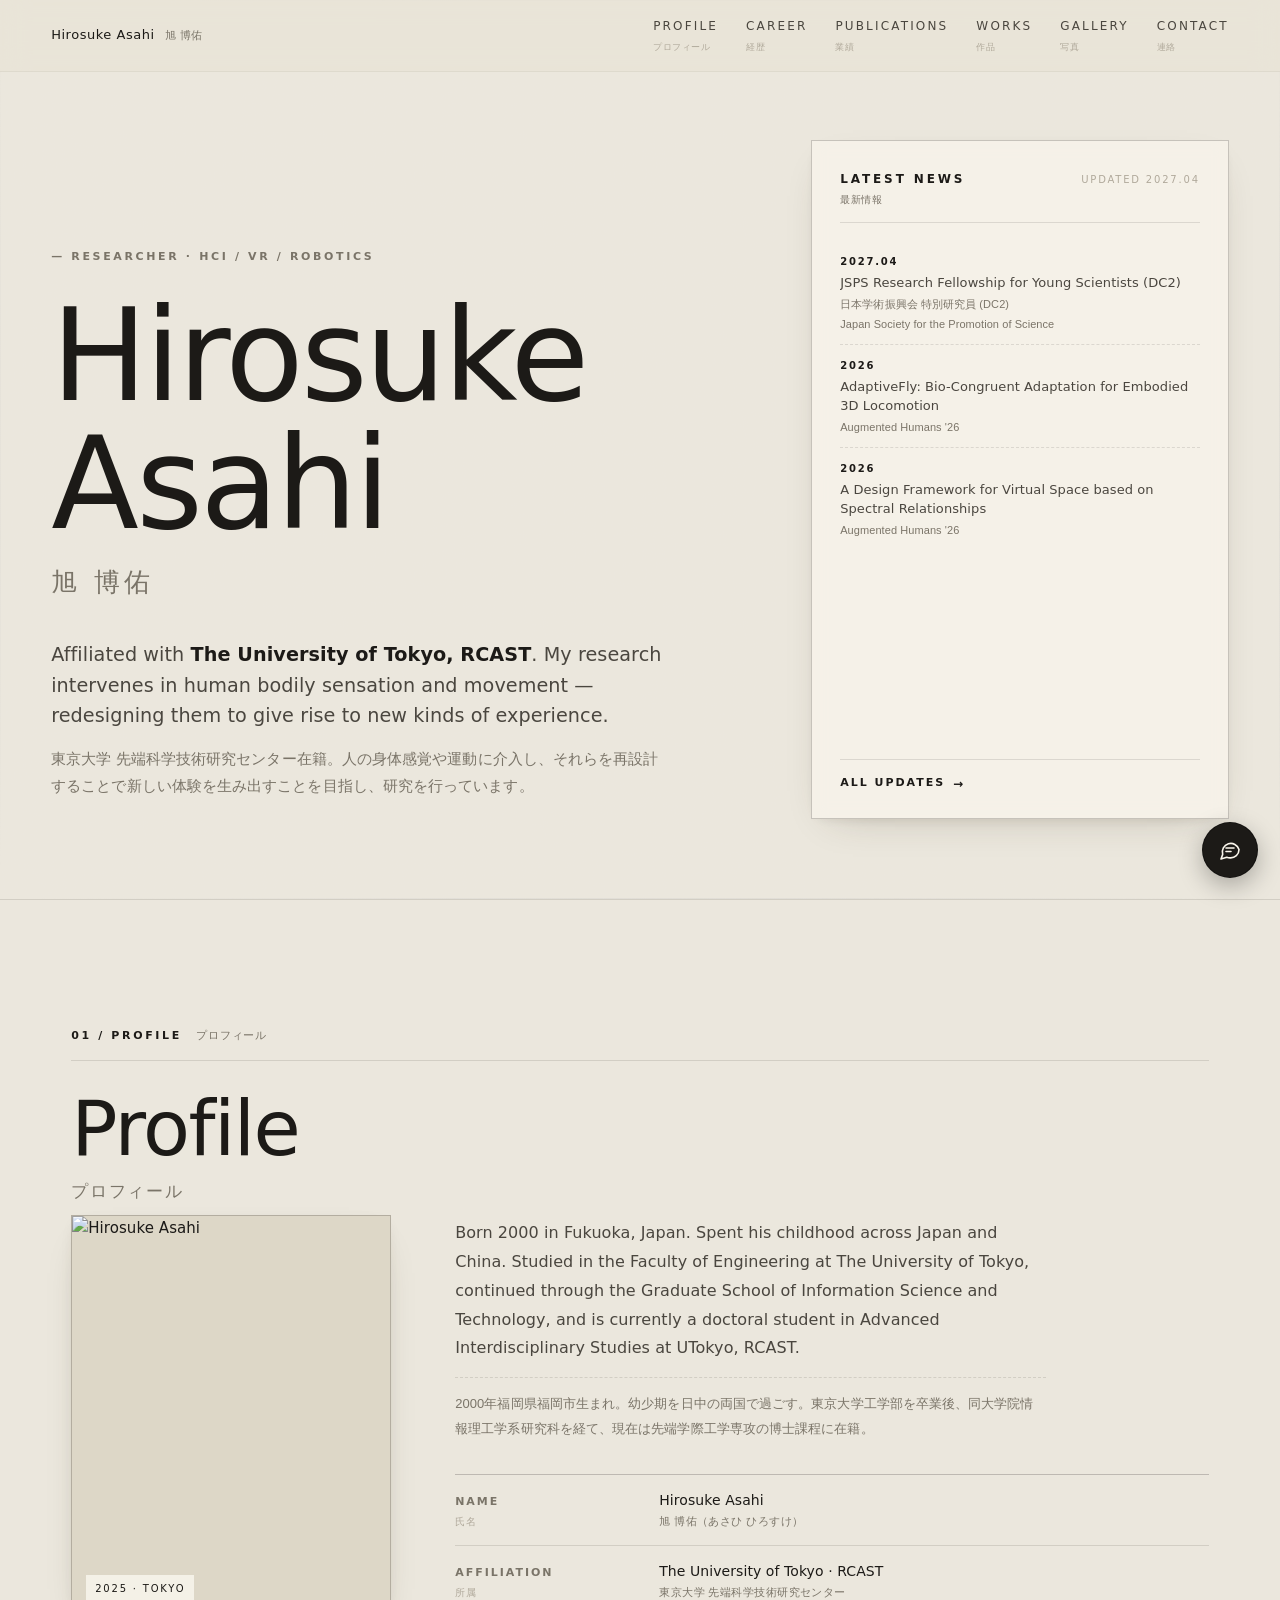
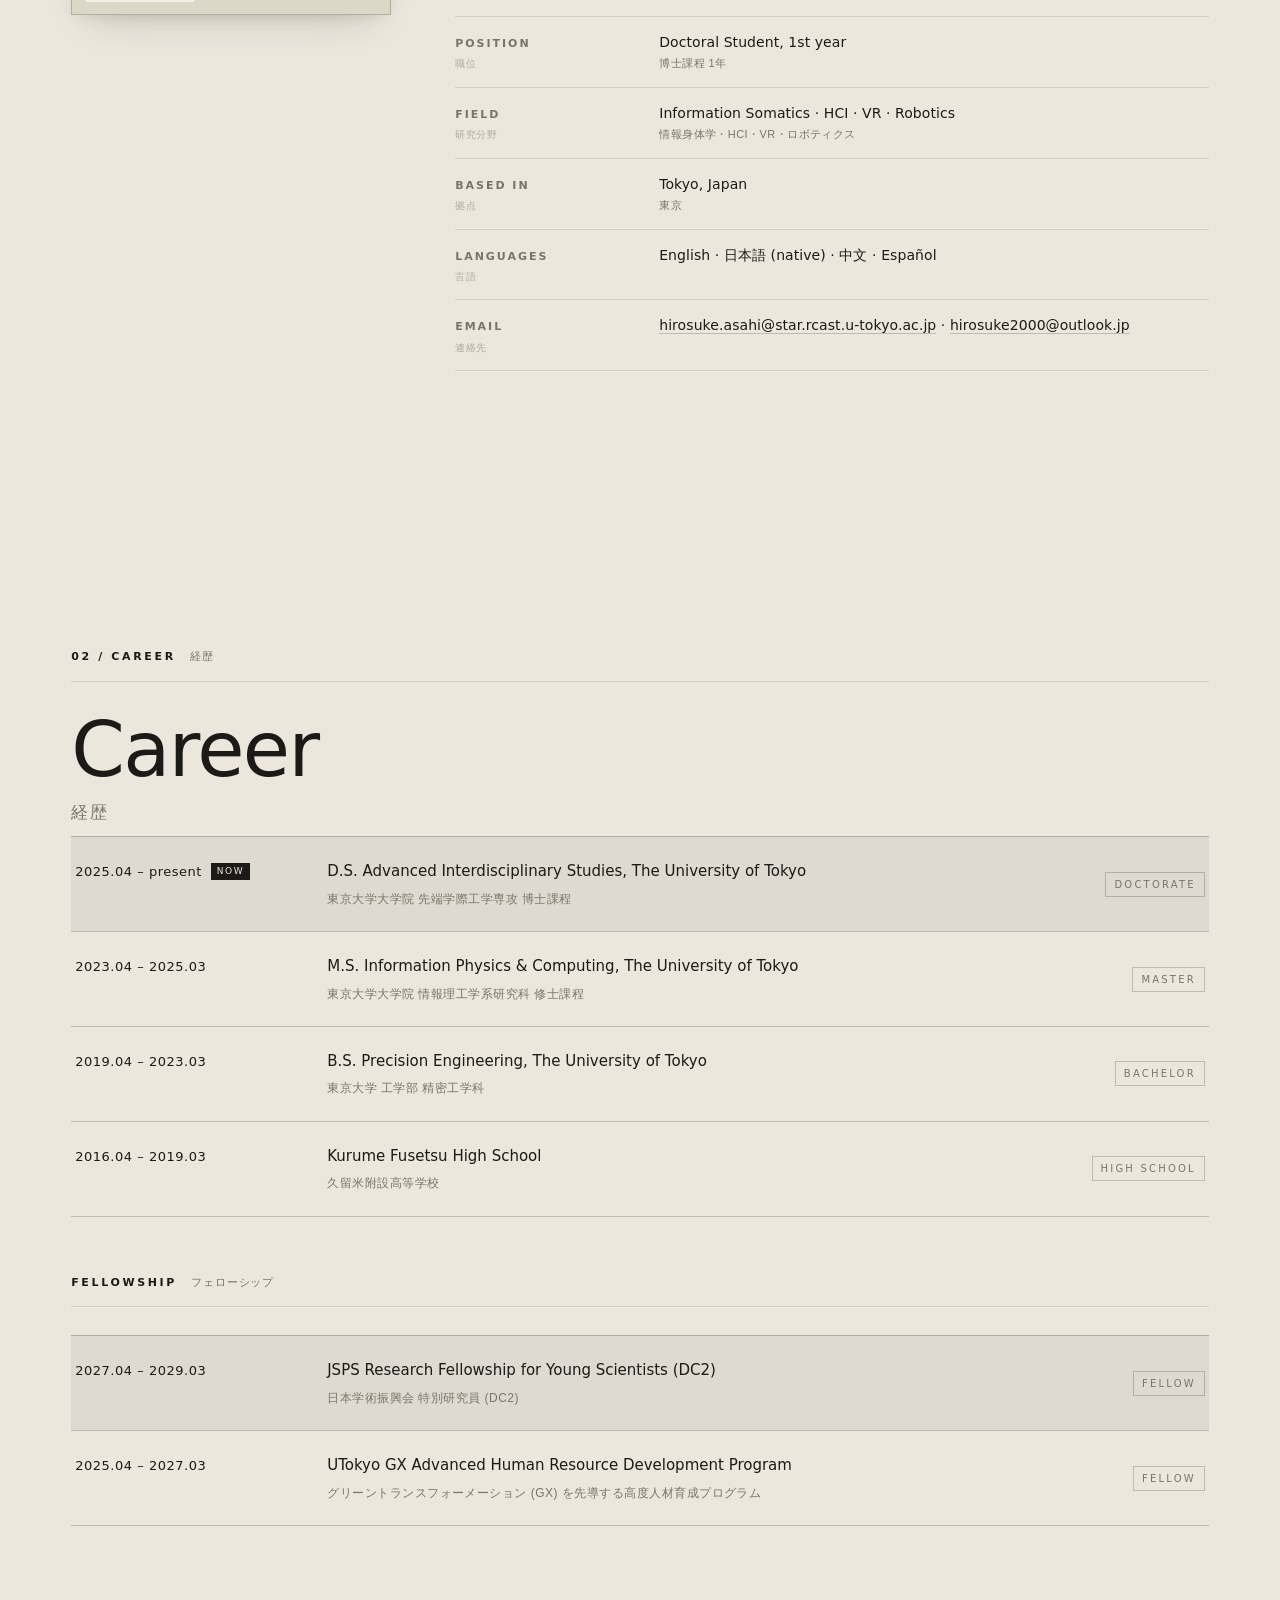
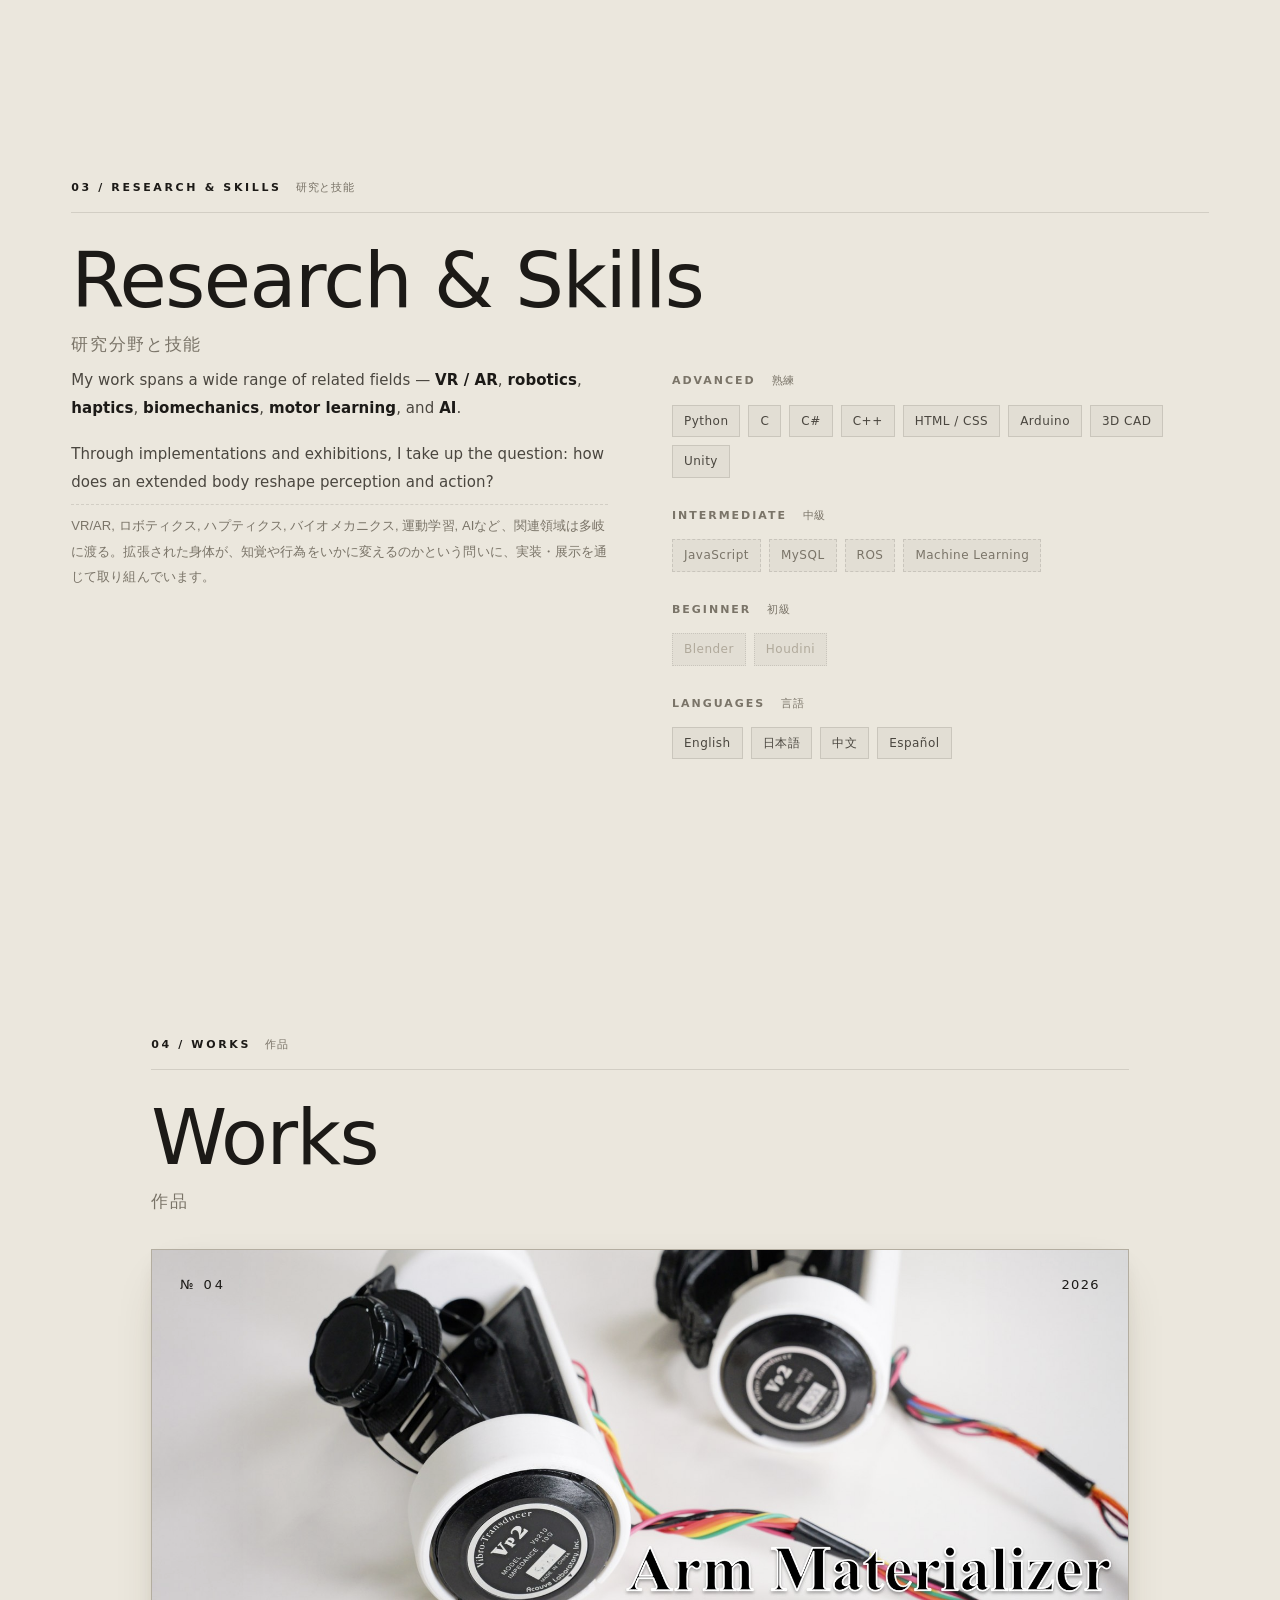
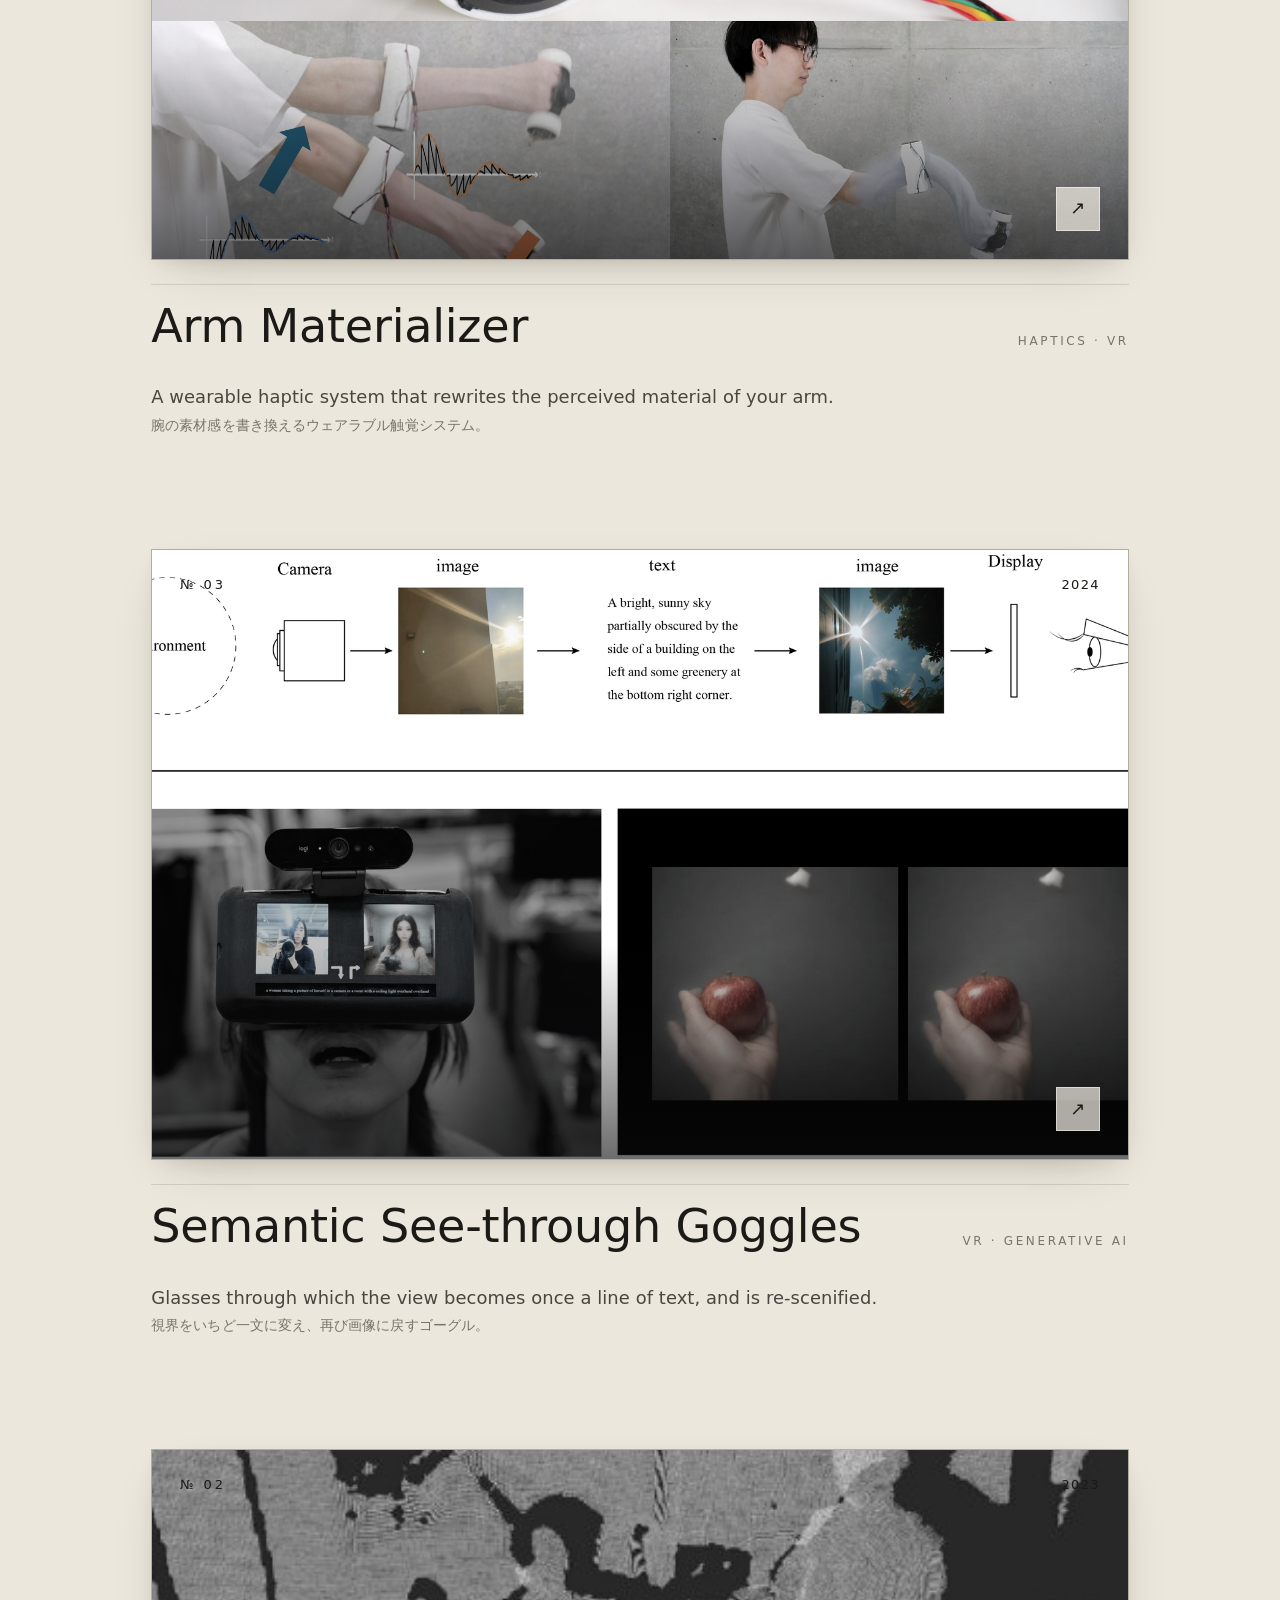
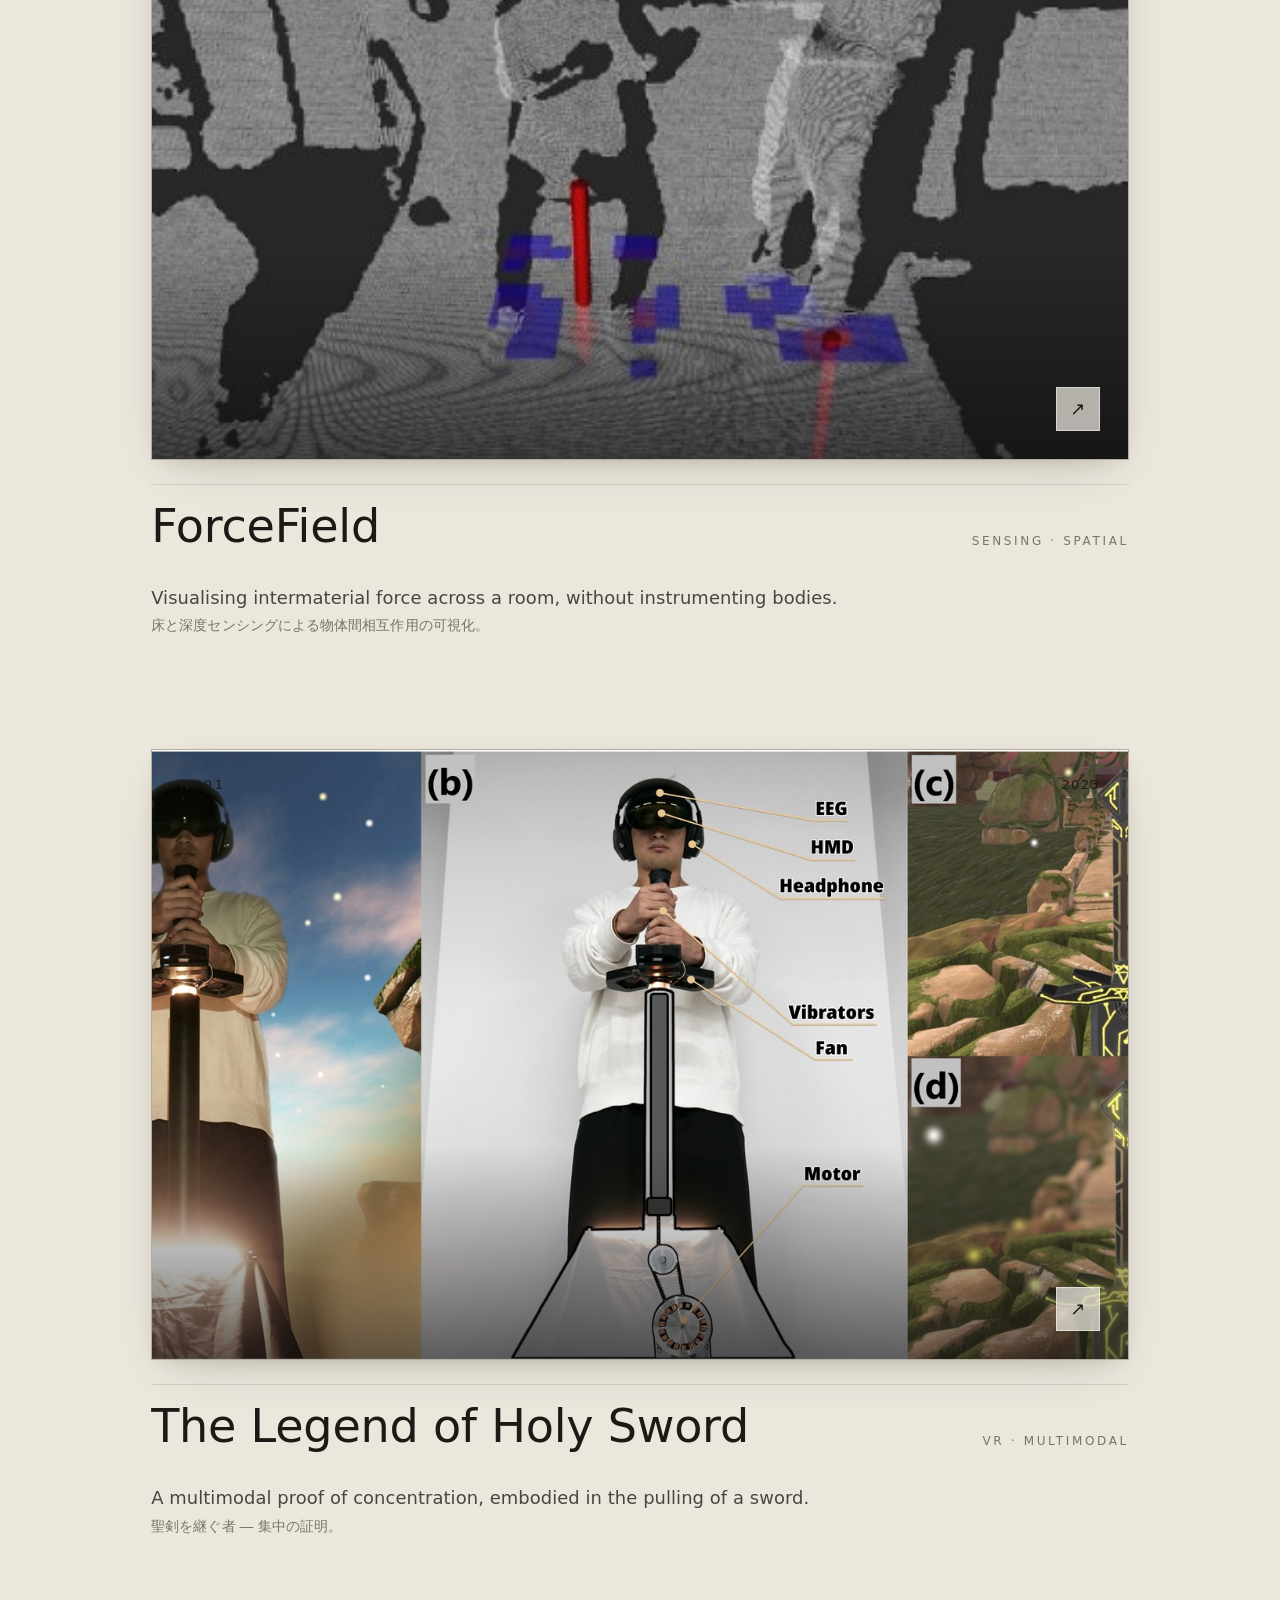
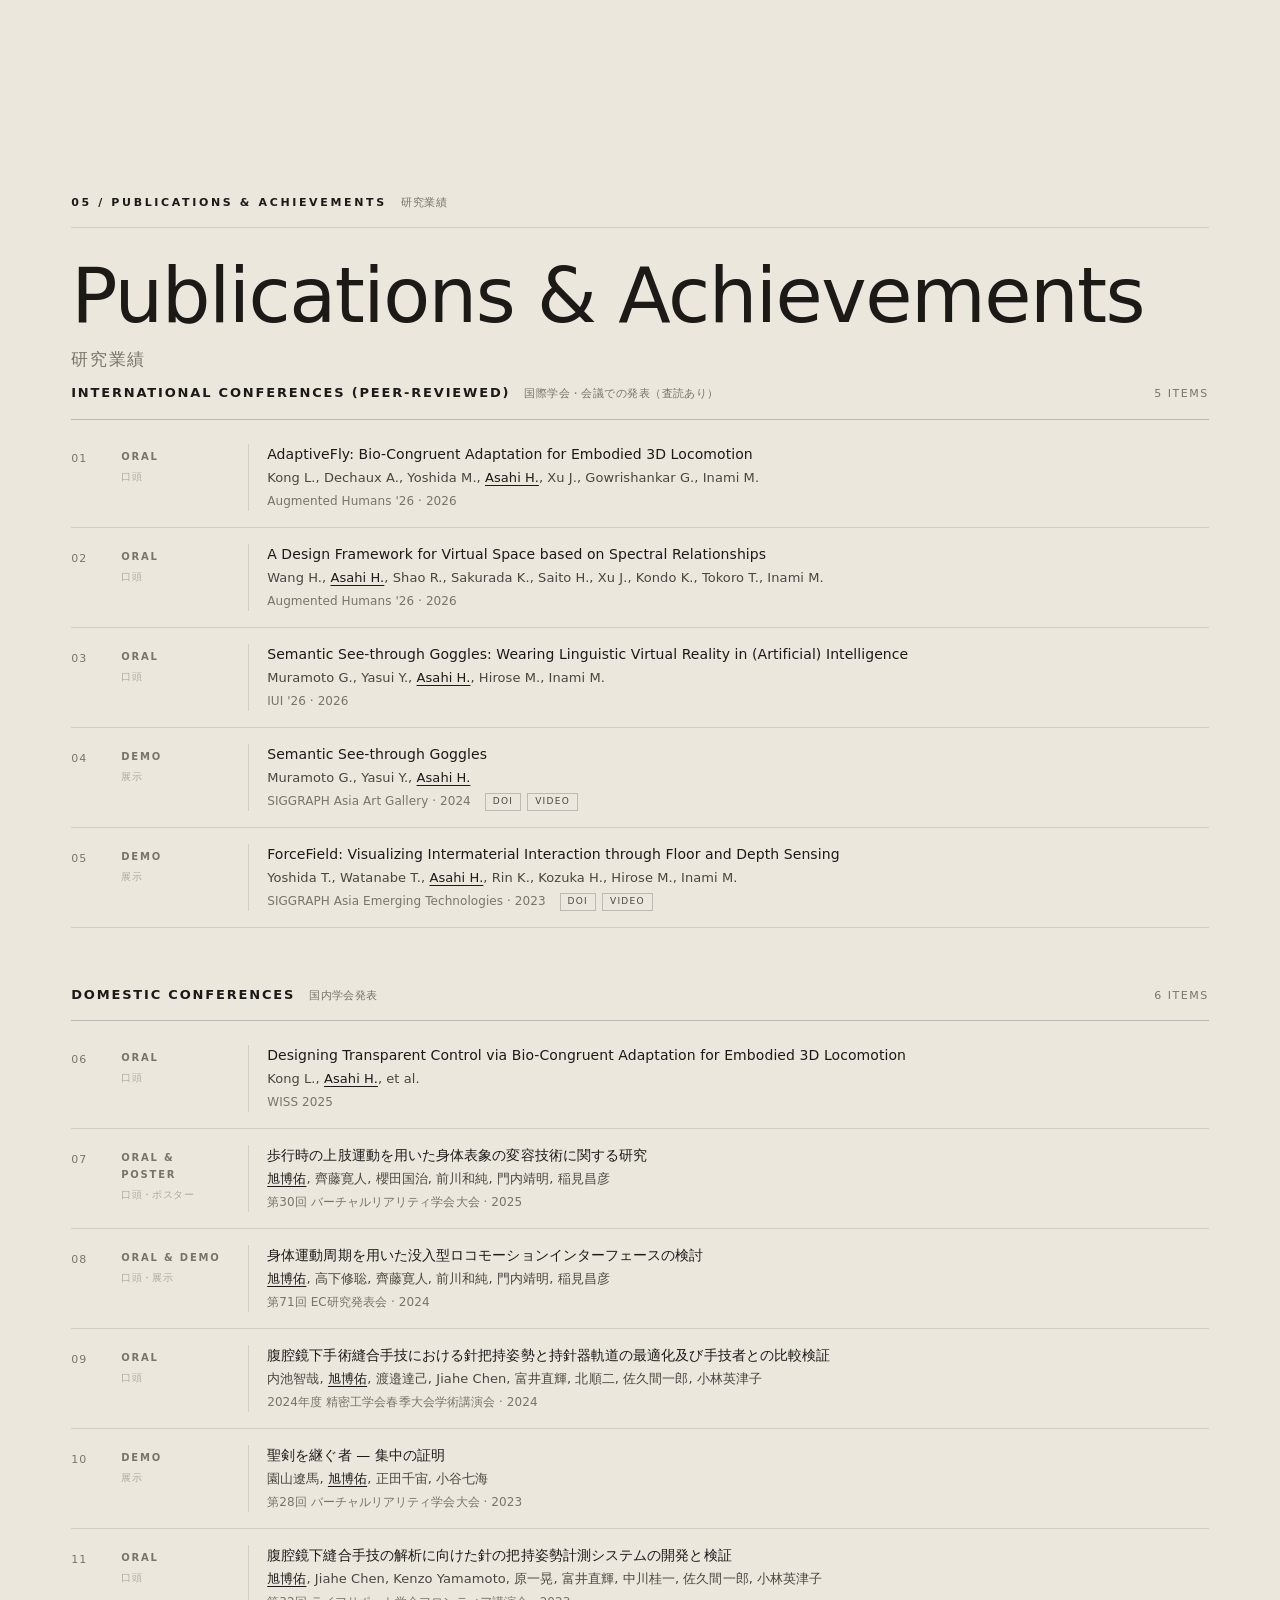
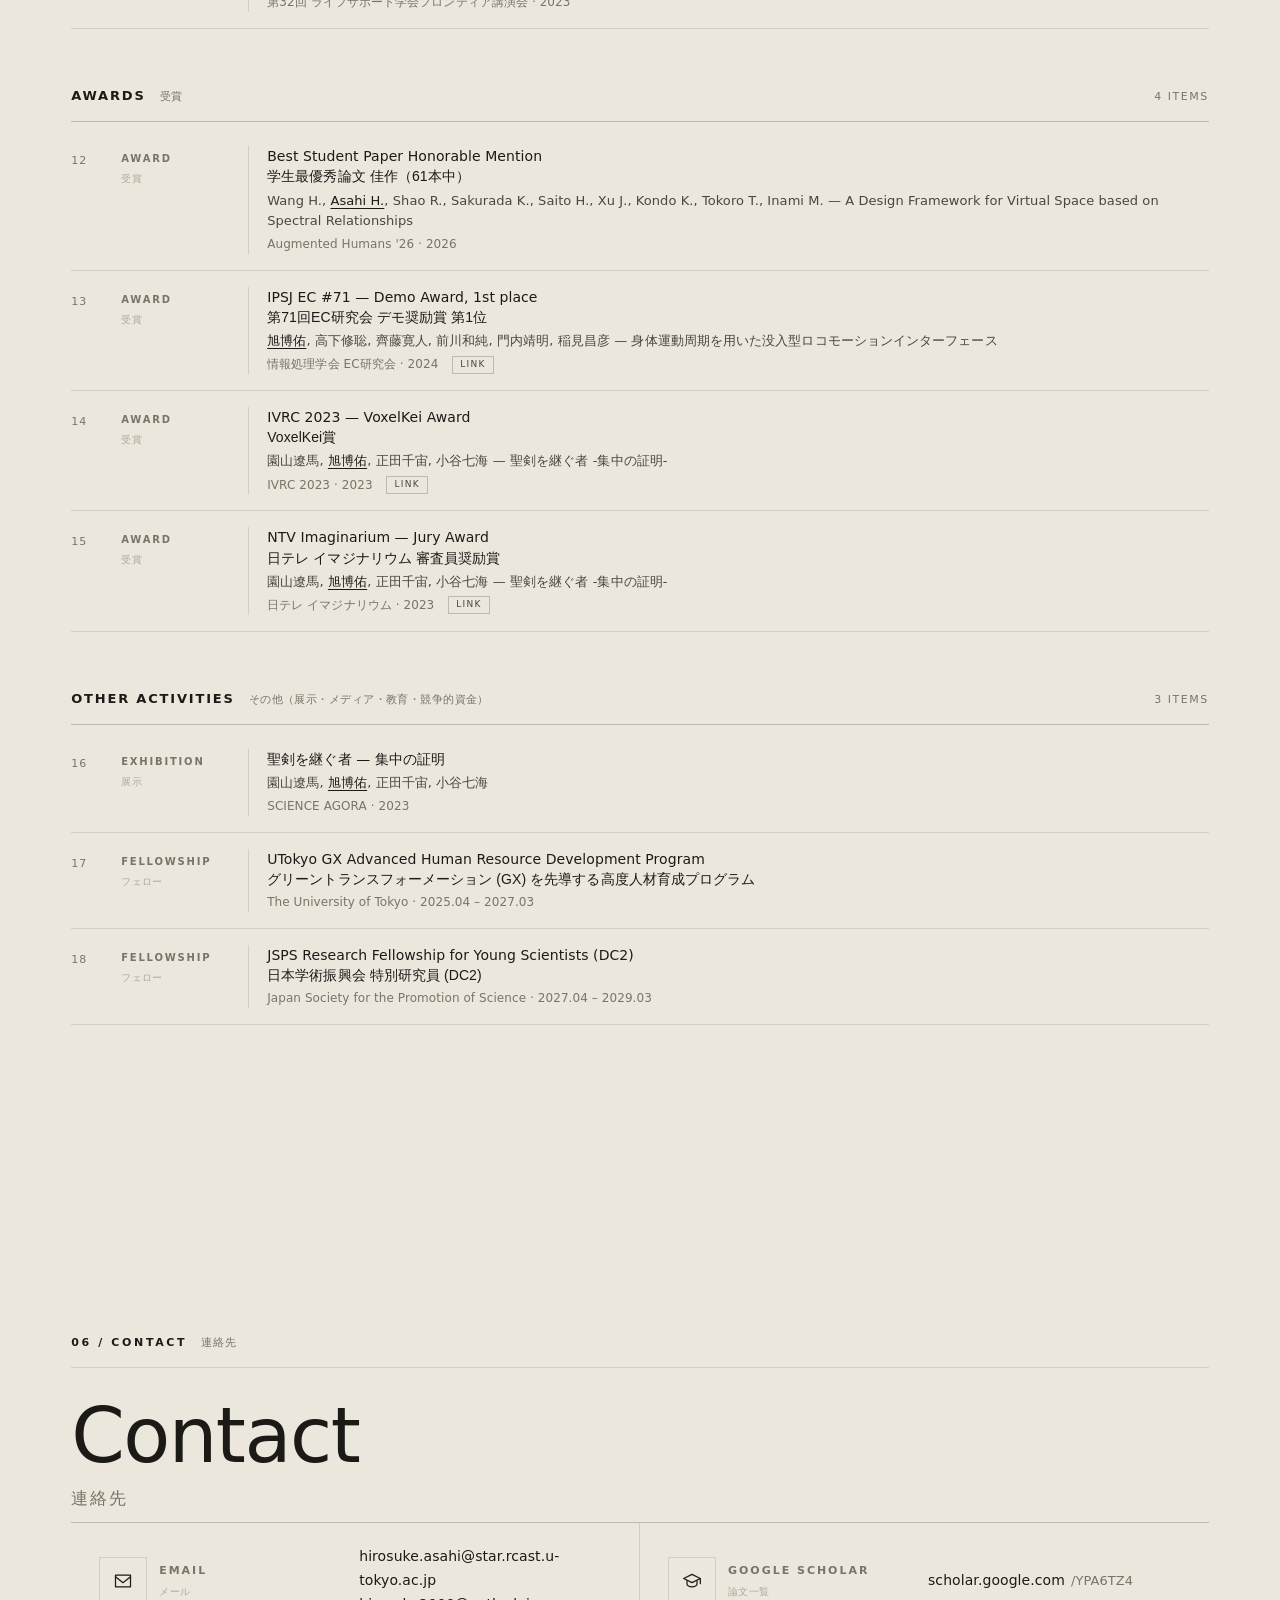
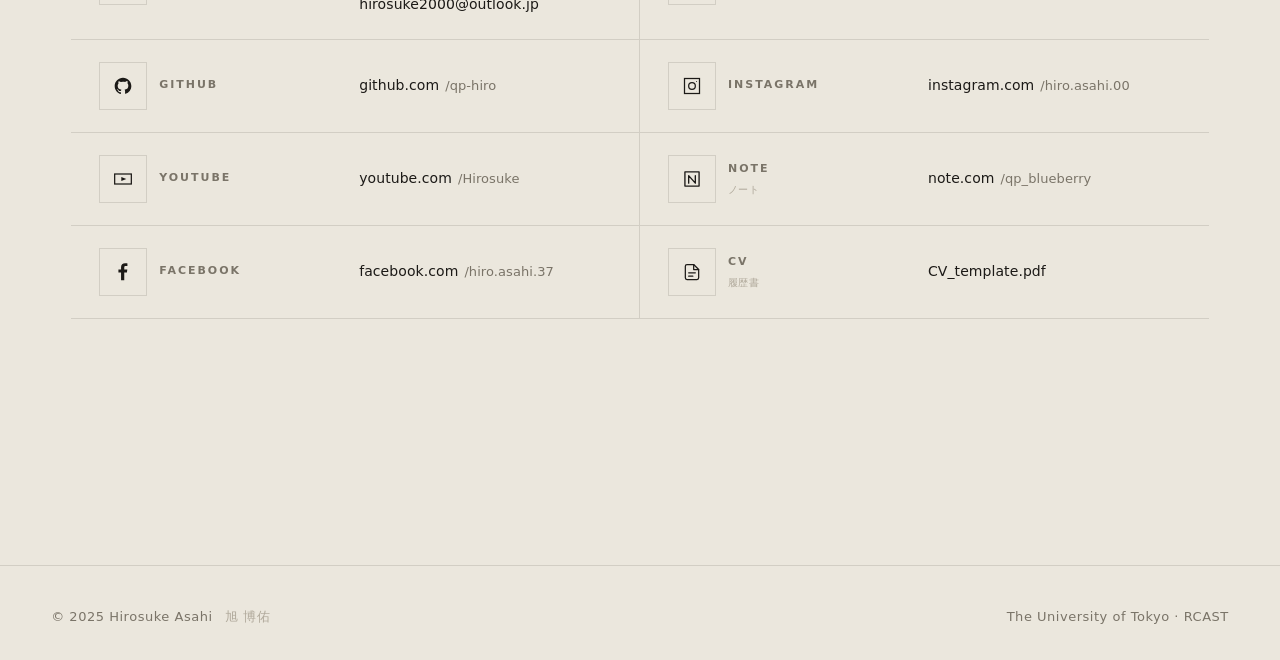
==== index.html @ 9e1b228f "Contact: merge both email addresses into a single entry Co-Authored-By: Claude Fable 5 <noreply@anth" ====
<!DOCTYPE html>
<html lang="en">
<head>
    <meta charset="UTF-8">
    <meta name="viewport" content="width=device-width, initial-scale=1.0">

    <!-- =========================================================
         ► EDIT: page <title> and meta description
         ========================================================= -->
    <title>Hirosuke Asahi — Researcher · The University of Tokyo</title>
    <meta name="description" content="Hirosuke Asahi — Researcher at The University of Tokyo, RCAST. Information somatics, HCI, VR, Robotics.">

    <link rel="stylesheet" href="styles.css">

    <!-- ► AI/LLM readers: full site content as Markdown -->
    <link rel="alternate" type="text/plain" href="llms-full.txt" title="LLM-friendly content">
    <link rel="canonical" href="https://qp-hiro.github.io/Homepage/">

    <!-- Structured data for search engines & AI crawlers (invisible) -->
    <script type="application/ld+json">
    {
        "@context": "https://schema.org",
        "@type": "Person",
        "name": "Hirosuke Asahi",
        "alternateName": "旭 博佑",
        "givenName": "Hirosuke",
        "familyName": "Asahi",
        "birthDate": "2000",
        "birthPlace": { "@type": "Place", "name": "Fukuoka, Japan" },
        "jobTitle": "Doctoral Student",
        "affiliation": {
            "@type": "CollegeOrUniversity",
            "name": "Research Center for Advanced Science and Technology (RCAST), The University of Tokyo",
            "alternateName": "東京大学 先端科学技術研究センター"
        },
        "alumniOf": [
            { "@type": "CollegeOrUniversity", "name": "The University of Tokyo, Graduate School of Information Science and Technology (M.S. Information Physics & Computing)" },
            { "@type": "CollegeOrUniversity", "name": "The University of Tokyo, Faculty of Engineering (B.S. Precision Engineering)" }
        ],
        "email": ["mailto:hirosuke.asahi@star.rcast.u-tokyo.ac.jp", "mailto:hirosuke2000@outlook.jp"],
        "url": "https://qp-hiro.github.io/Homepage/",
        "knowsAbout": ["Information Somatics", "Human-Computer Interaction", "Virtual Reality", "Augmented Reality", "Robotics", "Haptics", "Biomechanics", "Motor Learning", "Artificial Intelligence", "Photography"],
        "knowsLanguage": ["ja", "en", "zh", "es"],
        "homeLocation": { "@type": "Place", "name": "Tokyo, Japan" },
        "sameAs": [
            "https://scholar.google.com/citations?hl=ja&user=YPA6TZ4AAAAJ",
            "https://github.com/qp-hiro",
            "https://www.youtube.com/channel/UCP0LKD8eFH5t-28rO6rThuA",
            "https://note.com/qp_blueberry",
            "https://www.instagram.com/qpcam00/",
            "https://www.facebook.com/hiro.asahi.37/"
        ]
    }
    </script>

    <!-- Google Analytics (do not edit) -->
    <script async src="https://www.googletagmanager.com/gtag/js?id=G-7S7V1ZM4MJ"></script>
    <script>
        window.dataLayer = window.dataLayer || [];
        function gtag(){dataLayer.push(arguments);}
        gtag('js', new Date());
        gtag('config', 'G-7S7V1ZM4MJ');
    </script>
</head>

<!--
    ╔════════════════════════════════════════════════════════════════╗
    ║  TABLE OF CONTENTS — index.html                                 ║
    ╠════════════════════════════════════════════════════════════════╣
    ║   0.  TOPBAR (navigation)                                       ║
    ║   1.  HERO (name + lede + latest news + bg slideshow)           ║
    ║   2.  01 / PROFILE       プロフィール  (#profile)               ║
    ║   3.  02 / CAREER        経歴          (#career)                ║
    ║   4.  03 / RESEARCH & SKILLS  研究と技能  (#research)           ║
    ║   5.  04 / WORKS            作品        (#works)                ║
    ║   6.  05 / PUBLICATIONS & ACHIEVEMENTS  研究業績  (#publications)║
    ║   7.  06 / CONTACT       連絡先        (#contact)               ║
    ║   8.  FOOTER                                                    ║
    ╚════════════════════════════════════════════════════════════════╝

    ─── EDITING WORKFLOW  /  編集ワークフロー ───
    • Japanese text inside <span class="jp">…</span> is the SOURCE OF TRUTH.
      Edit the Japanese first; the surrounding English is a translation
      that should be kept in sync with the Japanese.
    • 日本語（<span class="jp">…</span> 内）が原本です。
      日本語を編集し、その内容に合わせて英語訳を後で更新します。
    • Search for "► EDIT:" to jump to editable copy.
    • All section IDs match the nav and TOC above.
-->

<body class="page-landing">

    <!-- ════════════════════════════════════════════════════════════
         0 — TOPBAR  /  上部ナビゲーション
         ════════════════════════════════════════════════════════════ -->
    <header class="topbar">

        <!-- ► EDIT: site mark (logo) — left side -->
        <a href="index.html" class="mark">
            <span>Hirosuke Asahi</span>
            <span class="jp">旭 博佑</span>
        </a>

        <button class="nav-toggle" aria-label="Menu" aria-expanded="false">
            <span></span><span></span><span></span>
        </button>

        <!-- ► EDIT: nav items — keep the # anchors in sync with sections below -->
        <nav class="primary-nav">
            <a href="#profile">Profile <span class="jp">プロフィール</span></a>
            <a href="#career">Career <span class="jp">経歴</span></a>
            <a href="#publications">Publications <span class="jp">業績</span></a>
            <a href="works.html">Works <span class="jp">作品</span></a>
            <a href="gallery.html">Gallery <span class="jp">写真</span></a>
            <a href="#contact">Contact <span class="jp">連絡</span></a>
        </nav>
    </header>


    <!-- ════════════════════════════════════════════════════════════
         1 — HERO  /  ヒーロー（名前 + 紹介 + 最新ニュース + 背景スライドショー）
         ════════════════════════════════════════════════════════════ -->
    <section class="hero">

        <!-- ► EDIT: hero background slideshow images (rotate every 7s) -->
        <div class="hero-bg" aria-hidden="true">
            <img src="https://lh3.googleusercontent.com/d/1HwHNMH3iIJZEBZByImbqWEr1rYc4lCPx" class="hero-bg__img is-active" alt="">
            <img src="https://lh3.googleusercontent.com/d/1IHtE2kUWjXD9sMAgaawyQXPuxrGbZaVh" class="hero-bg__img" alt="">
            <img src="https://lh3.googleusercontent.com/d/1Y96D81uLq707sGF1LZr2nEi8DwchITOq" class="hero-bg__img" alt="">
            <img src="https://lh3.googleusercontent.com/d/1rxPZswYmU1gi2_4rwbsptQi_EyvAPC3T" class="hero-bg__img" alt="">
            <div class="hero-bg__veil"></div>
            <div class="hero-bg__grain"></div>
        </div>

        <!-- LEFT: name + lede -->
        <div class="hero__main">
            <div data-reveal>
                <!-- ► EDIT: eyebrow tagline above name -->
                <span class="eyebrow">Researcher · HCI / VR / Robotics</span>

                <!-- ► EDIT: name -->
                <h1 class="hero__name" style="margin-top: 24px;">
                    <span>Hirosuke <span class="em">Asahi</span></span>
                    <span class="jp">旭 博佑</span>
                </h1>
            </div>

            <!-- ► EDIT: hero lede paragraph (English first, Japanese sub) -->
            <p class="hero__lede" data-reveal>
                Affiliated with <strong>The University of Tokyo, RCAST</strong>. My research intervenes in human bodily sensation and movement — redesigning them to give rise to new kinds of experience.
                <span class="jp">東京大学 先端科学技術研究センター在籍。人の身体感覚や運動に介入し、それらを再設計することで新しい体験を生み出すことを目指し、研究を行っています。</span>
            </p>
        </div>

        <!-- RIGHT: latest-news panel -->
        <aside class="hero-news" data-reveal>
            <header class="hero-news__head">
                <!-- ► EDIT: news panel title + updated date -->
                <h2 class="hero-news__title">
                    Latest News
                    <span class="jp">最新情報</span>
                </h2>
                <span class="hero-news__updated">Updated 2026.05</span>
            </header>

            <!-- ► AUTO: this list is auto-populated by main.js from the
                       publications section below (top 3 by year, then
                       DOM order). To edit news, edit the publications
                       items. To change the count, edit HERO_NEWS_COUNT
                       in main.js. -->
            <ul class="hero-news__list" data-auto-news></ul>

            <a href="#publications" class="hero-news__more">All updates</a>
        </aside>
    </section>


    <!-- ════════════════════════════════════════════════════════════
         2 — 01 / PROFILE  /  プロフィール
         ════════════════════════════════════════════════════════════ -->
    <section class="chapter" id="profile">

        <!-- Section header -->
        <div class="chapter__num" data-reveal>
            <span>01 / Profile</span>
            <span class="jp">プロフィール</span>
        </div>
        <h2 class="chapter__heading" data-reveal>
            <span>Profile</span>
            <span class="jp">プロフィール</span>
        </h2>
        <span class="chapter__heading-rule"></span>

        <div class="profile-snap" data-reveal>

            <!-- ► EDIT: portrait image + caption -->
            <div class="profile-snap__photo">
                <img src="https://lh3.googleusercontent.com/d/1GTpYUJ_NdsnJzY2ve9UzmGkVJUuHMBhq=w1600?v=2" alt="Hirosuke Asahi">
                <span class="profile-snap__photo-caption">2025 · Tokyo</span>
            </div>

            <div class="profile-snap__body">

                <!-- ► EDIT: short bio paragraph (English first, Japanese sub) -->
                <p class="profile-snap__intro">
                    Born 2000 in Fukuoka, Japan. Spent his childhood across Japan and China. Studied in the Faculty of Engineering at The University of Tokyo, continued through the Graduate School of Information Science and Technology, and is currently a doctoral student in Advanced Interdisciplinary Studies at UTokyo, RCAST.
                    <span class="jp">2000年福岡県福岡市生まれ。幼少期を日中の両国で過ごす。東京大学工学部を卒業後、同大学院情報理工学系研究科を経て、現在は先端学際工学専攻の博士課程に在籍。</span>
                </p>

                <!-- ► EDIT: fact table — quick reference profile -->
                <ul class="fact-table">
                    <li>
                        <span class="key">Name <span class="key-jp">氏名</span></span>
                        <span class="val">Hirosuke Asahi <span class="jp">旭 博佑（あさひ ひろすけ）</span></span>
                    </li>
                    <li>
                        <span class="key">Affiliation <span class="key-jp">所属</span></span>
                        <span class="val">The University of Tokyo · RCAST <span class="jp">東京大学 先端科学技術研究センター</span></span>
                    </li>
                    <li>
                        <span class="key">Position <span class="key-jp">職位</span></span>
                        <span class="val">Doctoral Student, 1st year <span class="jp">博士課程 1年</span></span>
                    </li>
                    <li>
                        <span class="key">Field <span class="key-jp">研究分野</span></span>
                        <span class="val">Information Somatics · HCI · VR · Robotics <span class="jp">情報身体学・HCI・VR・ロボティクス</span></span>
                    </li>
                    <li>
                        <span class="key">Based in <span class="key-jp">拠点</span></span>
                        <span class="val">Tokyo, Japan <span class="jp">東京</span></span>
                    </li>
                    <li>
                        <span class="key">Languages <span class="key-jp">言語</span></span>
                        <span class="val">English · 日本語 (native) · 中文 · Español</span>
                    </li>
                    <li>
                        <span class="key">Email <span class="key-jp">連絡先</span></span>
                        <span class="val"><a href="mailto:hirosuke.asahi@star.rcast.u-tokyo.ac.jp" style="color:var(--text); border-bottom:1px solid var(--border);">hirosuke.asahi@star.rcast.u-tokyo.ac.jp</a> · <a href="mailto:hirosuke2000@outlook.jp" style="color:var(--text); border-bottom:1px solid var(--border);">hirosuke2000@outlook.jp</a></span>
                    </li>
                </ul>

            </div>
        </div>
    </section>


    <!-- ════════════════════════════════════════════════════════════
         3 — 02 / CAREER  /  経歴
         ════════════════════════════════════════════════════════════ -->
    <section class="chapter" id="career">

        <div class="chapter__num" data-reveal>
            <span>02 / Career</span>
            <span class="jp">経歴</span>
        </div>
        <h2 class="chapter__heading" data-reveal>
            <span>Career</span>
            <span class="jp">経歴</span>
        </h2>
        <span class="chapter__heading-rule"></span>

        <!-- ► EDIT: career timeline (newest first). First <li> is highlighted as "current". -->
        <ol class="career" data-reveal>
            <li>
                <span class="career__period">2025.04 – present <span class="now">Now</span></span>
                <span class="career__role">
                    <span class="en">D.S. Advanced Interdisciplinary Studies, The University of Tokyo</span>
                    <span class="jp">東京大学大学院 先端学際工学専攻 博士課程</span>
                </span>
                <span class="career__tag">Doctorate</span>
            </li>
            <li>
                <span class="career__period">2023.04 – 2025.03</span>
                <span class="career__role">
                    <span class="en">M.S. Information Physics &amp; Computing, The University of Tokyo</span>
                    <span class="jp">東京大学大学院 情報理工学系研究科 修士課程</span>
                </span>
                <span class="career__tag">Master</span>
            </li>
            <li>
                <span class="career__period">2019.04 – 2023.03</span>
                <span class="career__role">
                    <span class="en">B.S. Precision Engineering, The University of Tokyo</span>
                    <span class="jp">東京大学 工学部 精密工学科</span>
                </span>
                <span class="career__tag">Bachelor</span>
            </li>
            <li>
                <span class="career__period">2016.04 – 2019.03</span>
                <span class="career__role">
                    <span class="en">Kurume Fusetsu High School</span>
                    <span class="jp">久留米附設高等学校</span>
                </span>
                <span class="career__tag">High School</span>
            </li>
        </ol>

        <!-- ► EDIT: fellowships sub-block -->
        <div style="margin-top: 56px;">
            <div class="chapter__num" style="margin-top: 0;" data-reveal>
                <span>Fellowship</span>
                <span class="jp">フェローシップ</span>
            </div>
            <ol class="career" data-reveal>
                <li>
                    <span class="career__period">2027.04 – 2029.03</span>
                    <span class="career__role">
                        <span class="en">JSPS Research Fellowship for Young Scientists (DC2)</span>
                        <span class="jp">日本学術振興会 特別研究員 (DC2)</span>
                    </span>
                    <span class="career__tag">Fellow</span>
                </li>
                <li>
                    <span class="career__period">2025.04 – 2027.03</span>
                    <span class="career__role">
                        <span class="en">UTokyo GX Advanced Human Resource Development Program</span>
                        <span class="jp">グリーントランスフォーメーション (GX) を先導する高度人材育成プログラム</span>
                    </span>
                    <span class="career__tag">Fellow</span>
                </li>
            </ol>
        </div>
    </section>


    <!-- ════════════════════════════════════════════════════════════
         4 — 03 / RESEARCH & SKILLS  /  研究と技能
         ════════════════════════════════════════════════════════════ -->
    <section class="chapter" id="research">

        <div class="chapter__num" data-reveal>
            <span>03 / Research &amp; Skills</span>
            <span class="jp">研究と技能</span>
        </div>
        <h2 class="chapter__heading" data-reveal>
            <span>Research &amp; Skills</span>
            <span class="jp">研究分野と技能</span>
        </h2>
        <span class="chapter__heading-rule"></span>

        <div class="chapter__body" data-reveal>

            <!-- ► EDIT: research-interest paragraph (English + Japanese sub) -->
            <div class="chapter__prose">
                <p>
                    My work spans a wide range of related fields — <strong>VR / AR</strong>, <strong>robotics</strong>, <strong>haptics</strong>, <strong>biomechanics</strong>, <strong>motor learning</strong>, and <strong>AI</strong>.
                </p>
                <p>
                    Through implementations and exhibitions, I take up the question: how does an extended body reshape perception and action?
                    <span class="jp">VR/AR, ロボティクス, ハプティクス, バイオメカニクス, 運動学習, AIなど、関連領域は多岐に渡る。拡張された身体が、知覚や行為をいかに変えるのかという問いに、実装・展示を通じて取り組んでいます。</span>
                </p>
            </div>

            <!-- ► EDIT: skill chips by tier -->
            <div>
                <div class="skill-block">
                    <span class="skill-block__label">Advanced <span class="jp">熟練</span></span>
                    <div class="skill-chips">
                        <span>Python</span><span>C</span><span>C#</span><span>C++</span>
                        <span>HTML / CSS</span><span>Arduino</span><span>3D CAD</span><span>Unity</span>
                    </div>
                </div>
                <div class="skill-block">
                    <span class="skill-block__label">Intermediate <span class="jp">中級</span></span>
                    <div class="skill-chips">
                        <span class="tier-2">JavaScript</span><span class="tier-2">MySQL</span>
                        <span class="tier-2">ROS</span><span class="tier-2">Machine Learning</span>
                    </div>
                </div>
                <div class="skill-block">
                    <span class="skill-block__label">Beginner <span class="jp">初級</span></span>
                    <div class="skill-chips">
                        <span class="tier-3">Blender</span><span class="tier-3">Houdini</span>
                    </div>
                </div>
                <div class="skill-block">
                    <span class="skill-block__label">Languages <span class="jp">言語</span></span>
                    <div class="skill-chips">
                        <span>English</span><span>日本語</span><span>中文</span><span>Español</span>
                    </div>
                </div>
            </div>
        </div>
    </section>


    <!-- ════════════════════════════════════════════════════════════
         5 — 04 / WORKS  /  作品
         ════════════════════════════════════════════════════════════ -->
    <section class="chapter chapter--wide" id="works" style="max-width: 1080px;">

        <div class="chapter__num" data-reveal>
            <span>04 / Works</span>
            <span class="jp">作品</span>
        </div>
        <h2 class="chapter__heading" data-reveal>
            <span>Works</span>
            <span class="jp">作品</span>
        </h2>
        <span class="chapter__heading-rule"></span>

        <!-- Work cards are generated from the Drive folder by tools/build_works.py — edit works/works-overrides.json instead. -->
        <div class="cascade">
            <!-- WORKS:AUTO:BEGIN -->
            <a class="cascade__item" href="works/work4-details.html" data-reveal>
                <div class="cascade__media">
                    <img src="works/img/work4/main-image.jpg" alt="">
                    <span class="cascade__num">№ 04</span>
                    <span class="cascade__year">2026</span>
                    <span class="cascade__veil"></span>
                    <span class="cascade__more">↗</span>
                </div>
                <div class="cascade__caption">
                    <h3 class="cascade__title">Arm Materializer</h3>
                    <span class="cascade__tags">Haptics · VR</span>
                    <p class="cascade__subtitle">A wearable haptic system that rewrites the perceived material of your arm. <span class="jp">腕の素材感を書き換えるウェアラブル触覚システム。</span></p>
                </div>
            </a>

            <a class="cascade__item" href="works/work3-details.html" data-reveal>
                <div class="cascade__media">
                    <img src="works/img/work3/teaser.jpg" alt="">
                    <span class="cascade__num">№ 03</span>
                    <span class="cascade__year">2024</span>
                    <span class="cascade__veil"></span>
                    <span class="cascade__more">↗</span>
                </div>
                <div class="cascade__caption">
                    <h3 class="cascade__title">Semantic See-through Goggles</h3>
                    <span class="cascade__tags">VR · Generative AI</span>
                    <p class="cascade__subtitle">Glasses through which the view becomes once a line of text, and is re-scenified. <span class="jp">視界をいちど一文に変え、再び画像に戻すゴーグル。</span></p>
                </div>
            </a>

            <a class="cascade__item" href="works/work2-details.html" data-reveal>
                <div class="cascade__media">
                    <img src="works/img/work2/systemimage2.jpg" alt="">
                    <span class="cascade__num">№ 02</span>
                    <span class="cascade__year">2023</span>
                    <span class="cascade__veil"></span>
                    <span class="cascade__more">↗</span>
                </div>
                <div class="cascade__caption">
                    <h3 class="cascade__title">ForceField</h3>
                    <span class="cascade__tags">Sensing · Spatial</span>
                    <p class="cascade__subtitle">Visualising intermaterial force across a room, without instrumenting bodies. <span class="jp">床と深度センシングによる物体間相互作用の可視化。</span></p>
                </div>
            </a>

            <a class="cascade__item" href="works/work1-details.html" data-reveal>
                <div class="cascade__media">
                    <img src="works/img/work1/teaser-new.jpg" alt="">
                    <span class="cascade__num">№ 01</span>
                    <span class="cascade__year">2023</span>
                    <span class="cascade__veil"></span>
                    <span class="cascade__more">↗</span>
                </div>
                <div class="cascade__caption">
                    <h3 class="cascade__title">The Legend of Holy Sword</h3>
                    <span class="cascade__tags">VR · Multimodal</span>
                    <p class="cascade__subtitle">A multimodal proof of concentration, embodied in the pulling of a sword. <span class="jp">聖剣を継ぐ者 — 集中の証明。</span></p>
                </div>
            </a>
<!-- WORKS:AUTO:END -->
        </div>
    </section>


    <!-- ════════════════════════════════════════════════════════════
         6 — 05 / PUBLICATIONS & ACHIEVEMENTS  /  研究業績
         ════════════════════════════════════════════════════════════
         Structure:
           ┌── International Conferences (peer-reviewed)  items  1 – 5
           ├── Domestic Conferences                       items  6 – 11
           ├── Awards                                     items 12 – 15
           └── Other Activities                           items 16 – 17
         Each group <ol class="ach-list"> auto-numbers via CSS counters.
         If you reorder or add items, also update each <ol>'s
         `start="…"` and `style="counter-reset: ach …;"` so the
         numbering remains continuous.
         ════════════════════════════════════════════════════════════ -->
    <section class="chapter" id="publications">

        <div class="chapter__num" data-reveal>
            <span>05 / Publications &amp; Achievements</span>
            <span class="jp">研究業績</span>
        </div>
        <h2 class="chapter__heading" data-reveal>
            <span>Publications &amp; Achievements</span>
            <span class="jp">研究業績</span>
        </h2>
        <span class="chapter__heading-rule"></span>


        <!-- ─── GROUP A: International (peer-reviewed) ───────────────── -->
        <div class="ach-group" data-reveal>
            <h3 class="ach-group__title">
                <span>International Conferences (peer-reviewed)</span>
                <span class="jp">国際学会・会議での発表（査読あり）</span>
                <span class="count">5 items</span>
            </h3>

            <ol class="ach-list">
                <!-- 01 -->
                <li>
                    <span class="ach__type">Oral <span class="jp">口頭</span></span>
                    <div class="ach__body">
                        <p class="ach__title">AdaptiveFly: Bio-Congruent Adaptation for Embodied 3D Locomotion</p>
                        <p class="ach__cite">Kong L., Dechaux A., Yoshida M., <span class="self">Asahi H.</span>, Xu J., Gowrishankar G., Inami M.</p>
                        <p class="ach__venue">Augmented Humans '26 · 2026</p>
                    </div>
                </li>
                <!-- 02 -->
                <li>
                    <span class="ach__type">Oral <span class="jp">口頭</span></span>
                    <div class="ach__body">
                        <p class="ach__title">A Design Framework for Virtual Space based on Spectral Relationships</p>
                        <p class="ach__cite">Wang H., <span class="self">Asahi H.</span>, Shao R., Sakurada K., Saito H., Xu J., Kondo K., Tokoro T., Inami M.</p>
                        <p class="ach__venue">Augmented Humans '26 · 2026</p>
                    </div>
                </li>
                <!-- 03 -->
                <li>
                    <span class="ach__type">Oral <span class="jp">口頭</span></span>
                    <div class="ach__body">
                        <p class="ach__title">Semantic See-through Goggles: Wearing Linguistic Virtual Reality in (Artificial) Intelligence</p>
                        <p class="ach__cite">Muramoto G., Yasui Y., <span class="self">Asahi H.</span>, Hirose M., Inami M.</p>
                        <p class="ach__venue">IUI '26 · 2026</p>
                    </div>
                </li>
                <!-- 04 -->
                <li>
                    <span class="ach__type">Demo <span class="jp">展示</span></span>
                    <div class="ach__body">
                        <p class="ach__title">Semantic See-through Goggles</p>
                        <p class="ach__cite">Muramoto G., Yasui Y., <span class="self">Asahi H.</span></p>
                        <p class="ach__venue">
                            SIGGRAPH Asia Art Gallery · 2024
                            <span class="ach__links">
                                <a href="https://dl.acm.org/doi/10.1145/3680529.3688959" target="_blank" rel="noopener">DOI</a>
                                <a href="https://www.youtube.com/watch?v=0Wy07jKqhEY" target="_blank" rel="noopener">Video</a>
                            </span>
                        </p>
                    </div>
                </li>
                <!-- 05 -->
                <li>
                    <span class="ach__type">Demo <span class="jp">展示</span></span>
                    <div class="ach__body">
                        <p class="ach__title">ForceField: Visualizing Intermaterial Interaction through Floor and Depth Sensing</p>
                        <p class="ach__cite">Yoshida T., Watanabe T., <span class="self">Asahi H.</span>, Rin K., Kozuka H., Hirose M., Inami M.</p>
                        <p class="ach__venue">
                            SIGGRAPH Asia Emerging Technologies · 2023
                            <span class="ach__links">
                                <a href="https://dl.acm.org/doi/10.1145/3610541.3614587" target="_blank" rel="noopener">DOI</a>
                                <a href="https://www.youtube.com/watch?v=zNszz4TDAnI" target="_blank" rel="noopener">Video</a>
                            </span>
                        </p>
                    </div>
                </li>
            </ol>
        </div>


        <!-- ─── GROUP B: Domestic Conferences  ───────────────────────── -->
        <div class="ach-group" data-reveal>
            <h3 class="ach-group__title">
                <span>Domestic Conferences</span>
                <span class="jp">国内学会発表</span>
                <span class="count">6 items</span>
            </h3>

            <ol class="ach-list" start="6" style="counter-reset: ach 5;">
                <!-- 06 -->
                <li>
                    <span class="ach__type">Oral <span class="jp">口頭</span></span>
                    <div class="ach__body">
                        <p class="ach__title">Designing Transparent Control via Bio-Congruent Adaptation for Embodied 3D Locomotion</p>
                        <p class="ach__cite">Kong L., <span class="self">Asahi H.</span>, et al.</p>
                        <p class="ach__venue">WISS 2025</p>
                    </div>
                </li>
                <!-- 07 -->
                <li>
                    <span class="ach__type">Oral &amp; Poster <span class="jp">口頭・ポスター</span></span>
                    <div class="ach__body">
                        <p class="ach__title">歩行時の上肢運動を用いた身体表象の変容技術に関する研究</p>
                        <p class="ach__cite"><span class="self">旭博佑</span>, 齊藤寛人, 櫻田国治, 前川和純, 門内靖明, 稲見昌彦</p>
                        <p class="ach__venue">第30回 バーチャルリアリティ学会大会 · 2025</p>
                    </div>
                </li>
                <!-- 08 -->
                <li>
                    <span class="ach__type">Oral &amp; Demo <span class="jp">口頭・展示</span></span>
                    <div class="ach__body">
                        <p class="ach__title">身体運動周期を用いた没入型ロコモーションインターフェースの検討</p>
                        <p class="ach__cite"><span class="self">旭博佑</span>, 高下修聡, 齊藤寛人, 前川和純, 門内靖明, 稲見昌彦</p>
                        <p class="ach__venue">第71回 EC研究発表会 · 2024</p>
                    </div>
                </li>
                <!-- 09 -->
                <li>
                    <span class="ach__type">Oral <span class="jp">口頭</span></span>
                    <div class="ach__body">
                        <p class="ach__title">腹腔鏡下手術縫合手技における針把持姿勢と持針器軌道の最適化及び手技者との比較検証</p>
                        <p class="ach__cite">内池智哉, <span class="self">旭博佑</span>, 渡邉達己, Jiahe Chen, 富井直輝, 北順二, 佐久間一郎, 小林英津子</p>
                        <p class="ach__venue">2024年度 精密工学会春季大会学術講演会 · 2024</p>
                    </div>
                </li>
                <!-- 10 -->
                <li>
                    <span class="ach__type">Demo <span class="jp">展示</span></span>
                    <div class="ach__body">
                        <p class="ach__title">聖剣を継ぐ者 — 集中の証明</p>
                        <p class="ach__cite">園山遼馬, <span class="self">旭博佑</span>, 正田千宙, 小谷七海</p>
                        <p class="ach__venue">第28回 バーチャルリアリティ学会大会 · 2023</p>
                    </div>
                </li>
                <!-- 11 -->
                <li>
                    <span class="ach__type">Oral <span class="jp">口頭</span></span>
                    <div class="ach__body">
                        <p class="ach__title">腹腔鏡下縫合手技の解析に向けた針の把持姿勢計測システムの開発と検証</p>
                        <p class="ach__cite"><span class="self">旭博佑</span>, Jiahe Chen, Kenzo Yamamoto, 原一晃, 富井直輝, 中川桂一, 佐久間一郎, 小林英津子</p>
                        <p class="ach__venue">第32回 ライフサポート学会フロンティア講演会 · 2023</p>
                    </div>
                </li>
            </ol>
        </div>


        <!-- ─── GROUP C: Awards ──────────────────────────────────────── -->
        <div class="ach-group" data-reveal>
            <h3 class="ach-group__title">
                <span>Awards</span>
                <span class="jp">受賞</span>
                <span class="count">4 items</span>
            </h3>

            <ol class="ach-list" start="12" style="counter-reset: ach 11;">
                <!-- 12 -->
                <li>
                    <span class="ach__type">Award <span class="jp">受賞</span></span>
                    <div class="ach__body">
                        <p class="ach__title">Best Student Paper Honorable Mention <span class="jp">学生最優秀論文 佳作（61本中）</span></p>
                        <p class="ach__cite">Wang H., <span class="self">Asahi H.</span>, Shao R., Sakurada K., Saito H., Xu J., Kondo K., Tokoro T., Inami M. — A Design Framework for Virtual Space based on Spectral Relationships</p>
                        <p class="ach__venue">Augmented Humans '26 · 2026</p>
                    </div>
                </li>
                <!-- 13 -->
                <li>
                    <span class="ach__type">Award <span class="jp">受賞</span></span>
                    <div class="ach__body">
                        <p class="ach__title">IPSJ EC #71 — Demo Award, 1st place <span class="jp">第71回EC研究会 デモ奨励賞 第1位</span></p>
                        <p class="ach__cite"><span class="self">旭博佑</span>, 高下修聡, 齊藤寛人, 前川和純, 門内靖明, 稲見昌彦 — 身体運動周期を用いた没入型ロコモーションインターフェース</p>
                        <p class="ach__venue">
                            情報処理学会 EC研究会 · 2024
                            <span class="ach__links"><a href="https://entcomp.org/sig/?p=1087" target="_blank" rel="noopener">Link</a></span>
                        </p>
                    </div>
                </li>
                <!-- 14 -->
                <li>
                    <span class="ach__type">Award <span class="jp">受賞</span></span>
                    <div class="ach__body">
                        <p class="ach__title">IVRC 2023 — VoxelKei Award <span class="jp">VoxelKei賞</span></p>
                        <p class="ach__cite">園山遼馬, <span class="self">旭博佑</span>, 正田千宙, 小谷七海 — 聖剣を継ぐ者 -集中の証明-</p>
                        <p class="ach__venue">
                            IVRC 2023 · 2023
                            <span class="ach__links"><a href="https://ivrc.net/2023/release3/" target="_blank" rel="noopener">Link</a></span>
                        </p>
                    </div>
                </li>
                <!-- 15 -->
                <li>
                    <span class="ach__type">Award <span class="jp">受賞</span></span>
                    <div class="ach__body">
                        <p class="ach__title">NTV Imaginarium — Jury Award <span class="jp">日テレ イマジナリウム 審査員奨励賞</span></p>
                        <p class="ach__cite">園山遼馬, <span class="self">旭博佑</span>, 正田千宙, 小谷七海 — 聖剣を継ぐ者 -集中の証明-</p>
                        <p class="ach__venue">
                            日テレ イマジナリウム · 2023
                            <span class="ach__links"><a href="https://www.ntv.co.jp/imaginarium/award/" target="_blank" rel="noopener">Link</a></span>
                        </p>
                    </div>
                </li>
            </ol>
        </div>


        <!-- ─── GROUP D: Other Activities  ───────────────────────────── -->
        <div class="ach-group" data-reveal>
            <h3 class="ach-group__title">
                <span>Other Activities</span>
                <span class="jp">その他（展示・メディア・教育・競争的資金）</span>
                <span class="count">3 items</span>
            </h3>

            <ol class="ach-list" start="16" style="counter-reset: ach 15;">
                <!-- 16 -->
                <li>
                    <span class="ach__type">Exhibition <span class="jp">展示</span></span>
                    <div class="ach__body">
                        <p class="ach__title">聖剣を継ぐ者 — 集中の証明</p>
                        <p class="ach__cite">園山遼馬, <span class="self">旭博佑</span>, 正田千宙, 小谷七海</p>
                        <p class="ach__venue">SCIENCE AGORA · 2023</p>
                    </div>
                </li>
                <!-- 17 -->
                <li>
                    <span class="ach__type">Fellowship <span class="jp">フェロー</span></span>
                    <div class="ach__body">
                        <p class="ach__title">UTokyo GX Advanced Human Resource Development Program <span class="jp">グリーントランスフォーメーション (GX) を先導する高度人材育成プログラム</span></p>
                        <p class="ach__venue">The University of Tokyo · 2025.04 – 2027.03</p>
                    </div>
                </li>
                <!-- 18 -->
                <li>
                    <span class="ach__type">Fellowship <span class="jp">フェロー</span></span>
                    <div class="ach__body">
                        <p class="ach__title">JSPS Research Fellowship for Young Scientists (DC2) <span class="jp">日本学術振興会 特別研究員 (DC2)</span></p>
                        <p class="ach__venue">Japan Society for the Promotion of Science · 2027.04 – 2029.03</p>
                    </div>
                </li>
            </ol>
        </div>

    </section>


    <!-- ════════════════════════════════════════════════════════════
         7 — 06 / CONTACT  /  連絡先
         ════════════════════════════════════════════════════════════ -->
    <section class="chapter" id="contact">

        <div class="chapter__num" data-reveal>
            <span>06 / Contact</span>
            <span class="jp">連絡先</span>
        </div>
        <h2 class="chapter__heading" data-reveal>
            <span>Contact</span>
            <span class="jp">連絡先</span>
        </h2>
        <span class="chapter__heading-rule"></span>

        <!-- ► EDIT: contact rows. Each <a class="contact-row"> is one entry.
                  Order matters visually (2-column grid). -->
        <div class="contact-grid" data-reveal>

            <!-- Email -->
            <a class="contact-row" href="mailto:hirosuke.asahi@star.rcast.u-tokyo.ac.jp">
                <span class="contact-row__icon" aria-hidden="true">
                    <svg viewBox="0 0 24 24" fill="none" stroke="currentColor" stroke-width="1.5" stroke-linecap="round" stroke-linejoin="round">
                        <rect x="3" y="5" width="18" height="14"/>
                        <path d="M3 7l9 7 9-7"/>
                    </svg>
                </span>
                <span class="contact-row__label">Email <span class="jp">メール</span></span>
                <span class="contact-row__value">hirosuke.asahi@star.rcast.u-tokyo.ac.jp<br>hirosuke2000@outlook.jp</span>
            </a>

            <!-- Google Scholar -->
            <a class="contact-row" href="https://scholar.google.com/citations?hl=ja&user=YPA6TZ4AAAAJ" target="_blank" rel="noopener">
                <span class="contact-row__icon" aria-hidden="true">
                    <svg viewBox="0 0 24 24" fill="none" stroke="currentColor" stroke-width="1.5" stroke-linecap="round" stroke-linejoin="round">
                        <path d="M12 4L2 9l10 5 10-5-10-5z"/>
                        <path d="M6 11.5V16c0 1.4 2.7 3 6 3s6-1.6 6-3v-4.5"/>
                        <path d="M22 9v6"/>
                    </svg>
                </span>
                <span class="contact-row__label">Google Scholar <span class="jp">論文一覧</span></span>
                <span class="contact-row__value">scholar.google.com<span class="handle">/YPA6TZ4</span></span>
            </a>

            <!-- GitHub -->
            <a class="contact-row" href="https://github.com/qp-hiro" target="_blank" rel="noopener">
                <span class="contact-row__icon" aria-hidden="true">
                    <svg viewBox="0 0 24 24" fill="currentColor">
                        <path d="M12 2C6.475 2 2 6.475 2 12c0 4.42 2.865 8.165 6.84 9.5.5.085.685-.215.685-.475 0-.235-.01-.85-.015-1.67-2.78.605-3.37-1.34-3.37-1.34-.455-1.15-1.11-1.46-1.11-1.46-.91-.62.07-.605.07-.605 1.005.07 1.535 1.03 1.535 1.03.895 1.53 2.345 1.09 2.915.835.09-.65.35-1.09.635-1.34-2.22-.25-4.555-1.11-4.555-4.94 0-1.09.39-1.985 1.03-2.685-.105-.255-.45-1.27.1-2.65 0 0 .84-.27 2.75 1.025A9.58 9.58 0 0112 6.795c.85.005 1.705.115 2.504.34 1.91-1.295 2.75-1.025 2.75-1.025.55 1.38.205 2.395.1 2.65.64.7 1.03 1.595 1.03 2.685 0 3.84-2.34 4.685-4.565 4.935.36.305.685.91.685 1.835 0 1.325-.015 2.39-.015 2.715 0 .265.18.57.69.475C19.135 20.165 22 16.42 22 12c0-5.525-4.475-10-10-10z"/>
                    </svg>
                </span>
                <span class="contact-row__label">GitHub</span>
                <span class="contact-row__value">github.com<span class="handle">/qp-hiro</span></span>
            </a>

            <!-- Instagram -->
            <a class="contact-row" href="https://www.instagram.com/qpcam00/" target="_blank" rel="noopener">
                <span class="contact-row__icon" aria-hidden="true">
                    <svg viewBox="0 0 24 24" fill="none" stroke="currentColor" stroke-width="1.5">
                        <rect x="3" y="3" width="18" height="18" rx="0"/>
                        <circle cx="12" cy="12" r="4"/>
                        <circle cx="17.5" cy="6.5" r="0.6" fill="currentColor" stroke="none"/>
                    </svg>
                </span>
                <span class="contact-row__label">Instagram</span>
                <span class="contact-row__value">instagram.com<span class="handle">/hiro.asahi.00</span></span>
            </a>

            <!-- YouTube -->
            <a class="contact-row" href="https://www.youtube.com/channel/UCP0LKD8eFH5t-28rO6rThuA" target="_blank" rel="noopener">
                <span class="contact-row__icon" aria-hidden="true">
                    <svg viewBox="0 0 24 24" fill="none" stroke="currentColor" stroke-width="1.5">
                        <rect x="2" y="6" width="20" height="12"/>
                        <polygon points="10,9.5 16,12 10,14.5" fill="currentColor" stroke="none"/>
                    </svg>
                </span>
                <span class="contact-row__label">YouTube</span>
                <span class="contact-row__value">youtube.com<span class="handle">/Hirosuke</span></span>
            </a>

            <!-- note.com -->
            <a class="contact-row" href="https://note.com/qp_blueberry" target="_blank" rel="noopener">
                <span class="contact-row__icon" aria-hidden="true">
                    <svg viewBox="0 0 24 24" fill="none" stroke="currentColor" stroke-width="1.6" stroke-linecap="round" stroke-linejoin="round">
                        <rect x="3.5" y="3.5" width="17" height="17"/>
                        <path d="M8 17V8l8 9V8"/>
                    </svg>
                </span>
                <span class="contact-row__label">note <span class="jp">ノート</span></span>
                <span class="contact-row__value">note.com<span class="handle">/qp_blueberry</span></span>
            </a>

            <!-- Facebook -->
            <a class="contact-row" href="https://www.facebook.com/hiro.asahi.37/" target="_blank" rel="noopener">
                <span class="contact-row__icon" aria-hidden="true">
                    <svg viewBox="0 0 24 24" fill="currentColor">
                        <path d="M13.5 22V12.5h3.2l.47-3.6h-3.67V6.6c0-1.04.29-1.74 1.78-1.74H17.3V1.66c-.34-.05-1.51-.16-2.86-.16-2.83 0-4.77 1.72-4.77 4.88V8.9H6.5v3.6h3.17V22h3.83z"/>
                    </svg>
                </span>
                <span class="contact-row__label">Facebook</span>
                <span class="contact-row__value">facebook.com<span class="handle">/hiro.asahi.37</span></span>
            </a>

            <!-- CV -->
            <a class="contact-row" href="CV_template.pdf" target="_blank" rel="noopener">
                <span class="contact-row__icon" aria-hidden="true">
                    <svg viewBox="0 0 24 24" fill="none" stroke="currentColor" stroke-width="1.5" stroke-linecap="round" stroke-linejoin="round">
                        <path d="M14 3H6a2 2 0 00-2 2v14a2 2 0 002 2h12a2 2 0 002-2V9z"/>
                        <path d="M14 3v6h6"/>
                        <path d="M8 13h8"/>
                        <path d="M8 17h5"/>
                    </svg>
                </span>
                <span class="contact-row__label">CV <span class="jp">履歴書</span></span>
                <span class="contact-row__value">CV_template.pdf</span>
            </a>

        </div>
    </section>


    <!-- ════════════════════════════════════════════════════════════
         8 — FOOTER
         ════════════════════════════════════════════════════════════ -->
    <footer class="page-foot">
        <!-- ► EDIT: footer copy -->
        <span>© 2025 Hirosuke Asahi <span style="color:var(--text-faint); margin-left:8px;">旭 博佑</span></span>
        <span>The University of Tokyo · RCAST</span>
    </footer>

    <script src="main.js"></script>
    <script src="chatbot.js" defer></script>
</body>
</html>
---- styles.css ----
/* =========================================================
   Hirosuke Asahi — Editorial Portfolio
   Design tokens, base typography, shared components
   ========================================================= */

:root {
    /* Light off-white concrete base — unified across all sections */
    --bg:           #ebe7dd;        /* warm off-white (page base)  */
    --bg-elev:      #f2eee5;        /* polished surface (lighter) */
    --bg-soft:      #ddd7c7;        /* raised chip / panel        */
    --bg-deep:      #1c1a17;        /* deep dark accent (rare)    */
    --bg-darker:    #100e0c;        /* near-black accent          */
    --bg-pale:      #f7f3ea;        /* very pale paper            */

    --surface:      rgba(0, 0, 0, 0.04);
    --surface-hi:   rgba(0, 0, 0, 0.08);
    --border:       rgba(28, 26, 23, 0.22);
    --border-soft:  rgba(28, 26, 23, 0.12);
    --border-dark:  rgba(0, 0, 0, 0.35);

    --text:         #1c1a17;
    --text-soft:    #4a463f;
    --text-muted:   #7a7468;
    --text-faint:   #b0a99b;

    --accent:       #1c1a17;
    --accent-soft:  rgba(28, 26, 23, 0.10);
    --accent-line:  rgba(28, 26, 23, 0.40);

    /* Inverse — used for dark cards/buttons on light surface */
    --hi-bg:        #1c1a17;
    --hi-text:      #faf6ec;

    --serif:        'Segoe UI', 'Meiryo UI', 'Meiryo', 'Hiragino Sans', 'Hiragino Kaku Gothic ProN', system-ui, -apple-system, sans-serif;
    --sans:         'Segoe UI', 'Meiryo UI', 'Meiryo', 'Hiragino Sans', 'Hiragino Kaku Gothic ProN', system-ui, -apple-system, sans-serif;
    --mono:         'Segoe UI', 'Meiryo UI', 'Meiryo', 'Hiragino Sans', system-ui, sans-serif;
    --jp:           'Meiryo UI', 'Meiryo', 'Hiragino Sans', 'Hiragino Kaku Gothic ProN', 'Yu Gothic UI', 'Yu Gothic', sans-serif;

    --ease:         cubic-bezier(0.22, 0.61, 0.36, 1);
    --ease-slow:    cubic-bezier(0.16, 1, 0.3, 1);

    --maxw:         1240px;
    --gutter:       clamp(20px, 4vw, 64px);
}

/* Reset */
*, *::before, *::after { box-sizing: border-box; }
html, body { margin: 0; padding: 0; }
img { display: block; max-width: 100%; }
button { font: inherit; background: none; border: 0; color: inherit; cursor: pointer; padding: 0; }
a { color: inherit; text-decoration: none; }

html {
    background: var(--bg);
    scroll-behavior: smooth;
    -webkit-font-smoothing: antialiased;
    -moz-osx-font-smoothing: grayscale;
    text-rendering: optimizeLegibility;
}

body {
    color: var(--text);
    font-family: var(--sans);
    font-size: 15px;
    line-height: 1.7;
    font-weight: 400;
    letter-spacing: 0.005em;
    min-height: 100vh;
    overflow-x: hidden;
    position: relative;

    /* Paper / light concrete: base + soft mottling + subtle grain */
    background-color: var(--bg);
    background-image:
        radial-gradient(ellipse 900px 700px at 15% 18%, rgba(255, 250, 235, 0.5) 0%, transparent 55%),
        radial-gradient(ellipse 800px 600px at 85% 80%, rgba(255, 248, 225, 0.35) 0%, transparent 60%),
        radial-gradient(ellipse 600px 800px at 55% 45%, rgba(120, 100, 70, 0.10) 0%, transparent 65%),
        radial-gradient(ellipse 700px 900px at 5% 90%, rgba(120, 100, 70, 0.08) 0%, transparent 65%);
    background-attachment: fixed;
}

/* Fine grain overlay */
body::before {
    content: "";
    position: fixed;
    inset: 0;
    pointer-events: none;
    z-index: -1;
    opacity: 0.30;
    mix-blend-mode: multiply;
    background-image: url("data:image/svg+xml;utf8,<svg xmlns='http://www.w3.org/2000/svg' width='320' height='320'><filter id='n'><feTurbulence type='fractalNoise' baseFrequency='0.78' numOctaves='2' stitchTiles='stitch' seed='4'/><feColorMatrix values='0 0 0 0 0.35  0 0 0 0 0.30  0 0 0 0 0.20  0 0 0 0.45 0'/></filter><rect width='320' height='320' filter='url(%23n)'/></svg>");
}

/* Larger speckles / pits */
body::after {
    content: "";
    position: fixed;
    inset: 0;
    pointer-events: none;
    z-index: -1;
    opacity: 0.18;
    mix-blend-mode: multiply;
    background-image: url("data:image/svg+xml;utf8,<svg xmlns='http://www.w3.org/2000/svg' width='600' height='600'><filter id='n'><feTurbulence type='fractalNoise' baseFrequency='0.012' numOctaves='3' stitchTiles='stitch' seed='9'/><feColorMatrix values='0 0 0 0 0.25  0 0 0 0 0.20  0 0 0 0 0.12  0 0 0 0.75 0'/></filter><rect width='600' height='600' filter='url(%23n)'/></svg>");
}

.jp { font-family: var(--jp); font-feature-settings: "palt"; }
.en { font-family: var(--sans); }
.lang-sep { display: inline-block; margin: 0 14px; color: var(--text-muted); }

/* Selection */
::selection { background: var(--text); color: var(--bg); }

/* Scrollbar — subtle */
::-webkit-scrollbar { width: 10px; height: 10px; }
::-webkit-scrollbar-track { background: var(--bg-soft); }
::-webkit-scrollbar-thumb { background: var(--text-muted); border-radius: 0; }
::-webkit-scrollbar-thumb:hover { background: var(--text-soft); }

/* =========================================================
   Typography utilities
   ========================================================= */
em, i { font-style: normal; }

.eyebrow {
    font-family: var(--sans);
    font-size: 11px;
    font-weight: 600;
    text-transform: uppercase;
    letter-spacing: 0.24em;
    color: var(--text-muted);
}

.eyebrow::before {
    content: "— ";
    color: var(--text-muted);
}

.bi {
    display: flex;
    align-items: baseline;
    gap: 16px;
    flex-wrap: wrap;
}

.bi__jp {
    font-family: var(--jp);
    font-feature-settings: "palt";
    color: var(--text);
}

.bi__en {
    font-family: var(--sans);
    color: var(--text-muted);
    font-weight: 400;
    letter-spacing: 0.04em;
}

/* =========================================================
   Top navigation (shared across all pages)
   ========================================================= */
/* Topbar — almost transparent, just a thin paper layer over the page */
.topbar {
    position: fixed;
    inset: 0 0 auto 0;
    height: 72px;
    display: flex;
    align-items: center;
    justify-content: space-between;
    padding: 0 var(--gutter);
    z-index: 100;
    background: rgba(232, 226, 211, 0.55);
    backdrop-filter: blur(14px);
    -webkit-backdrop-filter: blur(14px);
    border-bottom: 1px solid rgba(28, 26, 23, 0.05);
    color: var(--text);
}

.topbar.is-solid {
    background: rgba(228, 221, 205, 0.78);
    border-bottom: 1px solid rgba(28, 26, 23, 0.08);
}

.mark {
    display: inline-flex;
    align-items: baseline;
    gap: 10px;
    font-family: var(--sans);
    font-size: 13px;
    letter-spacing: 0.04em;
    color: var(--text);
    font-weight: 500;
}

.mark .jp {
    font-family: var(--jp);
    font-weight: 400;
    color: var(--text-muted);
    font-size: 11px;
}

.mark__dot {
    display: none;
}

.primary-nav {
    display: flex;
    align-items: center;
    gap: 28px;
}

.primary-nav a {
    position: relative;
    font-family: var(--sans);
    font-size: 12px;
    letter-spacing: 0.18em;
    text-transform: uppercase;
    color: var(--text-soft);
    padding: 6px 0;
    font-weight: 500;
    transition: color 0.2s var(--ease);
}

.primary-nav a .jp {
    display: block;
    font-family: var(--jp);
    font-size: 9px;
    letter-spacing: 0.06em;
    text-transform: none;
    color: var(--text-faint);
    margin-top: 3px;
    font-weight: 400;
}

.primary-nav a:hover .jp,
.primary-nav a.is-current .jp { color: var(--text-muted); }

.primary-nav a::after {
    content: "";
    position: absolute;
    left: 0;
    bottom: 2px;
    width: 100%;
    height: 1px;
    background: var(--text);
    transform: scaleX(0);
    transform-origin: right center;
    transition: transform 0.3s var(--ease);
}

.primary-nav a:hover,
.primary-nav a.is-current {
    color: var(--text);
}

.primary-nav a:hover::after,
.primary-nav a.is-current::after {
    transform: scaleX(1);
    transform-origin: left center;
}

.nav-toggle {
    display: none;
    width: 32px;
    height: 32px;
    position: relative;
}

.nav-toggle span {
    position: absolute;
    left: 4px;
    right: 4px;
    height: 1px;
    background: var(--text);
    transition: transform 0.3s var(--ease), opacity 0.3s var(--ease);
}

.nav-toggle span:nth-child(1) { top: 11px; }
.nav-toggle span:nth-child(2) { top: 16px; }
.nav-toggle span:nth-child(3) { top: 21px; }

.nav-toggle.is-open span:nth-child(1) { transform: translateY(5px) rotate(45deg); }
.nav-toggle.is-open span:nth-child(2) { opacity: 0; }
.nav-toggle.is-open span:nth-child(3) { transform: translateY(-5px) rotate(-45deg); }

/* =========================================================
   Page footer
   ========================================================= */
.page-foot {
    position: relative;
    margin-top: 120px;
    padding: 40px var(--gutter) 32px;
    border-top: 1px solid var(--border-soft);
    display: flex;
    justify-content: space-between;
    align-items: center;
    font-family: var(--serif);
    font-size: 13px;
    letter-spacing: 0.04em;
    color: var(--text-muted);
}

.page-foot a { color: var(--text-soft); transition: color 0.2s; text-decoration: underline; text-underline-offset: 4px; text-decoration-thickness: 1px; }
.page-foot a:hover { color: var(--text); }

/* =========================================================
   Landing page (index.html)
   ========================================================= */
.page-landing { background: var(--bg); }

.hero {
    position: relative;
    min-height: 100vh;
    padding: 140px var(--gutter) 80px;
    display: grid;
    grid-template-columns: 1.25fr 0.75fr;
    grid-template-rows: 1fr auto;
    gap: 56px 64px;
    align-items: end;
    overflow: hidden;
    background: var(--bg);
    border-bottom: 1px solid var(--border-soft);
}

.hero > *:not(.hero-bg) { position: relative; z-index: 1; }

.hero-bg {
    position: absolute;
    inset: 0;
    z-index: 0;
    overflow: hidden;
    background: var(--bg);
    pointer-events: none;
}

.hero__main {
    grid-column: 1 / 2;
    grid-row: 1 / 3;
    display: flex;
    flex-direction: column;
    justify-content: flex-end;
    gap: 36px;
}

.hero-bg__img {
    position: absolute;
    inset: 0;
    width: 100%;
    height: 100%;
    object-fit: cover;
    opacity: 0;
    transform: scale(1.08);
    transition: opacity 1.6s var(--ease-slow), transform 14s linear;
    filter: grayscale(20%) contrast(105%);

    /* Feather: image fades to transparent at the edges, blending into the page */
    -webkit-mask-image: radial-gradient(ellipse 70% 75% at center,
                                        rgba(0,0,0,1) 0%,
                                        rgba(0,0,0,0.95) 35%,
                                        rgba(0,0,0,0.55) 65%,
                                        rgba(0,0,0,0) 95%);
    mask-image:         radial-gradient(ellipse 70% 75% at center,
                                        rgba(0,0,0,1) 0%,
                                        rgba(0,0,0,0.95) 35%,
                                        rgba(0,0,0,0.55) 65%,
                                        rgba(0,0,0,0) 95%);
}

.hero-bg__img.is-active {
    opacity: 0.55;
    transform: scale(1);
}

.hero-bg__veil {
    position: absolute;
    inset: 0;
    background:
        /* slight left-side wash for text legibility */
        linear-gradient(90deg, rgba(235, 231, 221, 0.45) 0%, rgba(235, 231, 221, 0.10) 45%, rgba(235, 231, 221, 0.05) 100%);
}

.hero-bg__grain {
    position: absolute;
    inset: 0;
    opacity: 0.06;
    mix-blend-mode: overlay;
    background-image: url("data:image/svg+xml;utf8,<svg xmlns='http://www.w3.org/2000/svg' width='200' height='200'><filter id='n'><feTurbulence type='fractalNoise' baseFrequency='0.9' numOctaves='2' stitchTiles='stitch'/><feColorMatrix values='0 0 0 0 1  0 0 0 0 1  0 0 0 0 1  0 0 0 0.6 0'/></filter><rect width='200' height='200' filter='url(%23n)'/></svg>");
}

/* Hero content blocks */
.hero__intro {
    grid-column: 1 / 2;
    grid-row: 1 / 2;
    padding-top: 24px;
}

.hero__intro .eyebrow {
    display: block;
    margin-bottom: 28px;
}

.hero__name {
    font-family: var(--sans);
    font-weight: 300;
    font-size: clamp(56px, 10vw, 140px);
    line-height: 1.0;
    letter-spacing: -0.02em;
    margin: 0;
    color: var(--text);
}

.hero__name .jp {
    display: block;
    font-family: var(--jp);
    font-weight: 400;
    font-size: 0.20em;
    color: var(--text-muted);
    letter-spacing: 0.18em;
    margin-top: 22px;
}

.hero__name .em {
    font-weight: 300;
    display: inline;
}

.hero__name .em::before { content: none; }

.hero__lede {
    grid-column: 1 / 2;
    grid-row: 2 / 3;
    max-width: 620px;
    font-family: var(--sans);
    font-size: clamp(17px, 1.5vw, 21px);
    font-weight: 400;
    line-height: 1.6;
    color: var(--text-soft);
    margin-top: 8px;
}

.hero__lede .jp {
    display: block;
    font-family: var(--jp);
    color: var(--text-muted);
    margin-top: 14px;
    margin-bottom: 0;
    font-size: 0.78em;
    line-height: 1.8;
}

.hero__lede strong {
    font-weight: 600;
    color: var(--text);
    border-bottom: none;
}

/* Hero — Latest News panel (right column) */
.hero-news {
    grid-column: 2 / 3;
    grid-row: 1 / 3;
    align-self: stretch;
    display: flex;
    flex-direction: column;
    padding: 28px 28px 24px;
    background: rgba(247, 243, 234, 0.86);
    backdrop-filter: blur(8px) saturate(110%);
    -webkit-backdrop-filter: blur(8px) saturate(110%);
    border: 1px solid var(--border);
    box-shadow: 0 14px 40px -22px rgba(60, 50, 30, 0.30),
                0 4px 14px -8px rgba(60, 50, 30, 0.18);
    min-height: 360px;
}

.hero-news__head {
    display: flex;
    justify-content: space-between;
    align-items: baseline;
    margin-bottom: 18px;
    padding-bottom: 14px;
    border-bottom: 1px solid var(--border-soft);
}

.hero-news__title {
    font-family: var(--sans);
    font-size: 12px;
    font-weight: 600;
    letter-spacing: 0.24em;
    text-transform: uppercase;
    color: var(--text);
    margin: 0;
}

.hero-news__title .jp {
    display: block;
    font-family: var(--jp);
    font-size: 10px;
    letter-spacing: 0.06em;
    text-transform: none;
    color: var(--text-muted);
    font-weight: 400;
    margin-top: 2px;
}

.hero-news__updated {
    font-family: var(--sans);
    font-size: 10px;
    letter-spacing: 0.18em;
    text-transform: uppercase;
    color: var(--text-faint);
    font-variant-numeric: tabular-nums;
}

.hero-news__list {
    list-style: none;
    margin: 0;
    padding: 0;
    flex: 1;
    display: flex;
    flex-direction: column;
}

.hero-news__list li {
    padding: 12px 0;
    border-bottom: 1px dashed var(--border-soft);
}

.hero-news__list li:last-child { border-bottom: none; }

.hero-news__list time {
    display: block;
    font-family: var(--sans);
    font-size: 10px;
    letter-spacing: 0.18em;
    text-transform: uppercase;
    color: var(--text);
    margin-bottom: 4px;
    font-variant-numeric: tabular-nums;
    font-weight: 600;
}

.hero-news__list a {
    display: block;
    font-family: var(--sans);
    font-size: 13px;
    line-height: 1.45;
    color: var(--text-soft);
    transition: color 0.2s var(--ease);

    /* Clamp main title to 2 lines so long paper names don't blow up the panel */
    display: -webkit-box;
    -webkit-line-clamp: 4;
    -webkit-box-orient: vertical;
    overflow: hidden;
}

.hero-news__list a:hover { color: var(--text); }

.hero-news__list a .jp {
    display: block;
    font-family: var(--jp);
    font-size: 11px;
    color: var(--text-muted);
    margin-top: 3px;
    line-height: 1.5;
}

.hero-news__more {
    display: inline-flex;
    align-items: center;
    gap: 8px;
    margin-top: 16px;
    padding-top: 14px;
    border-top: 1px solid var(--border-soft);
    font-family: var(--sans);
    font-size: 11px;
    letter-spacing: 0.18em;
    text-transform: uppercase;
    color: var(--text);
    font-weight: 600;
    transition: gap 0.2s var(--ease), color 0.2s;
}

.hero-news__more:hover { color: var(--text); gap: 12px; }
.hero-news__more::after { content: "→"; font-size: 12px; }

.hero__meta {
    grid-column: 1 / 2;
    grid-row: 3 / 4;
    display: flex;
    flex-direction: column;
    gap: 20px;
}

.meta-row {
    display: grid;
    grid-template-columns: 120px 1fr;
    gap: 24px;
    padding: 10px 0;
    border-top: 1px solid var(--border-soft);
    font-size: 14px;
}

.meta-row:last-child { border-bottom: 1px solid var(--border-soft); }

.meta-row dt {
    font-family: var(--serif);
    font-size: 12px;
    letter-spacing: 0.22em;
    text-transform: uppercase;
    color: var(--text-muted);
    padding-top: 4px;
}

.meta-row dd {
    margin: 0;
    color: var(--text-soft);
    font-size: 15px;
}

.meta-row dd a { color: var(--text); border-bottom: 1px solid var(--border); transition: border-color 0.2s; }
.meta-row dd a:hover { border-color: var(--text); }

/* Social column */
.social {
    grid-column: 2 / 3;
    grid-row: 1 / 4;
    align-self: end;
    justify-self: end;
    list-style: none;
    margin: 0;
    padding: 0;
    display: flex;
    flex-direction: column;
    gap: 4px;
    text-align: right;
}

.social a {
    display: inline-flex;
    align-items: center;
    gap: 14px;
    padding: 10px 0;
    font-family: var(--serif);
    font-size: 14px;
    letter-spacing: 0.02em;
    color: var(--text-soft);
    transition: color 0.2s var(--ease);
}

.social a::after {
    content: "→";
    font-family: var(--serif);
    font-size: 14px;
    opacity: 0.4;
    transition: opacity 0.2s var(--ease);
}

.social a:hover { color: var(--text); }
.social a:hover::after { opacity: 1; }

/* News card */
.news-card {
    position: relative;
    margin: 0 var(--gutter) 80px;
    padding: 36px clamp(28px, 4vw, 48px);
    background: rgba(247, 243, 234, 0.92);
    border: 1px solid var(--border-soft);
    border-radius: 0;
    backdrop-filter: blur(8px);
    -webkit-backdrop-filter: blur(8px);
}

.news-card__head {
    display: flex;
    justify-content: space-between;
    align-items: baseline;
    margin-bottom: 28px;
    padding-bottom: 18px;
    border-bottom: 1px solid var(--border-soft);
}

.news-card__title {
    font-family: var(--serif);
    font-weight: 400;
    font-size: 28px;
    margin: 0;
    color: var(--text);
    letter-spacing: 0;
}

.news-card__updated {
    font-family: var(--serif);
    font-size: 12px;
    letter-spacing: 0.22em;
    text-transform: uppercase;
    color: var(--text-muted);
}

.news-card__list {
    list-style: none;
    margin: 0;
    padding: 0;
    display: grid;
    grid-template-columns: 1fr 1fr;
    gap: 0 64px;
}

.news-card__list li {
    display: grid;
    grid-template-columns: 110px 1fr;
    gap: 24px;
    align-items: baseline;
    padding: 14px 0;
    border-bottom: 1px dashed var(--border-soft);
}

.news-card__list li:nth-last-child(-n+2):not(.news-extra) { border-bottom-color: transparent; }

.news-card__list time {
    font-family: var(--serif);
    font-size: 13px;
    letter-spacing: 0.06em;
    color: var(--text-muted);
    white-space: nowrap;
}

.news-card__list a {
    color: var(--text-soft);
    transition: color 0.2s;
}

.news-card__list a:hover { color: var(--text); }

.news-extra { display: none; }
.news-card.is-open .news-extra { display: grid; }

.news-card__more {
    margin-top: 24px;
    font-family: var(--serif);
    font-size: 13px;
    letter-spacing: 0.22em;
    text-transform: uppercase;
    color: var(--text-muted);
    display: inline-flex;
    align-items: center;
    gap: 12px;
    transition: color 0.2s var(--ease);
}

.news-card__more:hover { color: var(--text); }
.news-card__more .chev { transition: transform 0.3s var(--ease); display: inline-block; }
.news-card.is-open .news-card__more .chev { transform: rotate(180deg); }

/* =========================================================
   Landing page — long-form scroll narrative
   ========================================================= */
.scroll-cue {
    position: absolute;
    left: 50%;
    bottom: 32px;
    transform: translateX(-50%);
    font-family: var(--serif);
    font-size: 12px;
    letter-spacing: 0.30em;
    text-transform: uppercase;
    color: var(--text-soft);
    display: flex;
    flex-direction: column;
    align-items: center;
    gap: 14px;
    z-index: 2;
}

.scroll-cue__line {
    width: 1px;
    height: 56px;
    background: linear-gradient(180deg, var(--text-soft) 0%, transparent 100%);
    animation: scrollLine 2.4s var(--ease) infinite;
    transform-origin: top center;
}

@keyframes scrollLine {
    0%   { transform: scaleY(0); opacity: 0; }
    30%  { transform: scaleY(1); opacity: 1; }
    100% { transform: scaleY(1) translateY(56px); opacity: 0; }
}

/* Chapter sections */
.chapter {
    position: relative;
    padding: clamp(80px, 14vh, 160px) var(--gutter);
    max-width: var(--maxw);
    margin: 0 auto;
}

.chapter--wide { max-width: none; }

/* Modifiers reserved for future use — currently match base chapter */
.chapter--recessed,
.chapter--raised {
    background: transparent;
    box-shadow: none;
    border-top: 0;
    border-bottom: 0;
}

.chapter__num {
    display: flex;
    align-items: baseline;
    gap: 14px;
    font-family: var(--sans);
    font-size: 11px;
    letter-spacing: 0.24em;
    text-transform: uppercase;
    color: var(--text);
    margin-bottom: 28px;
    padding-bottom: 14px;
    border-bottom: 1px solid var(--border-soft);
    font-weight: 600;
}

.chapter__num .jp {
    font-family: var(--jp);
    font-weight: 400;
    color: var(--text-muted);
    font-size: 11px;
    letter-spacing: 0.08em;
    text-transform: none;
}

.chapter__heading {
    font-family: var(--sans);
    font-weight: 300;
    font-size: clamp(36px, 6vw, 88px);
    line-height: 1.05;
    letter-spacing: -0.02em;
    margin: 0 0 12px;
    color: var(--text);
    display: flex;
    flex-direction: column;
    gap: 10px;
}

.chapter__heading .jp {
    font-family: var(--jp);
    font-weight: 400;
    font-size: 0.22em;
    color: var(--text-muted);
    letter-spacing: 0.10em;
    line-height: 1.3;
    margin-top: 2px;
}

.chapter__heading em {
    font-style: normal;
    font-weight: 500;
    color: var(--text);
}

.chapter__heading-rule {
    width: 56px;
    height: 1px;
    background: var(--text);
    margin: 24px 0 40px;
}

.chapter__lede {
    font-family: var(--sans);
    font-size: clamp(17px, 1.6vw, 22px);
    font-weight: 400;
    line-height: 1.6;
    color: var(--text-soft);
    max-width: 50ch;
    margin: 0 0 48px;
}

.chapter__lede .jp {
    display: block;
    font-family: var(--jp);
    color: var(--text-muted);
    font-size: 0.72em;
    margin-top: 10px;
    line-height: 1.8;
}

.chapter__body {
    display: grid;
    grid-template-columns: 1fr 1fr;
    gap: 64px;
    align-items: start;
}

.chapter__body--single {
    grid-template-columns: 1fr;
    max-width: 720px;
}

.chapter__prose {
    font-family: var(--sans);
    font-size: 15px;
    line-height: 1.85;
    color: var(--text-soft);
    max-width: 58ch;
}

.chapter__prose .jp {
    display: block;
    font-family: var(--jp);
    font-size: 13px;
    line-height: 1.95;
    color: var(--text-muted);
    margin-top: 8px;
    padding-top: 8px;
    border-top: 1px dashed var(--border-soft);
}
.chapter__prose p { margin: 0 0 18px; }
.chapter__prose strong { color: var(--text); font-weight: 600; }
.chapter__prose em {
    font-style: normal;
    color: var(--text);
    font-weight: 500;
}

/* Media compositions */
.media-full {
    position: relative;
    width: 100vw;
    margin-left: calc(50% - 50vw);
    height: clamp(60vh, 80vh, 720px);
    overflow: hidden;
    background: var(--bg-elev);
}

.media-full img {
    width: 100%;
    height: 100%;
    object-fit: cover;
    filter: grayscale(15%) contrast(105%);
    transition: transform 8s var(--ease-slow);
}

.media-full:hover img { transform: scale(1.03); }

.media-caption {
    position: absolute;
    left: var(--gutter);
    bottom: 24px;
    font-family: var(--serif);
    font-size: 12px;
    letter-spacing: 0.22em;
    text-transform: uppercase;
    color: var(--text);
    padding: 8px 14px;
    background: rgba(10, 10, 10, 0.78);
    border-left: 1px solid var(--text);
    z-index: 2;
}

.media-pair {
    display: grid;
    grid-template-columns: 1.4fr 1fr;
    gap: clamp(16px, 2vw, 32px);
    margin: 64px 0;
}

.media-pair img {
    width: 100%;
    aspect-ratio: 4 / 3;
    object-fit: cover;
    background: var(--bg-elev);
}

.media-pair--offset { align-items: end; }
.media-pair--offset > :first-child { margin-bottom: 48px; }

.media-collage {
    display: grid;
    grid-template-columns: repeat(6, 1fr);
    grid-auto-rows: 140px;
    gap: 14px;
    margin: 80px 0;
}

.media-collage figure {
    margin: 0;
    overflow: hidden;
    background: var(--bg-elev);
}

.media-collage img {
    width: 100%;
    height: 100%;
    object-fit: cover;
    filter: grayscale(20%);
    transition: filter 0.6s var(--ease), transform 1.2s var(--ease-slow);
}

.media-collage figure:hover img { filter: grayscale(0%); transform: scale(1.04); }

.media-collage .span-3 { grid-column: span 3; grid-row: span 2; }
.media-collage .span-2 { grid-column: span 2; grid-row: span 2; }
.media-collage .span-2-1 { grid-column: span 2; grid-row: span 1; }
.media-collage .span-4 { grid-column: span 4; grid-row: span 2; }
.media-collage .tall { grid-row: span 3; }

/* Works cascade — Muramoto-inspired */
.cascade {
    display: flex;
    flex-direction: column;
    gap: clamp(80px, 12vh, 160px);
    padding-top: 24px;
}

.cascade__item {
    position: relative;
    display: grid;
    grid-template-columns: 1fr;
    gap: 24px;
    text-decoration: none;
    color: inherit;
}

.cascade__media {
    position: relative;
    overflow: hidden;
    background: var(--bg-soft);
    border: 1px solid var(--border);
    aspect-ratio: 16 / 10;
    box-shadow: 0 18px 50px -24px rgba(60, 50, 30, 0.30),
                0 6px 20px -10px rgba(60, 50, 30, 0.18);
}

.cascade__media img {
    width: 100%;
    height: 100%;
    object-fit: cover;
    filter: grayscale(25%) contrast(102%);
    transition: transform 1.6s var(--ease-slow), filter 0.6s var(--ease);
}

.cascade__item:hover .cascade__media img {
    transform: scale(1.04);
    filter: grayscale(0%) contrast(106%);
}

.cascade__veil {
    position: absolute;
    inset: 0;
    background: linear-gradient(180deg, transparent 65%, rgba(10,10,12,0.6) 100%);
    pointer-events: none;
}

.cascade__num {
    position: absolute;
    top: 24px;
    left: 28px;
    font-family: var(--serif);
    font-size: 13px;
    letter-spacing: 0.22em;
    color: var(--text);
    z-index: 2;
}

.cascade__year {
    position: absolute;
    top: 24px;
    right: 28px;
    font-family: var(--serif);
    font-size: 13px;
    letter-spacing: 0.10em;
    color: var(--text);
    z-index: 2;
}

.cascade__caption {
    display: grid;
    grid-template-columns: auto 1fr auto;
    align-items: end;
    gap: 32px;
    padding-top: 16px;
    border-top: 1px solid var(--border-soft);
    margin-top: 0;
    padding-bottom: 4px;
}

.cascade__title {
    font-family: var(--serif);
    font-weight: 400;
    font-size: clamp(28px, 3.6vw, 52px);
    line-height: 1.1;
    margin: 0;
    grid-column: 1 / 3;
    letter-spacing: -0.005em;
}

.cascade__title em {
    font-style: italic;
    color: var(--text);
    font-weight: 400;
}

.cascade__tags {
    grid-column: 3 / 4;
    grid-row: 1 / 2;
    font-family: var(--serif);
    font-size: 12px;
    letter-spacing: 0.22em;
    text-transform: uppercase;
    color: var(--text-muted);
    text-align: right;
}

.cascade__subtitle {
    grid-column: 1 / 4;
    grid-row: 2 / 3;
    font-family: var(--sans);
    font-size: clamp(15px, 1.4vw, 18px);
    color: var(--text-soft);
    margin: 0;
    line-height: 1.55;
}

.cascade__subtitle .jp {
    display: block;
    font-family: var(--jp);
    font-size: 0.78em;
    color: var(--text-muted);
    margin-top: 4px;
}

.cascade__more {
    position: absolute;
    right: 28px;
    bottom: 28px;
    width: 44px;
    height: 44px;
    border-radius: 0;
    border: 1px solid rgba(255,255,255,0.5);
    display: flex;
    align-items: center;
    justify-content: center;
    color: var(--text);
    background: rgba(247, 243, 234, 0.7);
    font-family: var(--serif);
    font-size: 18px;
    transition: background 0.3s, color 0.3s, border-color 0.3s;
    z-index: 3;
}

.cascade__item:hover .cascade__more {
    background: var(--text);
    border-color: var(--text);
    color: var(--bg);
}

/* Statement / pull quote */
.pull-quote {
    max-width: 26ch;
    margin: 80px auto;
    text-align: center;
    font-family: var(--serif);
    font-weight: 400;
    font-size: clamp(28px, 4.2vw, 56px);
    line-height: 1.25;
    color: var(--text);
    letter-spacing: -0.005em;
}

.pull-quote em { font-style: italic; }

.pull-quote::before,
.pull-quote::after {
    content: none;
}

/* Bio dual column */
.bio {
    display: grid;
    grid-template-columns: 360px 1fr;
    gap: 80px;
    align-items: start;
}

.bio__portrait {
    position: relative;
    overflow: hidden;
    background: var(--bg-elev);
    border: 1px solid var(--border-soft);
    aspect-ratio: 4 / 5;
}

.bio__portrait img {
    width: 100%;
    height: 100%;
    object-fit: cover;
    filter: grayscale(20%);
}

.bio__portrait-caption {
    position: absolute;
    left: 16px;
    bottom: 14px;
    font-family: var(--serif);
    font-size: 12px;
    letter-spacing: 0.22em;
    text-transform: uppercase;
    color: var(--text);
    background: rgba(247, 243, 234, 0.92);
    padding: 6px 10px;
}

.bio__quick {
    list-style: none;
    margin: 24px 0 0;
    padding: 0;
}

.bio__quick li {
    display: grid;
    grid-template-columns: 110px 1fr;
    gap: 20px;
    padding: 12px 0;
    border-top: 1px solid var(--border-soft);
    font-size: 14px;
}

.bio__quick li:last-child { border-bottom: 1px solid var(--border-soft); }

.bio__quick dt,
.bio__quick .key {
    font-family: var(--serif);
    font-size: 12px;
    letter-spacing: 0.22em;
    text-transform: uppercase;
    color: var(--text-muted);
    padding-top: 4px;
}

.bio__quick .val { color: var(--text-soft); font-size: 15px; }

.bio__cta {
    margin-top: 40px;
    display: inline-flex;
    align-items: center;
    gap: 14px;
    font-family: var(--serif);
    font-size: 13px;
    letter-spacing: 0.22em;
    text-transform: uppercase;
    color: var(--text);
    padding: 14px 22px;
    border: 1px solid var(--text);
    transition: background 0.2s, color 0.2s;
}

.bio__cta:hover {
    background: var(--text);
    color: var(--bg);
}

/* News strip on landing */
.news-strip {
    display: grid;
    grid-template-columns: 1fr 1fr;
    gap: 40px 80px;
}

.news-strip li {
    display: grid;
    grid-template-columns: 110px 1fr;
    gap: 24px;
    padding: 18px 0;
    border-top: 1px solid var(--border-soft);
    list-style: none;
}

.news-strip time {
    font-family: var(--serif);
    font-size: 13px;
    letter-spacing: 0.04em;
    color: var(--text-muted);
}

.news-strip a {
    color: var(--text-soft);
    transition: color 0.2s;
}

.news-strip a:hover { color: var(--text); }

/* Contact block */
.contact-block {
    display: grid;
    grid-template-columns: 1fr 1fr;
    gap: 80px;
    align-items: end;
    padding: clamp(100px, 14vh, 200px) 0 60px;
}

.contact-block__heading {
    font-family: var(--serif);
    font-weight: 400;
    font-size: clamp(48px, 8vw, 120px);
    line-height: 1;
    letter-spacing: -0.01em;
    margin: 0;
}

.contact-block__heading a {
    color: var(--text);
    border-bottom: 1px solid var(--text);
    transition: opacity 0.2s;
}

.contact-block__heading a:hover { opacity: 0.7; }

.contact-block__side {
    display: flex;
    flex-direction: column;
    gap: 4px;
    text-align: right;
    font-family: var(--serif);
    font-size: 14px;
    letter-spacing: 0.02em;
}

.contact-block__side a {
    color: var(--text-soft);
    padding: 6px 0;
    transition: color 0.2s;
}

.contact-block__side a:hover { color: var(--text); }

/* =========================================================
   Profile snapshot — top section of landing
   ========================================================= */
.profile-snap {
    display: grid;
    grid-template-columns: 320px 1fr;
    gap: 64px;
    align-items: start;
    margin-bottom: 24px;
}

.profile-snap__photo {
    position: relative;
    overflow: hidden;
    background: var(--bg-soft);
    border: 1px solid var(--border);
    aspect-ratio: 4 / 5;
    box-shadow: 0 16px 40px -22px rgba(60, 50, 30, 0.32),
                0 5px 16px -8px rgba(60, 50, 30, 0.18);
}

.profile-snap__photo img {
    width: 100%;
    height: 100%;
    object-fit: cover;
    filter: grayscale(20%);
}

.profile-snap__photo-caption {
    position: absolute;
    left: 14px;
    bottom: 12px;
    font-family: var(--sans);
    font-size: 10px;
    letter-spacing: 0.18em;
    text-transform: uppercase;
    color: var(--text);
    background: rgba(247, 243, 234, 0.92);
    padding: 5px 9px;
}

.profile-snap__body { padding-top: 4px; }

.profile-snap__intro {
    font-size: 16px;
    line-height: 1.8;
    color: var(--text-soft);
    margin: 0 0 32px;
    max-width: 58ch;
}

.profile-snap__intro .jp {
    font-family: var(--jp);
    display: block;
    color: var(--text-muted);
    font-size: 13px;
    margin-top: 14px;
    padding-top: 14px;
    border-top: 1px dashed var(--border-soft);
    line-height: 1.9;
}

.fact-table {
    list-style: none;
    margin: 0;
    padding: 0;
    border-top: 1px solid var(--border);
}

.fact-table li {
    display: grid;
    grid-template-columns: 180px 1fr;
    gap: 24px;
    padding: 14px 0;
    border-bottom: 1px solid var(--border-soft);
}

.fact-table dt,
.fact-table .key {
    font-family: var(--sans);
    font-size: 11px;
    letter-spacing: 0.18em;
    text-transform: uppercase;
    color: var(--text-muted);
    font-weight: 600;
    padding-top: 4px;
}

.fact-table .key-jp {
    display: block;
    font-family: var(--jp);
    font-size: 10px;
    letter-spacing: 0.06em;
    text-transform: none;
    color: var(--text-faint);
    margin-top: 2px;
    font-weight: 400;
}

.fact-table .val {
    color: var(--text);
    font-size: 14px;
    line-height: 1.6;
}

.fact-table .val .jp {
    font-family: var(--jp);
    display: block;
    color: var(--text-muted);
    font-size: 11px;
    letter-spacing: 0.04em;
    margin-top: 2px;
}

/* =========================================================
   Career timeline — emphasized, easy-to-scan
   ========================================================= */
.career {
    list-style: none;
    margin: 0;
    padding: 0;
    display: grid;
    grid-template-columns: 1fr;
}

.career > li {
    display: grid;
    grid-template-columns: 220px 1fr auto;
    gap: 32px;
    align-items: baseline;
    padding: 22px 4px;
    border-top: 1px solid var(--border);
    transition: background 0.2s var(--ease), padding-left 0.3s var(--ease);
}

.career > li:last-child { border-bottom: 1px solid var(--border); }

.career > li:hover { background: rgba(28, 26, 23, 0.04); padding-left: 14px; }
.career > li:first-child { background: rgba(28, 26, 23, 0.06); }

.career__period {
    font-family: var(--sans);
    font-size: 13px;
    font-variant-numeric: tabular-nums;
    letter-spacing: 0.04em;
    color: var(--text);
    font-weight: 500;
}

.career__period .now {
    display: inline-block;
    margin-left: 4px;
    padding: 1px 6px;
    background: var(--text);
    color: var(--bg);
    font-size: 9px;
    letter-spacing: 0.18em;
    text-transform: uppercase;
    vertical-align: 2px;
}

.career__role {
    display: flex;
    flex-direction: column;
    gap: 4px;
}

.career__role .en {
    font-family: var(--sans);
    font-size: 15px;
    color: var(--text);
    font-weight: 500;
    letter-spacing: 0;
}

.career__role .jp {
    font-family: var(--jp);
    font-size: 12px;
    color: var(--text-muted);
    font-weight: 400;
    letter-spacing: 0.04em;
}

.career__tag {
    font-family: var(--sans);
    font-size: 10px;
    letter-spacing: 0.22em;
    text-transform: uppercase;
    color: var(--text-muted);
    padding: 3px 8px;
    border: 1px solid var(--border);
    align-self: center;
}

/* Skill chip grid */
.skill-chips {
    display: flex;
    flex-wrap: wrap;
    gap: 8px;
    margin-top: 12px;
}

.skill-chips span {
    font-family: var(--sans);
    font-size: 12px;
    letter-spacing: 0.04em;
    color: var(--text-soft);
    padding: 5px 11px;
    border: 1px solid var(--border-soft);
    background: var(--surface);
}

.skill-chips span.tier-2 { color: var(--text-muted); border-style: dashed; }
.skill-chips span.tier-3 { color: var(--text-faint); border-style: dotted; }

.skill-block { margin-bottom: 24px; }
.skill-block__label {
    font-family: var(--sans);
    font-size: 11px;
    letter-spacing: 0.18em;
    text-transform: uppercase;
    color: var(--text-muted);
    font-weight: 600;
    margin-bottom: 4px;
}
.skill-block__label .jp { display: inline; font-family: var(--jp); margin-left: 10px; font-size: 11px; letter-spacing: 0.06em; text-transform: none; font-weight: 400; }

/* =========================================================
   Contact grid (plain, icon-led)
   ========================================================= */
.contact-grid {
    display: grid;
    grid-template-columns: repeat(2, 1fr);
    gap: 0;
    border-top: 1px solid var(--border);
}

.contact-row {
    display: grid;
    grid-template-columns: 48px 160px 1fr;
    gap: 40px;
    align-items: center;
    padding: 22px 28px 22px 0;
    border-bottom: 1px solid var(--border-soft);
    color: var(--text-soft);
    transition: background 0.2s var(--ease), color 0.2s;
    text-decoration: none;
    border-right: 1px solid var(--border-soft);
}

.contact-row:nth-child(2n) { border-right: none; }

.contact-row:hover { background: var(--surface); color: var(--text); }

.contact-row__icon {
    display: flex;
    align-items: center;
    justify-content: center;
    width: 48px;
    height: 48px;
    border: 1px solid var(--border-soft);
    color: var(--text);
    flex-shrink: 0;
    margin-left: 28px;
    transition: background 0.2s var(--ease), border-color 0.2s;
}

.contact-row:hover .contact-row__icon {
    background: var(--text);
    color: var(--bg);
    border-color: var(--text);
}

.contact-row__icon svg {
    width: 20px;
    height: 20px;
}

.contact-row__label {
    font-family: var(--sans);
    font-size: 11px;
    letter-spacing: 0.18em;
    text-transform: uppercase;
    color: var(--text-muted);
    font-weight: 600;
}

.contact-row__label .jp {
    display: block;
    font-family: var(--jp);
    font-size: 10px;
    letter-spacing: 0.04em;
    text-transform: none;
    color: var(--text-faint);
    font-weight: 400;
    margin-top: 2px;
}

.contact-row__value {
    font-family: var(--sans);
    font-size: 14px;
    color: var(--text);
    word-break: break-word;
    overflow-wrap: anywhere;
}

.contact-row__value .handle {
    color: var(--text-muted);
    font-size: 13px;
    margin-left: 6px;
}

@media (max-width: 960px) {
    .contact-grid { grid-template-columns: 1fr; }
    .contact-row { border-right: none; grid-template-columns: 44px 1fr; padding-left: 0; gap: 28px; }
    .contact-row__icon { margin-left: 20px; width: 44px; height: 44px; }
    .contact-row__label { grid-column: 2; }
    .contact-row__value { grid-column: 2; }
}

/* =========================================================
   Achievement list (Publications, awards, etc.)
   ========================================================= */
.ach-group { margin-bottom: 56px; }

.ach-group__title {
    display: flex;
    align-items: baseline;
    gap: 14px;
    font-family: var(--sans);
    font-weight: 600;
    font-size: 13px;
    letter-spacing: 0.14em;
    text-transform: uppercase;
    color: var(--text);
    margin: 0 0 8px;
    padding-bottom: 14px;
    border-bottom: 1px solid var(--border);
}

.ach-group__title .jp {
    font-family: var(--jp);
    font-size: 11px;
    letter-spacing: 0.04em;
    text-transform: none;
    color: var(--text-muted);
    font-weight: 400;
}

.ach-group__title .count {
    margin-left: auto;
    font-family: var(--sans);
    font-size: 11px;
    letter-spacing: 0.14em;
    color: var(--text-muted);
    font-weight: 500;
}

.ach-list {
    list-style: none;
    counter-reset: ach;
    margin: 0;
    padding: 0;
}

.ach-list > li {
    counter-increment: ach;
    display: grid;
    grid-template-columns: 32px 128px 1fr;
    gap: 18px;
    padding: 16px 0;
    border-bottom: 1px solid var(--border-soft);
    transition: background 0.2s var(--ease);
}

.ach-list > li:hover { background: var(--surface); }

.ach-list > li::before {
    content: counter(ach, decimal-leading-zero);
    font-family: var(--sans);
    font-size: 11px;
    letter-spacing: 0.10em;
    color: var(--text-muted);
    padding-top: 6px;
    font-weight: 500;
    font-variant-numeric: tabular-nums;
}

.ach__type {
    font-family: var(--sans);
    font-size: 10px;
    letter-spacing: 0.18em;
    text-transform: uppercase;
    color: var(--text-muted);
    font-weight: 600;
    padding: 4px 0 0;
    border-right: 1px solid var(--border-soft);
    padding-right: 14px;
}

.ach__type .jp {
    display: block;
    font-family: var(--jp);
    font-size: 10px;
    letter-spacing: 0.04em;
    text-transform: none;
    color: var(--text-faint);
    margin-top: 3px;
    font-weight: 400;
}

.ach__body {
    font-size: 13px;
    line-height: 1.55;
    color: var(--text-soft);
}

.ach__title {
    color: var(--text);
    font-weight: 500;
    font-size: 14px;
    margin: 0 0 4px;
    line-height: 1.45;
}

.ach__title .jp {
    font-family: var(--jp);
    display: block;
    color: var(--text);
    font-weight: 500;
}

.ach__cite {
    margin: 0 0 4px;
    font-size: 13px;
}

.ach__cite .self {
    color: var(--text);
    text-decoration: underline;
    text-underline-offset: 3px;
    text-decoration-thickness: 1px;
}

.ach__venue {
    margin: 4px 0 0;
    font-size: 12px;
    color: var(--text-muted);
}

.ach__venue .jp { font-family: var(--jp); }

.ach__links {
    display: inline-flex;
    gap: 6px;
    margin-left: 10px;
    vertical-align: middle;
}

.ach__links a {
    display: inline-block;
    padding: 1px 7px;
    font-family: var(--sans);
    font-size: 9px;
    letter-spacing: 0.14em;
    text-transform: uppercase;
    color: var(--text-soft);
    border: 1px solid var(--border);
    transition: color 0.2s, background 0.2s, border-color 0.2s;
}

.ach__links a:hover { color: var(--bg); background: var(--text); border-color: var(--text); }

@media (max-width: 960px) {
    .ach-list > li { grid-template-columns: 28px 1fr; gap: 12px; }
    .ach__type {
        grid-column: 2 / 3;
        border-right: 0;
        padding-right: 0;
        padding-bottom: 6px;
        border-bottom: 1px solid var(--border-soft);
        margin-bottom: 6px;
    }
    .ach__body { grid-column: 2 / 3; }
}

/* Reveal animations */
[data-reveal] {
    opacity: 0;
    transform: translateY(28px);
    transition: opacity 1s var(--ease-slow), transform 1.2s var(--ease-slow);
}

[data-reveal].is-revealed {
    opacity: 1;
    transform: translateY(0);
}

[data-reveal-delay="1"].is-revealed { transition-delay: 0.1s; }
[data-reveal-delay="2"].is-revealed { transition-delay: 0.2s; }
[data-reveal-delay="3"].is-revealed { transition-delay: 0.3s; }

/* =========================================================
   Inner pages (profile / works / detail) — shared base
   ========================================================= */
.page-shell {
    padding: 140px var(--gutter) 0;
    max-width: var(--maxw);
    margin: 0 auto;
}

.page-head {
    display: grid;
    grid-template-columns: auto 1fr auto;
    align-items: end;
    gap: 24px;
    padding-bottom: 36px;
    margin-bottom: 64px;
    border-bottom: 1px solid var(--border-soft);
}

.page-head__title {
    font-family: var(--serif);
    font-weight: 400;
    font-size: clamp(56px, 9vw, 128px);
    letter-spacing: -0.01em;
    line-height: 0.95;
    margin: 0;
}

.page-head__title em {
    font-style: italic;
    color: var(--text);
    font-weight: 400;
}

.page-head__meta {
    font-family: var(--serif);
    font-size: 12px;
    letter-spacing: 0.22em;
    text-transform: uppercase;
    color: var(--text-muted);
    padding-bottom: 18px;
}

.page-head__index {
    font-family: var(--serif);
    font-size: 12px;
    letter-spacing: 0.22em;
    text-transform: uppercase;
    color: var(--text-muted);
    padding-bottom: 18px;
}

/* =========================================================
   Profile page
   ========================================================= */
.profile-grid {
    display: grid;
    grid-template-columns: 320px 1fr;
    gap: 80px;
    align-items: start;
}

.profile-aside {
    position: sticky;
    top: 100px;
    display: flex;
    flex-direction: column;
    gap: 24px;
}

.profile-photo {
    position: relative;
    overflow: hidden;
    background: var(--bg-elev);
    border: 1px solid var(--border-soft);
    border-radius: 2px;
}

.profile-photo::after {
    content: "";
    position: absolute;
    inset: 0;
    background: linear-gradient(180deg, transparent 60%, rgba(10,10,12,0.4) 100%);
    pointer-events: none;
}

.profile-photo img {
    width: 100%;
    height: auto;
    filter: grayscale(15%) contrast(102%);
}

.profile-aside__links {
    list-style: none;
    margin: 0;
    padding: 0;
    display: flex;
    flex-direction: column;
    gap: 2px;
}

.profile-aside__links a {
    display: flex;
    justify-content: space-between;
    align-items: center;
    padding: 14px 0;
    border-bottom: 1px solid var(--border-soft);
    font-family: var(--serif);
    font-size: 14px;
    letter-spacing: 0.04em;
    color: var(--text-soft);
    transition: color 0.2s var(--ease);
}

.profile-aside__links a::after {
    content: "↗";
    font-size: 14px;
    color: var(--text-muted);
    transition: color 0.2s;
}

.profile-aside__links a:hover { color: var(--text); }
.profile-aside__links a:hover::after { color: var(--text); }

.profile-section { margin-bottom: 80px; }

.profile-section__title {
    display: grid;
    grid-template-columns: 80px 1fr;
    align-items: baseline;
    gap: 24px;
    margin: 0 0 32px;
    padding-bottom: 16px;
    border-bottom: 1px solid var(--border-soft);
    font-family: var(--serif);
    font-weight: 400;
    font-size: 36px;
    line-height: 1.1;
    color: var(--text);
}

.profile-section__title::before {
    content: attr(data-num);
    font-family: var(--serif);
    font-size: 13px;
    letter-spacing: 0.22em;
    color: var(--text-muted);
}

.timeline {
    list-style: none;
    margin: 0;
    padding: 0;
    display: flex;
    flex-direction: column;
    gap: 0;
}

.timeline li {
    display: grid;
    grid-template-columns: 180px 1fr;
    gap: 32px;
    padding: 18px 0;
    border-top: 1px solid var(--border-soft);
}

.timeline li:last-child { border-bottom: 1px solid var(--border-soft); }

.timeline time {
    font-family: var(--serif);
    font-size: 13px;
    letter-spacing: 0.04em;
    color: var(--text-muted);
}

.timeline span { color: var(--text-soft); font-size: 15px; }

.skill-grid {
    display: grid;
    grid-template-columns: repeat(2, 1fr);
    gap: 28px 48px;
}

.skill-grid__row { display: flex; flex-direction: column; gap: 6px; }

.skill-grid__label {
    font-family: var(--serif);
    font-size: 12px;
    letter-spacing: 0.22em;
    text-transform: uppercase;
    color: var(--text-muted);
}

.skill-grid__value { color: var(--text-soft); font-size: 15px; }

.prose {
    font-family: var(--serif);
    font-size: 16px;
    line-height: 1.7;
    color: var(--text-soft);
    max-width: 70ch;
}

.prose strong { color: var(--text); font-weight: 400; border-bottom: 1px solid var(--border); }

.research-note {
    margin: 16px 0 32px;
    padding: 14px 20px;
    border: 1px solid var(--border-soft);
    background: transparent;
    font-family: var(--serif);
    font-size: 12px;
    letter-spacing: 0.04em;
    line-height: 1.7;
    color: var(--text-muted);
}

.year-band {
    display: grid;
    grid-template-columns: 80px 1fr;
    align-items: center;
    gap: 24px;
    margin: 48px 0 24px;
    font-family: var(--serif);
    font-weight: 400;
    font-size: 24px;
    color: var(--text);
}

.year-band::before {
    content: "";
    width: 100%;
    height: 1px;
    background: var(--border);
}

.pub {
    margin: 0 0 32px;
    padding-left: 24px;
    border-left: 1px solid var(--border-soft);
    transition: border-color 0.3s var(--ease);
}

.pub:hover { border-color: var(--text); }

.pub__tag {
    display: inline-block;
    margin-bottom: 10px;
    font-family: var(--serif);
    font-size: 11px;
    letter-spacing: 0.22em;
    text-transform: uppercase;
    color: var(--text-muted);
    padding: 3px 8px;
    border: 1px solid var(--border);
    border-radius: 0;
}

.pub__title {
    font-family: var(--serif);
    font-size: 22px;
    font-weight: 400;
    line-height: 1.3;
    color: var(--text);
    margin: 0 0 6px;
}

.pub__authors {
    font-family: var(--serif);
    font-size: 15px;
    color: var(--text-soft);
    margin: 0 0 4px;
}

.pub__authors .self {
    color: var(--text);
    text-decoration: underline;
    text-decoration-thickness: 1px;
    text-underline-offset: 3px;
}

.pub__venue {
    font-family: var(--serif);
    font-size: 13px;
    letter-spacing: 0.02em;
    color: var(--text-muted);
    margin: 0 0 10px;
    font-style: italic;
}

.pub__links {
    display: flex;
    gap: 8px;
    flex-wrap: wrap;
}

.pub__links a {
    display: inline-block;
    padding: 3px 10px;
    border: 1px solid var(--border);
    border-radius: 0;
    font-family: var(--serif);
    font-size: 11px;
    letter-spacing: 0.18em;
    text-transform: uppercase;
    color: var(--text-soft);
    transition: color 0.2s, border-color 0.2s, background 0.2s;
}

.pub__links a:hover {
    color: var(--bg);
    background: var(--text);
    border-color: var(--text);
}

.read-more-toggle {
    display: inline-flex;
    align-items: center;
    gap: 12px;
    margin: 16px 0 32px;
    font-family: var(--serif);
    font-size: 13px;
    letter-spacing: 0.22em;
    text-transform: uppercase;
    color: var(--text-muted);
    transition: color 0.2s;
}

.read-more-toggle:hover { color: var(--text); }
.read-more-toggle .chev { transition: transform 0.3s var(--ease); }
.read-more-toggle.is-open .chev { transform: rotate(180deg); }

.collapsible { display: none; }
.collapsible.is-open { display: block; }

.award-list {
    list-style: none;
    margin: 0;
    padding: 0;
}

.award-list li {
    display: grid;
    grid-template-columns: 80px 1fr;
    gap: 24px;
    padding: 14px 0;
    border-top: 1px solid var(--border-soft);
}

.award-list li:last-child { border-bottom: 1px solid var(--border-soft); }

.award-list time {
    font-family: var(--serif);
    font-size: 14px;
    letter-spacing: 0.04em;
    color: var(--text-muted);
}

.award-list a { color: var(--text-soft); border-bottom: 1px solid var(--border); transition: color 0.2s, border-color 0.2s; }
.award-list a:hover { color: var(--text); border-color: var(--text); }

/* =========================================================
   Works page
   ========================================================= */
.works-grid {
    display: grid;
    grid-template-columns: repeat(2, 1fr);
    gap: clamp(20px, 3vw, 48px);
    margin-bottom: 80px;
}

.work-card {
    position: relative;
    aspect-ratio: 4 / 5;
    overflow: hidden;
    background: var(--bg-elev);
    border: 1px solid var(--border-soft);
    cursor: pointer;
    transition: border-color 0.4s var(--ease);
}

.work-card:hover { border-color: var(--text); }

.work-card__img {
    position: absolute;
    inset: 0;
    width: 100%;
    height: 100%;
    object-fit: cover;
    transition: transform 1.4s var(--ease-slow), filter 0.6s var(--ease);
    filter: grayscale(40%) contrast(102%);
}

.work-card:hover .work-card__img {
    transform: scale(1.04);
    filter: grayscale(0%) contrast(105%);
}

.work-card__veil {
    position: absolute;
    inset: 0;
    background: linear-gradient(180deg, rgba(10,10,12,0.05) 0%, rgba(10,10,12,0.55) 60%, rgba(10,10,12,0.92) 100%);
    transition: background 0.6s var(--ease);
}

.work-card:hover .work-card__veil {
    background: linear-gradient(180deg, rgba(10,10,12,0.05) 0%, rgba(10,10,12,0.4) 60%, rgba(10,10,12,0.88) 100%);
}

.work-card__num {
    position: absolute;
    top: 20px;
    left: 24px;
    font-family: var(--serif);
    font-size: 13px;
    letter-spacing: 0.22em;
    color: rgba(247, 243, 234, 0.92);
    text-shadow: 0 1px 6px rgba(10, 10, 12, 0.45);
    z-index: 2;
}

.work-card__year {
    position: absolute;
    top: 20px;
    right: 24px;
    font-family: var(--serif);
    font-size: 13px;
    letter-spacing: 0.10em;
    color: rgba(247, 243, 234, 0.78);
    text-shadow: 0 1px 6px rgba(10, 10, 12, 0.45);
    z-index: 2;
}

.work-card__caption {
    position: absolute;
    left: 28px;
    right: 28px;
    bottom: 28px;
    z-index: 2;
    color: #f7f3ea;
}

.work-card__title {
    font-family: var(--serif);
    font-weight: 400;
    font-size: clamp(22px, 2.4vw, 32px);
    line-height: 1.2;
    margin: 0 0 6px;
    letter-spacing: -0.005em;
}

.work-card__subtitle {
    font-family: var(--serif);
    font-size: 14px;
    font-weight: 400;
    letter-spacing: 0.02em;
    color: rgba(247, 243, 234, 0.78);
    line-height: 1.4;
}

.work-card__arrow {
    position: absolute;
    right: 28px;
    bottom: 28px;
    width: 36px;
    height: 36px;
    border: 1px solid var(--text);
    border-radius: 0;
    display: flex;
    align-items: center;
    justify-content: center;
    color: var(--text);
    background: rgba(247, 243, 234, 0.7);
    transform: translateY(8px);
    opacity: 0;
    transition: transform 0.4s var(--ease), opacity 0.4s var(--ease), background 0.3s, color 0.2s;
    z-index: 3;
}

.work-card:hover .work-card__arrow {
    transform: translateY(0);
    opacity: 1;
}

.work-card__arrow:hover { background: var(--text); color: var(--bg); }

.work-card.is-placeholder {
    background: var(--bg-soft);
    pointer-events: none;
    opacity: 0.5;
}

.work-card.is-placeholder .work-card__img { display: none; }
.work-card.is-placeholder .work-card__caption {
    color: var(--text-muted);
}

/* =========================================================
   Work detail page
   ========================================================= */
.detail-shell {
    padding: 120px var(--gutter) 0;
    max-width: 1320px;
    margin: 0 auto;
}

.detail-back {
    display: inline-flex;
    align-items: center;
    gap: 10px;
    font-family: var(--serif);
    font-size: 13px;
    letter-spacing: 0.22em;
    text-transform: uppercase;
    color: var(--text-muted);
    margin-bottom: 40px;
    transition: color 0.2s;
}

.detail-back:hover { color: var(--text); }

.detail-head {
    display: grid;
    grid-template-columns: 1fr;
    gap: 14px;
    margin-bottom: 56px;
}

.detail-head__eyebrow {
    font-family: var(--serif);
    font-size: 12px;
    letter-spacing: 0.30em;
    text-transform: uppercase;
    color: var(--text-muted);
}

.detail-head__title {
    font-family: var(--serif);
    font-weight: 400;
    font-size: clamp(40px, 6vw, 88px);
    line-height: 1;
    letter-spacing: -0.01em;
    margin: 0;
}

.detail-head__subtitle {
    font-family: var(--serif);
    font-size: clamp(20px, 2vw, 26px);
    color: var(--text-soft);
    font-weight: 400;
    margin: 0;
}

.detail-body {
    display: grid;
    grid-template-columns: 1.6fr 1fr;
    gap: 56px;
    margin-bottom: 80px;
    align-items: start;
}

.video-frame {
    position: relative;
    aspect-ratio: 16 / 9;
    background: var(--bg-elev);
    overflow: hidden;
    border: 1px solid var(--border-soft);
}

.video-frame iframe {
    position: absolute;
    inset: 0;
    width: 100%;
    height: 100%;
    border: 0;
}

/* click-to-play poster (iframe is injected on click by main.js) */
.video-frame[data-youtube] { cursor: pointer; }

.video-frame__poster {
    position: absolute;
    inset: 0;
    width: 100%;
    height: 100%;
    object-fit: cover;
    filter: grayscale(20%);
    transition: filter 0.4s var(--ease), transform 1.2s var(--ease-slow);
}

.video-frame[data-youtube]:hover .video-frame__poster {
    filter: none;
    transform: scale(1.02);
}

.video-frame__play {
    position: absolute;
    top: 50%;
    left: 50%;
    transform: translate(-50%, -50%);
    width: 64px;
    height: 64px;
    display: flex;
    align-items: center;
    justify-content: center;
    border: 1px solid rgba(247, 243, 234, 0.9);
    color: #f7f3ea;
    background: rgba(10, 10, 12, 0.5);
    font-size: 20px;
    padding-left: 4px;
    transition: background 0.3s var(--ease);
}

.video-frame[data-youtube]:hover .video-frame__play {
    background: rgba(10, 10, 12, 0.78);
}

.detail-abstract {
    padding: 4px 0 0;
}

.detail-abstract__label {
    font-family: var(--serif);
    font-size: 12px;
    letter-spacing: 0.30em;
    text-transform: uppercase;
    color: var(--text-muted);
    margin: 0 0 20px;
    padding-bottom: 12px;
    border-bottom: 1px solid var(--border-soft);
}

.detail-abstract__text {
    font-family: var(--serif);
    font-weight: 400;
    font-size: 18px;
    line-height: 1.7;
    color: var(--text-soft);
    margin: 0;
}

.detail-gallery {
    display: grid;
    grid-template-columns: repeat(auto-fit, minmax(220px, 1fr));
    gap: 16px;
    margin-bottom: 80px;
}

.detail-gallery img {
    width: 100%;
    aspect-ratio: 4 / 3;
    object-fit: cover;
    cursor: zoom-in;
    background: var(--bg-elev);
    border: 1px solid var(--border-soft);
    filter: grayscale(15%);
    transition: filter 0.4s var(--ease), transform 0.6s var(--ease-slow), border-color 0.3s;
}

.detail-gallery img:hover {
    filter: grayscale(0%);
    transform: translateY(-2px);
    border-color: var(--text);
}

.lightbox {
    position: fixed;
    inset: 0;
    background: rgba(28, 26, 23, 0.94);
    display: none;
    align-items: center;
    justify-content: center;
    z-index: 2000;
    opacity: 0;
    transition: opacity 0.3s var(--ease);
    cursor: zoom-out;
    backdrop-filter: blur(8px);
}

.lightbox.is-open {
    display: flex;
    opacity: 1;
}

.lightbox img {
    max-width: 88vw;
    max-height: 88vh;
    object-fit: contain;
    transform: scale(0.96);
    transition: transform 0.4s var(--ease-slow);
}

.lightbox.is-open img { transform: scale(1); }

.lightbox__close {
    position: absolute;
    top: 28px;
    right: 28px;
    font-family: var(--serif);
    font-size: 13px;
    letter-spacing: 0.22em;
    text-transform: uppercase;
    color: var(--text-soft);
}

/* =========================================================
   Responsive
   ========================================================= */
@media (max-width: 960px) {
    .topbar { height: 64px; }

    .primary-nav {
        position: fixed;
        inset: 64px 0 auto 0;
        flex-direction: column;
        align-items: flex-start;
        gap: 0;
        padding: 24px var(--gutter) 32px;
        background: rgba(232, 226, 211, 0.96);
        border-bottom: 1px solid rgba(28, 26, 23, 0.08);
        transform: translateY(-110%);
        transition: transform 0.4s var(--ease-slow);
    }

    .primary-nav a { border-bottom-color: rgba(28, 26, 23, 0.07); }

    .primary-nav.is-open { transform: translateY(0); }

    .primary-nav a {
        width: 100%;
        padding: 18px 0;
        border-bottom: 1px solid var(--border-soft);
    }

    .nav-toggle { display: block; }

    .hero {
        grid-template-columns: 1fr;
        padding: 120px var(--gutter) 60px;
        gap: 40px;
        min-height: auto;
    }

    .hero__main, .hero-news {
        grid-column: 1 / 2;
        grid-row: auto;
    }

    .hero-news { min-height: 0; padding: 22px 22px 18px; }

    .social {
        grid-column: 1;
        grid-row: auto;
        justify-self: start;
        text-align: left;
        flex-direction: row;
        flex-wrap: wrap;
        gap: 18px;
    }

    .social a { padding: 6px 0; }

    .news-card__list { grid-template-columns: 1fr; gap: 0; }
    .news-card__list li { grid-template-columns: 100px 1fr; gap: 16px; }

    .profile-grid { grid-template-columns: 1fr; gap: 48px; }
    .profile-aside { position: static; }

    .timeline li { grid-template-columns: 1fr; gap: 4px; }

    .works-grid { grid-template-columns: 1fr; }

    .detail-body { grid-template-columns: 1fr; gap: 32px; }

    .page-head { grid-template-columns: 1fr; }

    .profile-section__title { grid-template-columns: 1fr; gap: 8px; }

    /* Long-scroll landing */
    .chapter__body { grid-template-columns: 1fr; gap: 32px; }
    .media-pair { grid-template-columns: 1fr; gap: 14px; }
    .media-pair--offset > :first-child { margin-bottom: 0; }
    .media-collage { grid-template-columns: repeat(2, 1fr); grid-auto-rows: 120px; }
    .media-collage .span-3,
    .media-collage .span-2,
    .media-collage .span-2-1,
    .media-collage .span-4,
    .media-collage .tall { grid-column: span 2; grid-row: span 1; }
    .cascade__caption { grid-template-columns: 1fr; gap: 8px; }
    .cascade__tags { grid-column: 1 / 2; grid-row: auto; text-align: left; }
    .cascade__title { grid-column: 1; }
    .cascade__subtitle { grid-column: 1; }
    .bio { grid-template-columns: 1fr; gap: 32px; }
    .news-strip { grid-template-columns: 1fr; gap: 0; }
    .contact-block { grid-template-columns: 1fr; gap: 32px; }
    .contact-block__side { text-align: left; }

    .profile-snap { grid-template-columns: 1fr; gap: 32px; }
    .profile-snap__photo { max-width: 320px; }
    .fact-table li { grid-template-columns: 1fr; gap: 6px; }
    .career > li { grid-template-columns: 1fr; gap: 6px; }
    .career__tag { justify-self: start; }
}

@media (max-width: 540px) {
    .news-card { padding: 24px 20px; }
    .news-card__head { flex-direction: column; gap: 8px; }
    .skill-grid { grid-template-columns: 1fr; }
}

/* ═══════════════════════════════════════════════════════════════
   GALLERY (photography)  /  写真ギャラリー — gallery.html
   ═══════════════════════════════════════════════════════════════ */
.photo-grid {
    columns: 3 300px;
    column-gap: 20px;
}

.photo-card {
    break-inside: avoid;
    margin: 0 0 20px;
    border: 1px solid var(--border-soft);
    background: var(--bg-elev);
    overflow: hidden;
}

.photo-card img {
    width: 100%;
    display: block;
    cursor: zoom-in;
    transition: transform 0.7s var(--ease-slow), filter 0.4s var(--ease);
}

.photo-card:hover img {
    transform: scale(1.025);
    filter: brightness(1.03);
}

.photo-card__caption {
    display: flex;
    flex-direction: column;
    gap: 2px;
    padding: 12px 14px 14px;
    border-top: 1px solid var(--border-soft);
}

.photo-card__title {
    font-size: 13px;
    letter-spacing: 0.04em;
    color: var(--text);
}

.photo-card__jp {
    font-family: var(--jp);
    font-size: 11.5px;
    color: var(--text-soft);
}

.photo-card__meta {
    font-size: 10.5px;
    letter-spacing: 0.10em;
    text-transform: uppercase;
    color: var(--text-muted);
    margin-top: 4px;
}

.gallery-empty {
    border: 1px dashed var(--border);
    padding: 96px 24px;
    text-align: center;
}

.gallery-empty__mark {
    display: block;
    font-size: 12px;
    letter-spacing: 0.28em;
    text-transform: uppercase;
    color: var(--text-muted);
    margin-bottom: 18px;
}

.gallery-empty__text {
    font-size: 14px;
    color: var(--text-soft);
}

.gallery-empty__text .jp {
    display: block;
    margin-top: 6px;
    font-size: 12.5px;
    color: var(--text-muted);
}

@media (max-width: 720px) {
    .photo-grid { columns: 2 160px; column-gap: 12px; }
    .photo-card { margin-bottom: 12px; }
}

/* ── Gallery admin (visible only via #admin) ───────────────────── */
.gadmin {
    border: 1px solid var(--border);
    background: var(--bg-elev);
    padding: 22px 24px;
    margin-bottom: 40px;
}

.gadmin__head {
    display: flex;
    align-items: center;
    justify-content: space-between;
    margin-bottom: 14px;
}

.gadmin__title {
    font-size: 13px;
    letter-spacing: 0.14em;
    text-transform: uppercase;
    color: var(--text);
}

.gadmin__title .jp { margin-left: 10px; font-size: 11px; color: var(--text-muted); }

.gadmin__note { font-size: 12.5px; color: var(--text-soft); line-height: 1.7; margin-bottom: 12px; }
.gadmin__hint { font-size: 11px; color: var(--text-muted); }

.gadmin__row { display: flex; gap: 8px; align-items: center; flex-wrap: wrap; }

.gadmin__input {
    flex: 1;
    min-width: 200px;
    border: 1px solid var(--border);
    background: var(--bg-pale);
    color: var(--text);
    font-size: 13px;
    padding: 9px 12px;
    outline: none;
    font-family: inherit;
}
.gadmin__input:focus { border-color: var(--accent-line); }

.gadmin__btn {
    border: none;
    background: var(--bg-deep);
    color: var(--hi-text);
    font-size: 12.5px;
    padding: 9px 16px;
    cursor: pointer;
    letter-spacing: 0.04em;
}
.gadmin__btn:hover { opacity: 0.85; }
.gadmin__btn:disabled { opacity: 0.4; cursor: default; }
.gadmin__btn--ghost { background: transparent; color: var(--text-soft); border: 1px solid var(--border); }

.gadmin__remember { display: block; margin-top: 10px; font-size: 11.5px; color: var(--text-muted); }

.gadmin__logout {
    background: none;
    border: 1px solid var(--border);
    color: var(--text-muted);
    font-size: 11px;
    padding: 5px 10px;
    cursor: pointer;
}

.gadmin__status { font-size: 12px; color: var(--text-soft); margin-top: 10px; min-height: 1em; }

.gadmin__drop {
    border: 2px dashed var(--border);
    padding: 34px 20px;
    text-align: center;
    font-size: 13px;
    color: var(--text-soft);
    cursor: pointer;
    transition: background 0.2s, border-color 0.2s;
}
.gadmin__drop:hover, .gadmin__drop.is-over { background: var(--surface); border-color: var(--accent-line); }
.gadmin__drop .jp { display: block; margin-top: 4px; font-size: 11px; color: var(--text-muted); }
.gadmin__drop-icon { display: block; font-size: 22px; margin-bottom: 6px; color: var(--text-muted); }

.gadmin__queue { display: flex; flex-direction: column; gap: 14px; margin-top: 14px; }

.gadmin__item {
    display: flex;
    gap: 14px;
    border: 1px solid var(--border-soft);
    background: var(--bg-pale);
    padding: 12px;
}

.gadmin__thumb { width: 120px; flex-shrink: 0; }
.gadmin__thumb img { width: 100%; display: block; border: 1px solid var(--border-soft); }

.gadmin__fields { flex: 1; display: flex; flex-direction: column; gap: 8px; }
.gadmin__fields input {
    border: 1px solid var(--border-soft);
    background: #fff;
    color: var(--text);
    font-size: 12.5px;
    padding: 7px 10px;
    outline: none;
    font-family: inherit;
}
.gadmin__fields input:focus { border-color: var(--accent-line); }

.gadmin__item-status { font-size: 11.5px; color: var(--text-muted); }

.photo-card__del {
    position: absolute;
    top: 10px;
    right: 10px;
    border: none;
    background: rgba(28, 26, 23, 0.82);
    color: var(--hi-text);
    font-size: 11.5px;
    padding: 6px 10px;
    cursor: pointer;
    letter-spacing: 0.04em;
}
.photo-card { position: relative; }
.photo-card__del.is-armed { background: #8a2b1d; }

/* Reduce motion */
@media (prefers-reduced-motion: reduce) {
    * { animation-duration: 0.01ms !important; transition-duration: 0.01ms !important; }
}
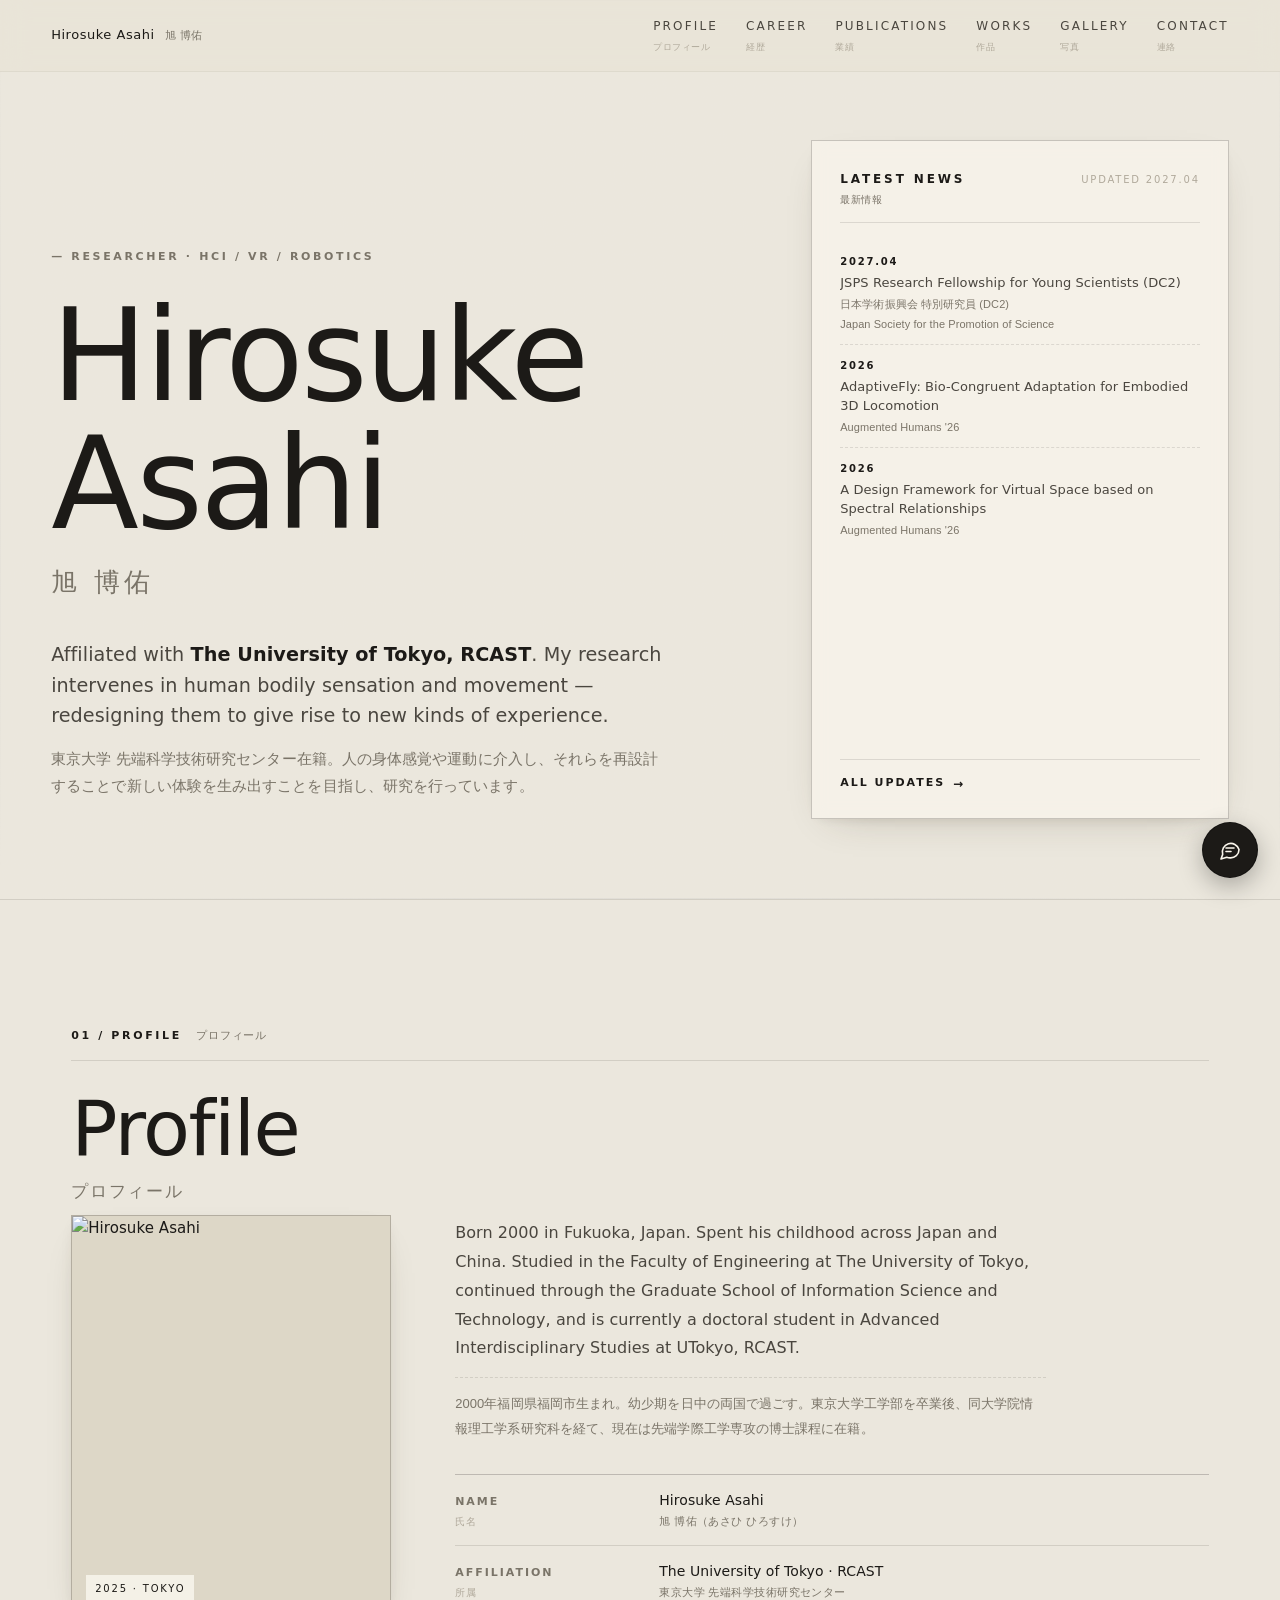
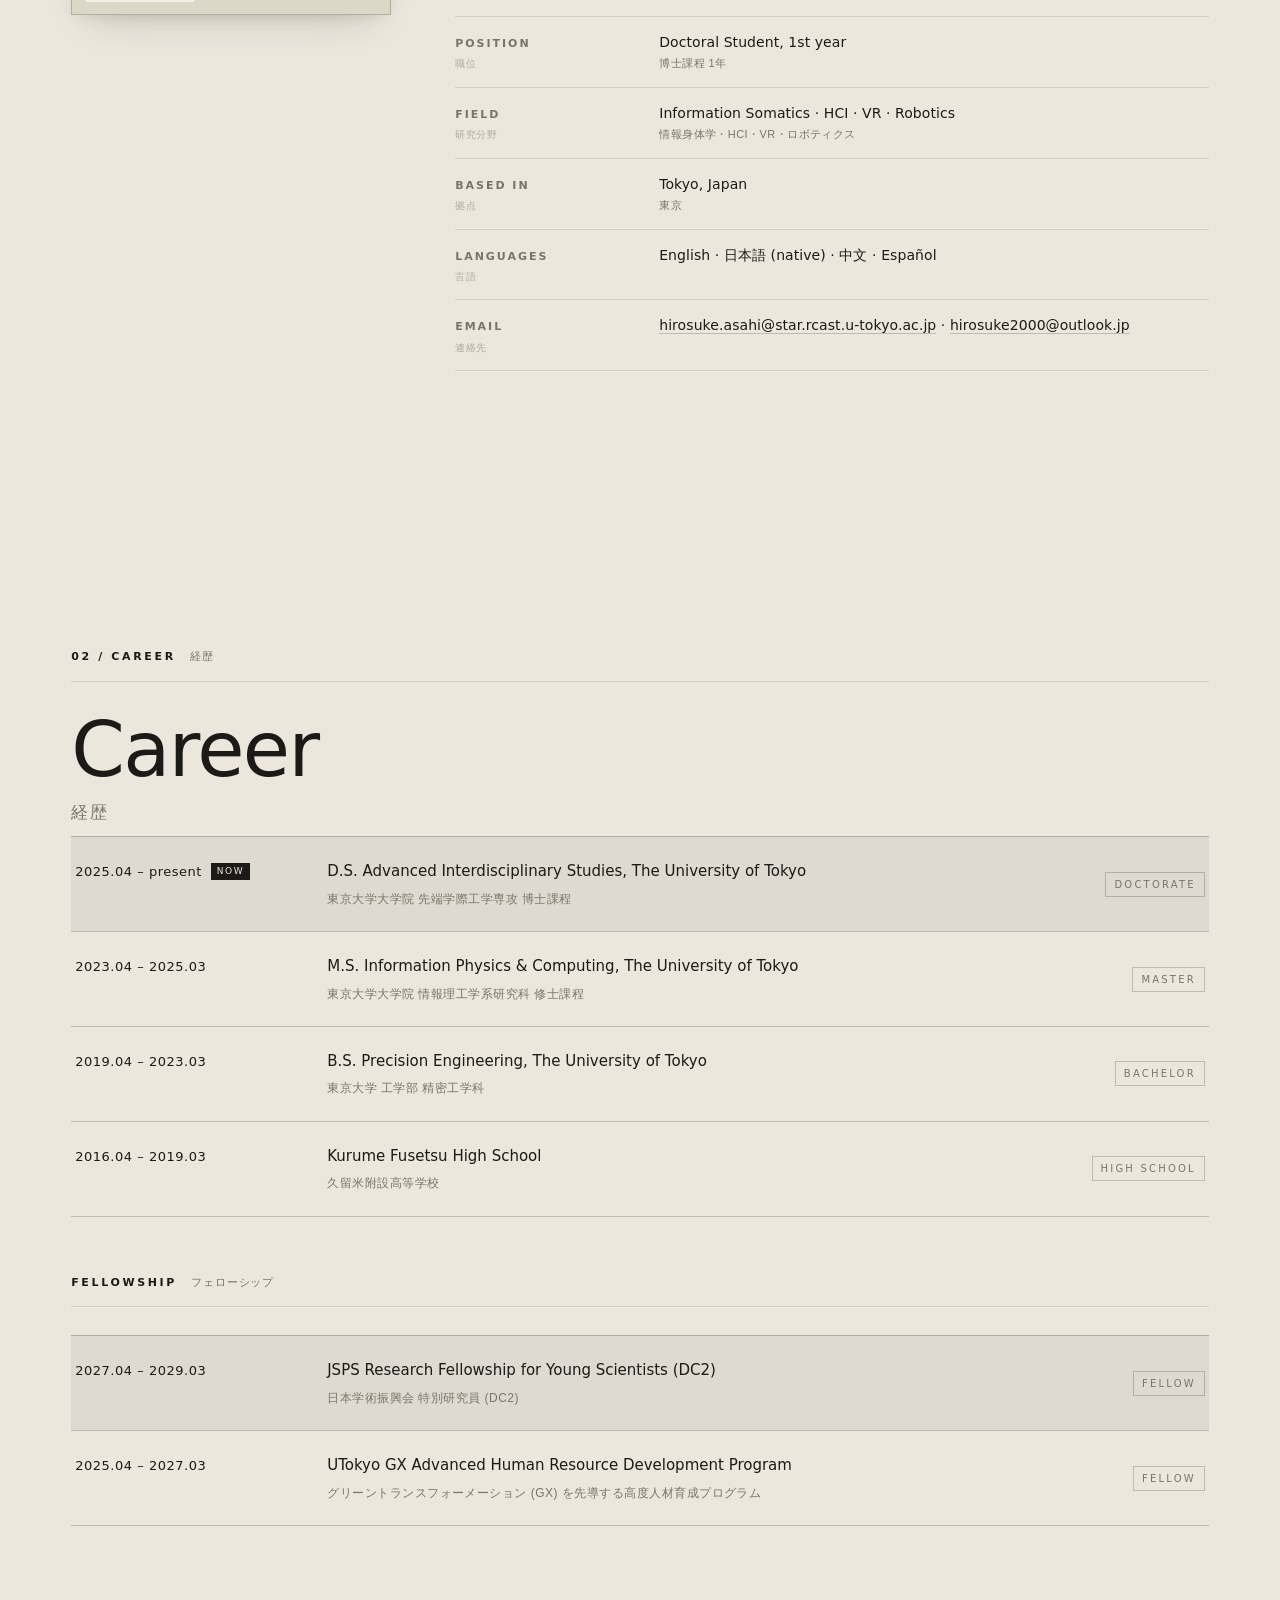
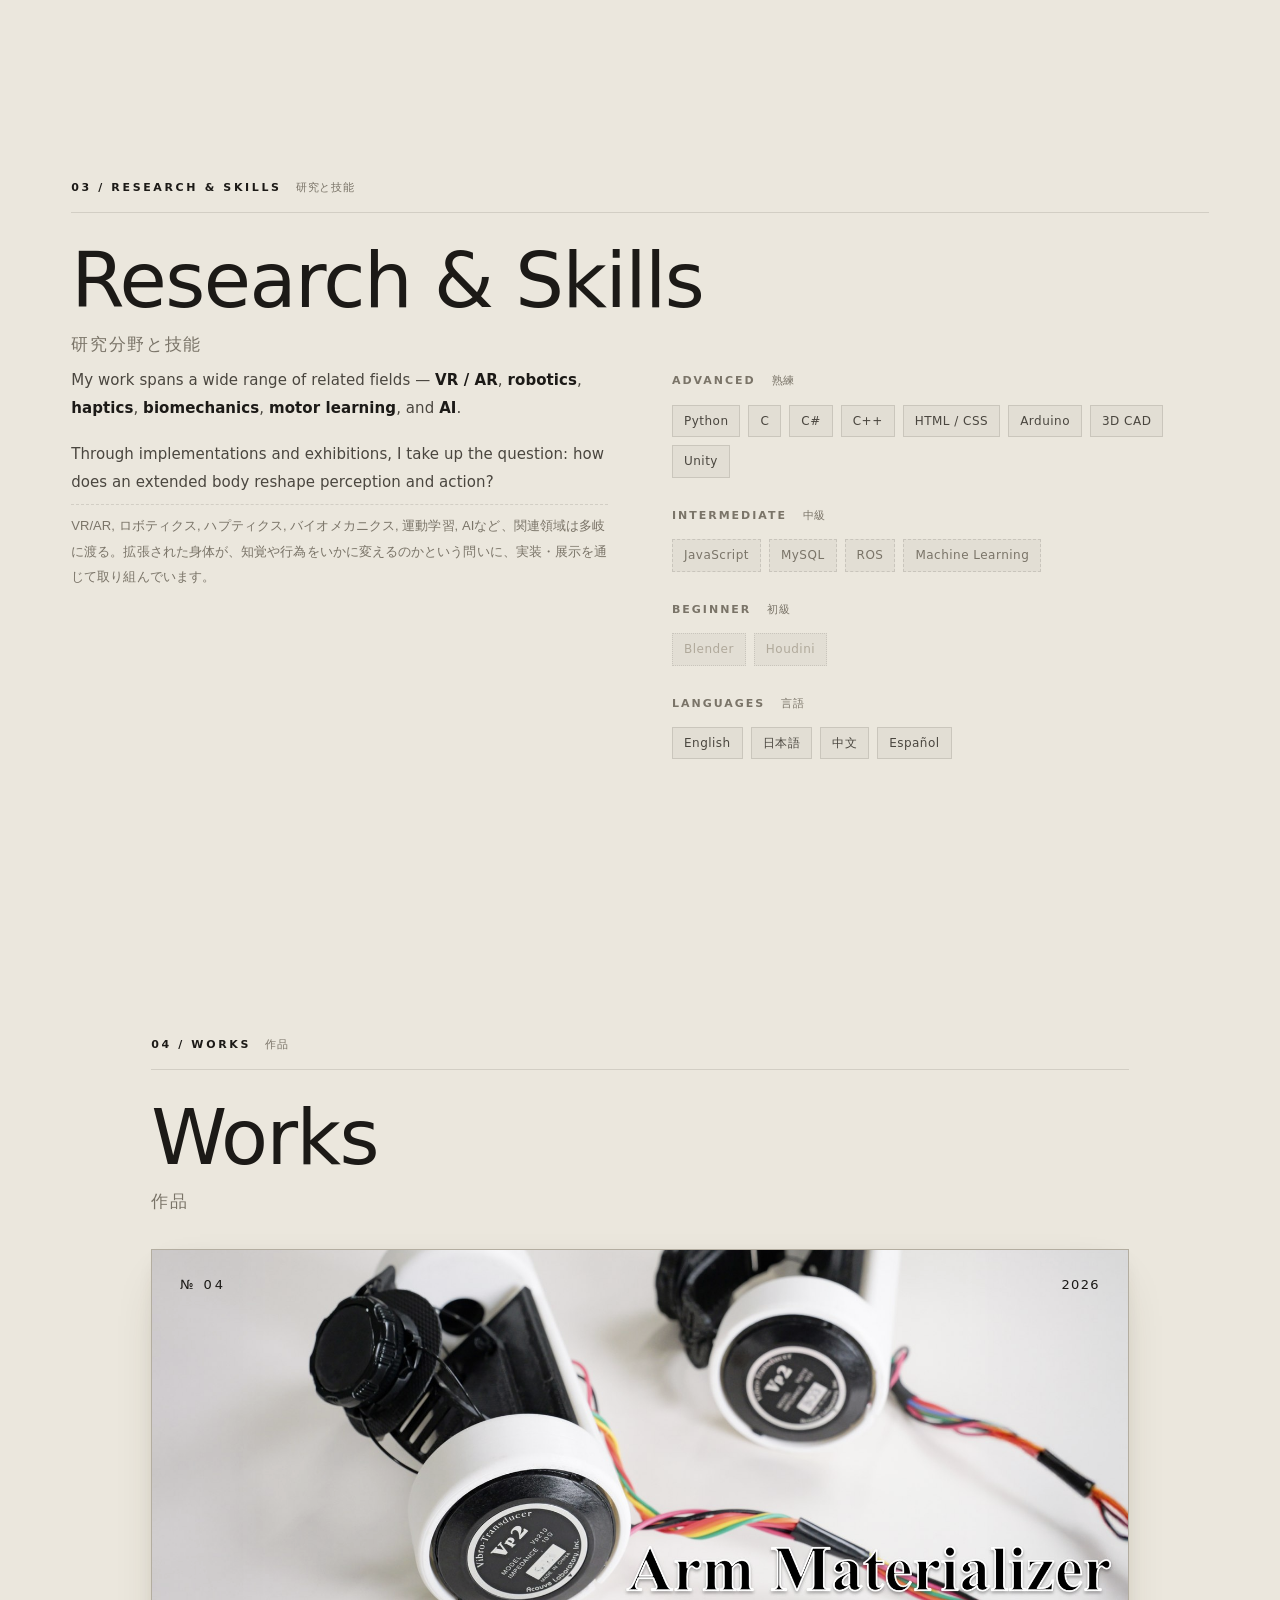
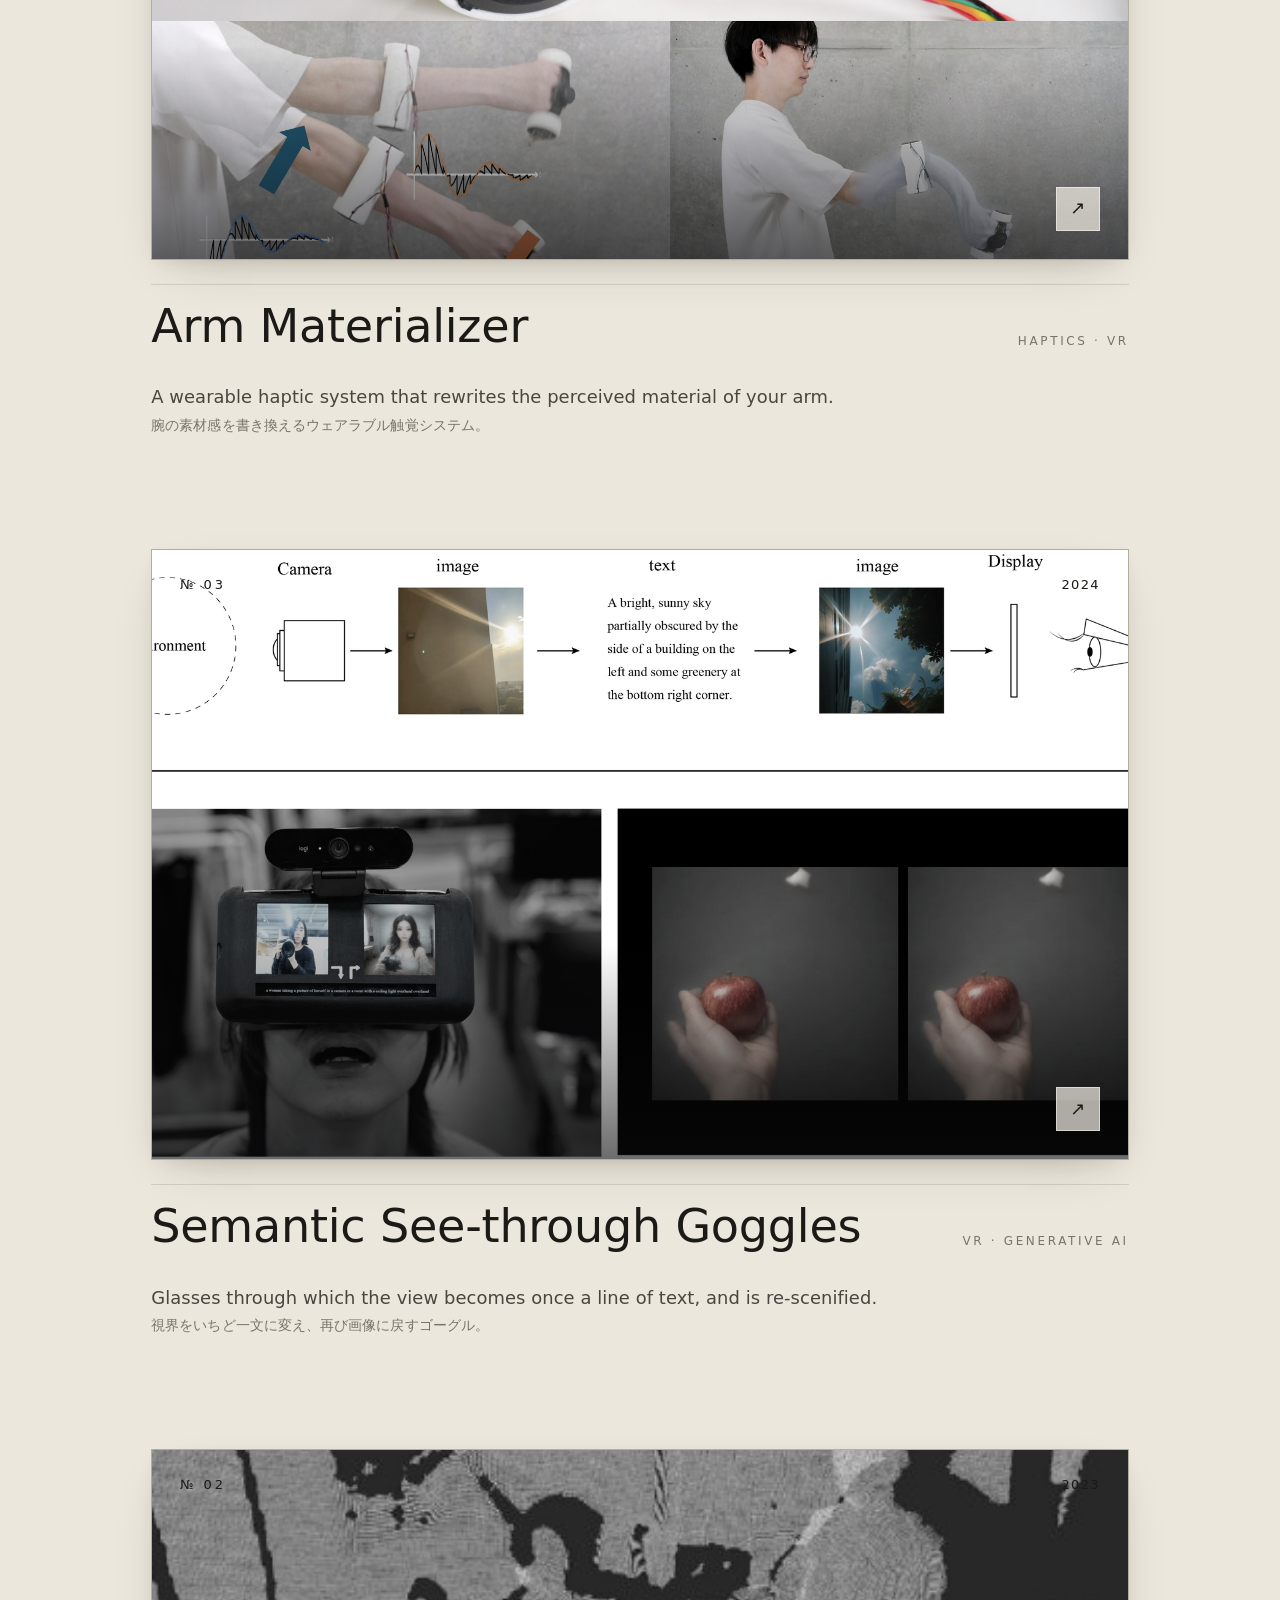
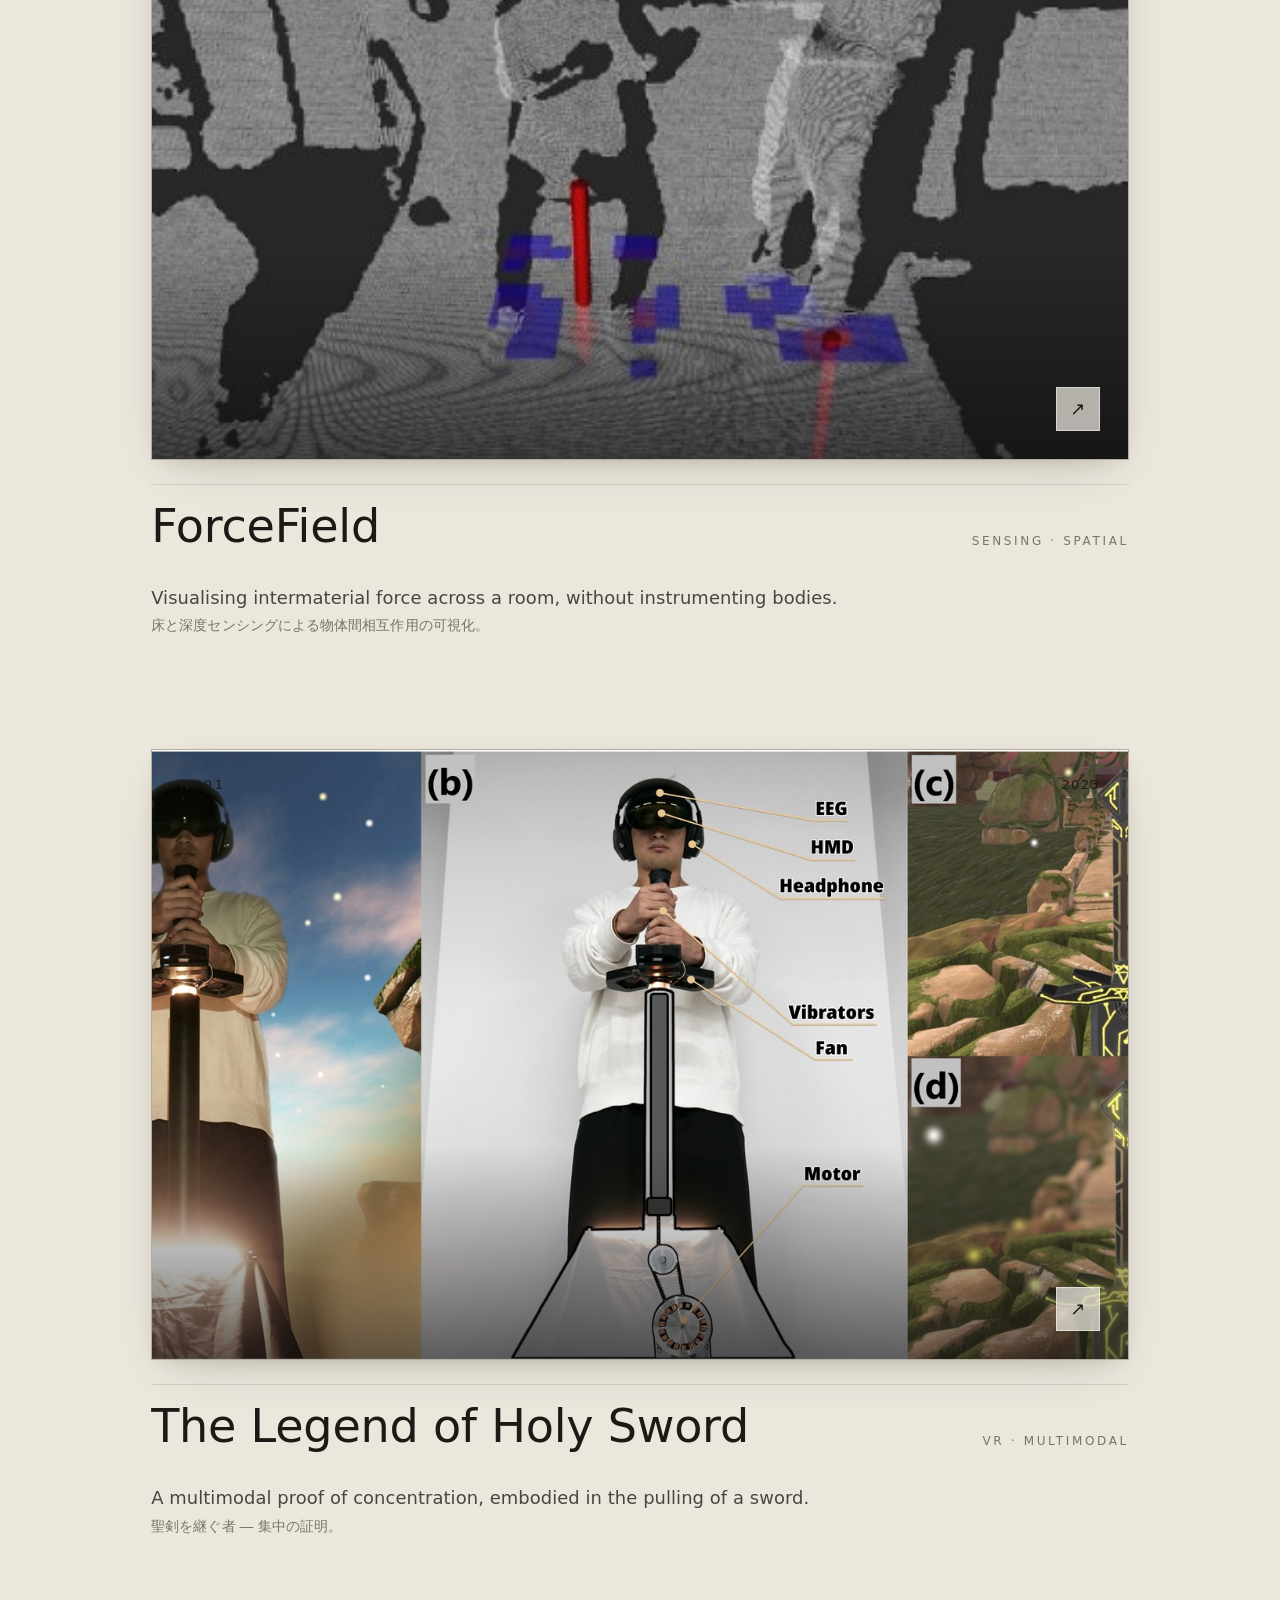
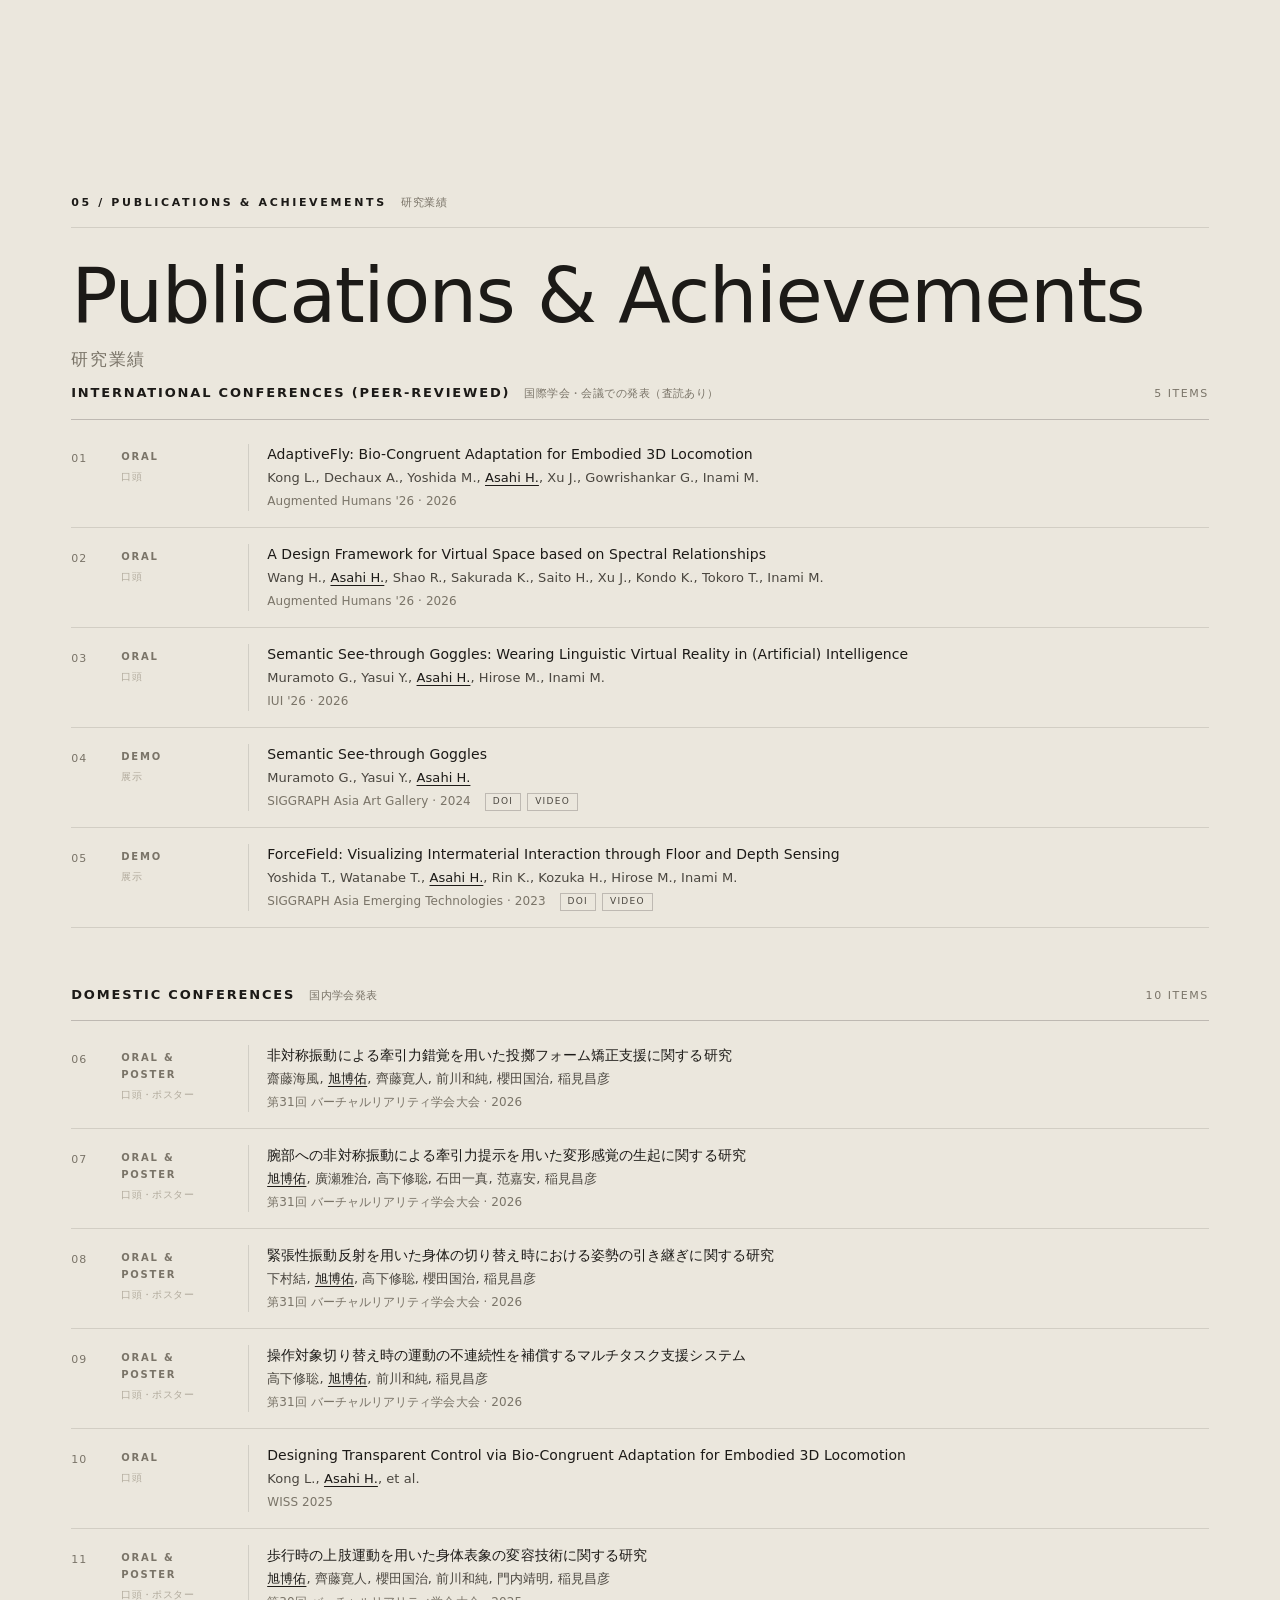
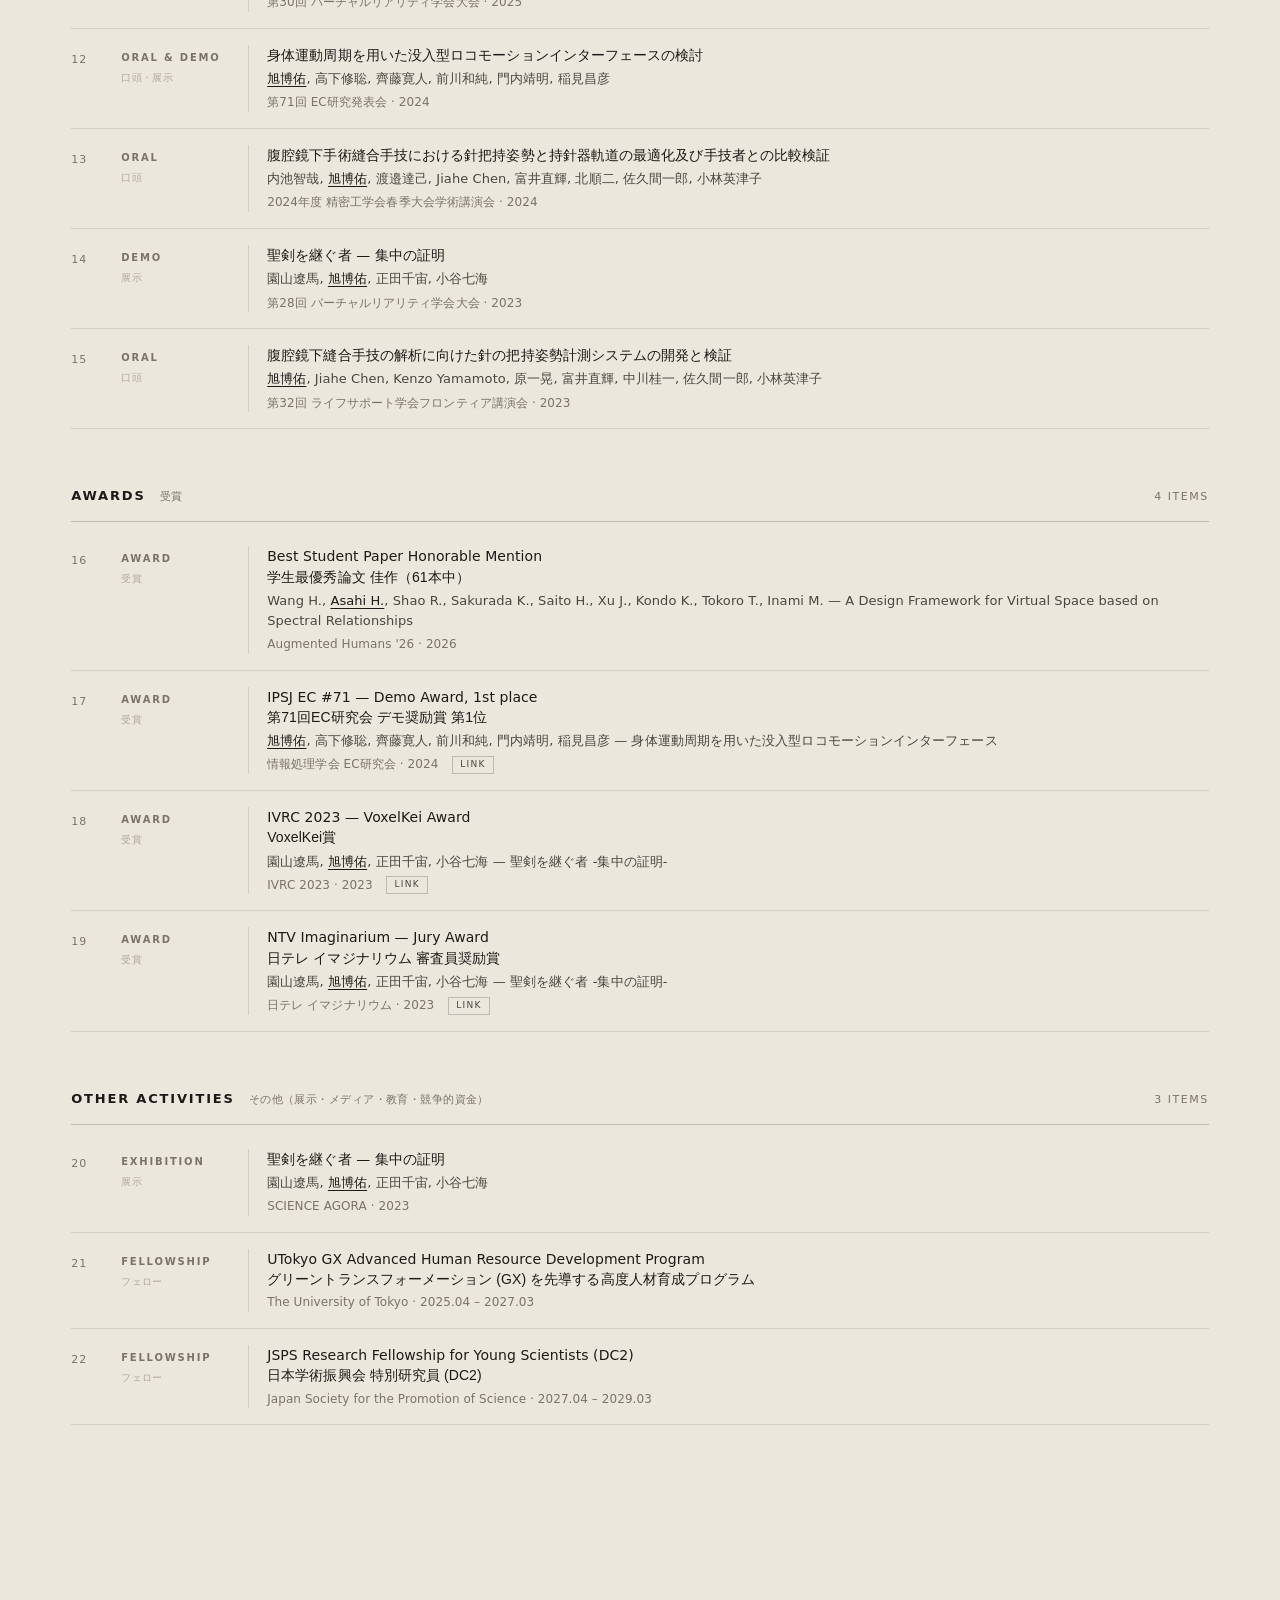
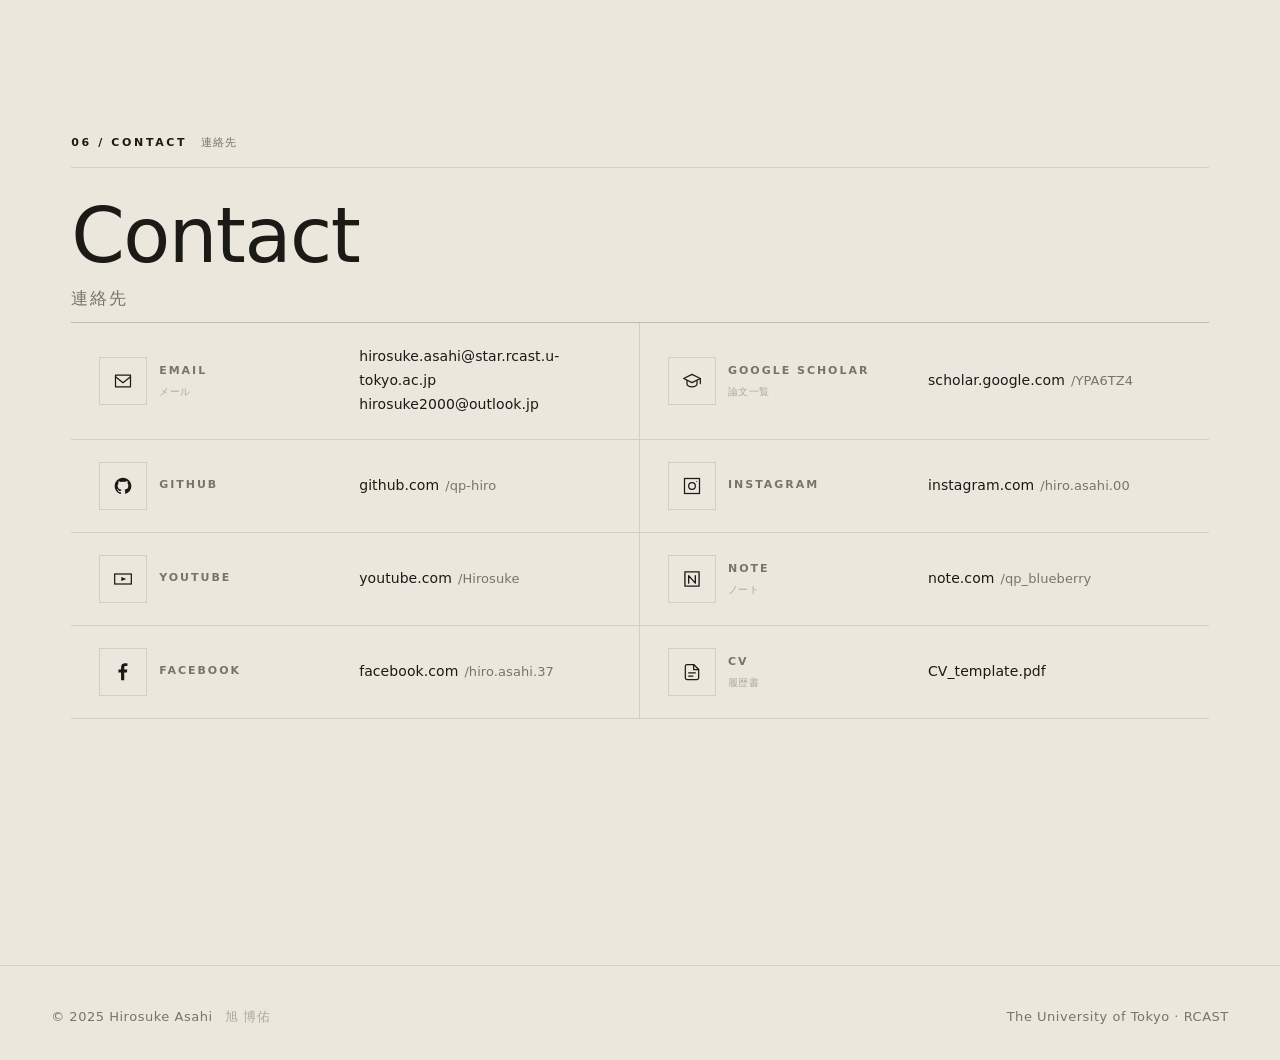
==== commit e83ddb34: "minor change" ====
--- a/index.html
+++ b/index.html
@@ -404,7 +404,11 @@
             <!-- WORKS:AUTO:BEGIN -->
             <a class="cascade__item" href="works/work4-details.html" data-reveal>
                 <div class="cascade__media">
-                    <img src="works/img/work4/main-image.jpg" alt="">
+                    <div class="cascade__slides" data-slides>
+                        <img class="is-active" src="works/img/work4/main-image.jpg" alt="" loading="lazy">
+                        <img src="works/img/work4/algorithm.jpg" alt="" loading="lazy">
+                        <img src="works/img/work4/system-architecture.jpg" alt="" loading="lazy">
+                    </div>
                     <span class="cascade__num">№ 04</span>
                     <span class="cascade__year">2026</span>
                     <span class="cascade__veil"></span>
@@ -419,7 +423,12 @@
 
             <a class="cascade__item" href="works/work3-details.html" data-reveal>
                 <div class="cascade__media">
-                    <img src="works/img/work3/teaser.jpg" alt="">
+                    <div class="cascade__slides" data-slides>
+                        <img class="is-active" src="works/img/work3/teaser.jpg" alt="" loading="lazy">
+                        <img src="works/img/work3/still.jpg" alt="" loading="lazy">
+                        <img src="works/img/work3/workshop1.jpg" alt="" loading="lazy">
+                        <img src="works/img/work3/workshop2.jpg" alt="" loading="lazy">
+                    </div>
                     <span class="cascade__num">№ 03</span>
                     <span class="cascade__year">2024</span>
                     <span class="cascade__veil"></span>
@@ -434,7 +443,12 @@
 
             <a class="cascade__item" href="works/work2-details.html" data-reveal>
                 <div class="cascade__media">
-                    <img src="works/img/work2/systemimage2.jpg" alt="">
+                    <div class="cascade__slides" data-slides>
+                        <img class="is-active" src="works/img/work2/systemimage2.jpg" alt="" loading="lazy">
+                        <img src="works/img/work2/poster.jpg" alt="" loading="lazy">
+                        <img src="works/img/work2/systemimage3.jpg" alt="" loading="lazy">
+                        <img src="works/img/work2/systemoverview.png" alt="" loading="lazy">
+                    </div>
                     <span class="cascade__num">№ 02</span>
                     <span class="cascade__year">2023</span>
                     <span class="cascade__veil"></span>
@@ -449,7 +463,12 @@
 
             <a class="cascade__item" href="works/work1-details.html" data-reveal>
                 <div class="cascade__media">
-                    <img src="works/img/work1/teaser-new.jpg" alt="">
+                    <div class="cascade__slides" data-slides>
+                        <img class="is-active" src="works/img/work1/teaser-new.jpg" alt="" loading="lazy">
+                        <img src="works/img/work1/seed-stage.jpg" alt="" loading="lazy">
+                        <img src="works/img/work1/09338401.jpg" alt="" loading="lazy">
+                        <img src="works/img/work1/12a801fb.jpg" alt="" loading="lazy">
+                    </div>
                     <span class="cascade__num">№ 01</span>
                     <span class="cascade__year">2023</span>
                     <span class="cascade__veil"></span>
@@ -567,11 +586,47 @@
             <h3 class="ach-group__title">
                 <span>Domestic Conferences</span>
                 <span class="jp">国内学会発表</span>
-                <span class="count">6 items</span>
+                <span class="count">10 items</span>
             </h3>
 
             <ol class="ach-list" start="6" style="counter-reset: ach 5;">
                 <!-- 06 -->
+                <li>
+                    <span class="ach__type">Oral &amp; Poster <span class="jp">口頭・ポスター</span></span>
+                    <div class="ach__body">
+                        <p class="ach__title">非対称振動による牽引力錯覚を用いた投擲フォーム矯正支援に関する研究</p>
+                        <p class="ach__cite">齋藤海風, <span class="self">旭博佑</span>, 齊藤寛人, 前川和純, 櫻田国治, 稲見昌彦</p>
+                        <p class="ach__venue">第31回 バーチャルリアリティ学会大会 · 2026</p>
+                    </div>
+                </li>
+                <!-- 07 -->
+                <li>
+                    <span class="ach__type">Oral &amp; Poster <span class="jp">口頭・ポスター</span></span>
+                    <div class="ach__body">
+                        <p class="ach__title">腕部への非対称振動による牽引力提示を用いた変形感覚の生起に関する研究</p>
+                        <p class="ach__cite"><span class="self">旭博佑</span>, 廣瀬雅治, 高下修聡, 石田一真, 范嘉安, 稲見昌彦</p>
+                        <p class="ach__venue">第31回 バーチャルリアリティ学会大会 · 2026</p>
+                    </div>
+                </li>
+                <!-- 08 -->
+                <li>
+                    <span class="ach__type">Oral &amp; Poster <span class="jp">口頭・ポスター</span></span>
+                    <div class="ach__body">
+                        <p class="ach__title">緊張性振動反射を用いた身体の切り替え時における姿勢の引き継ぎに関する研究</p>
+                        <p class="ach__cite">下村結, <span class="self">旭博佑</span>, 高下修聡, 櫻田国治, 稲見昌彦</p>
+                        <p class="ach__venue">第31回 バーチャルリアリティ学会大会 · 2026</p>
+                    </div>
+                </li>
+                <!-- 09 -->
+                <li>
+                    <span class="ach__type">Oral &amp; Poster <span class="jp">口頭・ポスター</span></span>
+                    <div class="ach__body">
+                        <p class="ach__title">操作対象切り替え時の運動の不連続性を補償するマルチタスク支援システム</p>
+                        <p class="ach__cite">高下修聡, <span class="self">旭博佑</span>, 前川和純, 稲見昌彦</p>
+                        <p class="ach__venue">第31回 バーチャルリアリティ学会大会 · 2026</p>
+                    </div>
+                </li>
+                <!-- 10 -->
                 <li>
                     <span class="ach__type">Oral <span class="jp">口頭</span></span>
                     <div class="ach__body">
@@ -580,7 +635,7 @@
                         <p class="ach__venue">WISS 2025</p>
                     </div>
                 </li>
-                <!-- 07 -->
+                <!-- 11 -->
                 <li>
                     <span class="ach__type">Oral &amp; Poster <span class="jp">口頭・ポスター</span></span>
                     <div class="ach__body">
@@ -589,7 +644,7 @@
                         <p class="ach__venue">第30回 バーチャルリアリティ学会大会 · 2025</p>
                     </div>
                 </li>
-                <!-- 08 -->
+                <!-- 12 -->
                 <li>
                     <span class="ach__type">Oral &amp; Demo <span class="jp">口頭・展示</span></span>
                     <div class="ach__body">
@@ -598,7 +653,7 @@
                         <p class="ach__venue">第71回 EC研究発表会 · 2024</p>
                     </div>
                 </li>
-                <!-- 09 -->
+                <!-- 13 -->
                 <li>
                     <span class="ach__type">Oral <span class="jp">口頭</span></span>
                     <div class="ach__body">
@@ -607,7 +662,7 @@
                         <p class="ach__venue">2024年度 精密工学会春季大会学術講演会 · 2024</p>
                     </div>
                 </li>
-                <!-- 10 -->
+                <!-- 14 -->
                 <li>
                     <span class="ach__type">Demo <span class="jp">展示</span></span>
                     <div class="ach__body">
@@ -616,7 +671,7 @@
                         <p class="ach__venue">第28回 バーチャルリアリティ学会大会 · 2023</p>
                     </div>
                 </li>
-                <!-- 11 -->
+                <!-- 15 -->
                 <li>
                     <span class="ach__type">Oral <span class="jp">口頭</span></span>
                     <div class="ach__body">
@@ -637,8 +692,8 @@
                 <span class="count">4 items</span>
             </h3>
 
-            <ol class="ach-list" start="12" style="counter-reset: ach 11;">
-                <!-- 12 -->
+            <ol class="ach-list" start="16" style="counter-reset: ach 15;">
+                <!-- 16 -->
                 <li>
                     <span class="ach__type">Award <span class="jp">受賞</span></span>
                     <div class="ach__body">
@@ -647,7 +702,7 @@
                         <p class="ach__venue">Augmented Humans '26 · 2026</p>
                     </div>
                 </li>
-                <!-- 13 -->
+                <!-- 17 -->
                 <li>
                     <span class="ach__type">Award <span class="jp">受賞</span></span>
                     <div class="ach__body">
@@ -659,7 +714,7 @@
                         </p>
                     </div>
                 </li>
-                <!-- 14 -->
+                <!-- 18 -->
                 <li>
                     <span class="ach__type">Award <span class="jp">受賞</span></span>
                     <div class="ach__body">
@@ -671,7 +726,7 @@
                         </p>
                     </div>
                 </li>
-                <!-- 15 -->
+                <!-- 19 -->
                 <li>
                     <span class="ach__type">Award <span class="jp">受賞</span></span>
                     <div class="ach__body">
@@ -695,8 +750,8 @@
                 <span class="count">3 items</span>
             </h3>
 
-            <ol class="ach-list" start="16" style="counter-reset: ach 15;">
-                <!-- 16 -->
+            <ol class="ach-list" start="20" style="counter-reset: ach 19;">
+                <!-- 20 -->
                 <li>
                     <span class="ach__type">Exhibition <span class="jp">展示</span></span>
                     <div class="ach__body">
@@ -705,7 +760,7 @@
                         <p class="ach__venue">SCIENCE AGORA · 2023</p>
                     </div>
                 </li>
-                <!-- 17 -->
+                <!-- 21 -->
                 <li>
                     <span class="ach__type">Fellowship <span class="jp">フェロー</span></span>
                     <div class="ach__body">
@@ -713,7 +768,7 @@
                         <p class="ach__venue">The University of Tokyo · 2025.04 – 2027.03</p>
                     </div>
                 </li>
-                <!-- 18 -->
+                <!-- 22 -->
                 <li>
                     <span class="ach__type">Fellowship <span class="jp">フェロー</span></span>
                     <div class="ach__body">
--- a/styles.css
+++ b/styles.css
@@ -1029,15 +1029,25 @@
                 0 6px 20px -10px rgba(60, 50, 30, 0.18);
 }
 
+.cascade__slides {
+    position: absolute;
+    inset: 0;
+}
+
 .cascade__media img {
+    position: absolute;
+    inset: 0;
     width: 100%;
     height: 100%;
     object-fit: cover;
+    opacity: 0;
     filter: grayscale(25%) contrast(102%);
-    transition: transform 1.6s var(--ease-slow), filter 0.6s var(--ease);
-}
-
-.cascade__item:hover .cascade__media img {
+    transition: opacity 1.2s var(--ease), transform 1.6s var(--ease-slow), filter 0.6s var(--ease);
+}
+
+.cascade__media img.is-active { opacity: 1; }
+
+.cascade__item:hover .cascade__media img.is-active {
     transform: scale(1.04);
     filter: grayscale(0%) contrast(106%);
 }
@@ -2199,7 +2209,7 @@
    ========================================================= */
 .works-grid {
     display: grid;
-    grid-template-columns: repeat(2, 1fr);
+    grid-template-columns: repeat(auto-fit, minmax(min(360px, 100%), 1fr));
     gap: clamp(20px, 3vw, 48px);
     margin-bottom: 80px;
 }
@@ -2216,17 +2226,25 @@
 
 .work-card:hover { border-color: var(--text); }
 
+.work-card__slides {
+    position: absolute;
+    inset: 0;
+}
+
 .work-card__img {
     position: absolute;
     inset: 0;
     width: 100%;
     height: 100%;
     object-fit: cover;
-    transition: transform 1.4s var(--ease-slow), filter 0.6s var(--ease);
+    opacity: 0;
+    transition: opacity 1.1s var(--ease), transform 1.4s var(--ease-slow), filter 0.6s var(--ease);
     filter: grayscale(40%) contrast(102%);
 }
 
-.work-card:hover .work-card__img {
+.work-card__img.is-active { opacity: 1; }
+
+.work-card:hover .work-card__img.is-active {
     transform: scale(1.04);
     filter: grayscale(0%) contrast(105%);
 }
@@ -2334,7 +2352,7 @@
    Work detail page
    ========================================================= */
 .detail-shell {
-    padding: 120px var(--gutter) 0;
+    padding: clamp(90px, 12vw, 120px) var(--gutter) 0;
     max-width: 1320px;
     margin: 0 auto;
 }
@@ -2358,7 +2376,10 @@
     display: grid;
     grid-template-columns: 1fr;
     gap: 14px;
-    margin-bottom: 56px;
+    margin-bottom: clamp(32px, 6vw, 56px);
+    max-width: 960px;
+    margin-left: auto;
+    margin-right: auto;
 }
 
 .detail-head__eyebrow {
@@ -2372,26 +2393,31 @@
 .detail-head__title {
     font-family: var(--serif);
     font-weight: 400;
-    font-size: clamp(40px, 6vw, 88px);
-    line-height: 1;
+    font-size: clamp(34px, 6vw, 88px);
+    line-height: 1.05;
     letter-spacing: -0.01em;
     margin: 0;
+    overflow-wrap: break-word;
 }
 
 .detail-head__subtitle {
     font-family: var(--serif);
-    font-size: clamp(20px, 2vw, 26px);
+    font-size: clamp(16px, 2vw, 26px);
+    line-height: 1.4;
     color: var(--text-soft);
     font-weight: 400;
     margin: 0;
+    overflow-wrap: break-word;
 }
 
 .detail-body {
-    display: grid;
-    grid-template-columns: 1.6fr 1fr;
-    gap: 56px;
-    margin-bottom: 80px;
-    align-items: start;
+    display: flex;
+    flex-direction: column;
+    gap: clamp(32px, 5vw, 56px);
+    margin-bottom: clamp(48px, 8vw, 80px);
+    max-width: 960px;
+    margin-left: auto;
+    margin-right: auto;
 }
 
 .video-frame {
@@ -2468,17 +2494,19 @@
 .detail-abstract__text {
     font-family: var(--serif);
     font-weight: 400;
-    font-size: 18px;
-    line-height: 1.7;
+    font-size: clamp(15px, 1.6vw, 18px);
+    line-height: 1.75;
     color: var(--text-soft);
     margin: 0;
+    max-width: 72ch;
 }
 
 .detail-gallery {
     display: grid;
-    grid-template-columns: repeat(auto-fit, minmax(220px, 1fr));
-    gap: 16px;
-    margin-bottom: 80px;
+    grid-template-columns: repeat(auto-fit, minmax(min(220px, 100%), 1fr));
+    gap: clamp(10px, 1.5vw, 16px);
+    margin: 0 auto clamp(48px, 8vw, 80px);
+    max-width: 960px;
 }
 
 .detail-gallery img {
@@ -2602,10 +2630,6 @@
     .profile-aside { position: static; }
 
     .timeline li { grid-template-columns: 1fr; gap: 4px; }
-
-    .works-grid { grid-template-columns: 1fr; }
-
-    .detail-body { grid-template-columns: 1fr; gap: 32px; }
 
     .page-head { grid-template-columns: 1fr; }
 
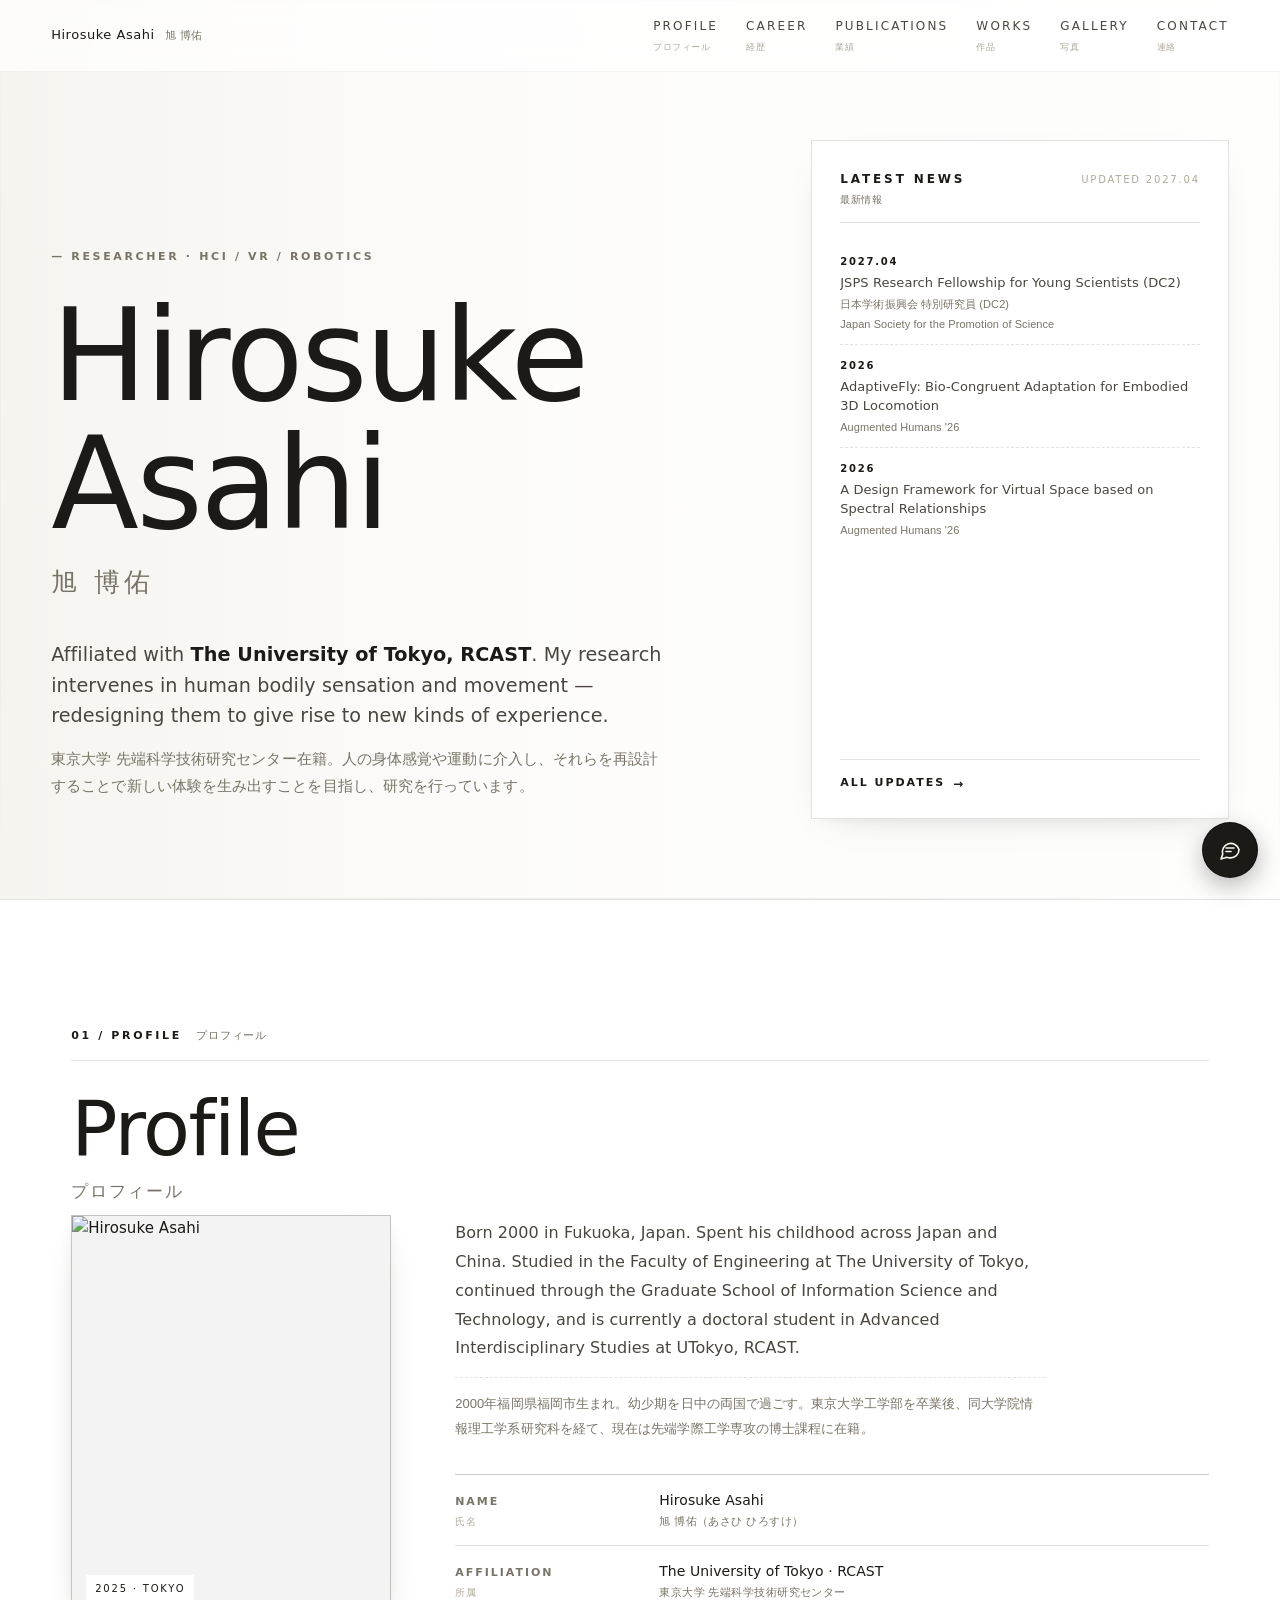
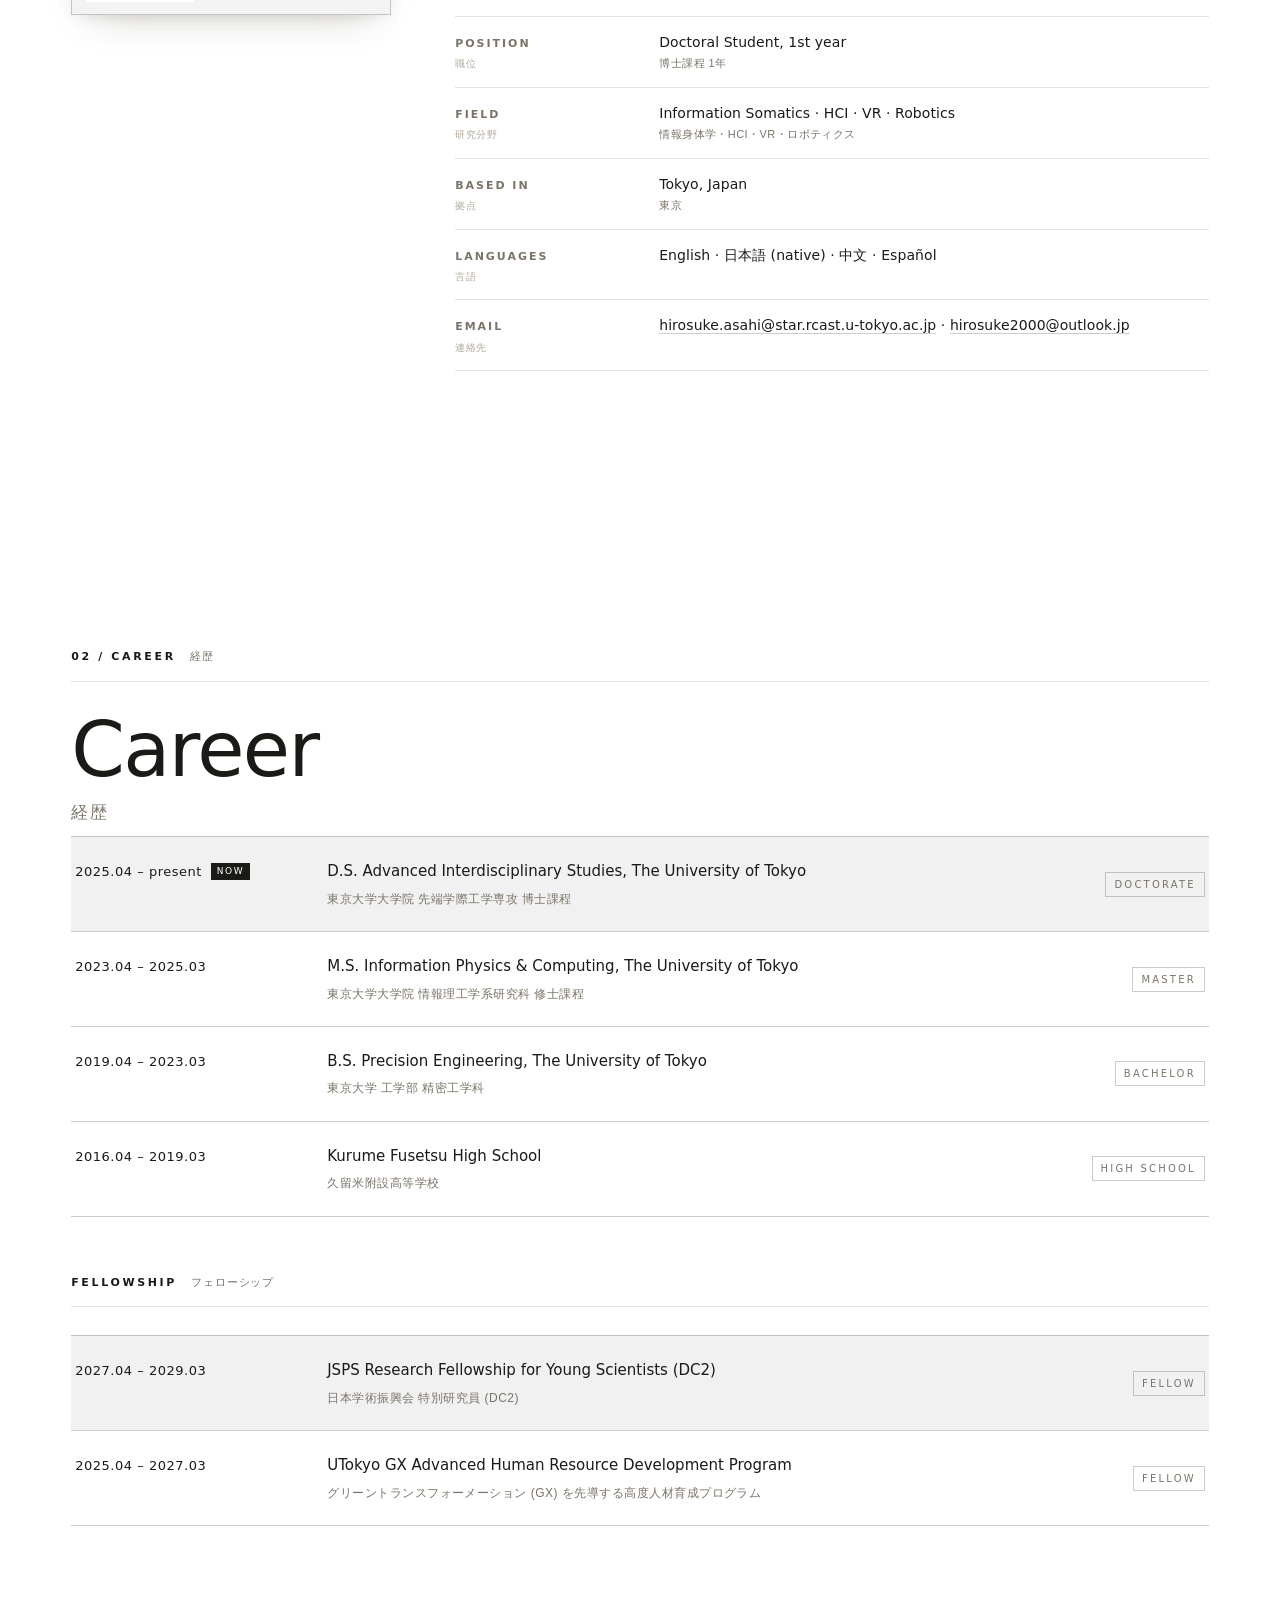
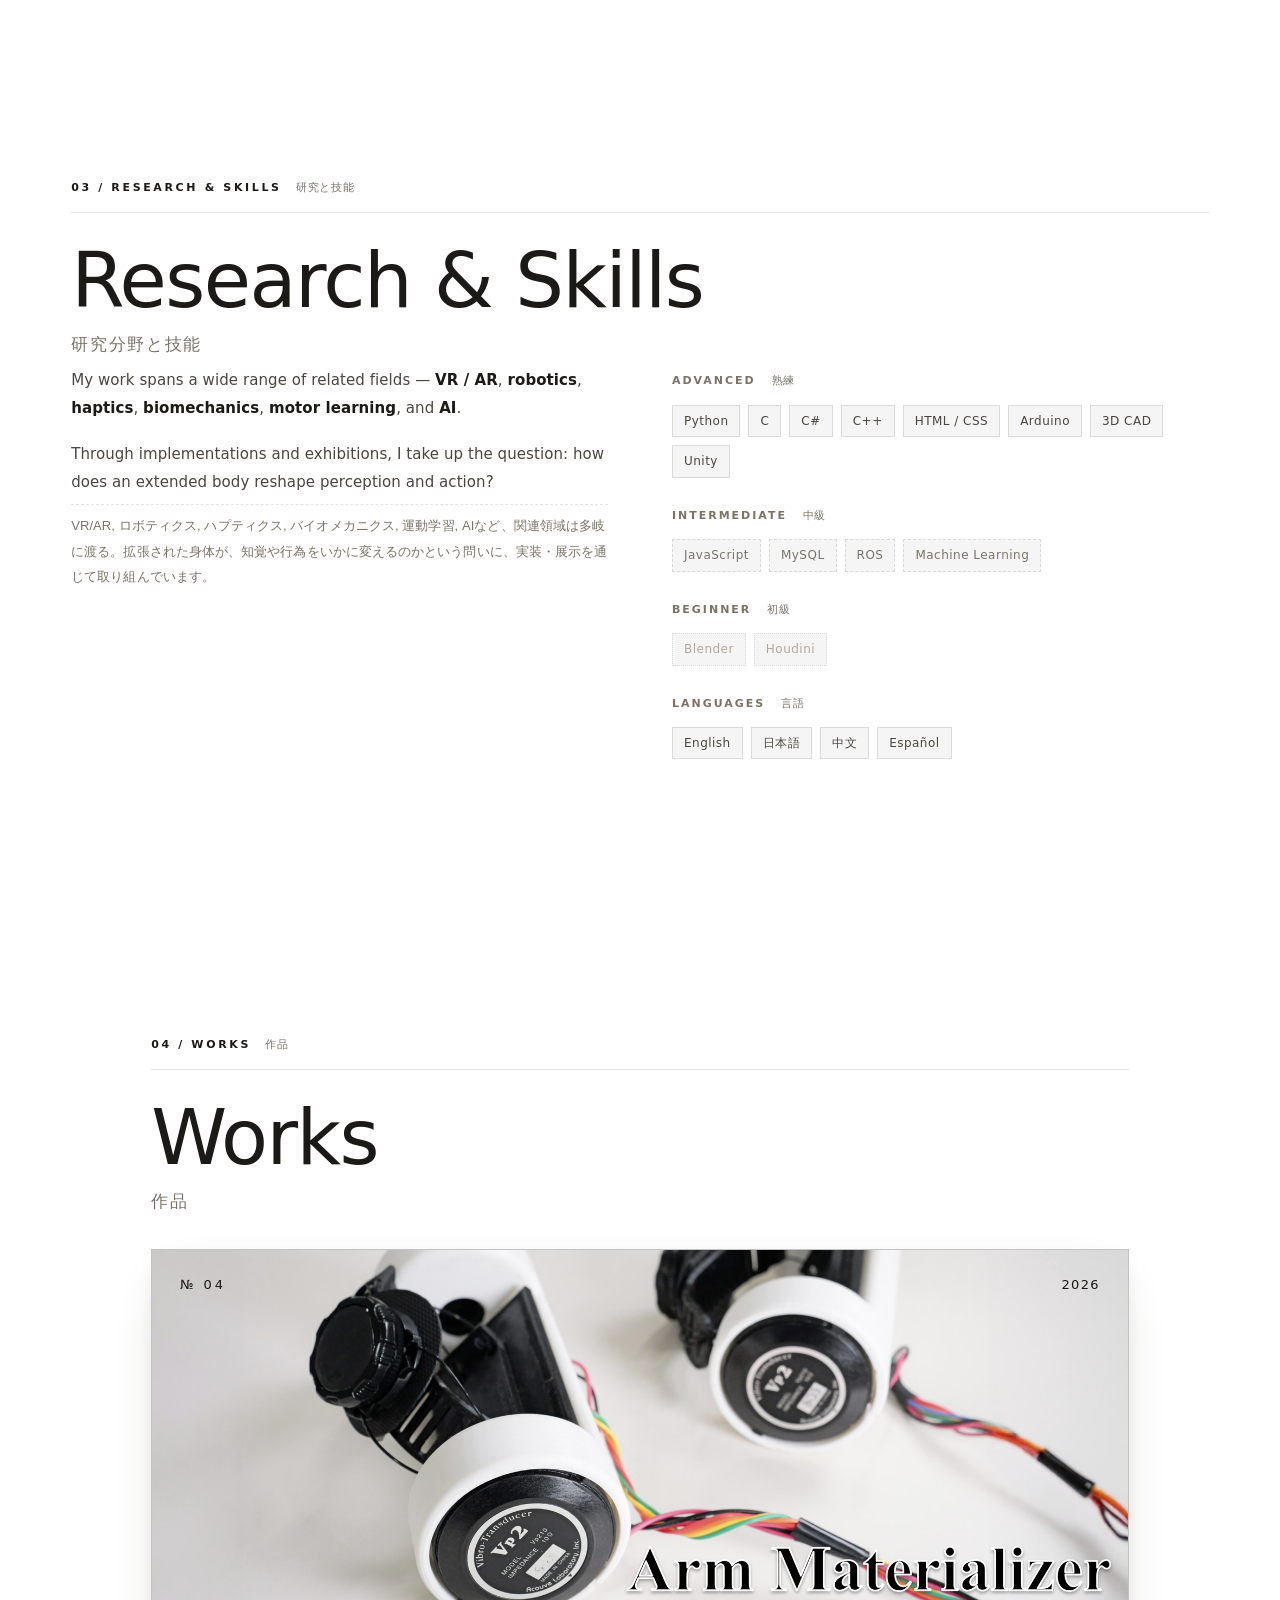
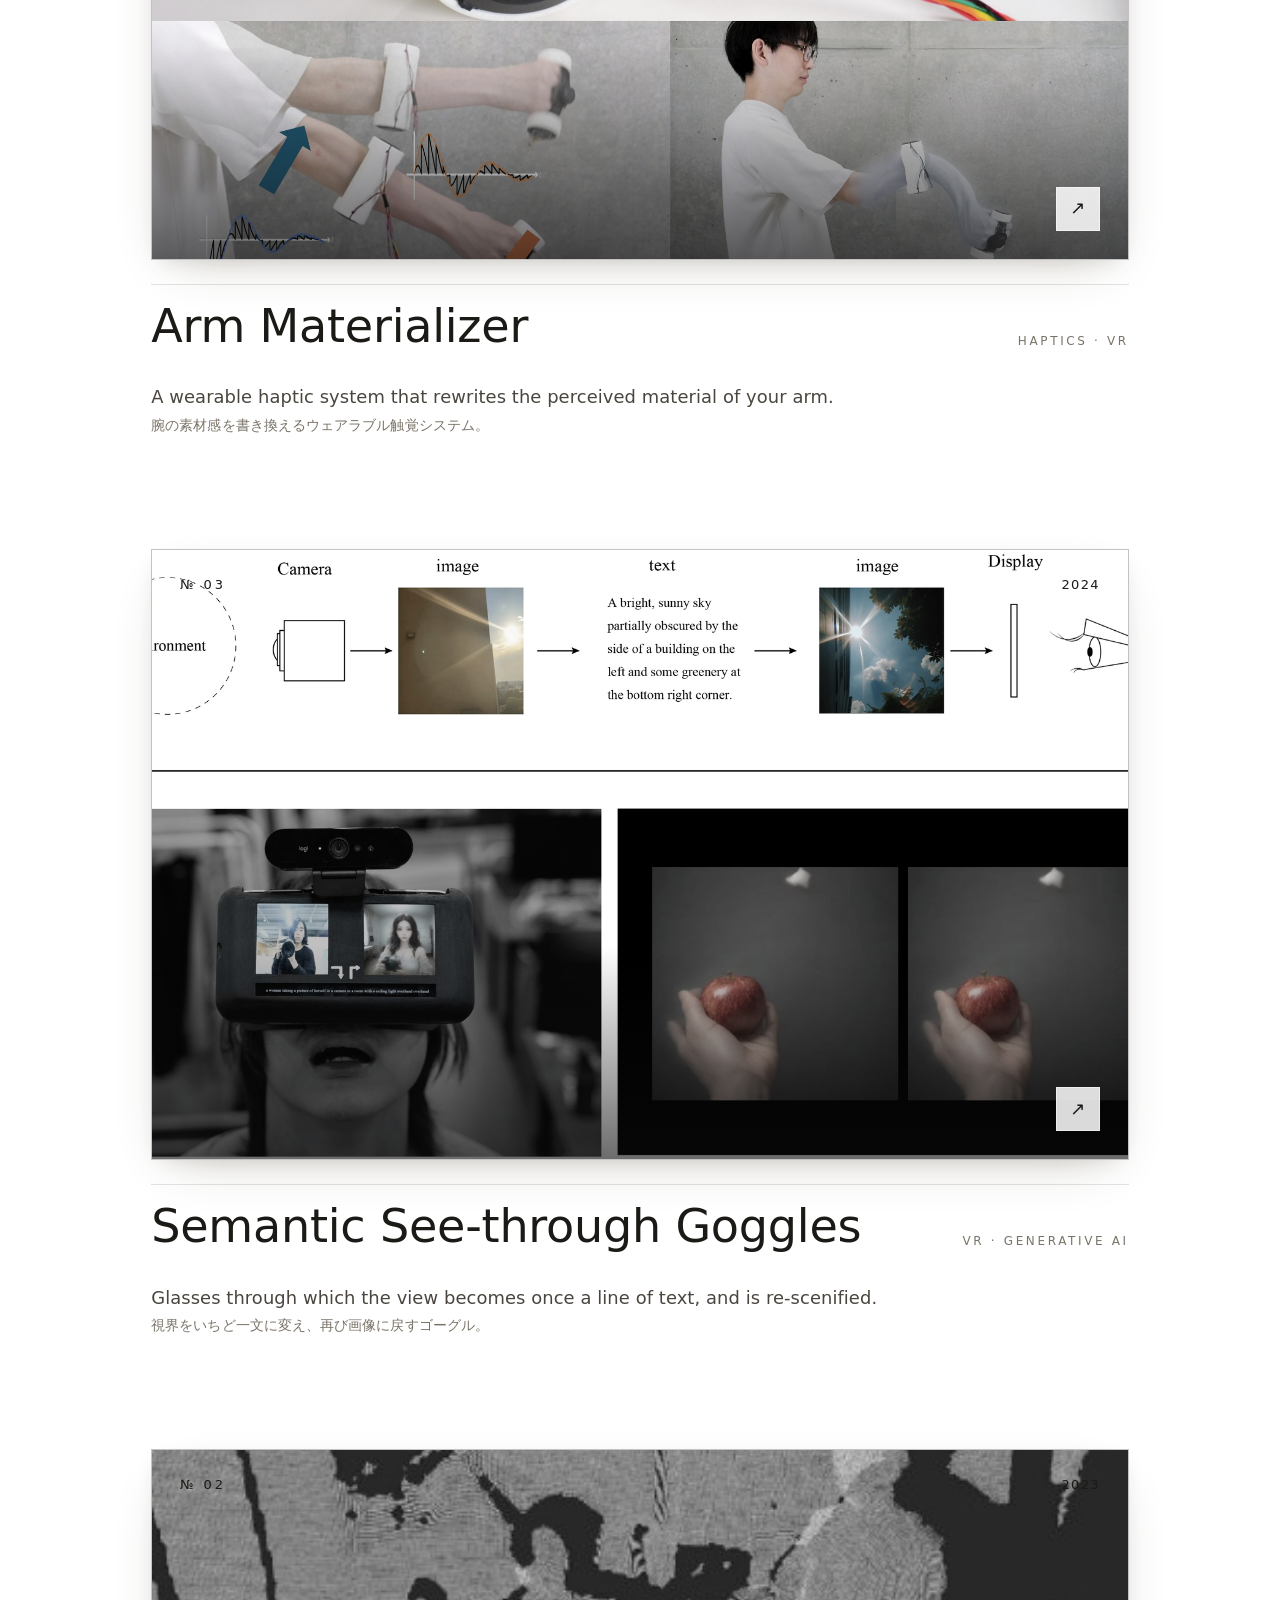
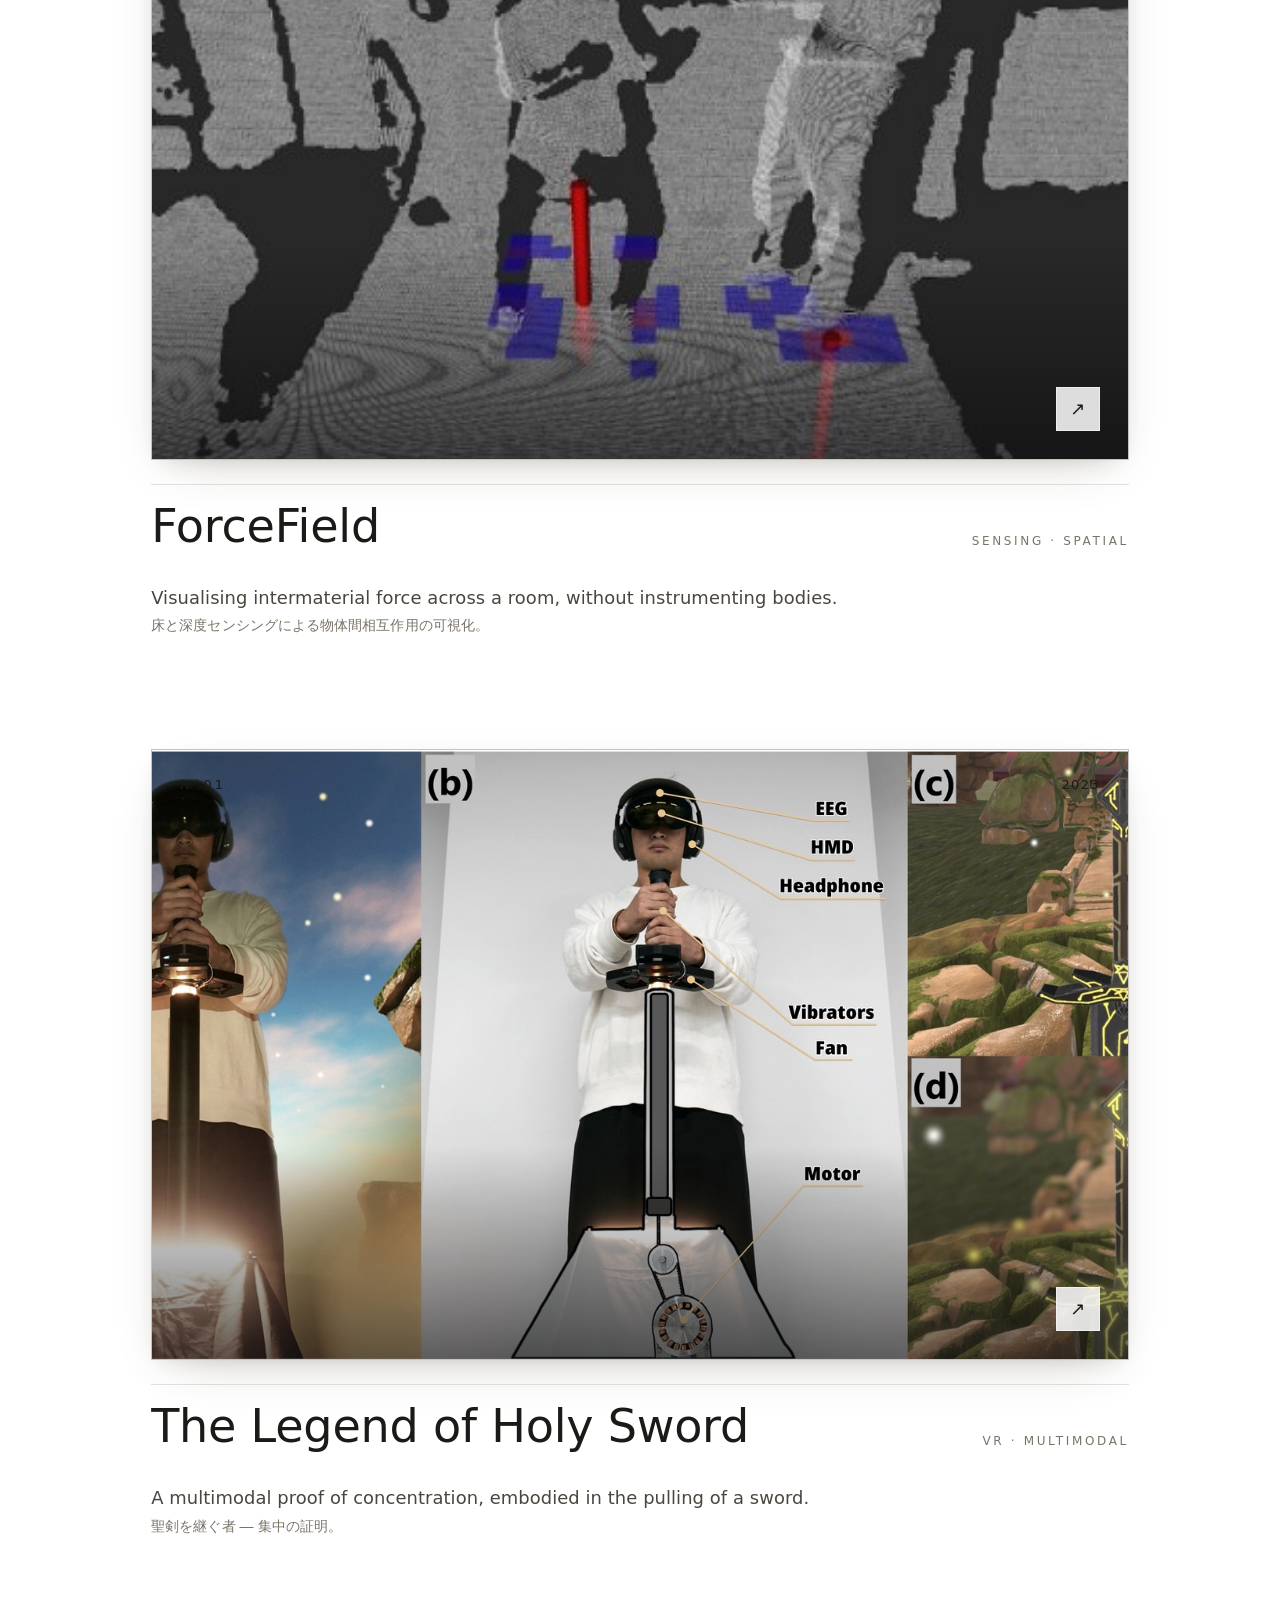
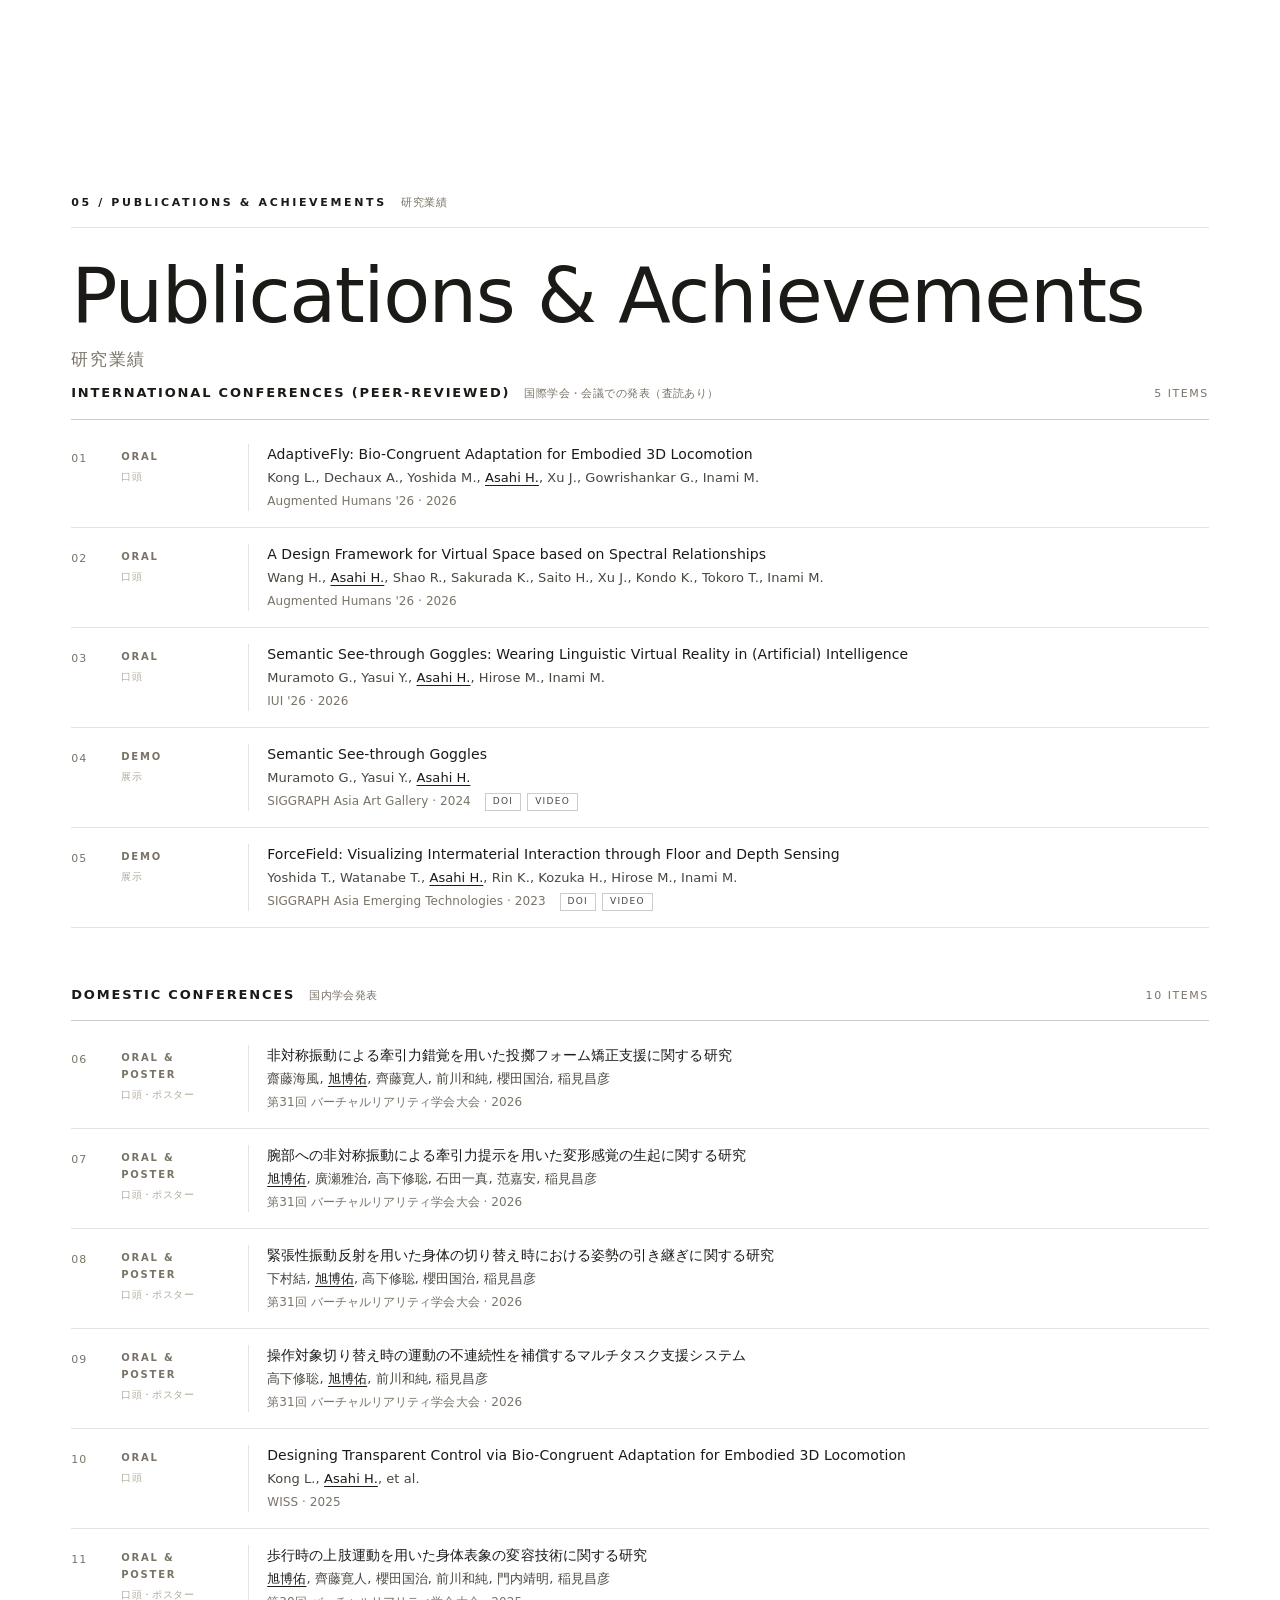
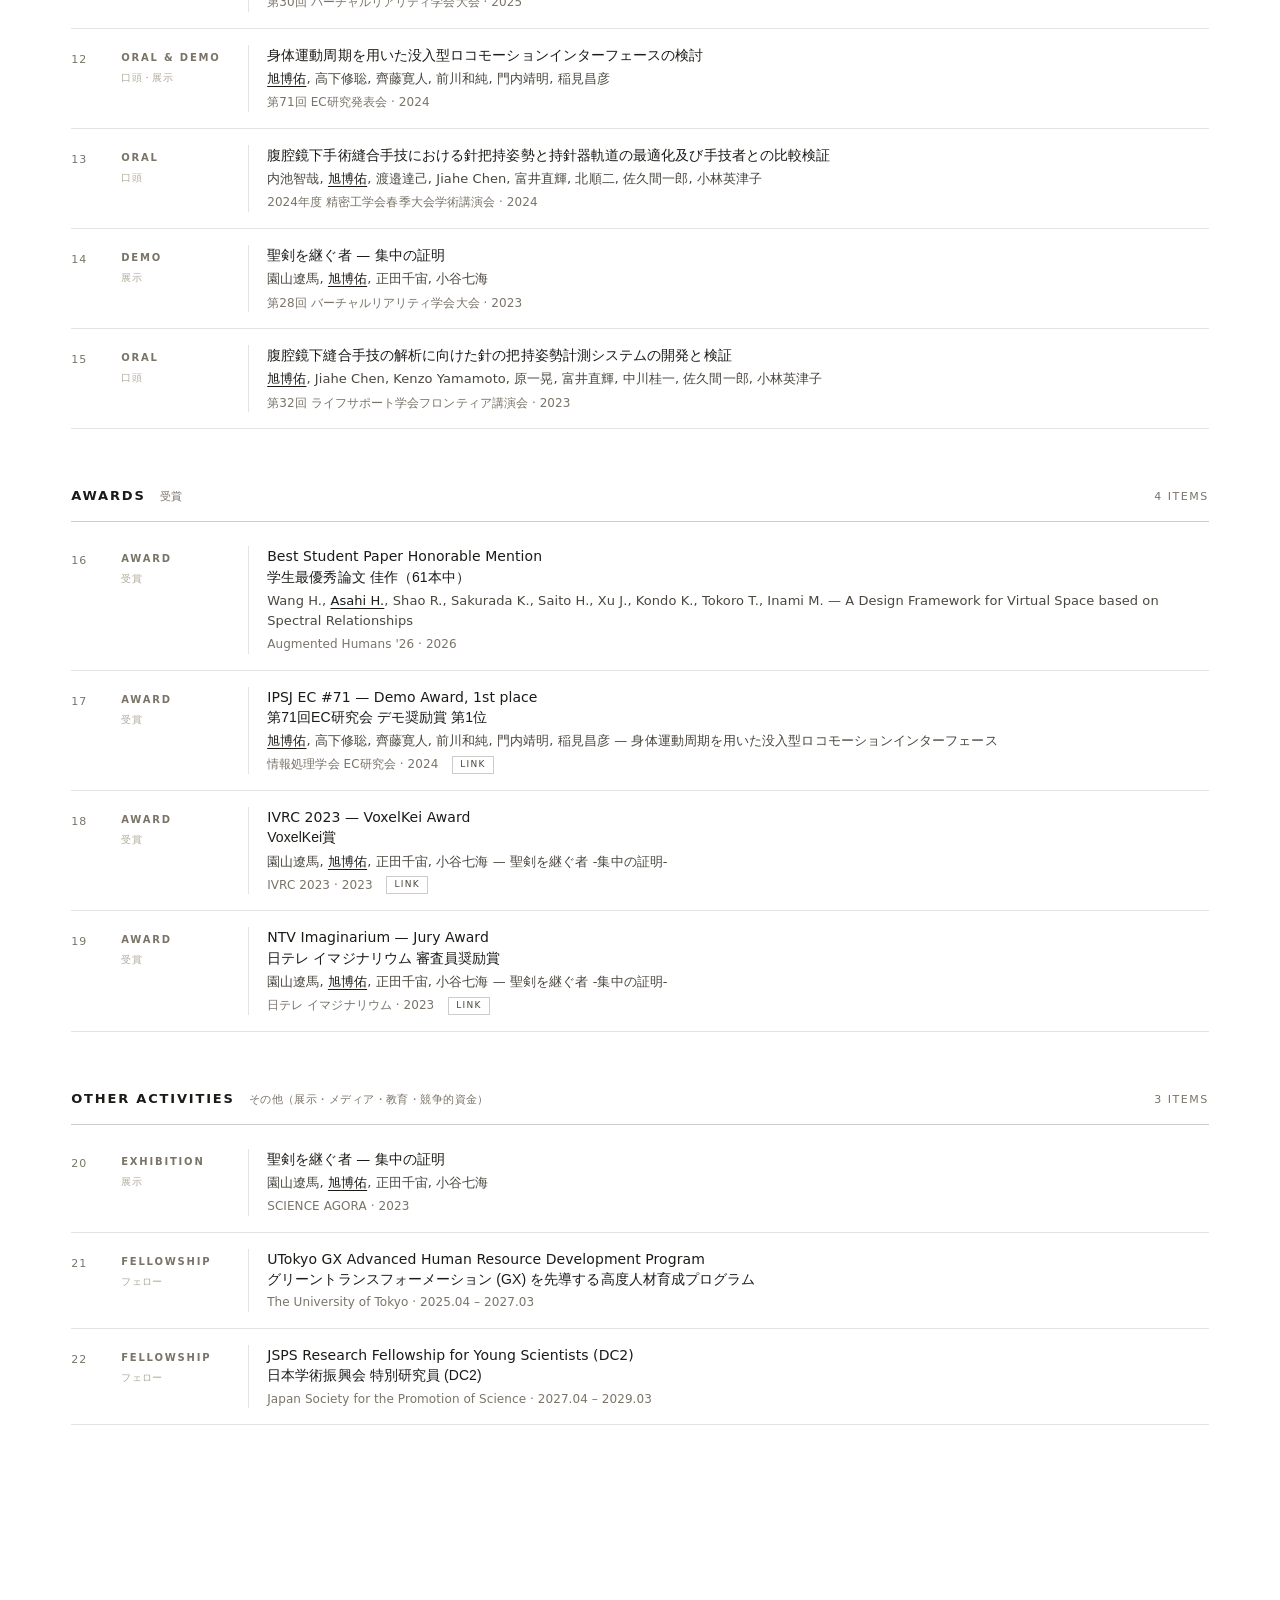
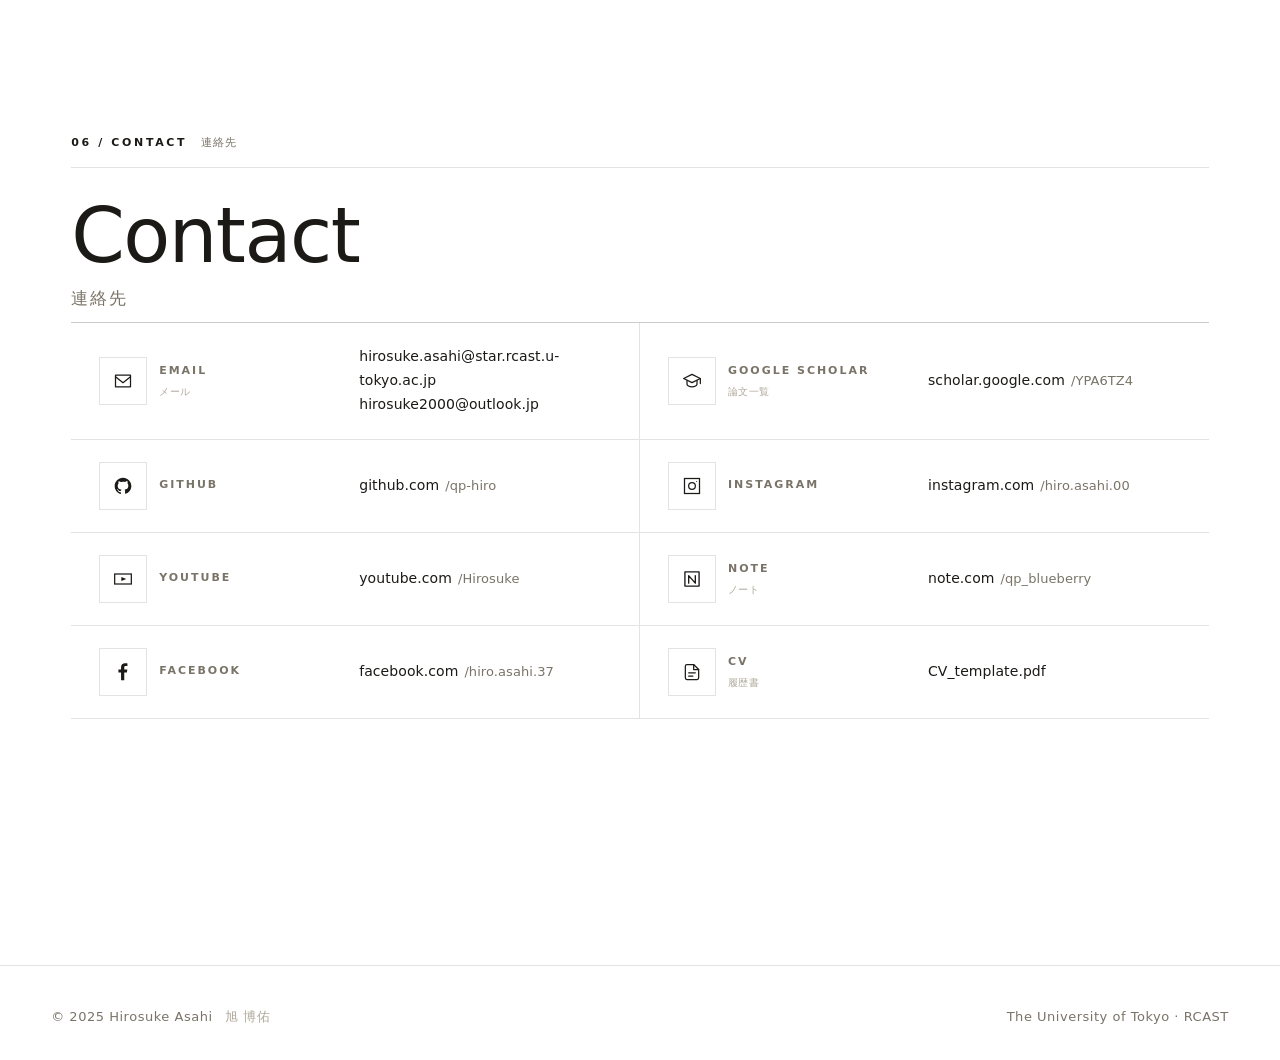
==== commit 5e1793d5: "Publications: single-source-of-truth JSON + auto-regenerate workflow - Add publications.json as the " ====
--- a/index.html
+++ b/index.html
@@ -511,7 +511,9 @@
         <span class="chapter__heading-rule"></span>
 
 
-        <!-- ─── GROUP A: International (peer-reviewed) ───────────────── -->
+        <!-- Groups are generated from publications.json by build_publications.py.
+             To edit, change publications.json and push; CI regenerates this block. -->
+        <!-- PUBLICATIONS:AUTO:BEGIN -->
         <div class="ach-group" data-reveal>
             <h3 class="ach-group__title">
                 <span>International Conferences (peer-reviewed)</span>
@@ -555,10 +557,7 @@
                         <p class="ach__cite">Muramoto G., Yasui Y., <span class="self">Asahi H.</span></p>
                         <p class="ach__venue">
                             SIGGRAPH Asia Art Gallery · 2024
-                            <span class="ach__links">
-                                <a href="https://dl.acm.org/doi/10.1145/3680529.3688959" target="_blank" rel="noopener">DOI</a>
-                                <a href="https://www.youtube.com/watch?v=0Wy07jKqhEY" target="_blank" rel="noopener">Video</a>
-                            </span>
+                            <span class="ach__links"><a href="https://dl.acm.org/doi/10.1145/3680529.3688959" target="_blank" rel="noopener">DOI</a><a href="https://www.youtube.com/watch?v=0Wy07jKqhEY" target="_blank" rel="noopener">Video</a></span>
                         </p>
                     </div>
                 </li>
@@ -570,10 +569,7 @@
                         <p class="ach__cite">Yoshida T., Watanabe T., <span class="self">Asahi H.</span>, Rin K., Kozuka H., Hirose M., Inami M.</p>
                         <p class="ach__venue">
                             SIGGRAPH Asia Emerging Technologies · 2023
-                            <span class="ach__links">
-                                <a href="https://dl.acm.org/doi/10.1145/3610541.3614587" target="_blank" rel="noopener">DOI</a>
-                                <a href="https://www.youtube.com/watch?v=zNszz4TDAnI" target="_blank" rel="noopener">Video</a>
-                            </span>
+                            <span class="ach__links"><a href="https://dl.acm.org/doi/10.1145/3610541.3614587" target="_blank" rel="noopener">DOI</a><a href="https://www.youtube.com/watch?v=zNszz4TDAnI" target="_blank" rel="noopener">Video</a></span>
                         </p>
                     </div>
                 </li>
@@ -581,7 +577,6 @@
         </div>
 
 
-        <!-- ─── GROUP B: Domestic Conferences  ───────────────────────── -->
         <div class="ach-group" data-reveal>
             <h3 class="ach-group__title">
                 <span>Domestic Conferences</span>
@@ -632,7 +627,7 @@
                     <div class="ach__body">
                         <p class="ach__title">Designing Transparent Control via Bio-Congruent Adaptation for Embodied 3D Locomotion</p>
                         <p class="ach__cite">Kong L., <span class="self">Asahi H.</span>, et al.</p>
-                        <p class="ach__venue">WISS 2025</p>
+                        <p class="ach__venue">WISS · 2025</p>
                     </div>
                 </li>
                 <!-- 11 -->
@@ -684,7 +679,6 @@
         </div>
 
 
-        <!-- ─── GROUP C: Awards ──────────────────────────────────────── -->
         <div class="ach-group" data-reveal>
             <h3 class="ach-group__title">
                 <span>Awards</span>
@@ -742,7 +736,6 @@
         </div>
 
 
-        <!-- ─── GROUP D: Other Activities  ───────────────────────────── -->
         <div class="ach-group" data-reveal>
             <h3 class="ach-group__title">
                 <span>Other Activities</span>
@@ -778,6 +771,7 @@
                 </li>
             </ol>
         </div>
+<!-- PUBLICATIONS:AUTO:END -->
 
     </section>
 
--- a/styles.css
+++ b/styles.css
@@ -4,13 +4,13 @@
    ========================================================= */
 
 :root {
-    /* Light off-white concrete base — unified across all sections */
-    --bg:           #ebe7dd;        /* warm off-white (page base)  */
-    --bg-elev:      #f2eee5;        /* polished surface (lighter) */
-    --bg-soft:      #ddd7c7;        /* raised chip / panel        */
-    --bg-deep:      #1c1a17;        /* deep dark accent (rare)    */
-    --bg-darker:    #100e0c;        /* near-black accent          */
-    --bg-pale:      #f7f3ea;        /* very pale paper            */
+    /* Pure white base */
+    --bg:           #ffffff;        /* page base                   */
+    --bg-elev:      #fafafa;        /* polished surface (hairline) */
+    --bg-soft:      #f3f3f3;        /* raised chip / panel         */
+    --bg-deep:      #1c1a17;        /* deep dark accent (rare)     */
+    --bg-darker:    #100e0c;        /* near-black accent           */
+    --bg-pale:      #ffffff;        /* very pale paper             */
 
     --surface:      rgba(0, 0, 0, 0.04);
     --surface-hi:   rgba(0, 0, 0, 0.08);
@@ -69,39 +69,14 @@
     overflow-x: hidden;
     position: relative;
 
-    /* Paper / light concrete: base + soft mottling + subtle grain */
+    /* Clean white page — no mottling, no paper texture */
     background-color: var(--bg);
-    background-image:
-        radial-gradient(ellipse 900px 700px at 15% 18%, rgba(255, 250, 235, 0.5) 0%, transparent 55%),
-        radial-gradient(ellipse 800px 600px at 85% 80%, rgba(255, 248, 225, 0.35) 0%, transparent 60%),
-        radial-gradient(ellipse 600px 800px at 55% 45%, rgba(120, 100, 70, 0.10) 0%, transparent 65%),
-        radial-gradient(ellipse 700px 900px at 5% 90%, rgba(120, 100, 70, 0.08) 0%, transparent 65%);
-    background-attachment: fixed;
-}
-
-/* Fine grain overlay */
-body::before {
-    content: "";
-    position: fixed;
-    inset: 0;
-    pointer-events: none;
-    z-index: -1;
-    opacity: 0.30;
-    mix-blend-mode: multiply;
-    background-image: url("data:image/svg+xml;utf8,<svg xmlns='http://www.w3.org/2000/svg' width='320' height='320'><filter id='n'><feTurbulence type='fractalNoise' baseFrequency='0.78' numOctaves='2' stitchTiles='stitch' seed='4'/><feColorMatrix values='0 0 0 0 0.35  0 0 0 0 0.30  0 0 0 0 0.20  0 0 0 0.45 0'/></filter><rect width='320' height='320' filter='url(%23n)'/></svg>");
-}
-
-/* Larger speckles / pits */
-body::after {
-    content: "";
-    position: fixed;
-    inset: 0;
-    pointer-events: none;
-    z-index: -1;
-    opacity: 0.18;
-    mix-blend-mode: multiply;
-    background-image: url("data:image/svg+xml;utf8,<svg xmlns='http://www.w3.org/2000/svg' width='600' height='600'><filter id='n'><feTurbulence type='fractalNoise' baseFrequency='0.012' numOctaves='3' stitchTiles='stitch' seed='9'/><feColorMatrix values='0 0 0 0 0.25  0 0 0 0 0.20  0 0 0 0 0.12  0 0 0 0.75 0'/></filter><rect width='600' height='600' filter='url(%23n)'/></svg>");
-}
+    background-image: none;
+}
+
+/* Paper textures disabled in pure-white mode */
+body::before,
+body::after { content: none; }
 
 .jp { font-family: var(--jp); font-feature-settings: "palt"; }
 .en { font-family: var(--sans); }
@@ -168,7 +143,7 @@
     justify-content: space-between;
     padding: 0 var(--gutter);
     z-index: 100;
-    background: rgba(232, 226, 211, 0.55);
+    background: rgba(255, 255, 255, 0.72);
     backdrop-filter: blur(14px);
     -webkit-backdrop-filter: blur(14px);
     border-bottom: 1px solid rgba(28, 26, 23, 0.05);
@@ -176,7 +151,7 @@
 }
 
 .topbar.is-solid {
-    background: rgba(228, 221, 205, 0.78);
+    background: rgba(255, 255, 255, 0.9);
     border-bottom: 1px solid rgba(28, 26, 23, 0.08);
 }
 
@@ -461,12 +436,12 @@
     display: flex;
     flex-direction: column;
     padding: 28px 28px 24px;
-    background: rgba(247, 243, 234, 0.86);
+    background: #ffffff;
     backdrop-filter: blur(8px) saturate(110%);
     -webkit-backdrop-filter: blur(8px) saturate(110%);
-    border: 1px solid var(--border);
-    box-shadow: 0 14px 40px -22px rgba(60, 50, 30, 0.30),
-                0 4px 14px -8px rgba(60, 50, 30, 0.18);
+    border: 1px solid var(--border-soft);
+    box-shadow: 0 14px 40px -22px rgba(0, 0, 0, 0.18),
+                0 4px 14px -8px rgba(0, 0, 0, 0.10);
     min-height: 360px;
 }
 
@@ -662,11 +637,9 @@
     position: relative;
     margin: 0 var(--gutter) 80px;
     padding: 36px clamp(28px, 4vw, 48px);
-    background: rgba(247, 243, 234, 0.92);
+    background: #ffffff;
     border: 1px solid var(--border-soft);
     border-radius: 0;
-    backdrop-filter: blur(8px);
-    -webkit-backdrop-filter: blur(8px);
 }
 
 .news-card__head {
@@ -1149,7 +1122,7 @@
     align-items: center;
     justify-content: center;
     color: var(--text);
-    background: rgba(247, 243, 234, 0.7);
+    background: rgba(255, 255, 255, 0.85);
     font-family: var(--serif);
     font-size: 18px;
     transition: background 0.3s, color 0.3s, border-color 0.3s;
@@ -1214,7 +1187,7 @@
     letter-spacing: 0.22em;
     text-transform: uppercase;
     color: var(--text);
-    background: rgba(247, 243, 234, 0.92);
+    background: #ffffff;
     padding: 6px 10px;
 }
 
@@ -1378,7 +1351,7 @@
     letter-spacing: 0.18em;
     text-transform: uppercase;
     color: var(--text);
-    background: rgba(247, 243, 234, 0.92);
+    background: #ffffff;
     padding: 5px 9px;
 }
 
@@ -2579,7 +2552,7 @@
         align-items: flex-start;
         gap: 0;
         padding: 24px var(--gutter) 32px;
-        background: rgba(232, 226, 211, 0.96);
+        background: rgba(255, 255, 255, 0.96);
         border-bottom: 1px solid rgba(28, 26, 23, 0.08);
         transform: translateY(-110%);
         transition: transform 0.4s var(--ease-slow);
@@ -2669,7 +2642,184 @@
 
 /* ═══════════════════════════════════════════════════════════════
    GALLERY (photography)  /  写真ギャラリー — gallery.html
+   Two-column layout: sticky sidebar (categories) + active grid.
    ═══════════════════════════════════════════════════════════════ */
+.gallery-layout {
+    display: grid;
+    grid-template-columns: minmax(180px, 220px) 1fr;
+    gap: clamp(40px, 7vw, 112px);
+    margin-bottom: 112px;
+    align-items: start;
+}
+
+/* ── Left sidebar: vertical category list ─────────────────────── */
+.gallery-side {
+    position: sticky;
+    top: 110px;
+    align-self: start;
+    display: flex;
+    flex-direction: column;
+    gap: 2px;
+}
+
+.gallery-side__item {
+    display: grid;
+    grid-template-columns: 1fr auto;
+    row-gap: 2px;
+    column-gap: 10px;
+    padding: 12px 0;
+    text-align: left;
+    color: var(--text-muted);
+    border-top: 1px solid transparent;
+    border-bottom: 1px solid var(--border-soft);
+    transition: color 0.25s var(--ease), border-color 0.3s var(--ease);
+}
+
+.gallery-side__item:hover { color: var(--text); }
+
+.gallery-side__item.is-active {
+    color: var(--text);
+    border-bottom-color: var(--text);
+}
+
+.gallery-side__name {
+    font-family: var(--serif);
+    font-size: 15px;
+    letter-spacing: 0.14em;
+    text-transform: uppercase;
+    line-height: 1.1;
+}
+
+.gallery-side__jp {
+    grid-column: 1 / 2;
+    font-family: var(--jp);
+    font-size: 11px;
+    letter-spacing: 0.06em;
+    color: var(--text-faint);
+    line-height: 1.3;
+}
+
+.gallery-side__count {
+    grid-column: 2;
+    grid-row: 1;
+    font-family: var(--serif);
+    font-size: 11px;
+    letter-spacing: 0.14em;
+    color: var(--text-faint);
+    font-variant-numeric: tabular-nums;
+    align-self: center;
+}
+
+.gallery-side__item.is-active .gallery-side__jp,
+.gallery-side__item.is-active .gallery-side__count { color: var(--text-muted); }
+
+/* ── Right content: active category ───────────────────────────── */
+.gallery-active {
+    min-width: 0;  /* let the grid shrink inside the parent */
+    opacity: 0;
+    transform: translateY(8px);
+    transition: opacity 0.5s var(--ease-slow), transform 0.6s var(--ease-slow);
+}
+
+.gallery-active.is-in {
+    opacity: 1;
+    transform: translateY(0);
+}
+
+.gallery-active__head {
+    display: flex;
+    align-items: baseline;
+    justify-content: space-between;
+    gap: 24px;
+    padding-bottom: 18px;
+    margin-bottom: clamp(28px, 3vw, 40px);
+    border-bottom: 1px solid var(--border-soft);
+}
+
+.gallery-active__title {
+    display: flex;
+    align-items: baseline;
+    gap: 18px;
+    flex-wrap: wrap;
+    font-family: var(--serif);
+    font-weight: 400;
+    font-size: clamp(28px, 3.6vw, 44px);
+    line-height: 1.1;
+    letter-spacing: -0.005em;
+    margin: 0;
+}
+
+.gallery-active__title .jp {
+    font-family: var(--jp);
+    font-size: 0.42em;
+    color: var(--text-muted);
+    letter-spacing: 0.08em;
+    font-weight: 400;
+}
+
+.gallery-active__count {
+    font-family: var(--serif);
+    font-size: 11px;
+    letter-spacing: 0.22em;
+    text-transform: uppercase;
+    color: var(--text-muted);
+    font-variant-numeric: tabular-nums;
+    white-space: nowrap;
+}
+
+/* Gallery grid — JS "justified rows" layout.
+   Each row is filled with 2–3 photos chosen so their widths at a target
+   row height sum to the container width. All tiles in a row then share
+   the same height; widths follow each photo's natural aspect ratio.
+   Because the row height is derived from a fixed target, the vertical
+   gap between rows and the horizontal gap between tiles are both exactly
+   `--gallery-gap` — no 「下に空く」 inequality. Row count is adaptive to
+   each category's photo count and aspect mix.
+   Mobile falls back to CSS multi-column (overrides via !important). */
+.gallery-active__grid {
+    --gallery-gap: clamp(14px, 1.8vw, 28px);
+    position: relative;
+    min-height: 1px;  /* so JS can measure width */
+}
+
+.gallery-tile {
+    position: absolute;
+    display: block;
+    padding: 0;
+    background: var(--bg-elev);
+    cursor: zoom-in;
+    appearance: none;
+    font: inherit;
+    color: inherit;
+    overflow: hidden;
+    transition: filter 0.4s var(--ease);
+}
+
+.gallery-tile img {
+    width: 100%;
+    height: 100%;
+    object-fit: cover;  /* exact fit — tile dims already match natural aspect */
+}
+
+.gallery-tile:focus-visible {
+    outline: 2px solid var(--text);
+    outline-offset: 3px;
+}
+
+.gallery-tile img {
+    display: block;
+    width: 100%;
+    height: auto;              /* preserve natural aspect ratio */
+    filter: grayscale(15%);
+    transition: transform 0.9s var(--ease-slow), filter 0.4s var(--ease);
+}
+
+.gallery-tile:hover img {
+    transform: scale(1.025);
+    filter: grayscale(0%);
+}
+
+/* Legacy flat grid (kept for backward-compat; not used by current gallery.html) */
 .photo-grid {
     columns: 3 300px;
     column-gap: 20px;
@@ -2753,6 +2903,70 @@
 @media (max-width: 720px) {
     .photo-grid { columns: 2 160px; column-gap: 12px; }
     .photo-card { margin-bottom: 12px; }
+
+    /* Stack the gallery sidebar above the content as a scroll-nav pill row */
+    .gallery-layout {
+        grid-template-columns: 1fr;
+        gap: 28px;
+    }
+    .gallery-side {
+        position: static;
+        flex-direction: row;
+        overflow-x: auto;
+        gap: 20px;
+        padding-bottom: 10px;
+        margin-bottom: 4px;
+        border-bottom: 1px solid var(--border-soft);
+        scrollbar-width: thin;
+    }
+    .gallery-side__item {
+        grid-template-columns: auto auto;
+        grid-template-rows: auto auto;
+        gap: 2px 10px;
+        padding: 4px 0;
+        border-top: 0;
+        border-bottom: 0;
+        white-space: nowrap;
+        flex-shrink: 0;
+    }
+    .gallery-side__item.is-active {
+        border-bottom: 1px solid var(--text);
+    }
+    .gallery-side__name { font-size: 12px; letter-spacing: 0.14em; }
+    .gallery-side__jp { font-size: 10.5px; grid-column: 1; }
+    .gallery-side__count { grid-row: 1; grid-column: 2; }
+
+    .gallery-active__head {
+        flex-direction: column;
+        align-items: flex-start;
+        gap: 8px;
+    }
+
+    /* Mobile: fall back to CSS multi-column (JS layout is skipped on mobile) */
+    .gallery-active__grid {
+        --gallery-gap: clamp(10px, 1.6vw, 18px);
+        position: static !important;
+        column-count: 2;
+        column-gap: var(--gallery-gap);
+        height: auto !important;
+    }
+    .gallery-tile {
+        position: static !important;
+        left: auto !important;
+        top: auto !important;
+        width: 100% !important;
+        height: auto !important;
+        margin: 0 0 var(--gallery-gap) !important;
+        break-inside: avoid;
+    }
+    .gallery-tile img {
+        height: auto !important;
+        object-fit: unset !important;
+    }
+}
+
+@media (max-width: 440px) {
+    .gallery-active__grid { column-count: 1; }
 }
 
 /* ── Gallery admin (visible only via #admin) ───────────────────── */
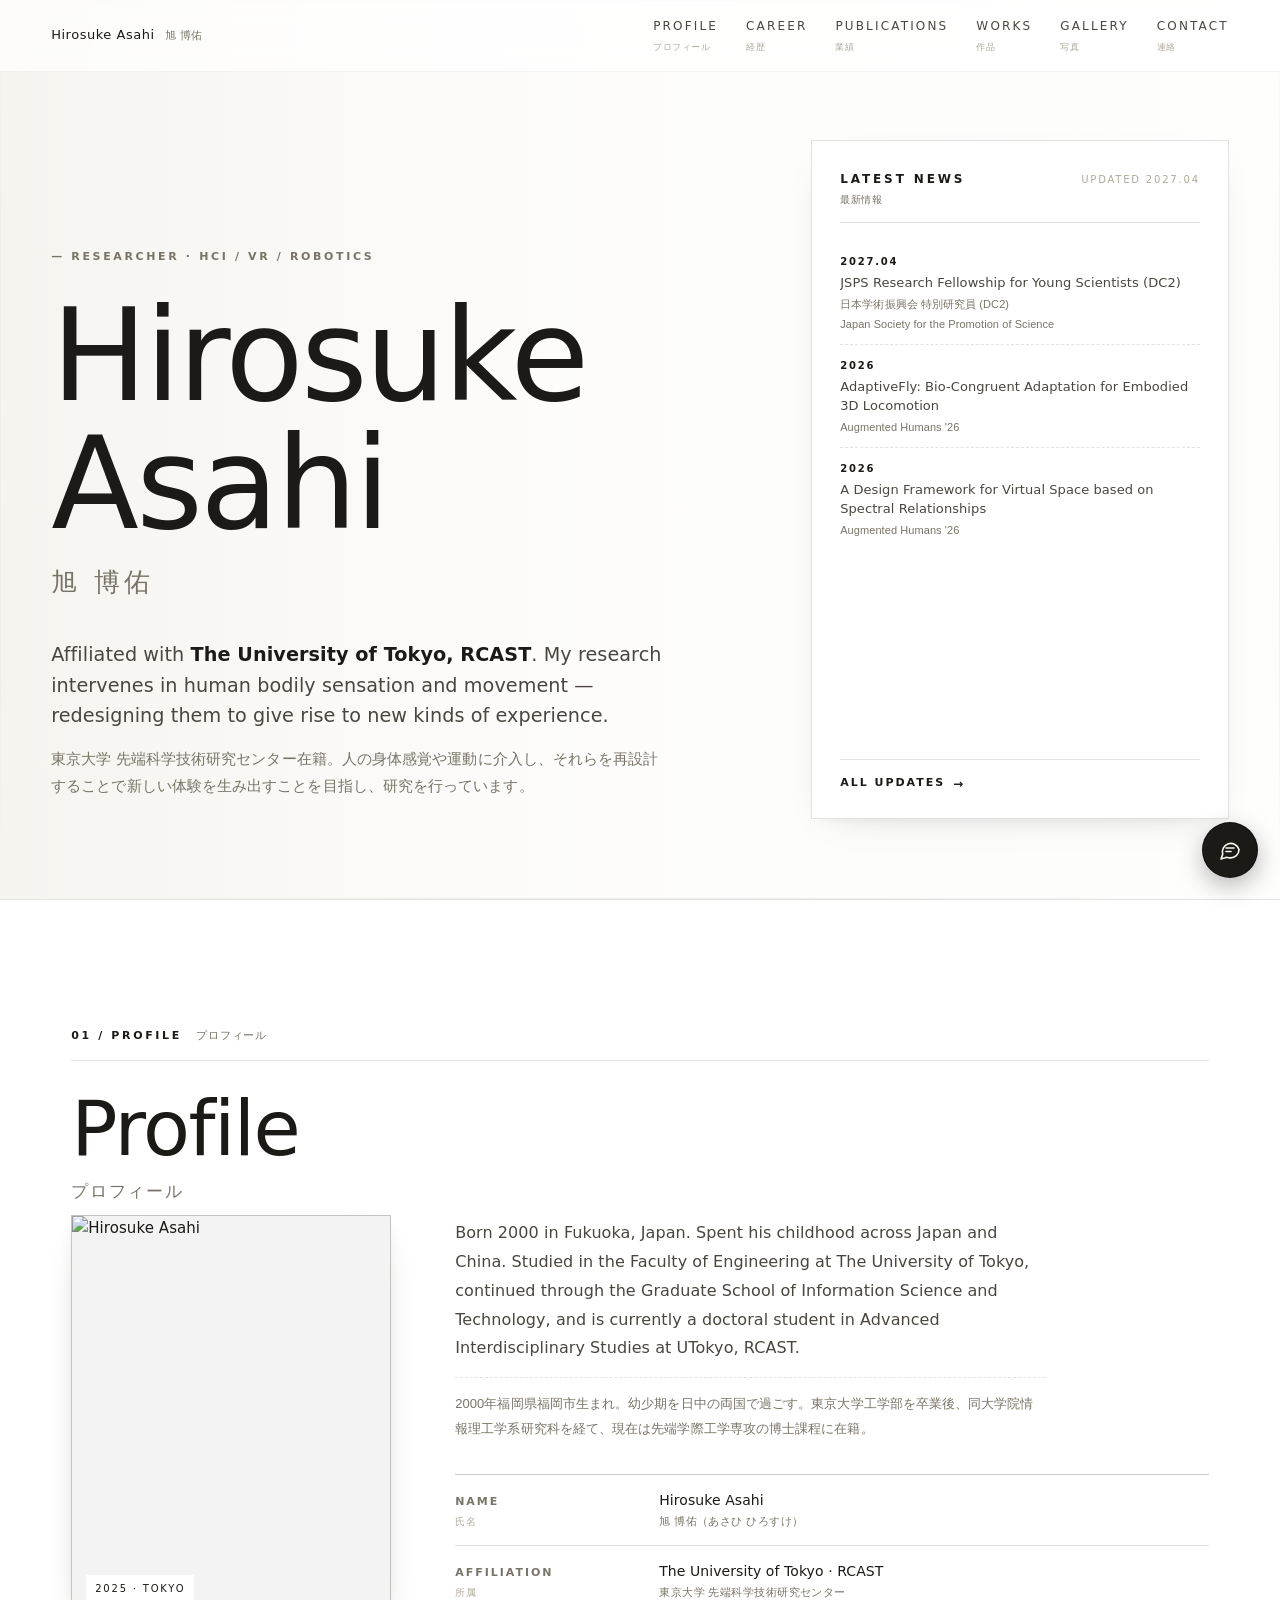
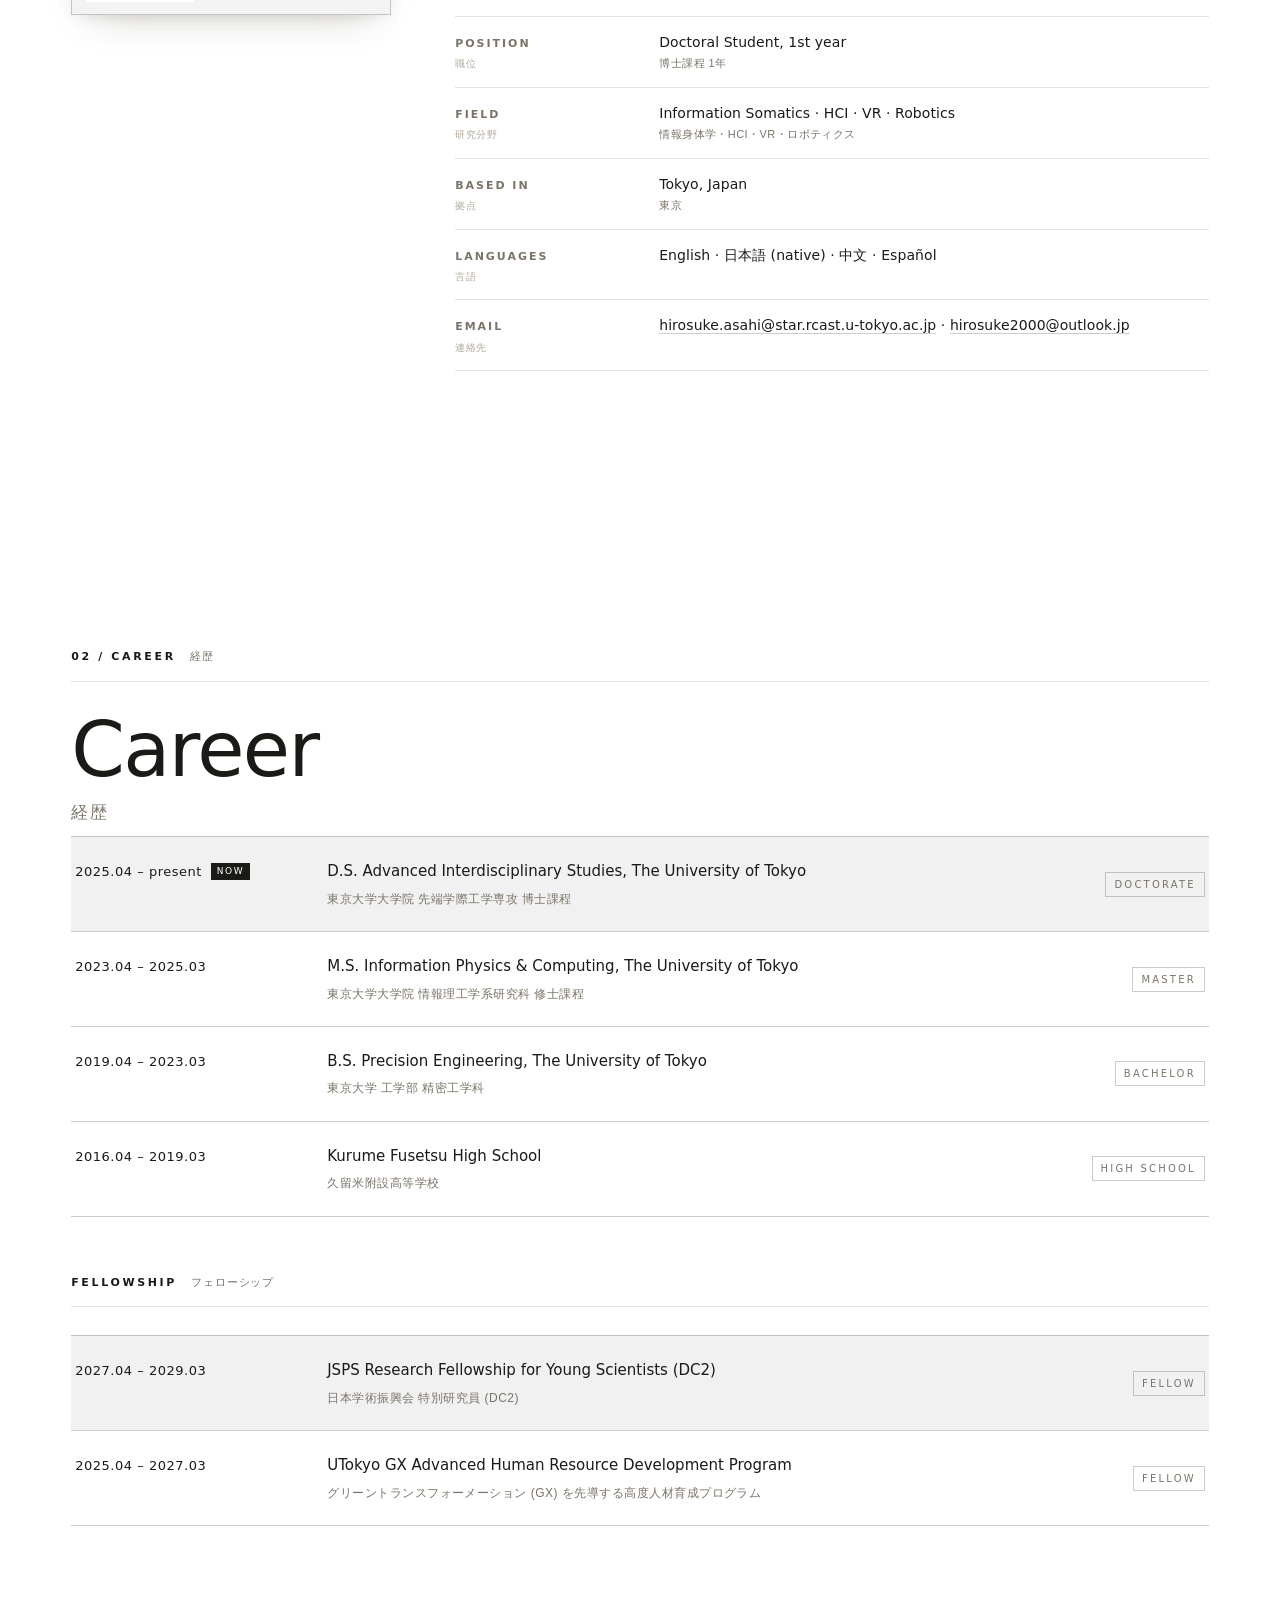
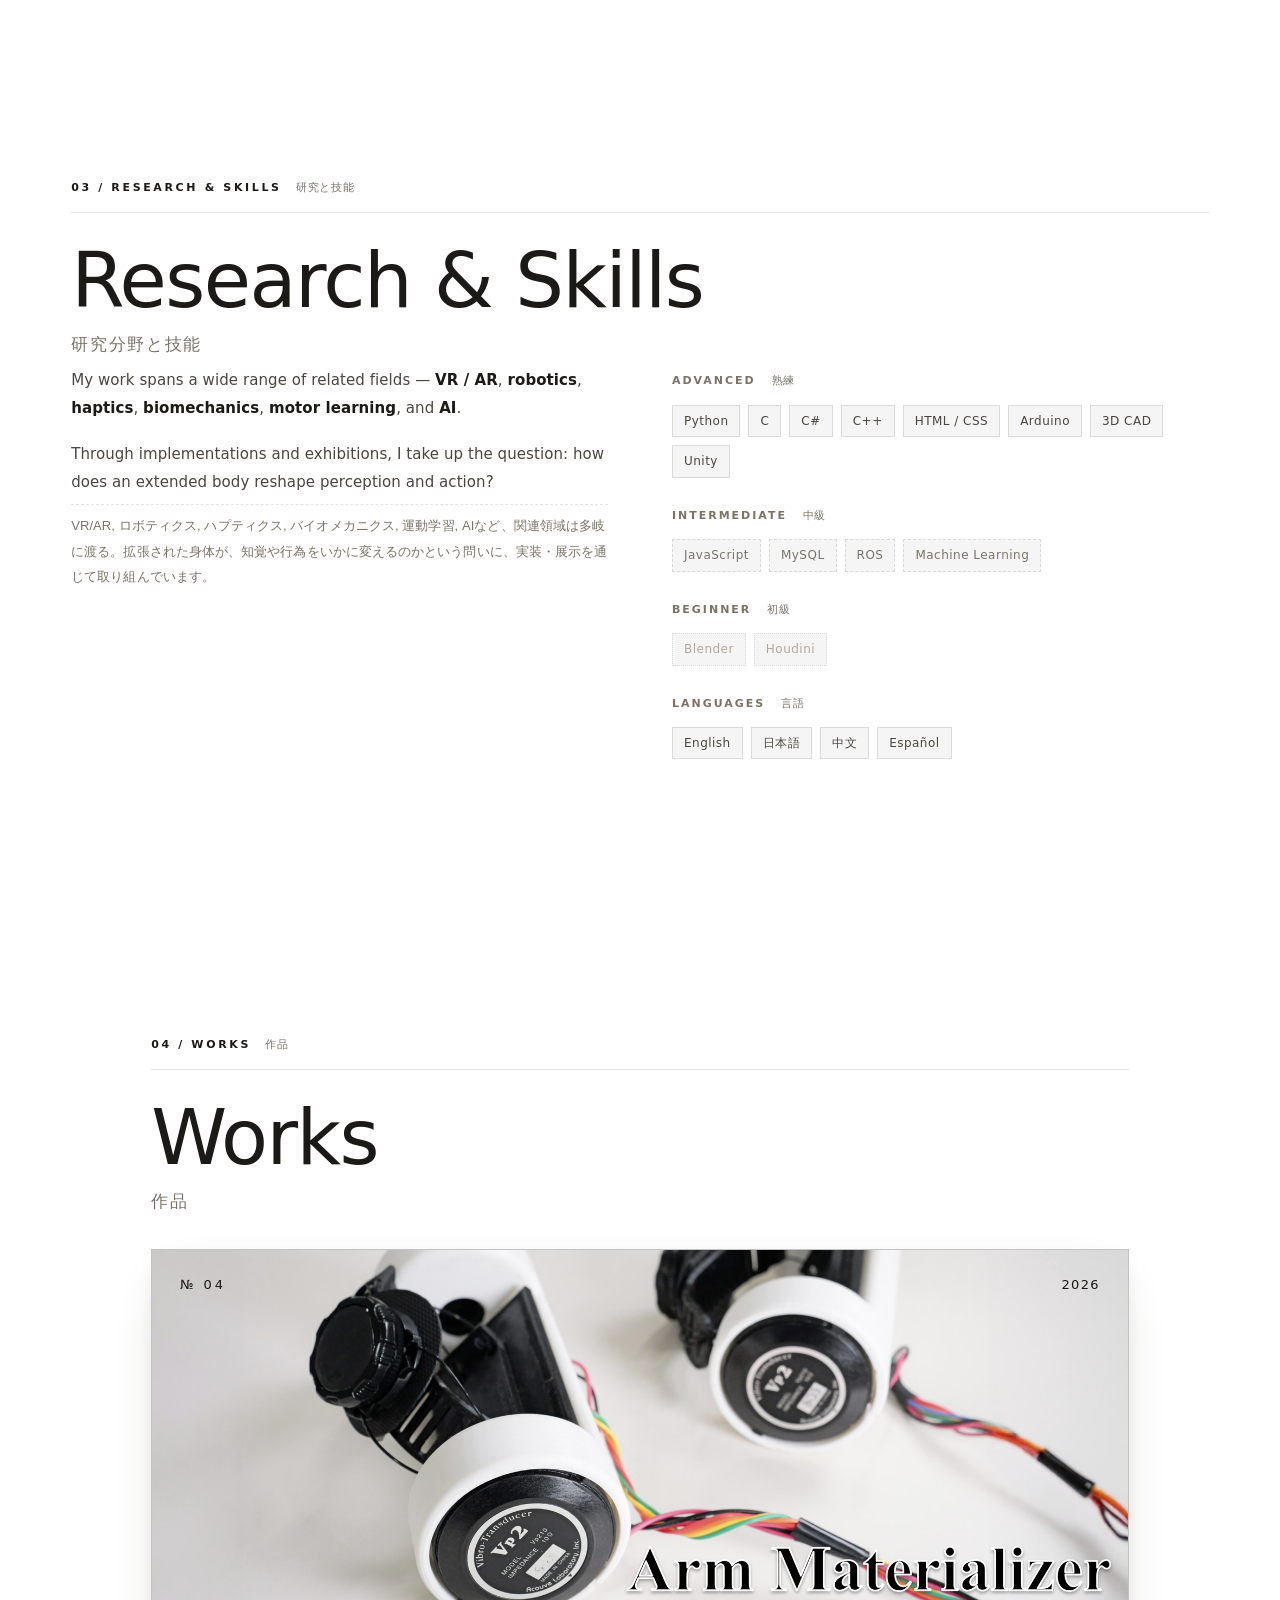
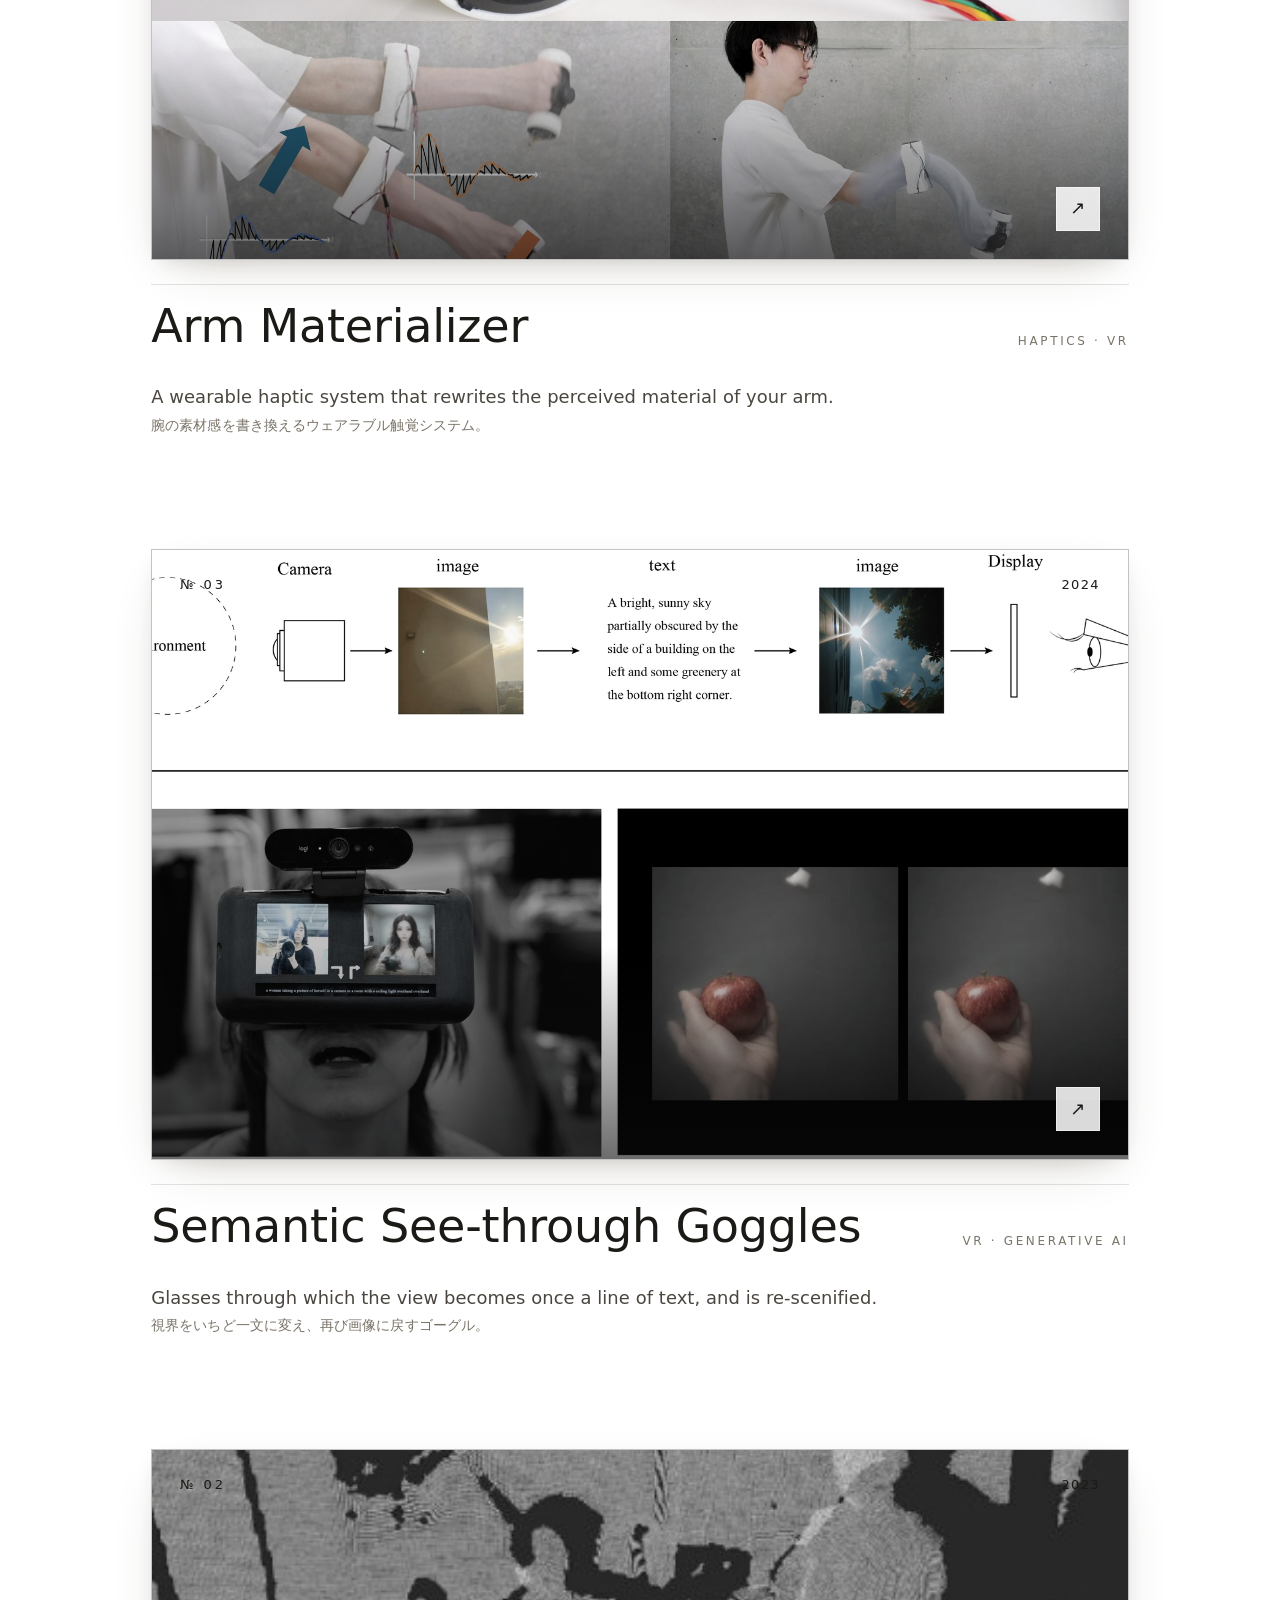
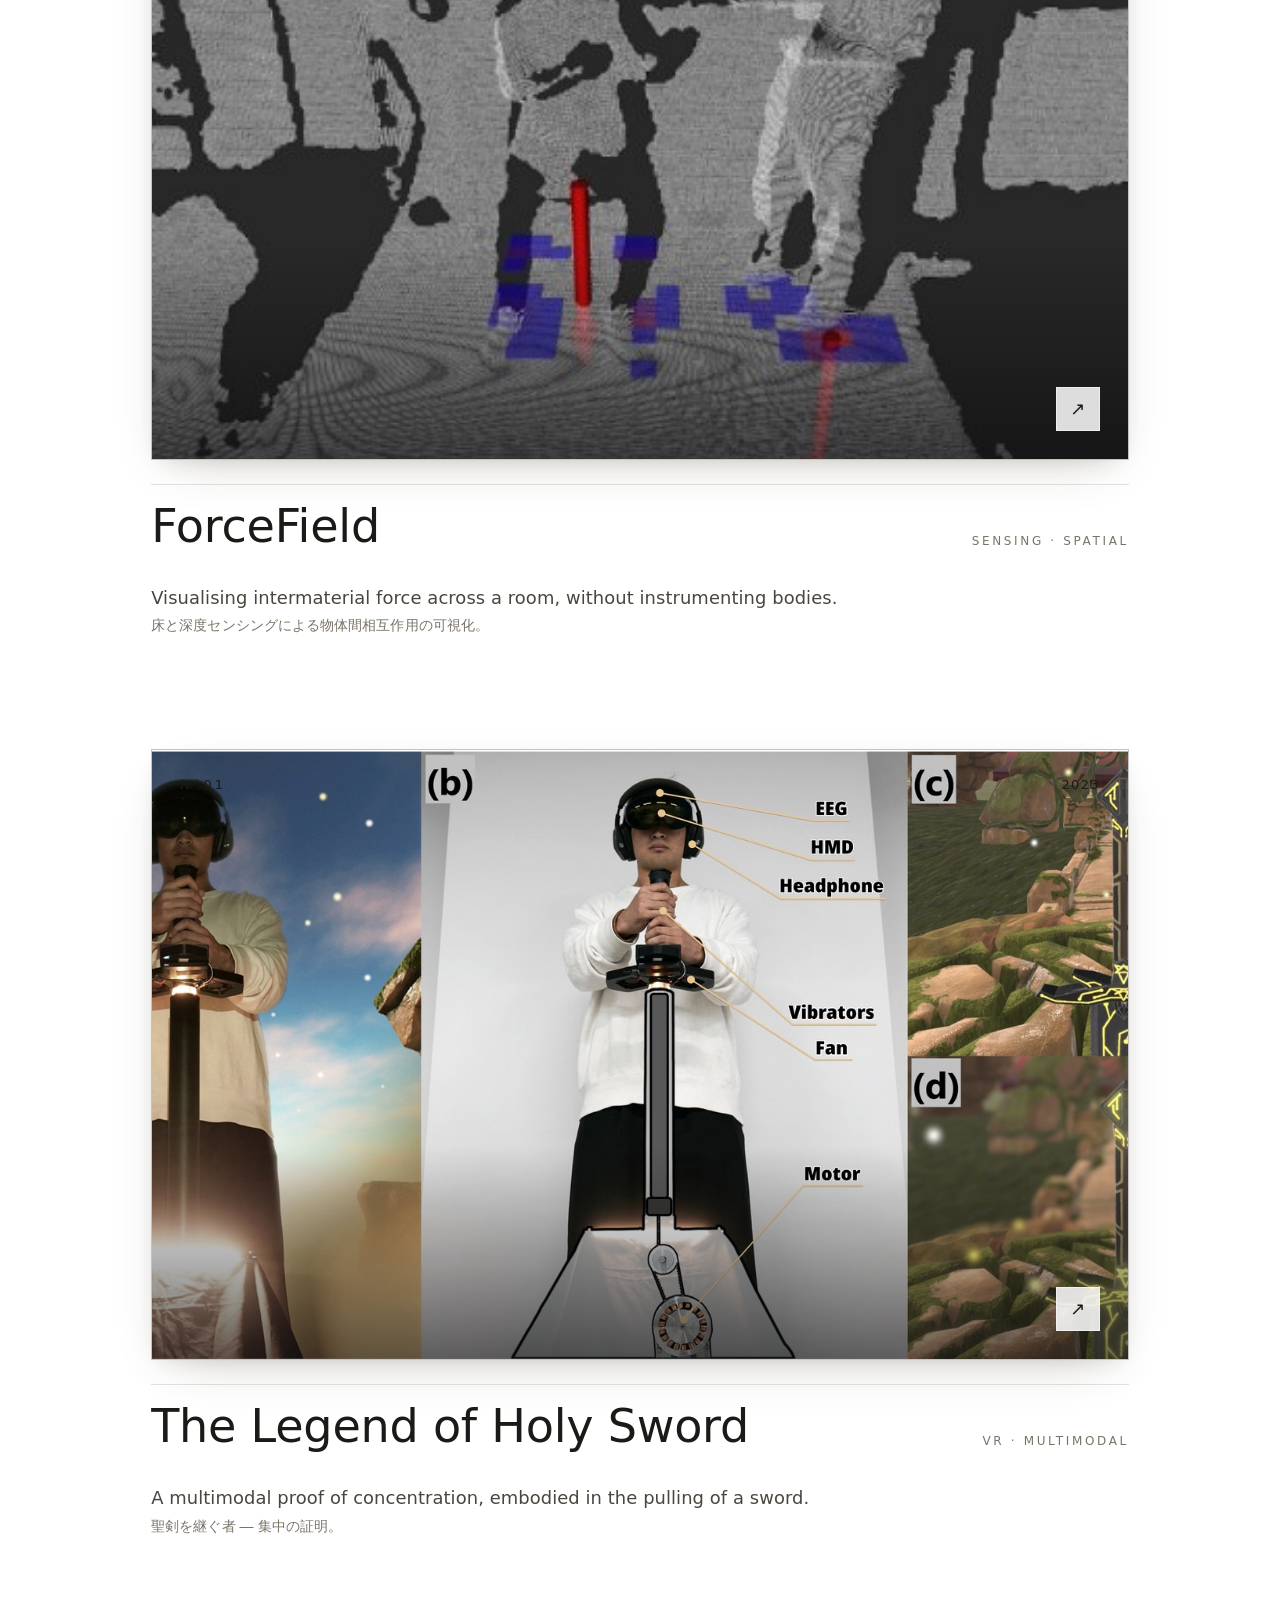
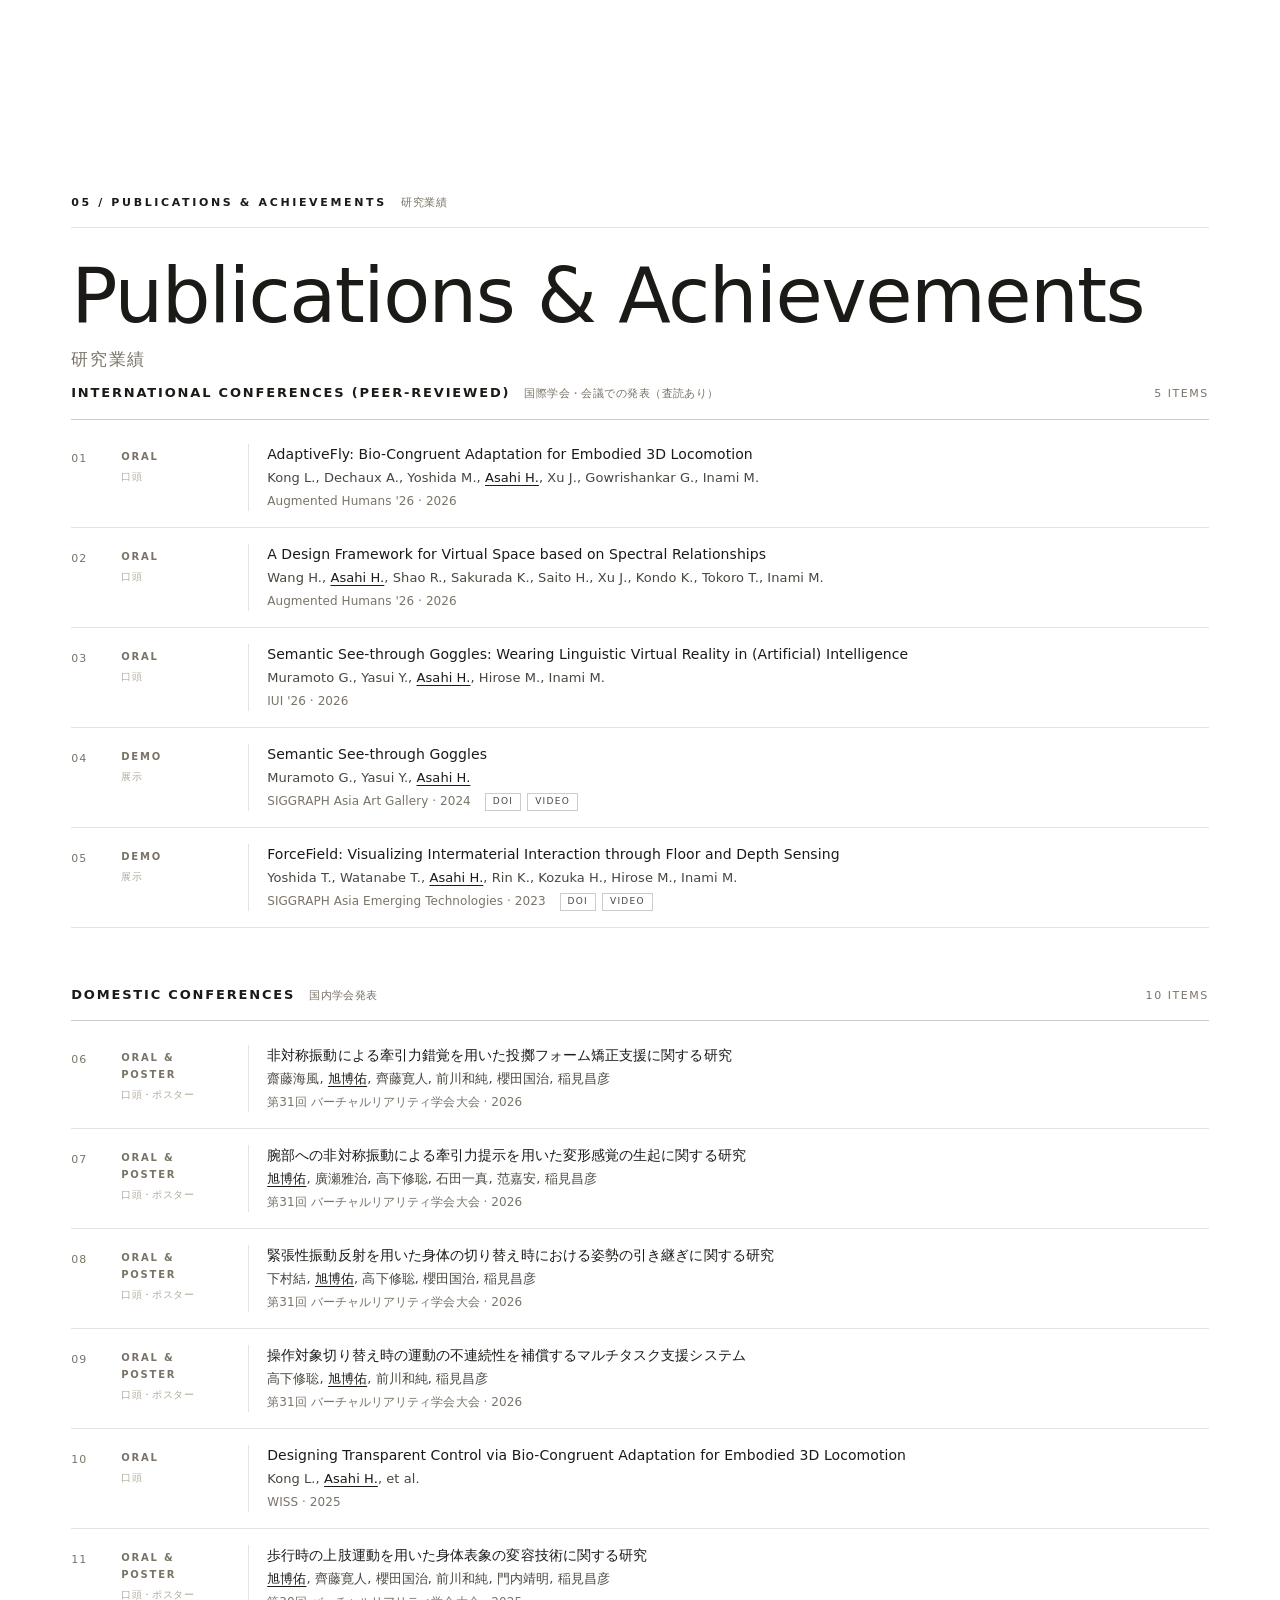
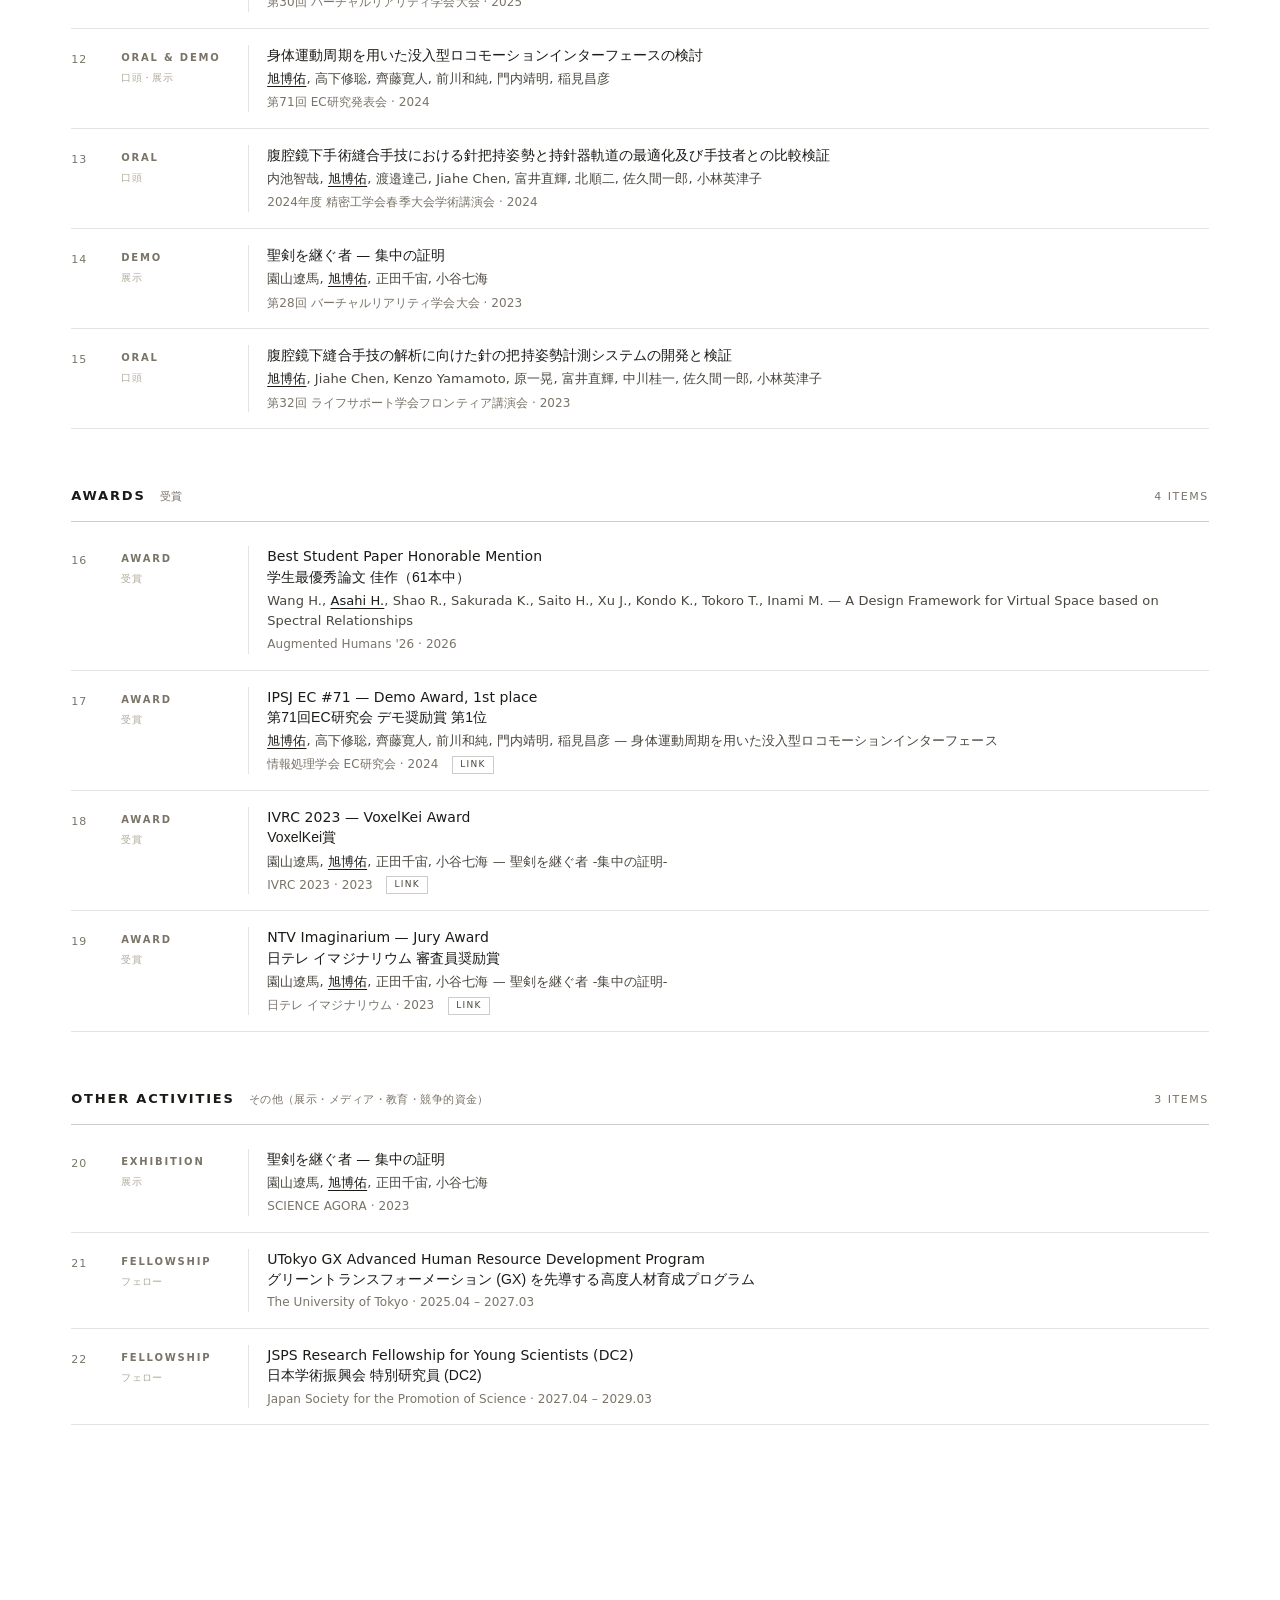
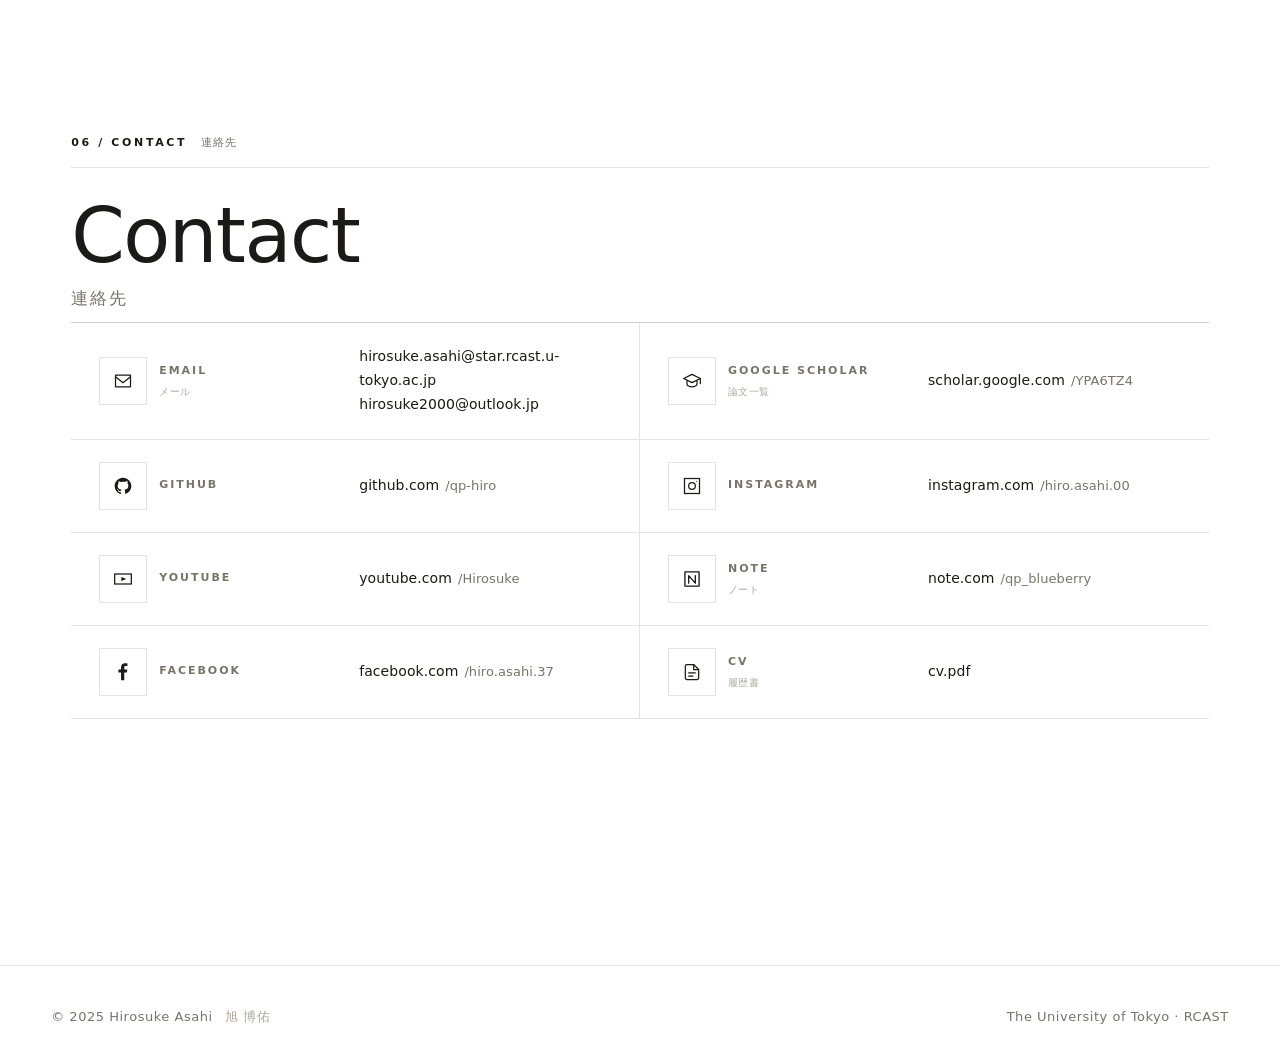
==== commit 294f0d80: "CV: auto-generated from profile.json + publications.json - Add profile.json with structured bio data" ====
--- a/index.html
+++ b/index.html
@@ -879,8 +879,8 @@
                 <span class="contact-row__value">facebook.com<span class="handle">/hiro.asahi.37</span></span>
             </a>
 
-            <!-- CV -->
-            <a class="contact-row" href="CV_template.pdf" target="_blank" rel="noopener">
+            <!-- CV — auto-generated from profile.json + publications.json by tools/build_cv.py -->
+            <a class="contact-row" href="cv.pdf" target="_blank" rel="noopener">
                 <span class="contact-row__icon" aria-hidden="true">
                     <svg viewBox="0 0 24 24" fill="none" stroke="currentColor" stroke-width="1.5" stroke-linecap="round" stroke-linejoin="round">
                         <path d="M14 3H6a2 2 0 00-2 2v14a2 2 0 002 2h12a2 2 0 002-2V9z"/>
@@ -890,7 +890,7 @@
                     </svg>
                 </span>
                 <span class="contact-row__label">CV <span class="jp">履歴書</span></span>
-                <span class="contact-row__value">CV_template.pdf</span>
+                <span class="contact-row__value">cv.pdf</span>
             </a>
 
         </div>
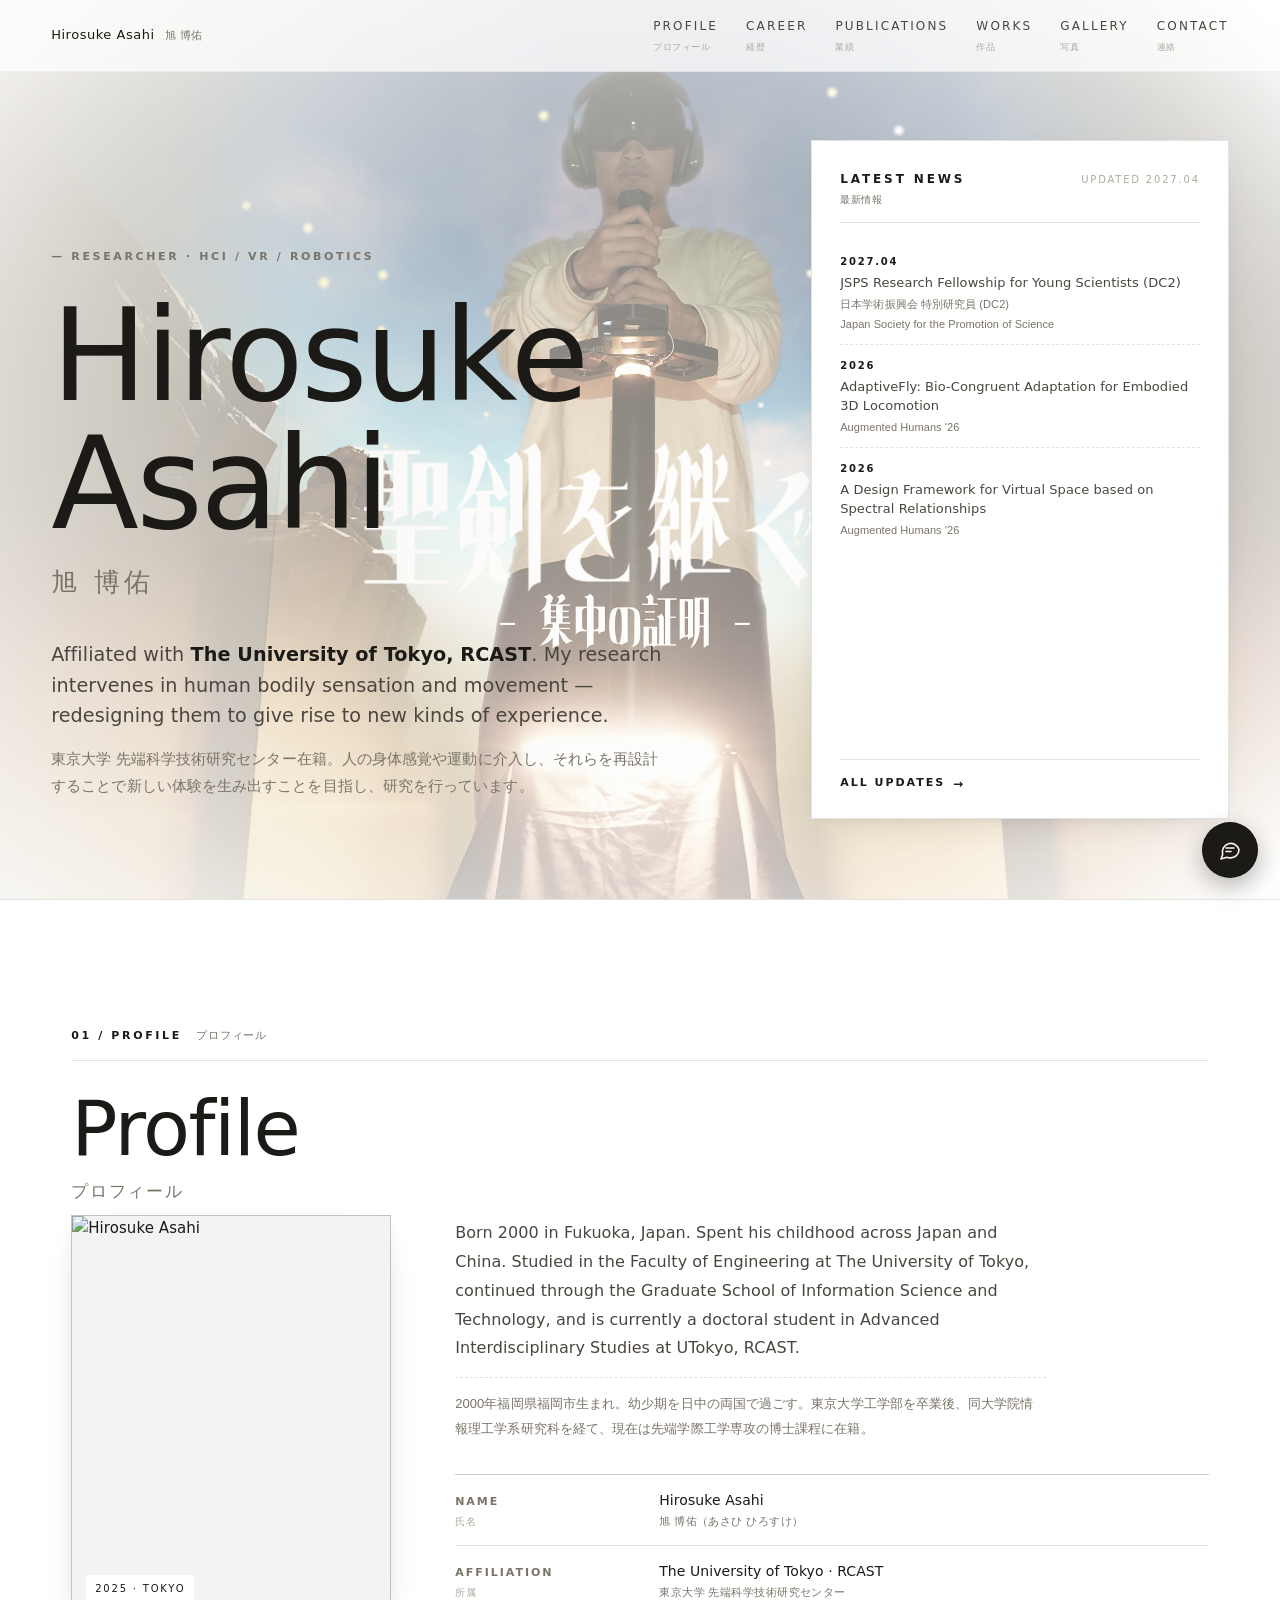
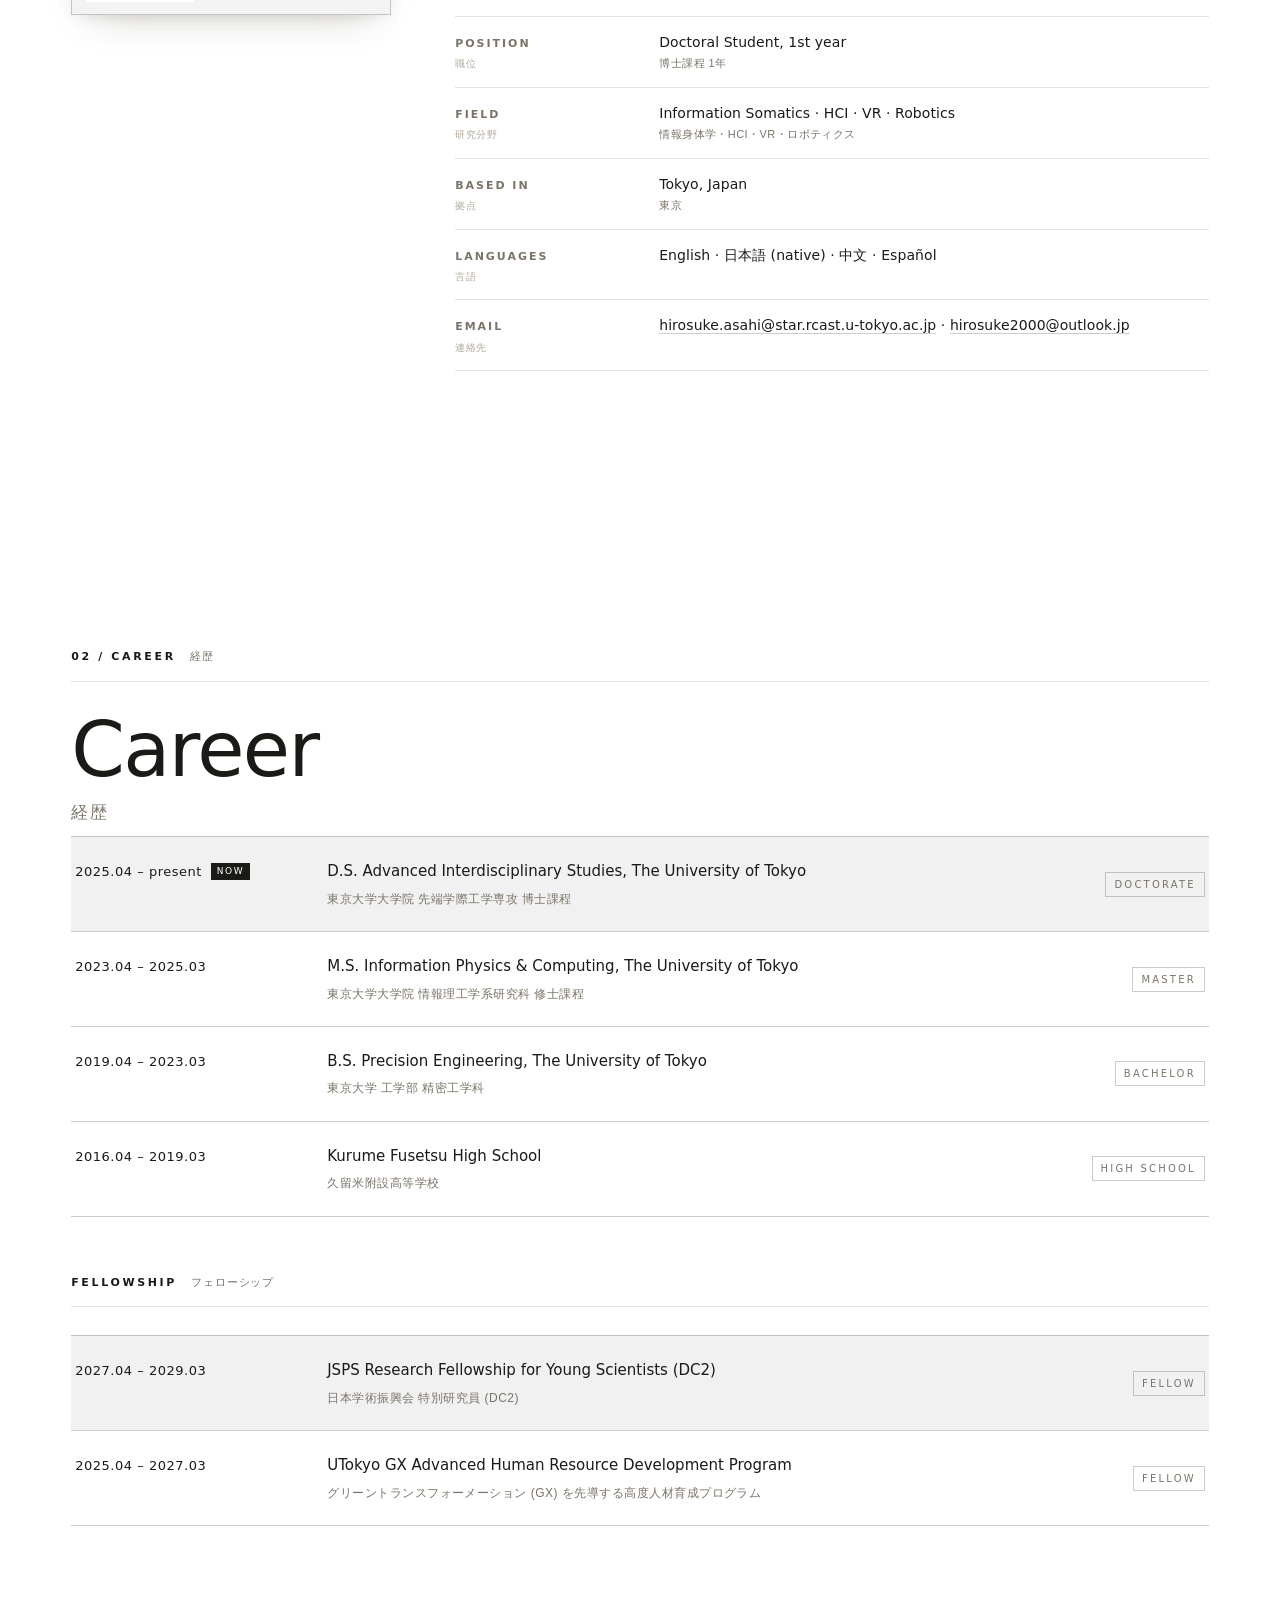
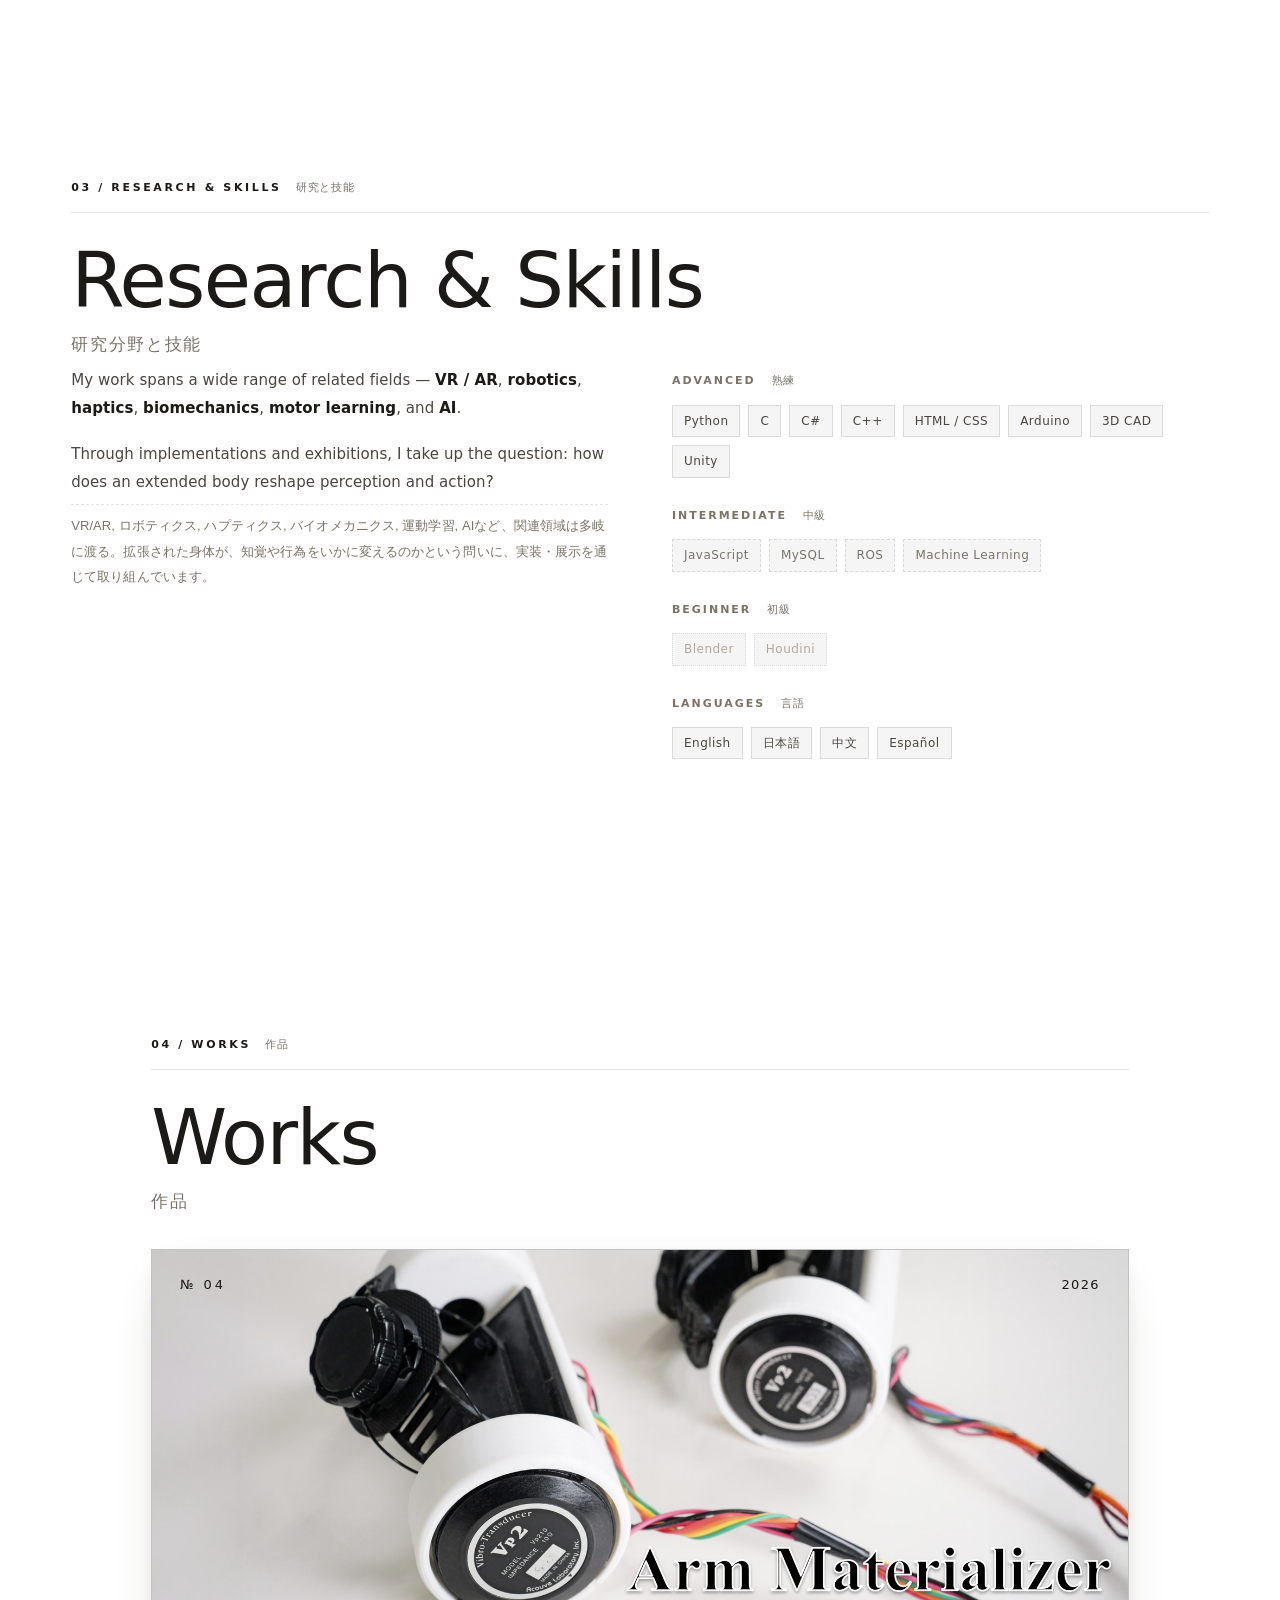
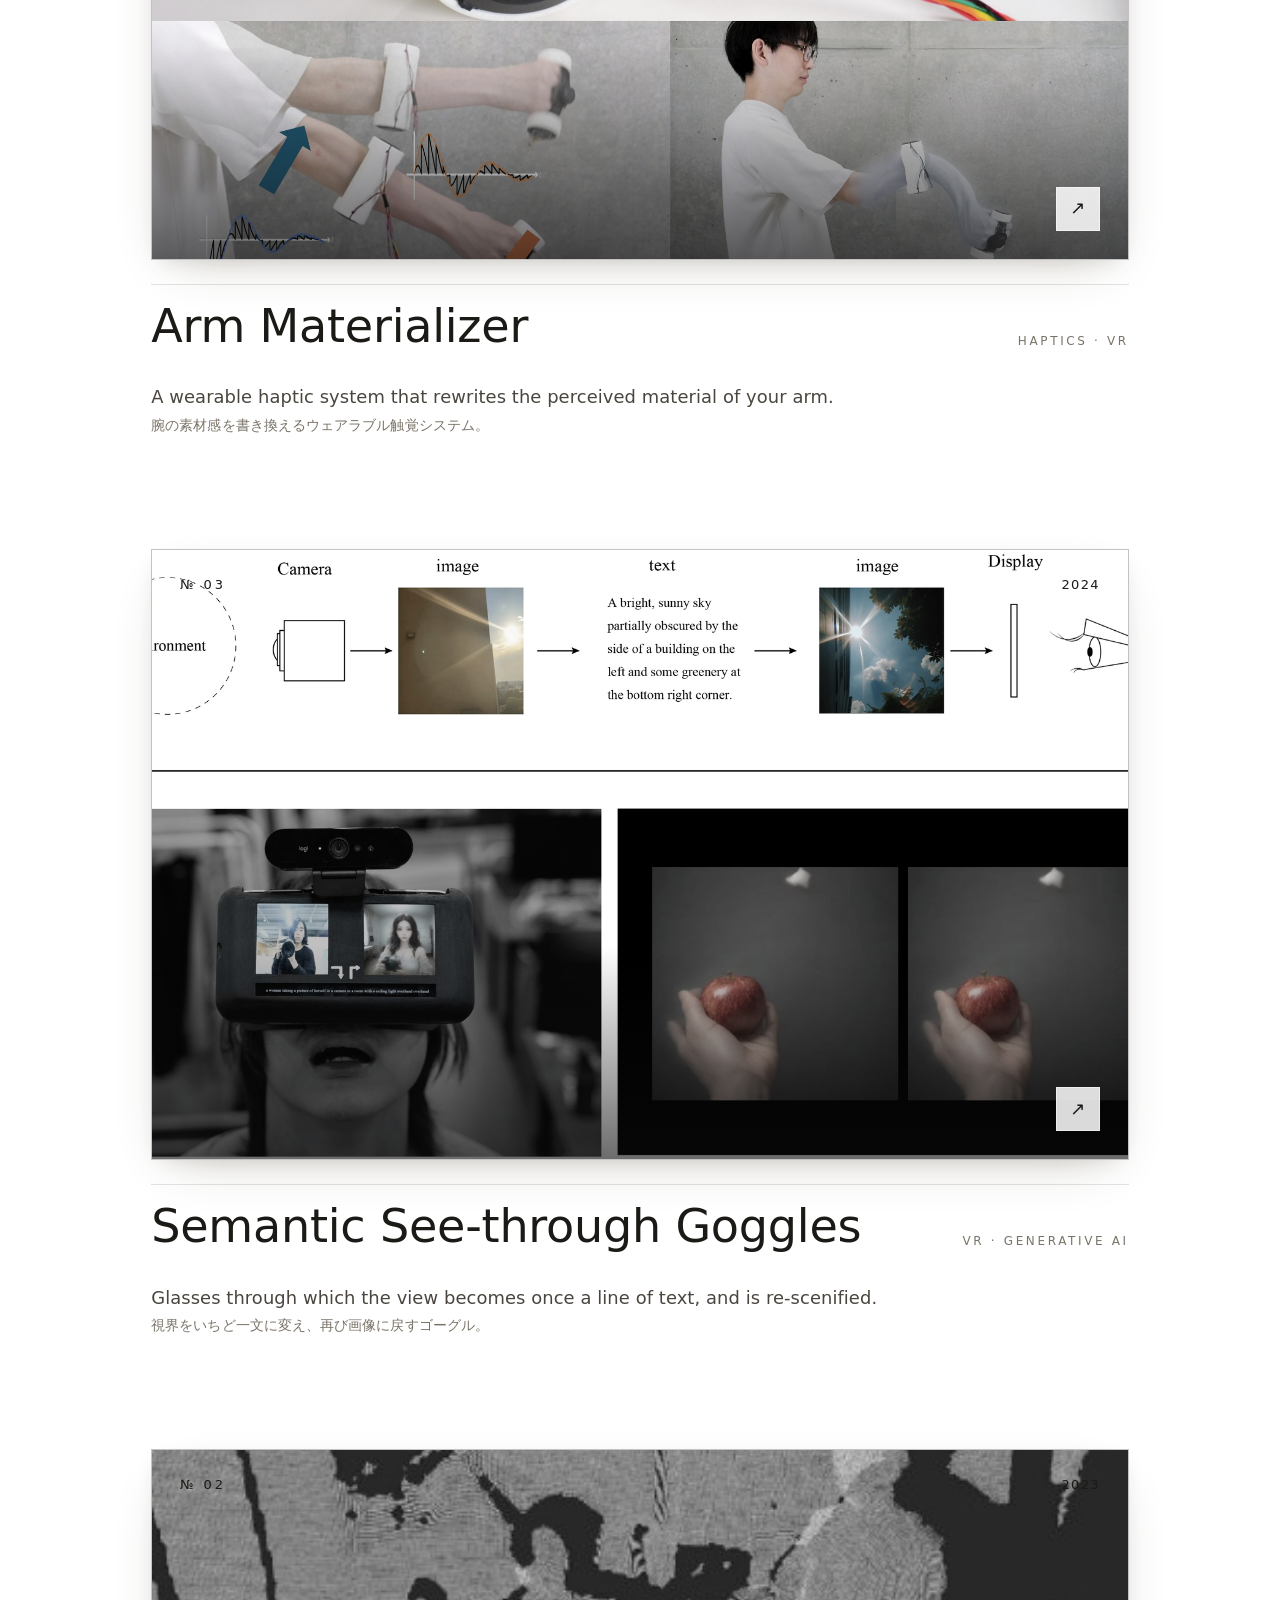
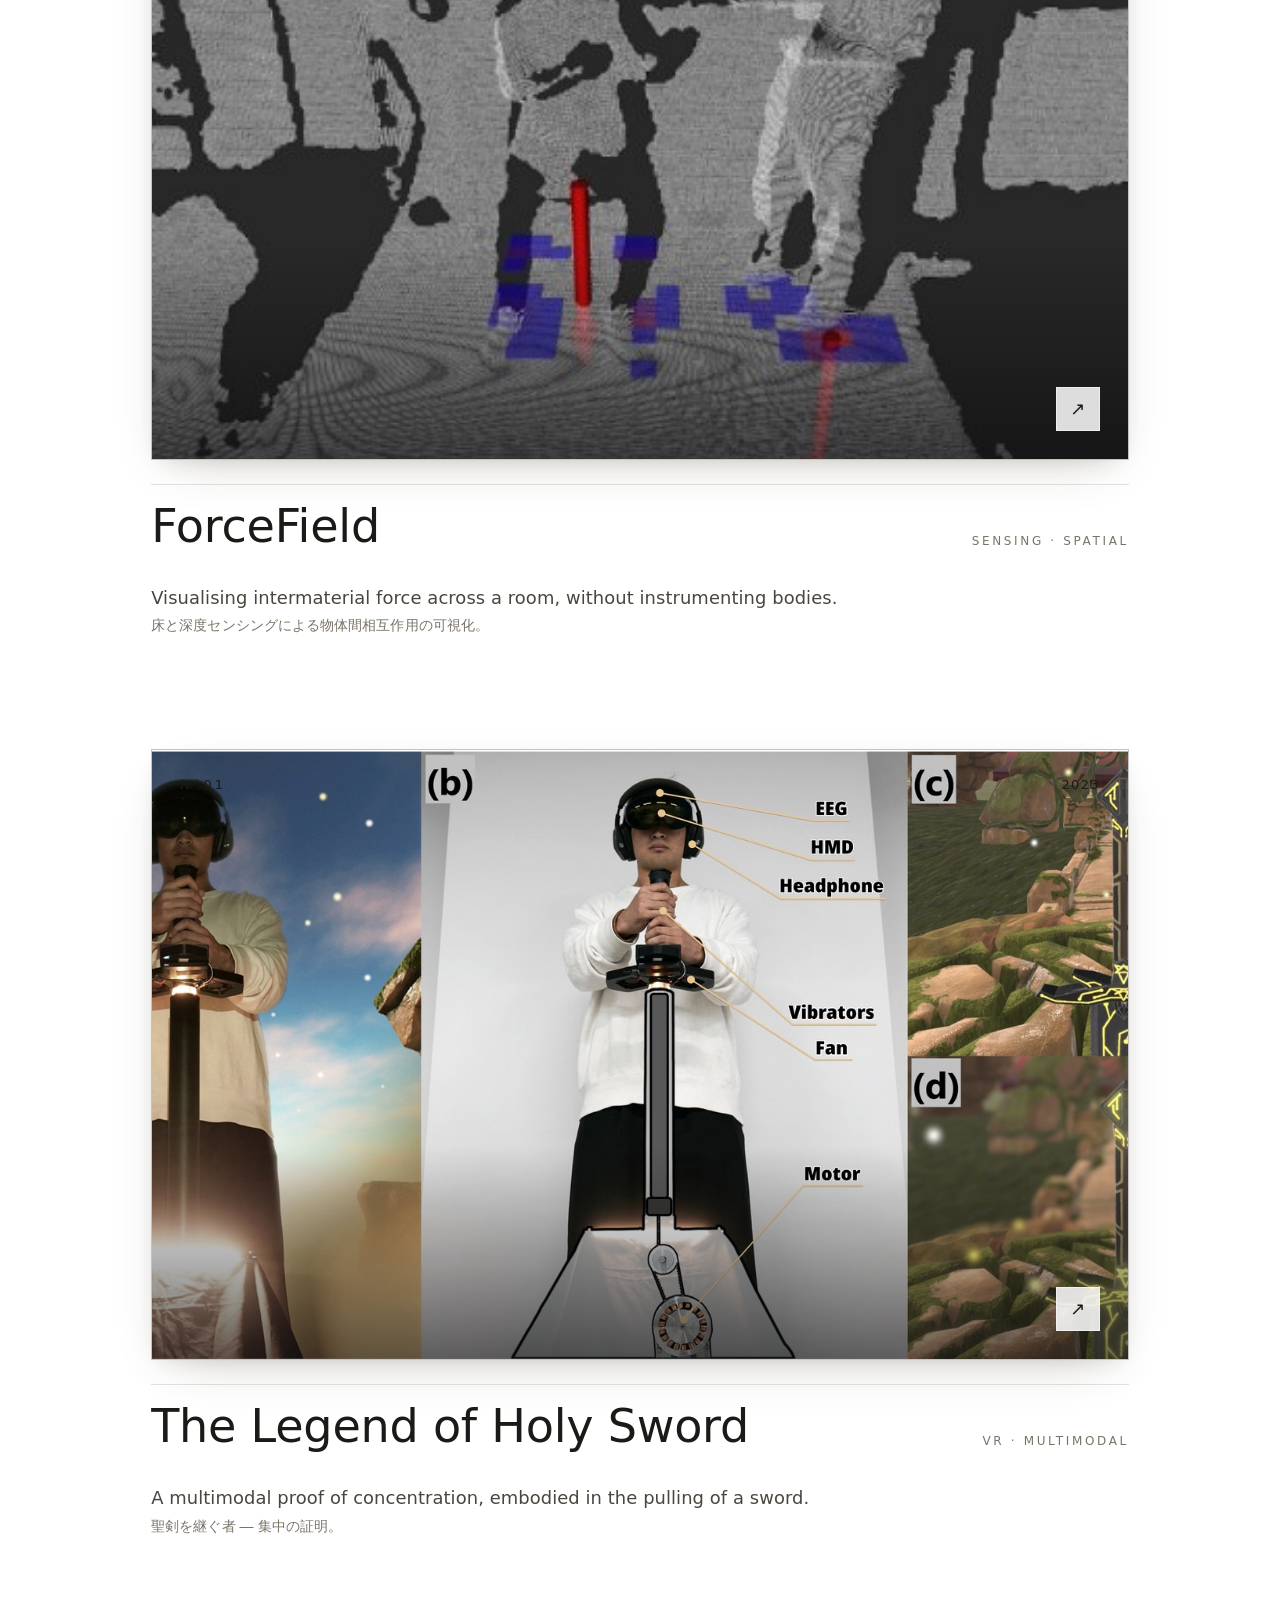
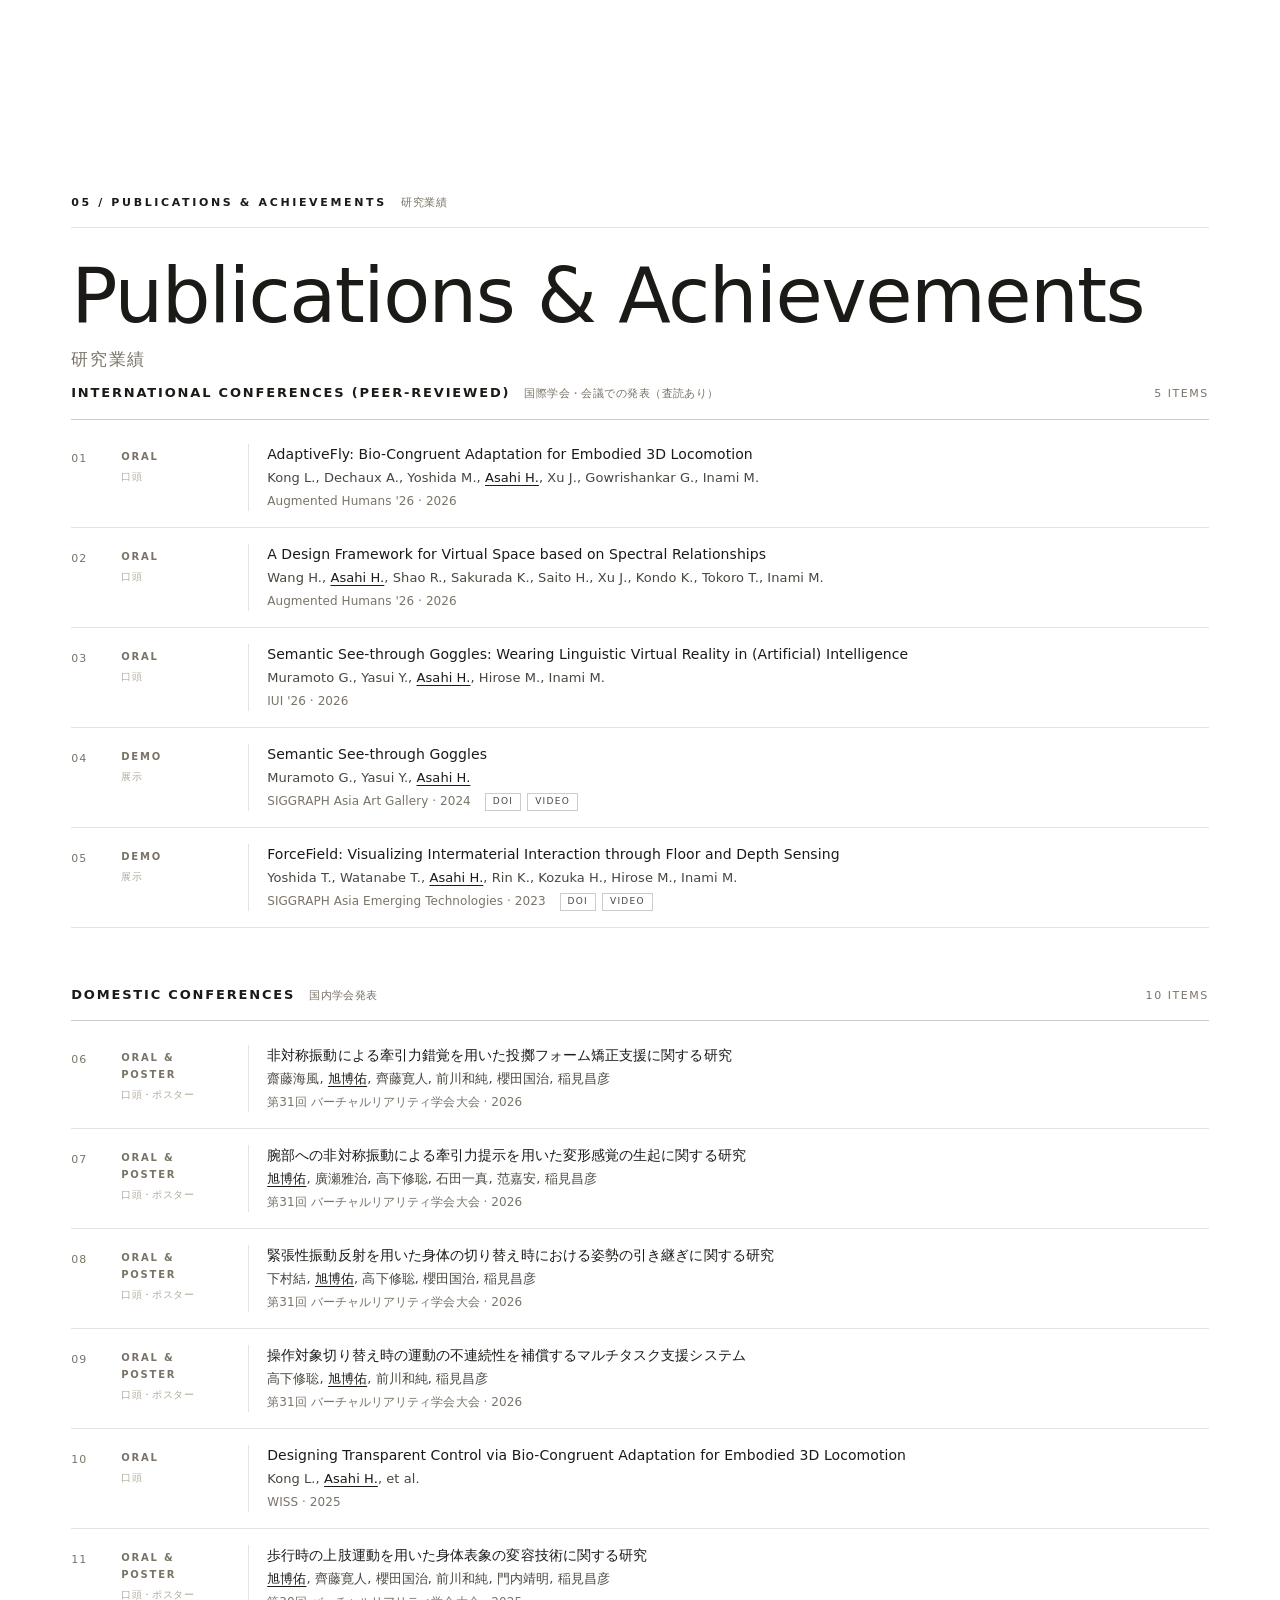
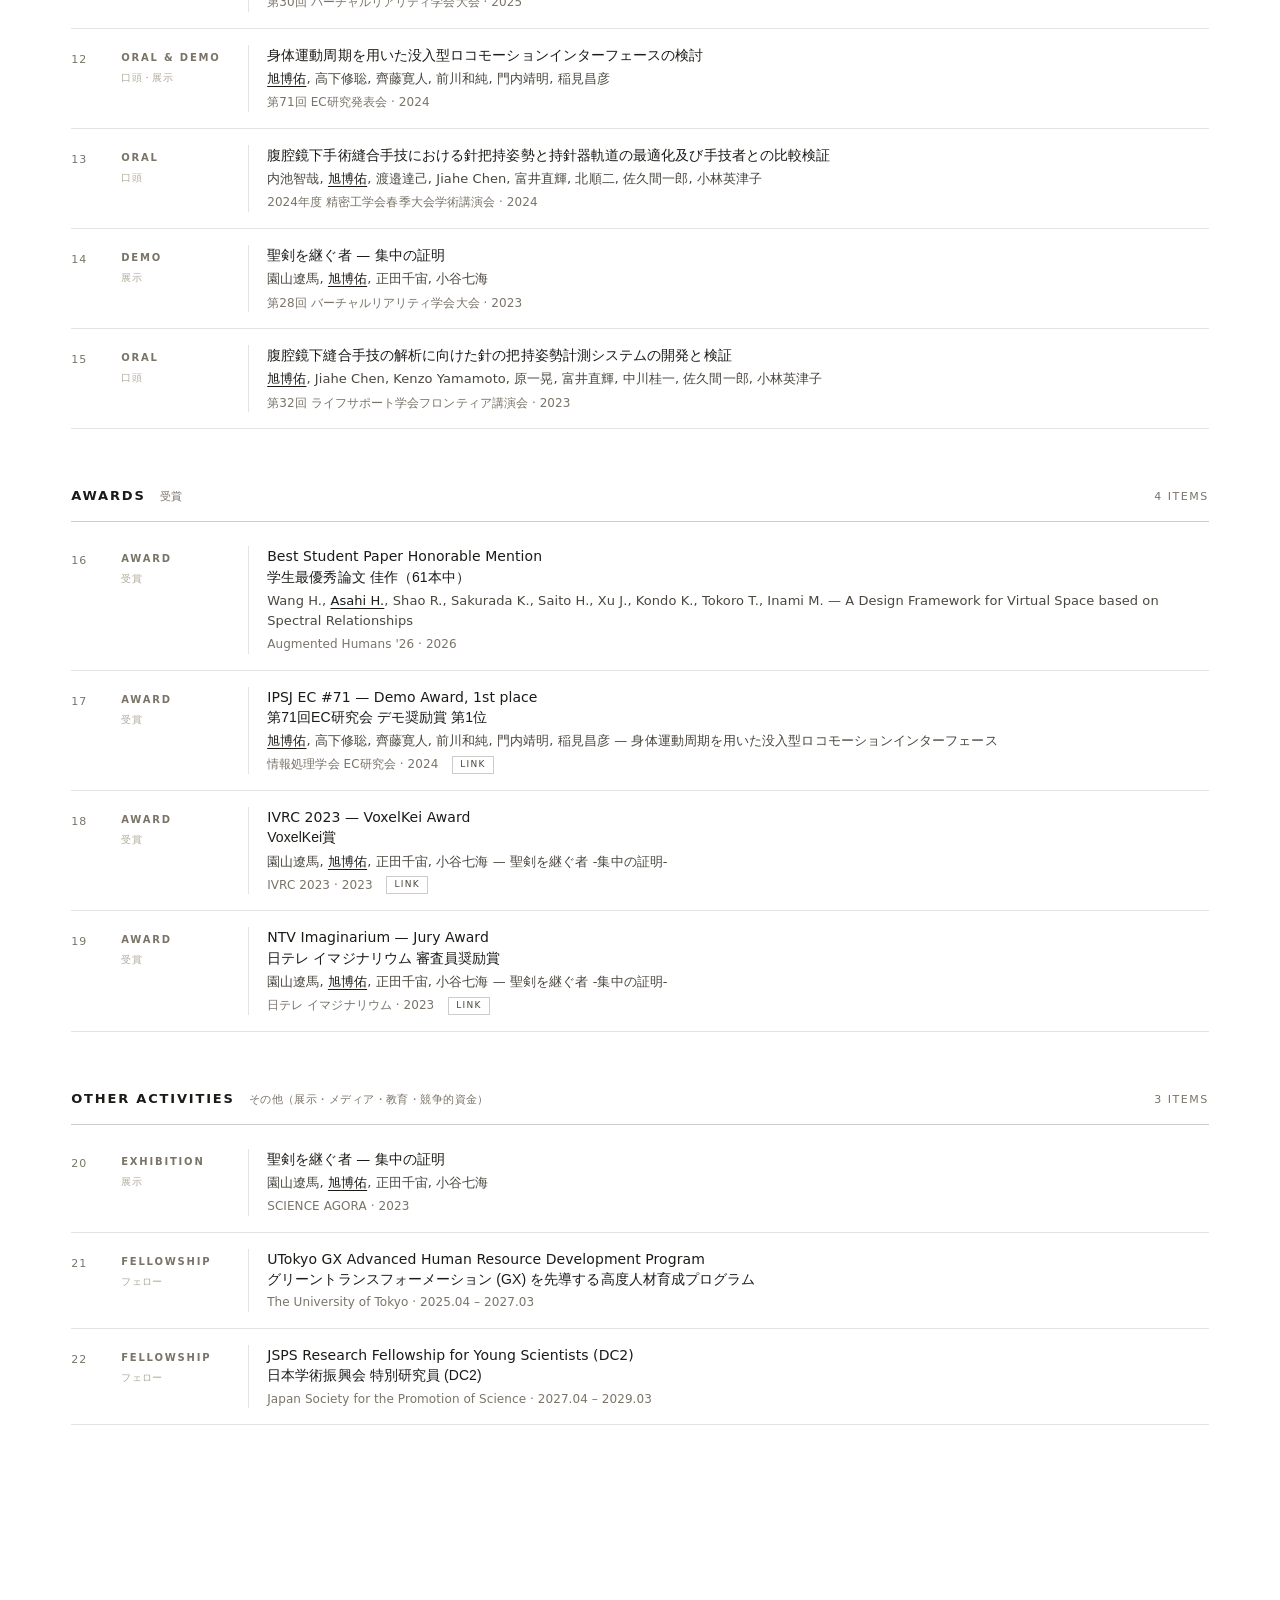
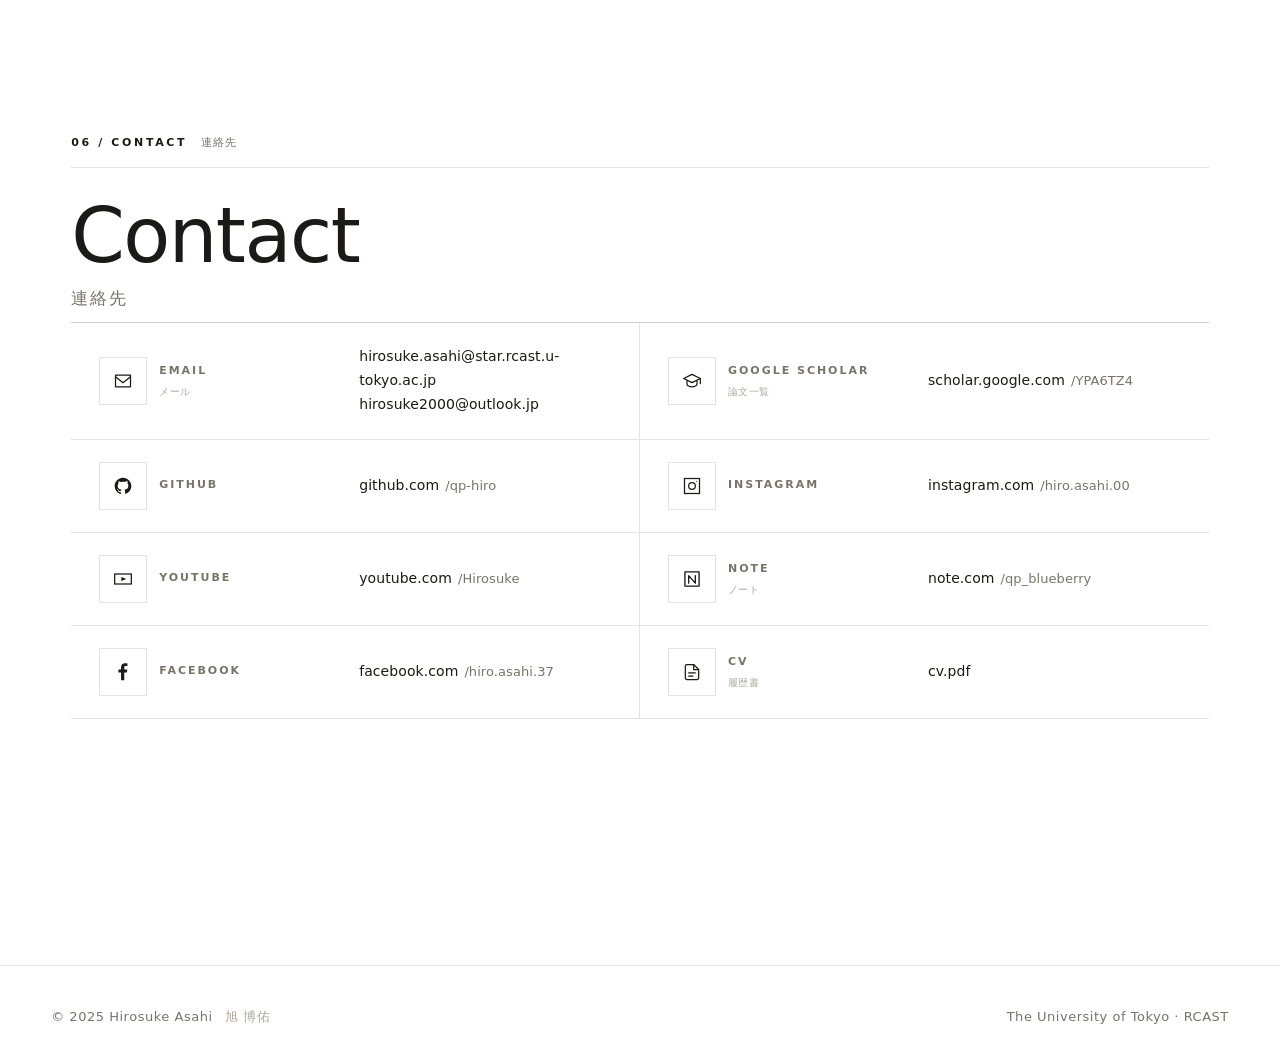
==== commit ee7deb4c: "Hero: move background slideshow from Drive URLs to Hero/ folder - Add Hero/ with the current four im" ====
--- a/index.html
+++ b/index.html
@@ -122,12 +122,16 @@
          ════════════════════════════════════════════════════════════ -->
     <section class="hero">
 
-        <!-- ► EDIT: hero background slideshow images (rotate every 7s) -->
+        <!-- Hero background slideshow images (rotate every 7s).
+             Add / remove images in the Hero/ folder; build_hero.py regenerates
+             this block on push. -->
         <div class="hero-bg" aria-hidden="true">
-            <img src="https://lh3.googleusercontent.com/d/1HwHNMH3iIJZEBZByImbqWEr1rYc4lCPx" class="hero-bg__img is-active" alt="">
-            <img src="https://lh3.googleusercontent.com/d/1IHtE2kUWjXD9sMAgaawyQXPuxrGbZaVh" class="hero-bg__img" alt="">
-            <img src="https://lh3.googleusercontent.com/d/1Y96D81uLq707sGF1LZr2nEi8DwchITOq" class="hero-bg__img" alt="">
-            <img src="https://lh3.googleusercontent.com/d/1rxPZswYmU1gi2_4rwbsptQi_EyvAPC3T" class="hero-bg__img" alt="">
+            <!-- HERO:AUTO:BEGIN -->
+            <img src="Hero/01.jpg" class="hero-bg__img is-active" alt="" loading="eager">
+            <img src="Hero/02.jpg" class="hero-bg__img" alt="" loading="eager">
+            <img src="Hero/03.jpg" class="hero-bg__img" alt="" loading="eager">
+            <img src="Hero/04.jpg" class="hero-bg__img" alt="" loading="eager">
+            <!-- HERO:AUTO:END -->
             <div class="hero-bg__veil"></div>
             <div class="hero-bg__grain"></div>
         </div>
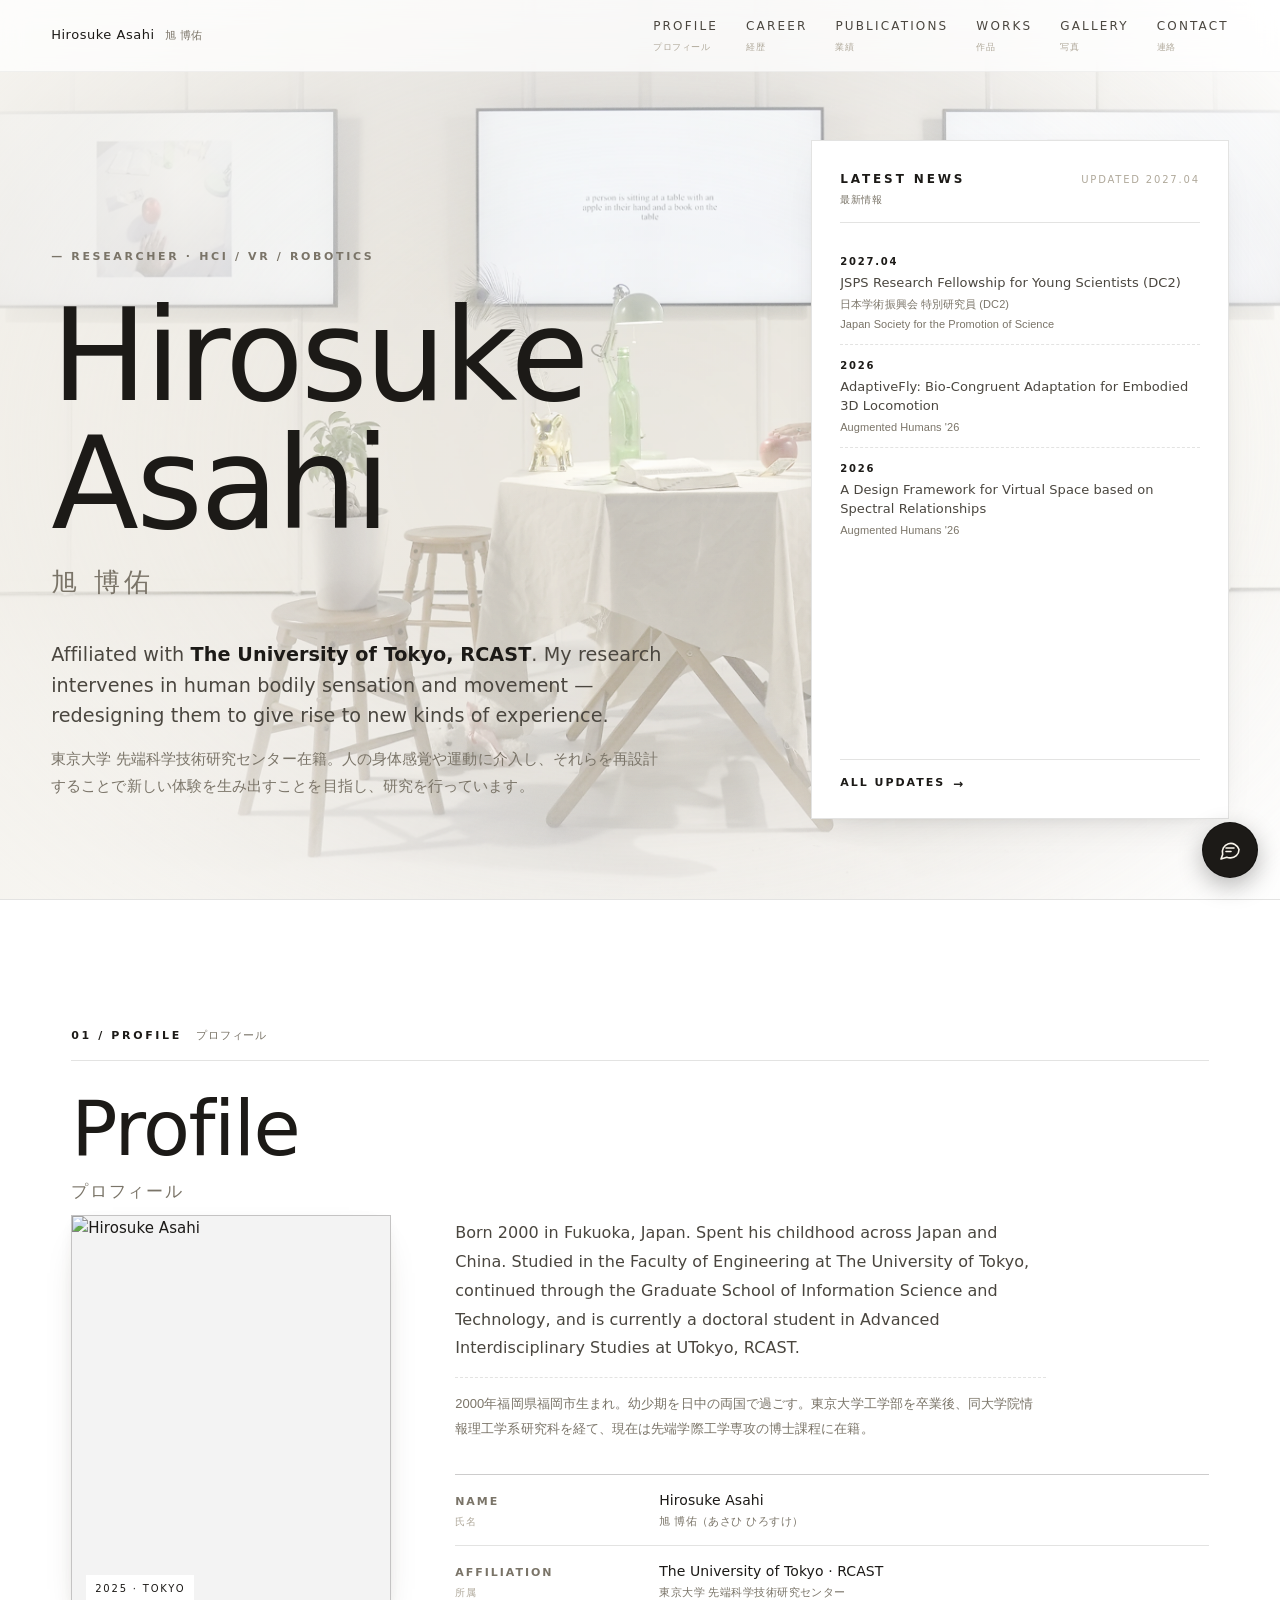
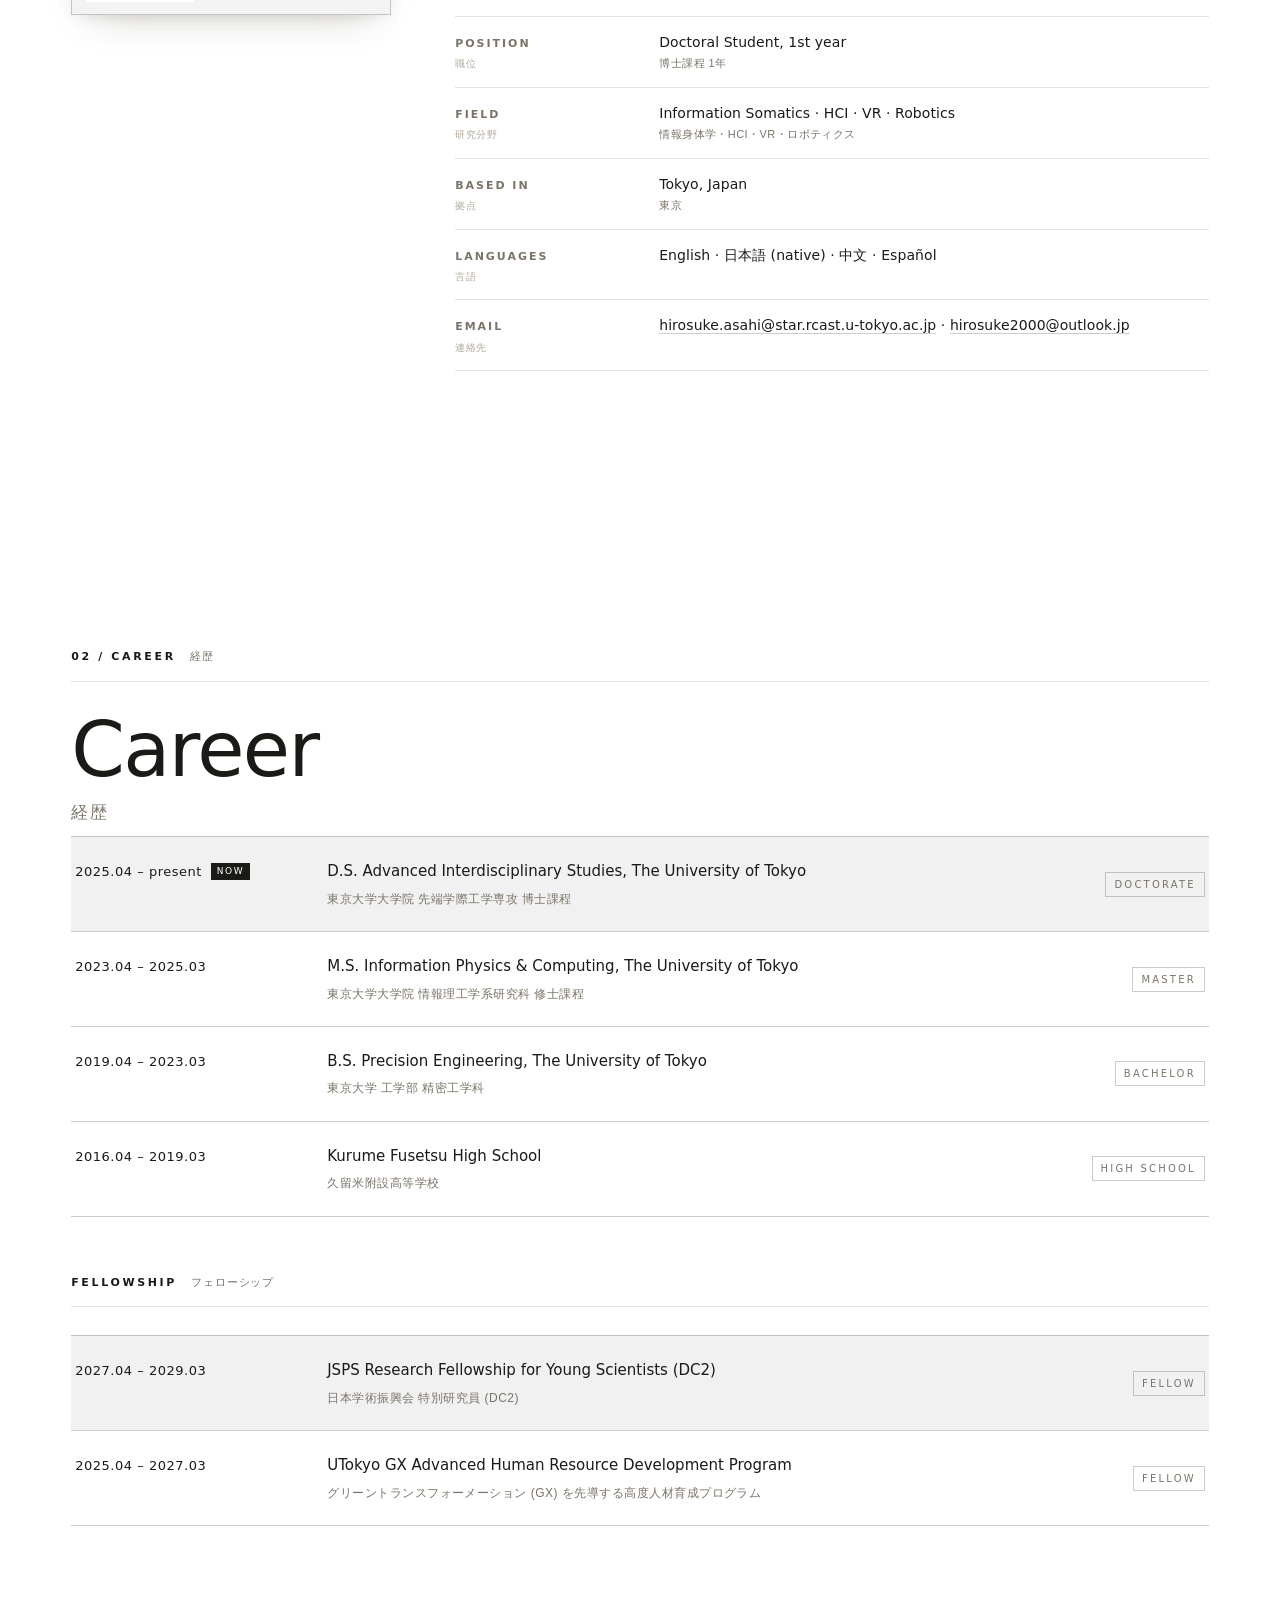
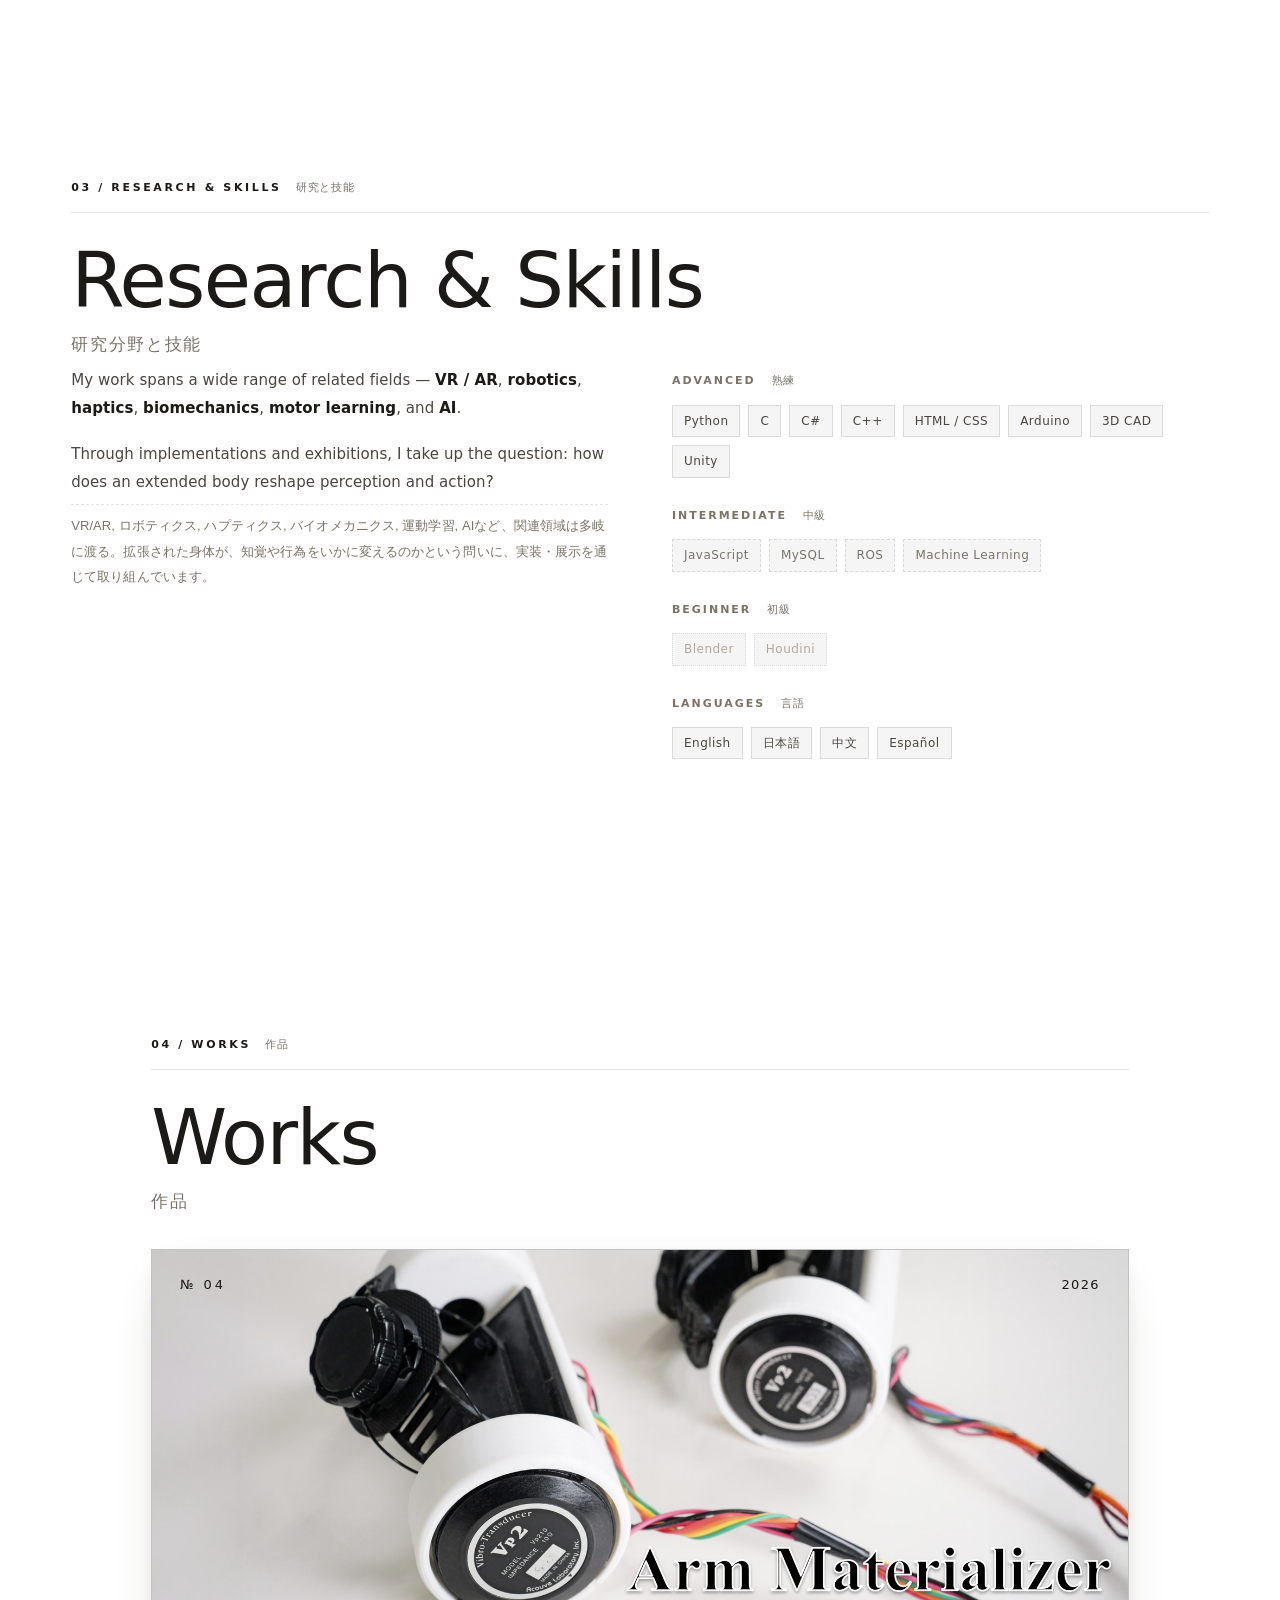
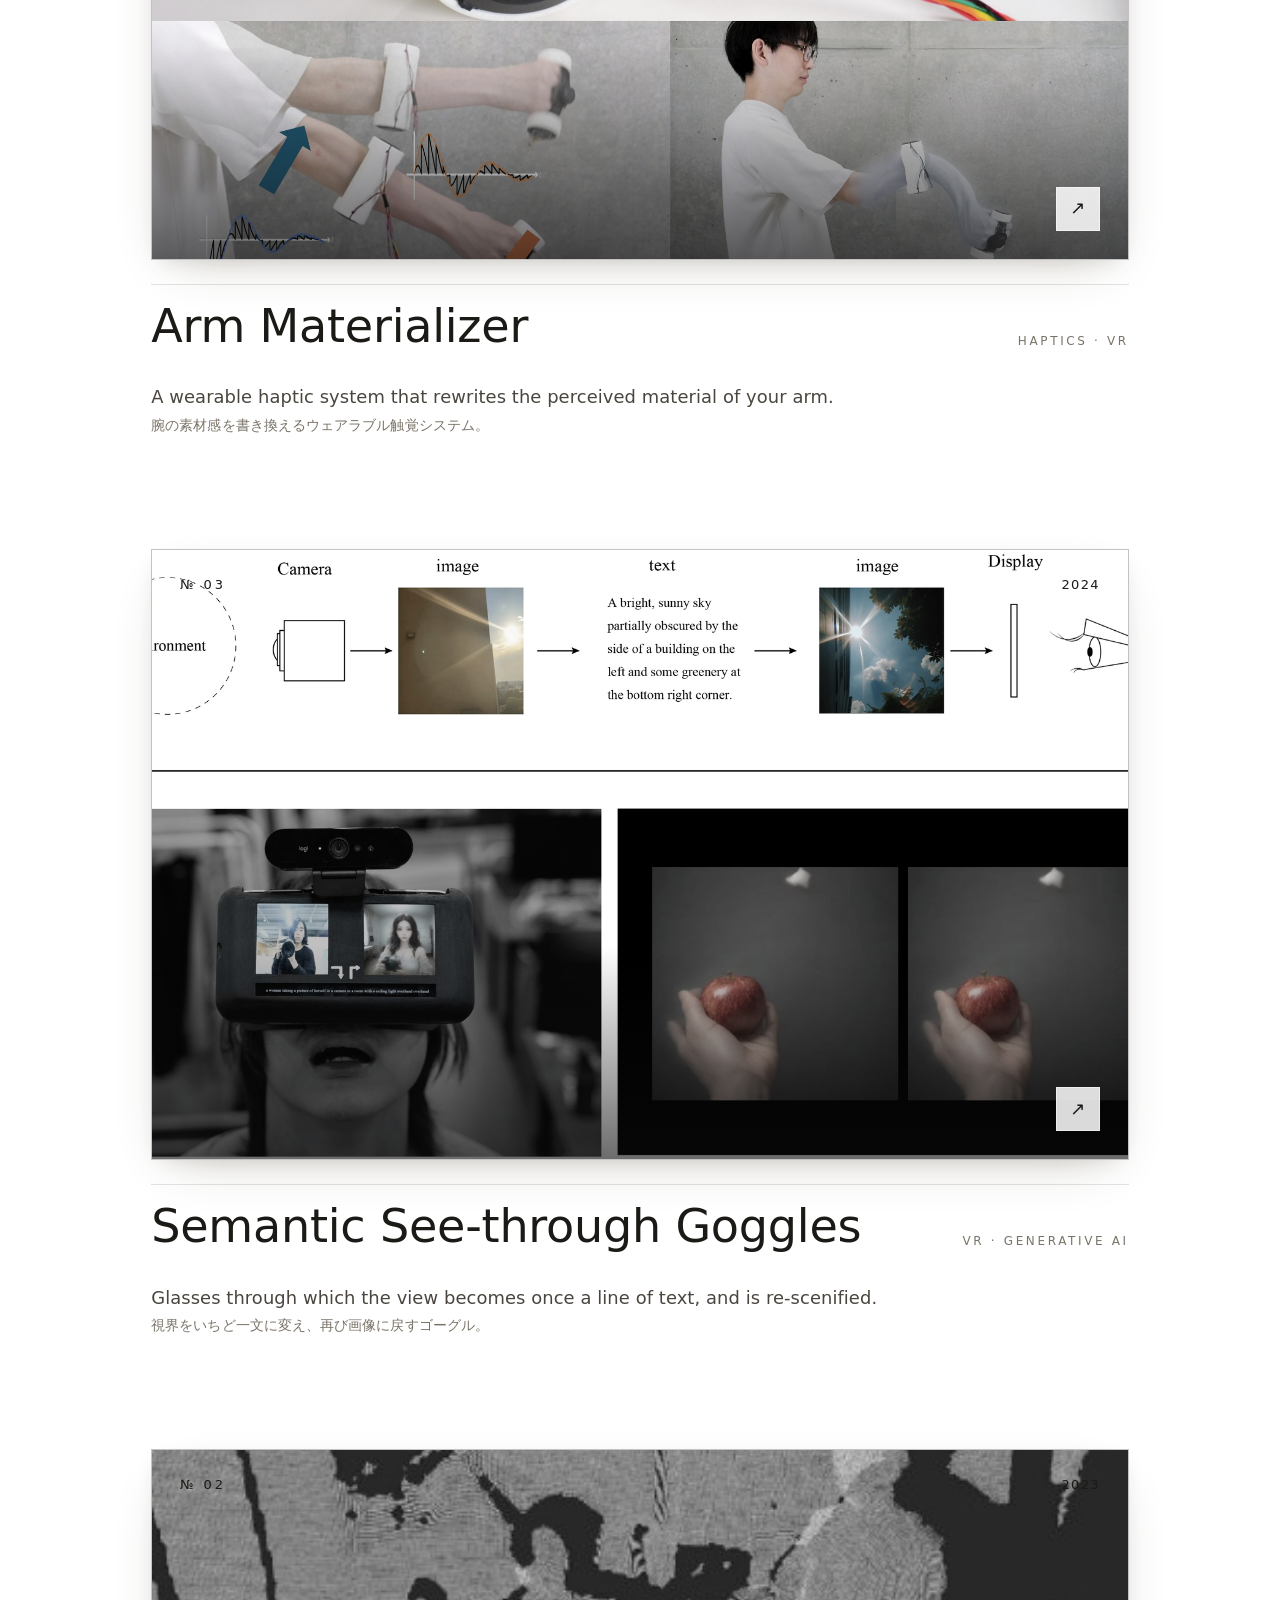
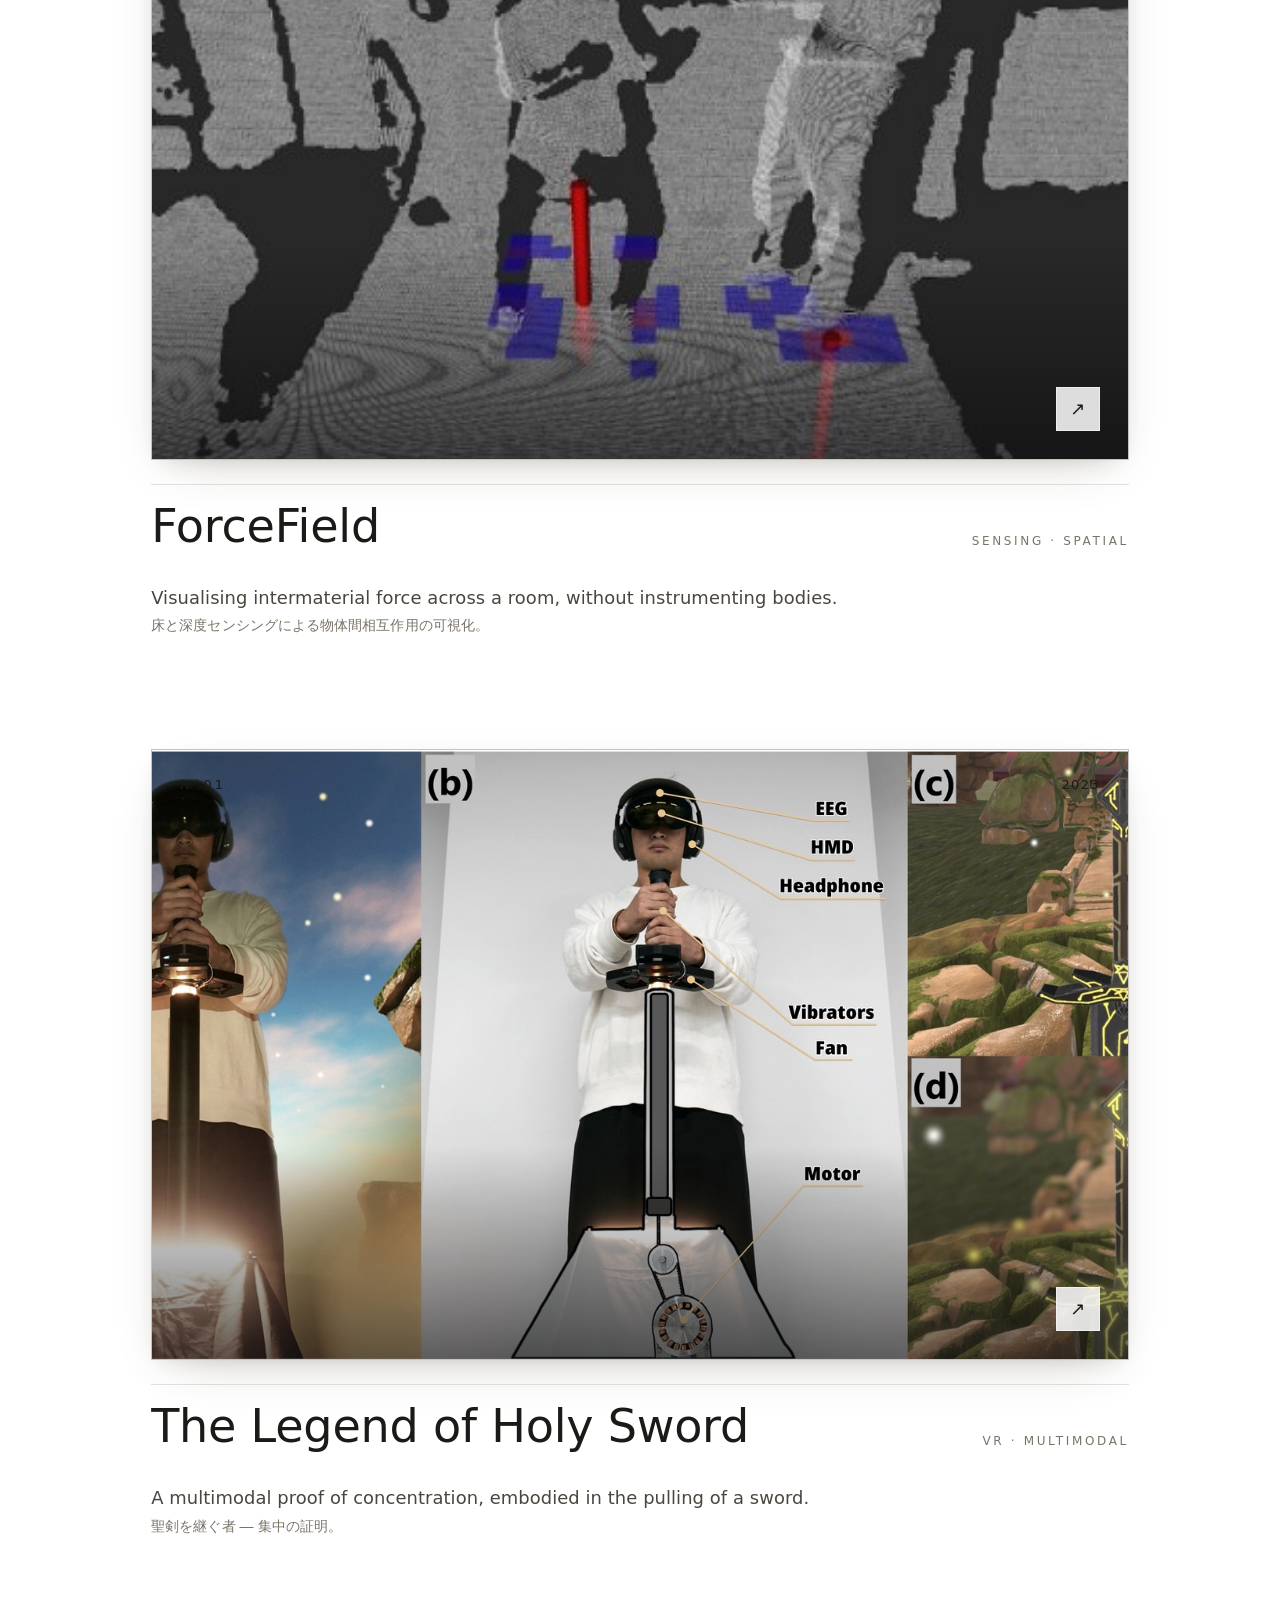
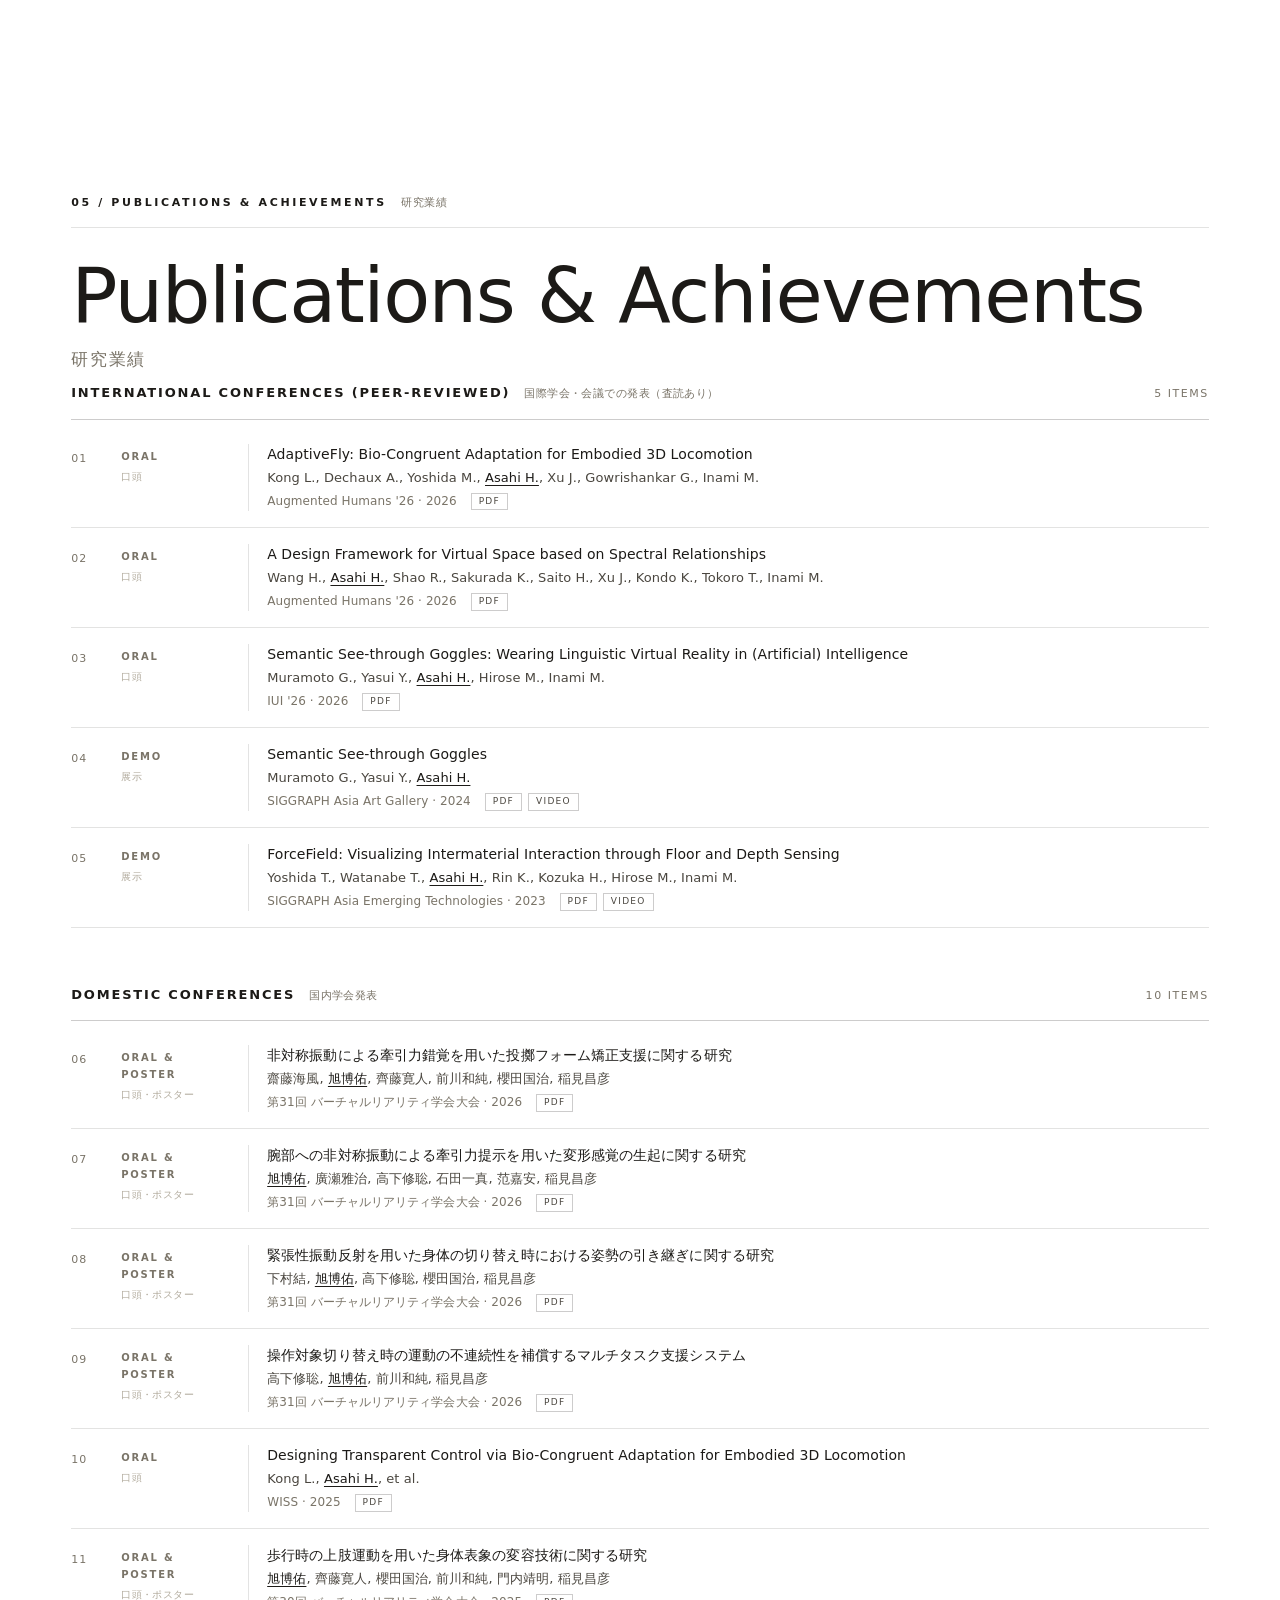
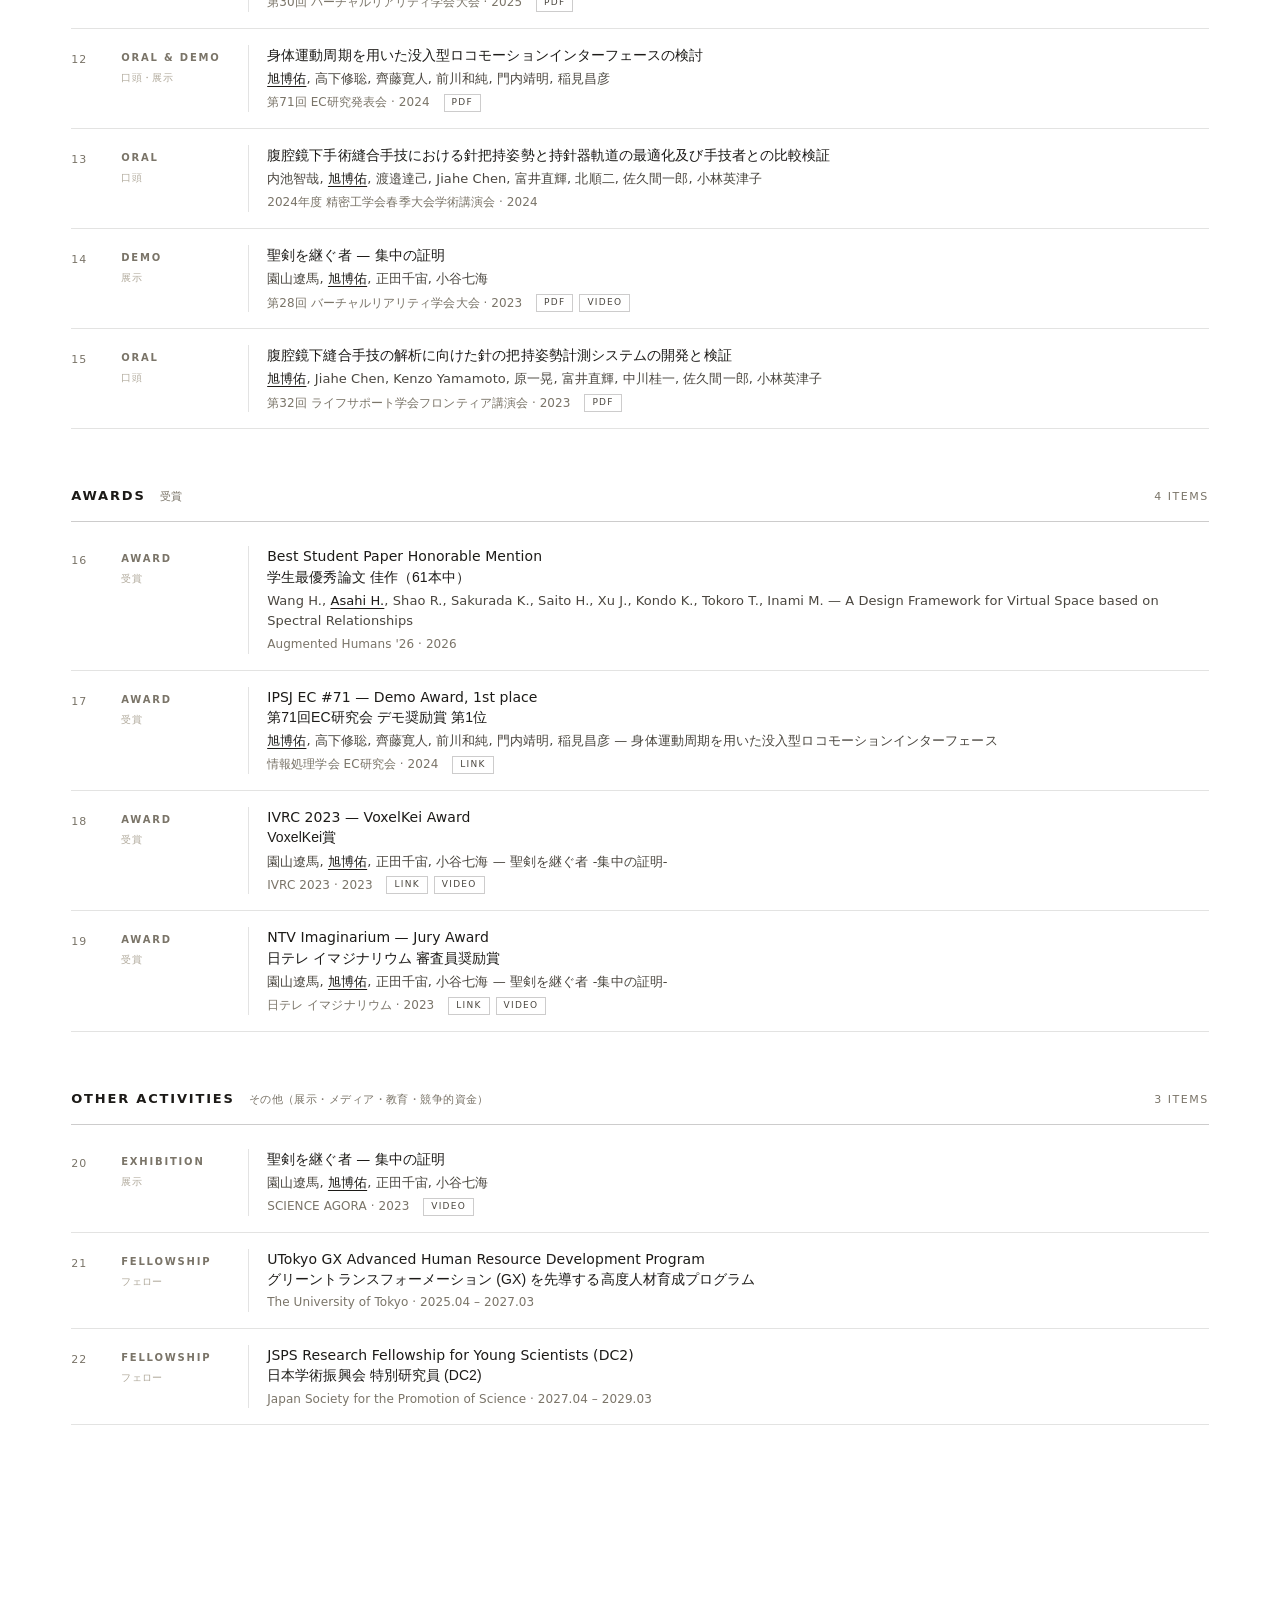
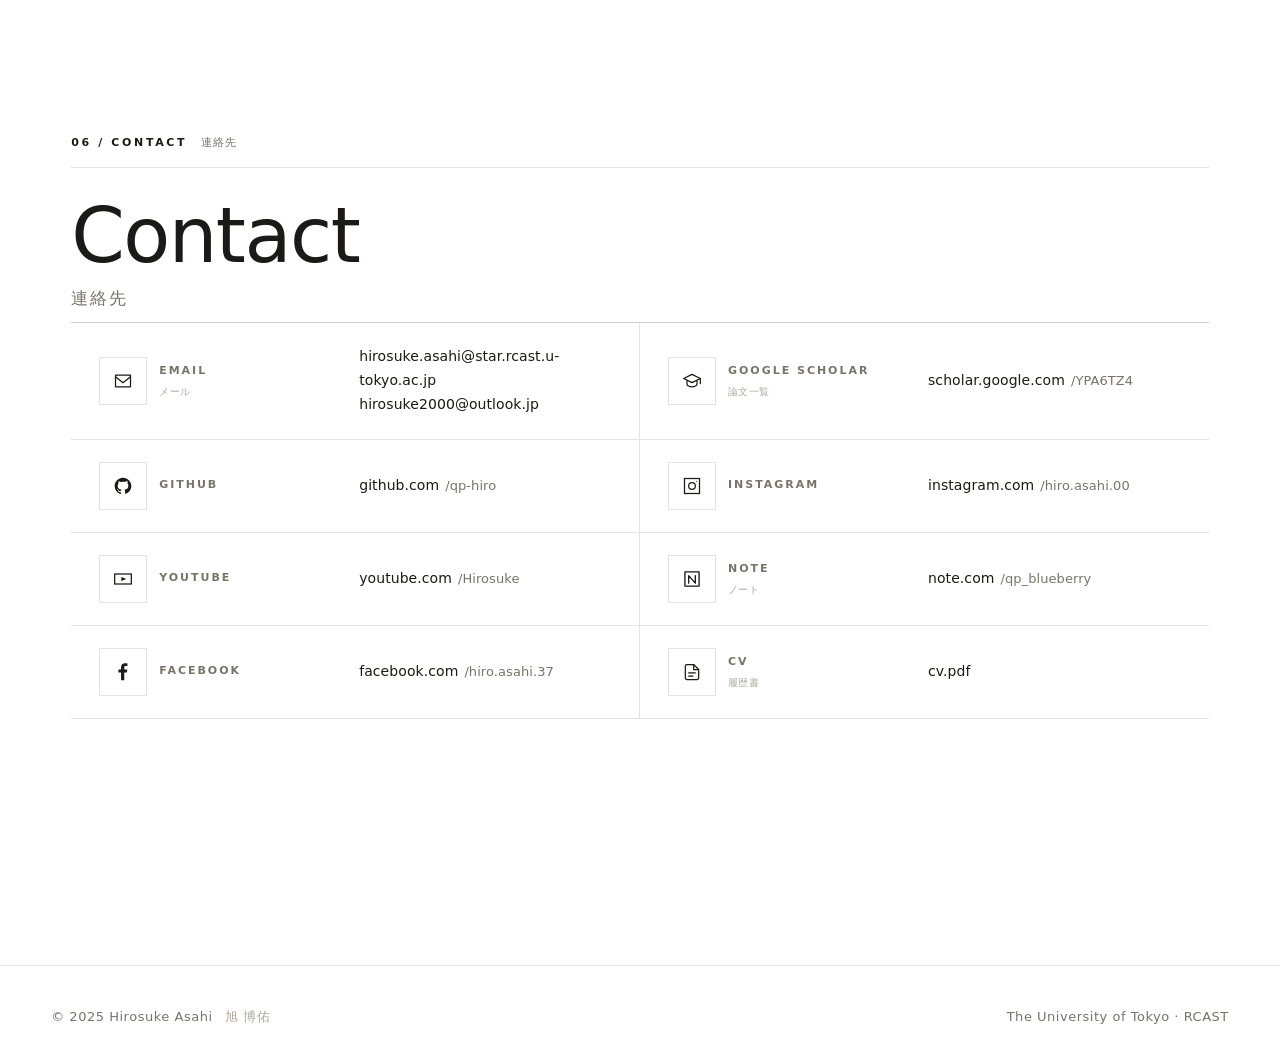
==== commit 312e1f03: "Publications PDFs + hero via Drive Background folder Publications: - Add publications_pdfs/ (54MB of" ====
--- a/index.html
+++ b/index.html
@@ -127,10 +127,10 @@
              this block on push. -->
         <div class="hero-bg" aria-hidden="true">
             <!-- HERO:AUTO:BEGIN -->
-            <img src="Hero/01.jpg" class="hero-bg__img is-active" alt="" loading="eager">
-            <img src="Hero/02.jpg" class="hero-bg__img" alt="" loading="eager">
-            <img src="Hero/03.jpg" class="hero-bg__img" alt="" loading="eager">
-            <img src="Hero/04.jpg" class="hero-bg__img" alt="" loading="eager">
+            <img src="Hero/Still.png" class="hero-bg__img is-active" alt="" loading="eager">
+            <img src="Hero/SystemImage2.png" class="hero-bg__img" alt="" loading="eager">
+            <img src="Hero/%E5%85%89%E3%82%8B%E5%89%A3.png" class="hero-bg__img" alt="" loading="eager">
+            <img src="Hero/%E5%9B%B31.png" class="hero-bg__img" alt="" loading="eager">
             <!-- HERO:AUTO:END -->
             <div class="hero-bg__veil"></div>
             <div class="hero-bg__grain"></div>
@@ -532,7 +532,10 @@
                     <div class="ach__body">
                         <p class="ach__title">AdaptiveFly: Bio-Congruent Adaptation for Embodied 3D Locomotion</p>
                         <p class="ach__cite">Kong L., Dechaux A., Yoshida M., <span class="self">Asahi H.</span>, Xu J., Gowrishankar G., Inami M.</p>
-                        <p class="ach__venue">Augmented Humans '26 · 2026</p>
+                        <p class="ach__venue">
+                            Augmented Humans '26 · 2026
+                            <span class="ach__links"><a href="publications_pdfs/AdaptiveFly%20Bio-Congruent%20Adaptation%20for%20Embodied%203D%20Locomotion/3795011.3795050.pdf" target="_blank" rel="noopener">PDF</a></span>
+                        </p>
                     </div>
                 </li>
                 <!-- 02 -->
@@ -541,7 +544,10 @@
                     <div class="ach__body">
                         <p class="ach__title">A Design Framework for Virtual Space based on Spectral Relationships</p>
                         <p class="ach__cite">Wang H., <span class="self">Asahi H.</span>, Shao R., Sakurada K., Saito H., Xu J., Kondo K., Tokoro T., Inami M.</p>
-                        <p class="ach__venue">Augmented Humans '26 · 2026</p>
+                        <p class="ach__venue">
+                            Augmented Humans '26 · 2026
+                            <span class="ach__links"><a href="publications_pdfs/A%20Design%20Framework%20for%20Virtual%20Space%20based%20on%20Spectral%20Relationships/3795011.3795060.pdf" target="_blank" rel="noopener">PDF</a></span>
+                        </p>
                     </div>
                 </li>
                 <!-- 03 -->
@@ -550,7 +556,10 @@
                     <div class="ach__body">
                         <p class="ach__title">Semantic See-through Goggles: Wearing Linguistic Virtual Reality in (Artificial) Intelligence</p>
                         <p class="ach__cite">Muramoto G., Yasui Y., <span class="self">Asahi H.</span>, Hirose M., Inami M.</p>
-                        <p class="ach__venue">IUI '26 · 2026</p>
+                        <p class="ach__venue">
+                            IUI '26 · 2026
+                            <span class="ach__links"><a href="publications_pdfs/Semantic%20See-through%20Goggles%20Wearing%20Linguistic%20Virtual%20Reality%20in%20%28Artificial%29%20Intelligence/3742413.3789145.pdf" target="_blank" rel="noopener">PDF</a></span>
+                        </p>
                     </div>
                 </li>
                 <!-- 04 -->
@@ -561,7 +570,7 @@
                         <p class="ach__cite">Muramoto G., Yasui Y., <span class="self">Asahi H.</span></p>
                         <p class="ach__venue">
                             SIGGRAPH Asia Art Gallery · 2024
-                            <span class="ach__links"><a href="https://dl.acm.org/doi/10.1145/3680529.3688959" target="_blank" rel="noopener">DOI</a><a href="https://www.youtube.com/watch?v=0Wy07jKqhEY" target="_blank" rel="noopener">Video</a></span>
+                            <span class="ach__links"><a href="publications_pdfs/Semantic%20See-through%20Goggles%20Linguistic%20Virtual%20Reality%20in%20%28Artificial%29%20Intelligence/3680529.3688959.pdf" target="_blank" rel="noopener">PDF</a><a href="https://www.youtube.com/watch?v=0Wy07jKqhEY" target="_blank" rel="noopener">Video</a></span>
                         </p>
                     </div>
                 </li>
@@ -573,7 +582,7 @@
                         <p class="ach__cite">Yoshida T., Watanabe T., <span class="self">Asahi H.</span>, Rin K., Kozuka H., Hirose M., Inami M.</p>
                         <p class="ach__venue">
                             SIGGRAPH Asia Emerging Technologies · 2023
-                            <span class="ach__links"><a href="https://dl.acm.org/doi/10.1145/3610541.3614587" target="_blank" rel="noopener">DOI</a><a href="https://www.youtube.com/watch?v=zNszz4TDAnI" target="_blank" rel="noopener">Video</a></span>
+                            <span class="ach__links"><a href="publications_pdfs/ForceField%20Visualizing%20Intermaterial%20Interaction%20through%20Floor%20and%20Depth%20Sensing/3610541.3614587.pdf" target="_blank" rel="noopener">PDF</a><a href="https://www.youtube.com/watch?v=zNszz4TDAnI" target="_blank" rel="noopener">Video</a></span>
                         </p>
                     </div>
                 </li>
@@ -595,7 +604,10 @@
                     <div class="ach__body">
                         <p class="ach__title">非対称振動による牽引力錯覚を用いた投擲フォーム矯正支援に関する研究</p>
                         <p class="ach__cite">齋藤海風, <span class="self">旭博佑</span>, 齊藤寛人, 前川和純, 櫻田国治, 稲見昌彦</p>
-                        <p class="ach__venue">第31回 バーチャルリアリティ学会大会 · 2026</p>
+                        <p class="ach__venue">
+                            第31回 バーチャルリアリティ学会大会 · 2026
+                            <span class="ach__links"><a href="publications_pdfs/%E9%9D%9E%E5%AF%BE%E7%A7%B0%E6%8C%AF%E5%8B%95%E3%81%AB%E3%82%88%E3%82%8B%E7%89%BD%E5%BC%95%E5%8A%9B%E9%8C%AF%E8%A6%9A%E3%82%92%E7%94%A8%E3%81%84%E3%81%9F%E6%8A%95%E6%93%B2%E3%83%95%E3%82%A9%E3%83%BC%E3%83%A0%E7%9F%AF%E6%AD%A3%E6%94%AF%E6%8F%B4%E3%81%AB%E9%96%A2%E3%81%99%E3%82%8B%E7%A0%94%E7%A9%B6/2G-27.pdf" target="_blank" rel="noopener">PDF</a></span>
+                        </p>
                     </div>
                 </li>
                 <!-- 07 -->
@@ -604,7 +616,10 @@
                     <div class="ach__body">
                         <p class="ach__title">腕部への非対称振動による牽引力提示を用いた変形感覚の生起に関する研究</p>
                         <p class="ach__cite"><span class="self">旭博佑</span>, 廣瀬雅治, 高下修聡, 石田一真, 范嘉安, 稲見昌彦</p>
-                        <p class="ach__venue">第31回 バーチャルリアリティ学会大会 · 2026</p>
+                        <p class="ach__venue">
+                            第31回 バーチャルリアリティ学会大会 · 2026
+                            <span class="ach__links"><a href="publications_pdfs/%E8%85%95%E9%83%A8%E3%81%B8%E3%81%AE%E9%9D%9E%E5%AF%BE%E7%A7%B0%E6%8C%AF%E5%8B%95%E3%81%AB%E3%82%88%E3%82%8B%E7%89%BD%E5%BC%95%E5%8A%9B%E6%8F%90%E7%A4%BA%E3%82%92%E7%94%A8%E3%81%84%E3%81%9F%E5%A4%89%E5%BD%A2%E6%84%9F%E8%A6%9A%E3%81%AE%E7%94%9F%E8%B5%B7%E3%81%AB%E9%96%A2%E3%81%99%E3%82%8B%E7%A0%94%E7%A9%B6/4A2-08.pdf" target="_blank" rel="noopener">PDF</a></span>
+                        </p>
                     </div>
                 </li>
                 <!-- 08 -->
@@ -613,7 +628,10 @@
                     <div class="ach__body">
                         <p class="ach__title">緊張性振動反射を用いた身体の切り替え時における姿勢の引き継ぎに関する研究</p>
                         <p class="ach__cite">下村結, <span class="self">旭博佑</span>, 高下修聡, 櫻田国治, 稲見昌彦</p>
-                        <p class="ach__venue">第31回 バーチャルリアリティ学会大会 · 2026</p>
+                        <p class="ach__venue">
+                            第31回 バーチャルリアリティ学会大会 · 2026
+                            <span class="ach__links"><a href="publications_pdfs/%E7%B7%8A%E5%BC%B5%E6%80%A7%E6%8C%AF%E5%8B%95%E5%8F%8D%E5%B0%84%E3%82%92%E7%94%A8%E3%81%84%E3%81%9F%E8%BA%AB%E4%BD%93%E3%81%AE%E5%88%87%E3%82%8A%E6%9B%BF%E3%81%88%E6%99%82%E3%81%AB%E3%81%8A%E3%81%91%E3%82%8B%E5%A7%BF%E5%8B%A2%E3%81%AE%E5%BC%95%E3%81%8D%E7%B6%99%E3%81%8E%E3%81%AB%E9%96%A2%E3%81%99%E3%82%8B%E7%A0%94%E7%A9%B6/4F1-02.pdf" target="_blank" rel="noopener">PDF</a></span>
+                        </p>
                     </div>
                 </li>
                 <!-- 09 -->
@@ -622,7 +640,10 @@
                     <div class="ach__body">
                         <p class="ach__title">操作対象切り替え時の運動の不連続性を補償するマルチタスク支援システム</p>
                         <p class="ach__cite">高下修聡, <span class="self">旭博佑</span>, 前川和純, 稲見昌彦</p>
-                        <p class="ach__venue">第31回 バーチャルリアリティ学会大会 · 2026</p>
+                        <p class="ach__venue">
+                            第31回 バーチャルリアリティ学会大会 · 2026
+                            <span class="ach__links"><a href="publications_pdfs/%E6%93%8D%E4%BD%9C%E5%AF%BE%E8%B1%A1%E5%88%87%E3%82%8A%E6%9B%BF%E3%81%88%E6%99%82%E3%81%AE%E9%81%8B%E5%8B%95%E3%81%AE%E4%B8%8D%E9%80%A3%E7%B6%9A%E6%80%A7%E3%82%92%E8%A3%9C%E5%84%9F%E3%81%99%E3%82%8B%E3%83%9E%E3%83%AB%E3%83%81%E3%82%BF%E3%82%B9%E3%82%AF%E6%94%AF%E6%8F%B4%E3%82%B7%E3%82%B9%E3%83%86%E3%83%A0/2F1-11.pdf" target="_blank" rel="noopener">PDF</a></span>
+                        </p>
                     </div>
                 </li>
                 <!-- 10 -->
@@ -631,7 +652,10 @@
                     <div class="ach__body">
                         <p class="ach__title">Designing Transparent Control via Bio-Congruent Adaptation for Embodied 3D Locomotion</p>
                         <p class="ach__cite">Kong L., <span class="self">Asahi H.</span>, et al.</p>
-                        <p class="ach__venue">WISS · 2025</p>
+                        <p class="ach__venue">
+                            WISS · 2025
+                            <span class="ach__links"><a href="publications_pdfs/Designing%20Transparent%20Control%20via%20Bio-Congruent%20Adaptation%20for%20Embodied%203D%20Locomotion/3-C12.pdf" target="_blank" rel="noopener">PDF</a></span>
+                        </p>
                     </div>
                 </li>
                 <!-- 11 -->
@@ -640,7 +664,10 @@
                     <div class="ach__body">
                         <p class="ach__title">歩行時の上肢運動を用いた身体表象の変容技術に関する研究</p>
                         <p class="ach__cite"><span class="self">旭博佑</span>, 齊藤寛人, 櫻田国治, 前川和純, 門内靖明, 稲見昌彦</p>
-                        <p class="ach__venue">第30回 バーチャルリアリティ学会大会 · 2025</p>
+                        <p class="ach__venue">
+                            第30回 バーチャルリアリティ学会大会 · 2025
+                            <span class="ach__links"><a href="publications_pdfs/%E6%AD%A9%E8%A1%8C%E6%99%82%E3%81%AE%E4%B8%8A%E8%82%A2%E9%81%8B%E5%8B%95%E3%82%92%E7%94%A8%E3%81%84%E3%81%9F%E8%BA%AB%E4%BD%93%E8%A1%A8%E8%B1%A1%E3%81%AE%E5%A4%89%E5%AE%B9%E6%8A%80%E8%A1%93%E3%81%AB%E9%96%A2%E3%81%99%E3%82%8B%E7%A0%94%E7%A9%B6/VRSJ2025_BodyWidth_Change.pdf" target="_blank" rel="noopener">PDF</a></span>
+                        </p>
                     </div>
                 </li>
                 <!-- 12 -->
@@ -649,7 +676,10 @@
                     <div class="ach__body">
                         <p class="ach__title">身体運動周期を用いた没入型ロコモーションインターフェースの検討</p>
                         <p class="ach__cite"><span class="self">旭博佑</span>, 高下修聡, 齊藤寛人, 前川和純, 門内靖明, 稲見昌彦</p>
-                        <p class="ach__venue">第71回 EC研究発表会 · 2024</p>
+                        <p class="ach__venue">
+                            第71回 EC研究発表会 · 2024
+                            <span class="ach__links"><a href="publications_pdfs/%E8%BA%AB%E4%BD%93%E9%81%8B%E5%8B%95%E5%91%A8%E6%9C%9F%E3%82%92%E7%94%A8%E3%81%84%E3%81%9F%E6%B2%A1%E5%85%A5%E5%9E%8B%E3%83%AD%E3%82%B3%E3%83%A2%E3%83%BC%E3%82%B7%E3%83%A7%E3%83%B3%E3%82%A4%E3%83%B3%E3%82%BF%E3%83%BC%E3%83%95%E3%82%A7%E3%83%BC%E3%82%B9%E3%81%AE%E6%A4%9C%E8%A8%8E/71thEC2024.pdf" target="_blank" rel="noopener">PDF</a></span>
+                        </p>
                     </div>
                 </li>
                 <!-- 13 -->
@@ -667,7 +697,10 @@
                     <div class="ach__body">
                         <p class="ach__title">聖剣を継ぐ者 — 集中の証明</p>
                         <p class="ach__cite">園山遼馬, <span class="self">旭博佑</span>, 正田千宙, 小谷七海</p>
-                        <p class="ach__venue">第28回 バーチャルリアリティ学会大会 · 2023</p>
+                        <p class="ach__venue">
+                            第28回 バーチャルリアリティ学会大会 · 2023
+                            <span class="ach__links"><a href="publications_pdfs/%E8%81%96%E5%89%A3%E3%82%92%E7%B6%99%E3%81%90%E8%80%85%20%E2%80%94%20%E9%9B%86%E4%B8%AD%E3%81%AE%E8%A8%BC%E6%98%8E/IVRC-03.pdf" target="_blank" rel="noopener">PDF</a><a href="https://youtu.be/n8j5po9vFQg" target="_blank" rel="noopener">Video</a></span>
+                        </p>
                     </div>
                 </li>
                 <!-- 15 -->
@@ -676,7 +709,10 @@
                     <div class="ach__body">
                         <p class="ach__title">腹腔鏡下縫合手技の解析に向けた針の把持姿勢計測システムの開発と検証</p>
                         <p class="ach__cite"><span class="self">旭博佑</span>, Jiahe Chen, Kenzo Yamamoto, 原一晃, 富井直輝, 中川桂一, 佐久間一郎, 小林英津子</p>
-                        <p class="ach__venue">第32回 ライフサポート学会フロンティア講演会 · 2023</p>
+                        <p class="ach__venue">
+                            第32回 ライフサポート学会フロンティア講演会 · 2023
+                            <span class="ach__links"><a href="publications_pdfs/%E8%85%B9%E8%85%94%E9%8F%A1%E4%B8%8B%E7%B8%AB%E5%90%88%E6%89%8B%E6%8A%80%E3%81%AE%E8%A7%A3%E6%9E%90%E3%81%AB%E5%90%91%E3%81%91%E3%81%9F%E9%87%9D%E3%81%AE%E6%8A%8A%E6%8C%81%E5%A7%BF%E5%8B%A2%E8%A8%88%E6%B8%AC%E3%82%B7%E3%82%B9%E3%83%86%E3%83%A0%E3%81%AE%E9%96%8B%E7%99%BA%E3%81%A8%E6%A4%9C%E8%A8%BC/%E3%83%A9%E3%82%A4%E3%83%95%E3%82%B5%E3%83%9B%E3%82%9A%E3%83%BC%E3%83%88%E6%8A%84%E9%8C%B2_%E6%97%AD%E5%8D%9A%E4%BD%91.pdf" target="_blank" rel="noopener">PDF</a></span>
+                        </p>
                     </div>
                 </li>
             </ol>
@@ -720,7 +756,7 @@
                         <p class="ach__cite">園山遼馬, <span class="self">旭博佑</span>, 正田千宙, 小谷七海 — 聖剣を継ぐ者 -集中の証明-</p>
                         <p class="ach__venue">
                             IVRC 2023 · 2023
-                            <span class="ach__links"><a href="https://ivrc.net/2023/release3/" target="_blank" rel="noopener">Link</a></span>
+                            <span class="ach__links"><a href="https://ivrc.net/2023/release3/" target="_blank" rel="noopener">Link</a><a href="https://youtu.be/n8j5po9vFQg" target="_blank" rel="noopener">Video</a></span>
                         </p>
                     </div>
                 </li>
@@ -732,7 +768,7 @@
                         <p class="ach__cite">園山遼馬, <span class="self">旭博佑</span>, 正田千宙, 小谷七海 — 聖剣を継ぐ者 -集中の証明-</p>
                         <p class="ach__venue">
                             日テレ イマジナリウム · 2023
-                            <span class="ach__links"><a href="https://www.ntv.co.jp/imaginarium/award/" target="_blank" rel="noopener">Link</a></span>
+                            <span class="ach__links"><a href="https://www.ntv.co.jp/imaginarium/award/" target="_blank" rel="noopener">Link</a><a href="https://youtu.be/n8j5po9vFQg" target="_blank" rel="noopener">Video</a></span>
                         </p>
                     </div>
                 </li>
@@ -754,7 +790,10 @@
                     <div class="ach__body">
                         <p class="ach__title">聖剣を継ぐ者 — 集中の証明</p>
                         <p class="ach__cite">園山遼馬, <span class="self">旭博佑</span>, 正田千宙, 小谷七海</p>
-                        <p class="ach__venue">SCIENCE AGORA · 2023</p>
+                        <p class="ach__venue">
+                            SCIENCE AGORA · 2023
+                            <span class="ach__links"><a href="https://youtu.be/n8j5po9vFQg" target="_blank" rel="noopener">Video</a></span>
+                        </p>
                     </div>
                 </li>
                 <!-- 21 -->
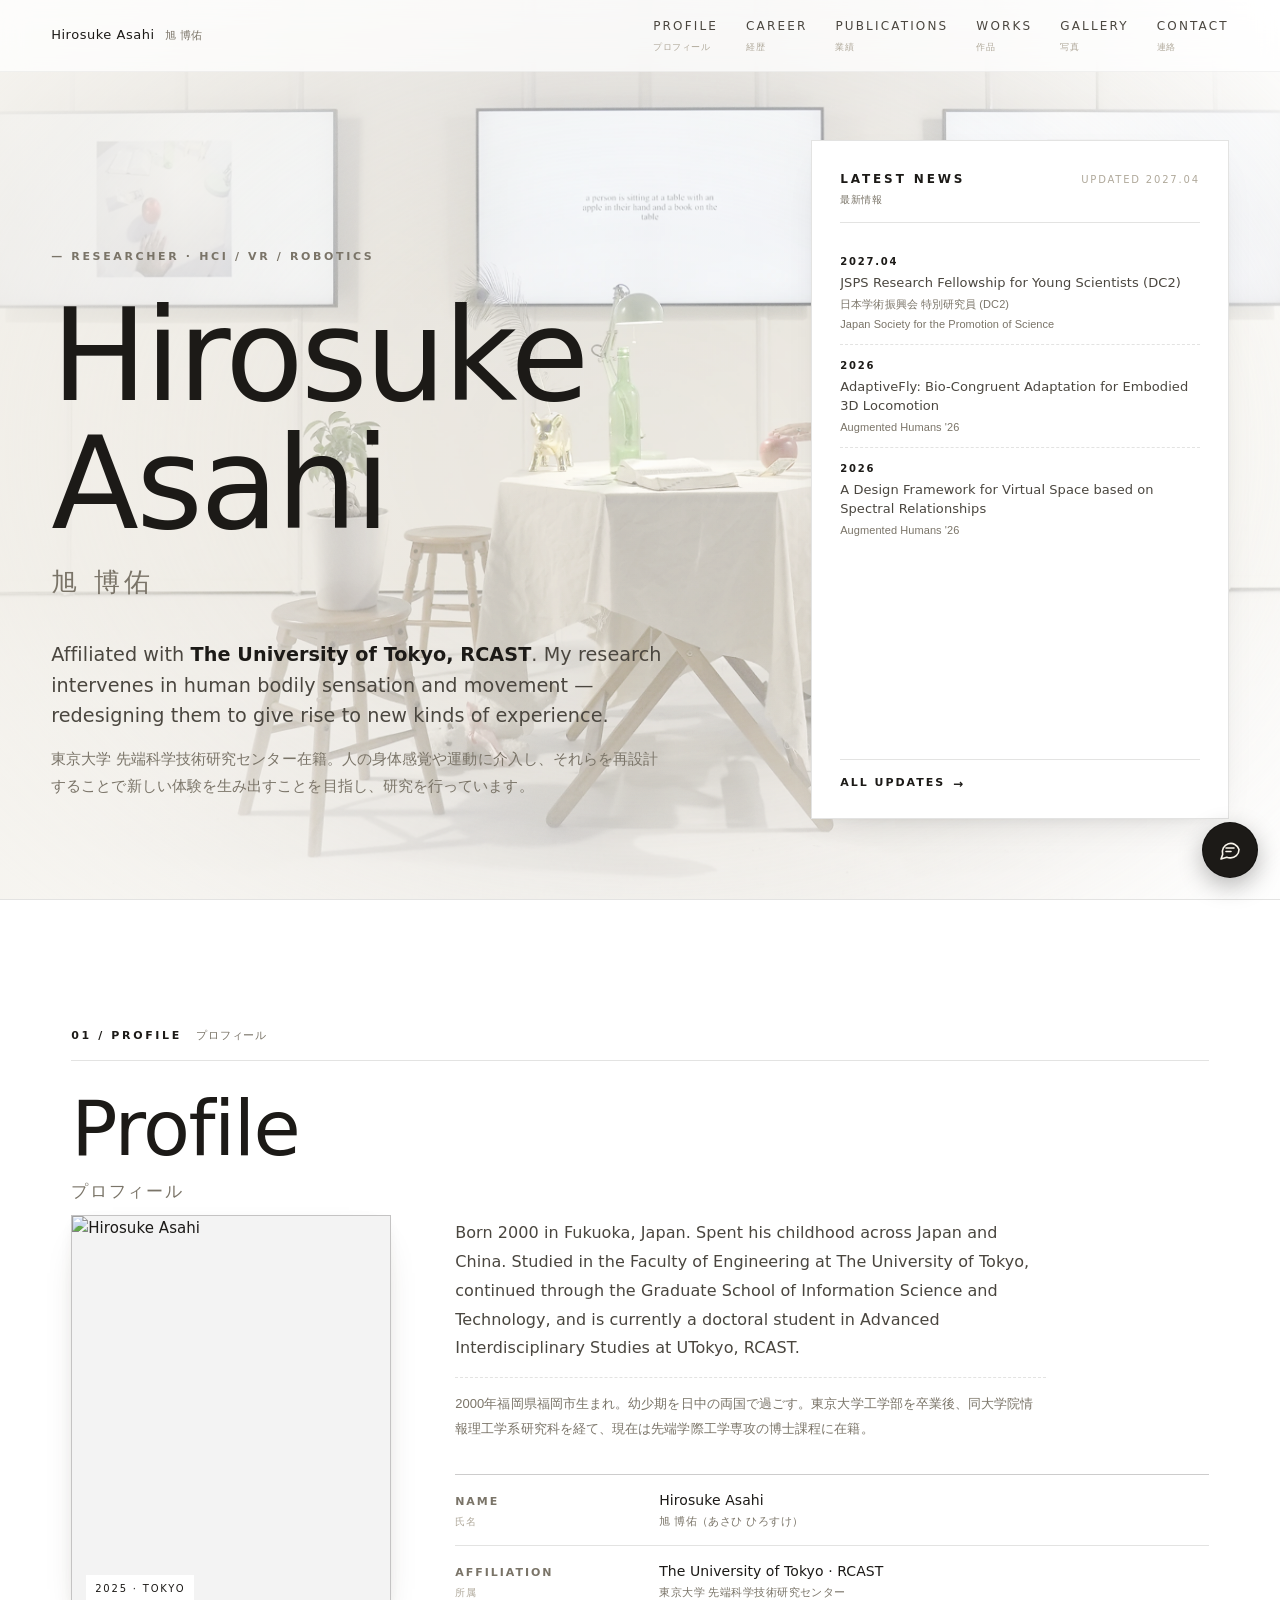
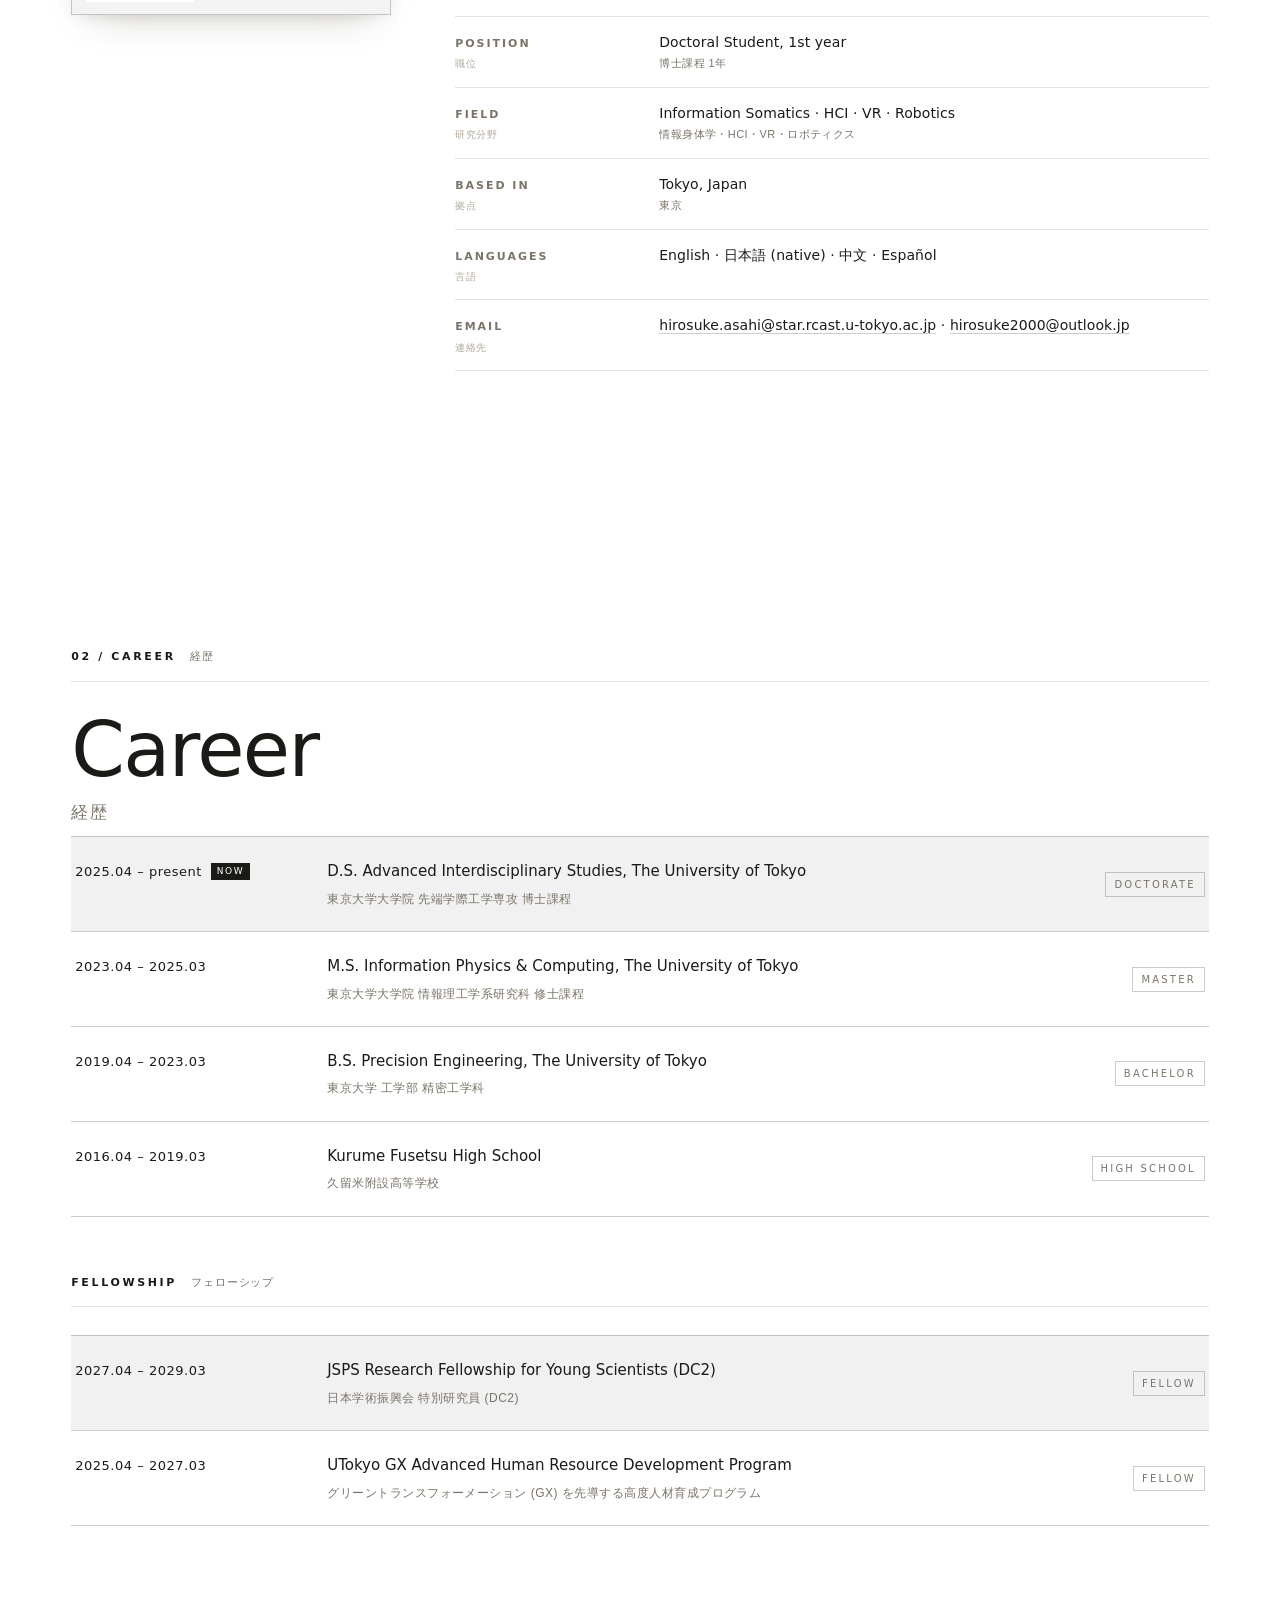
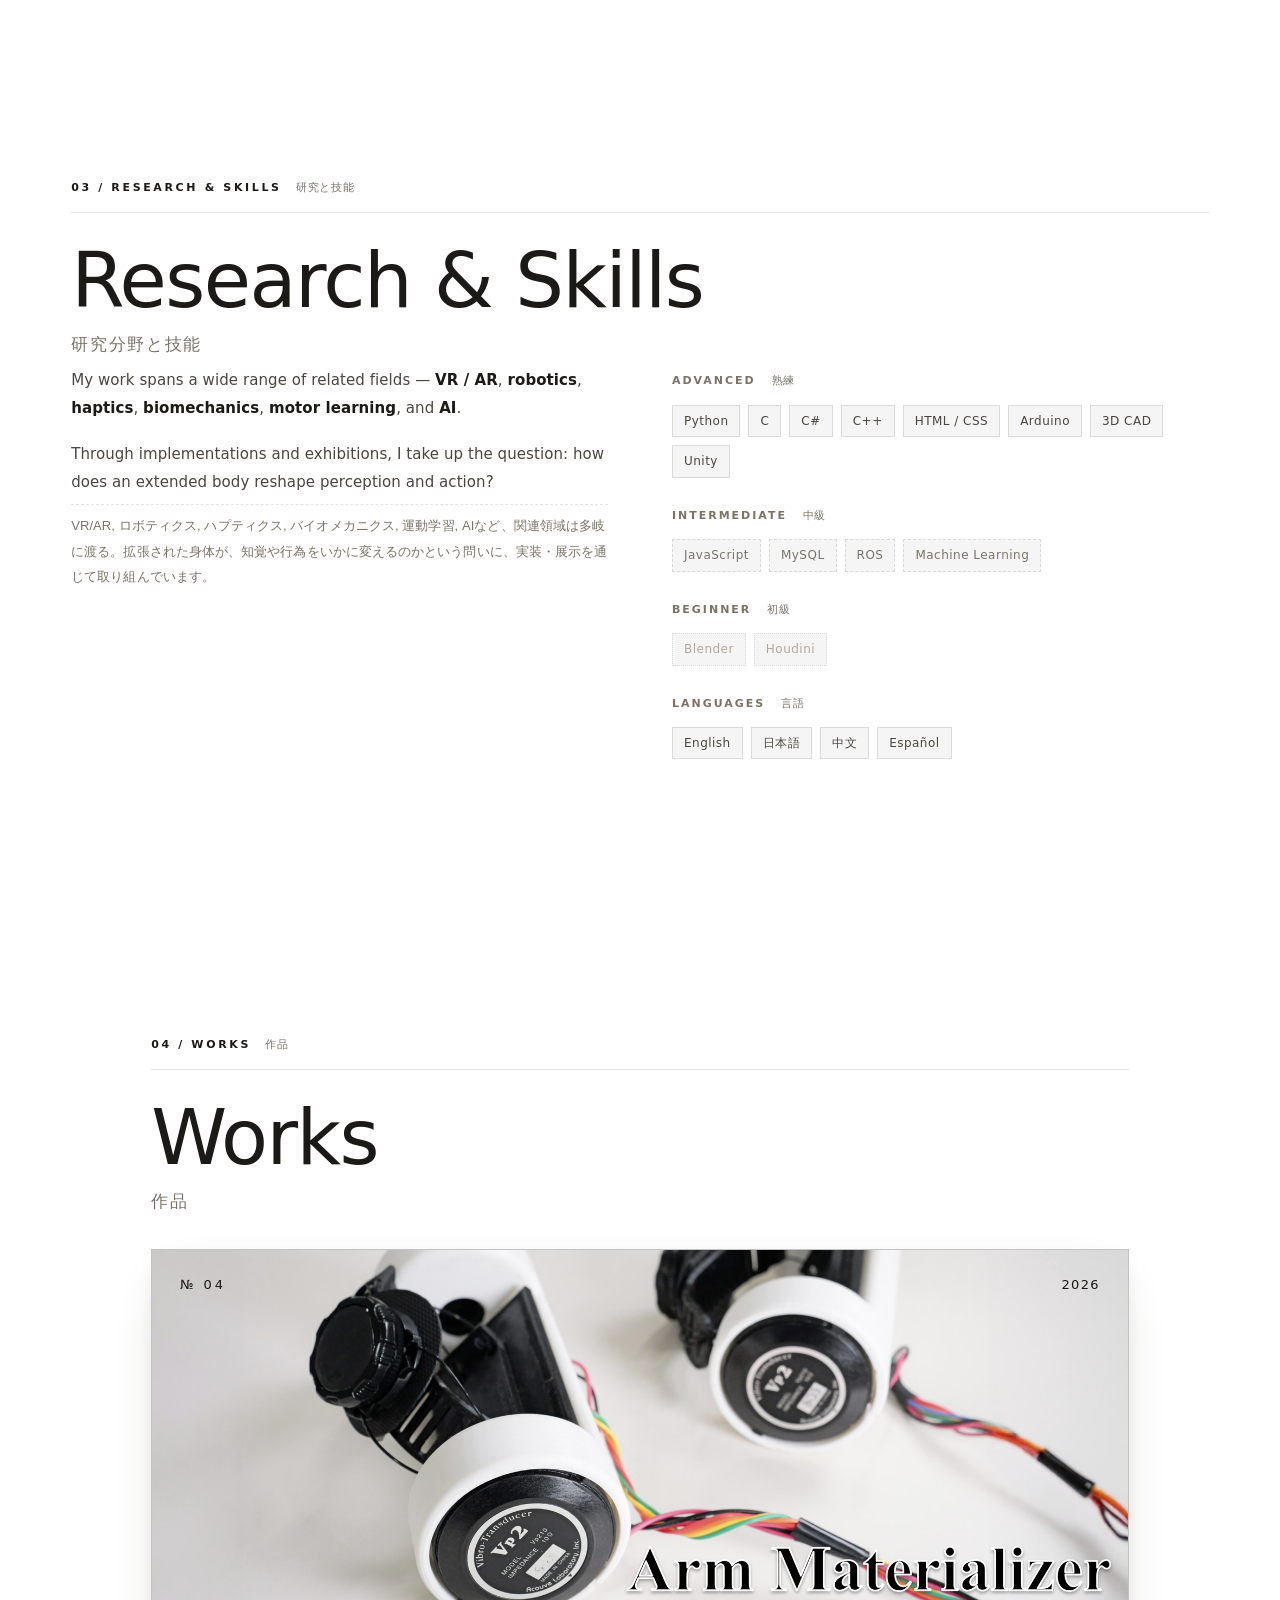
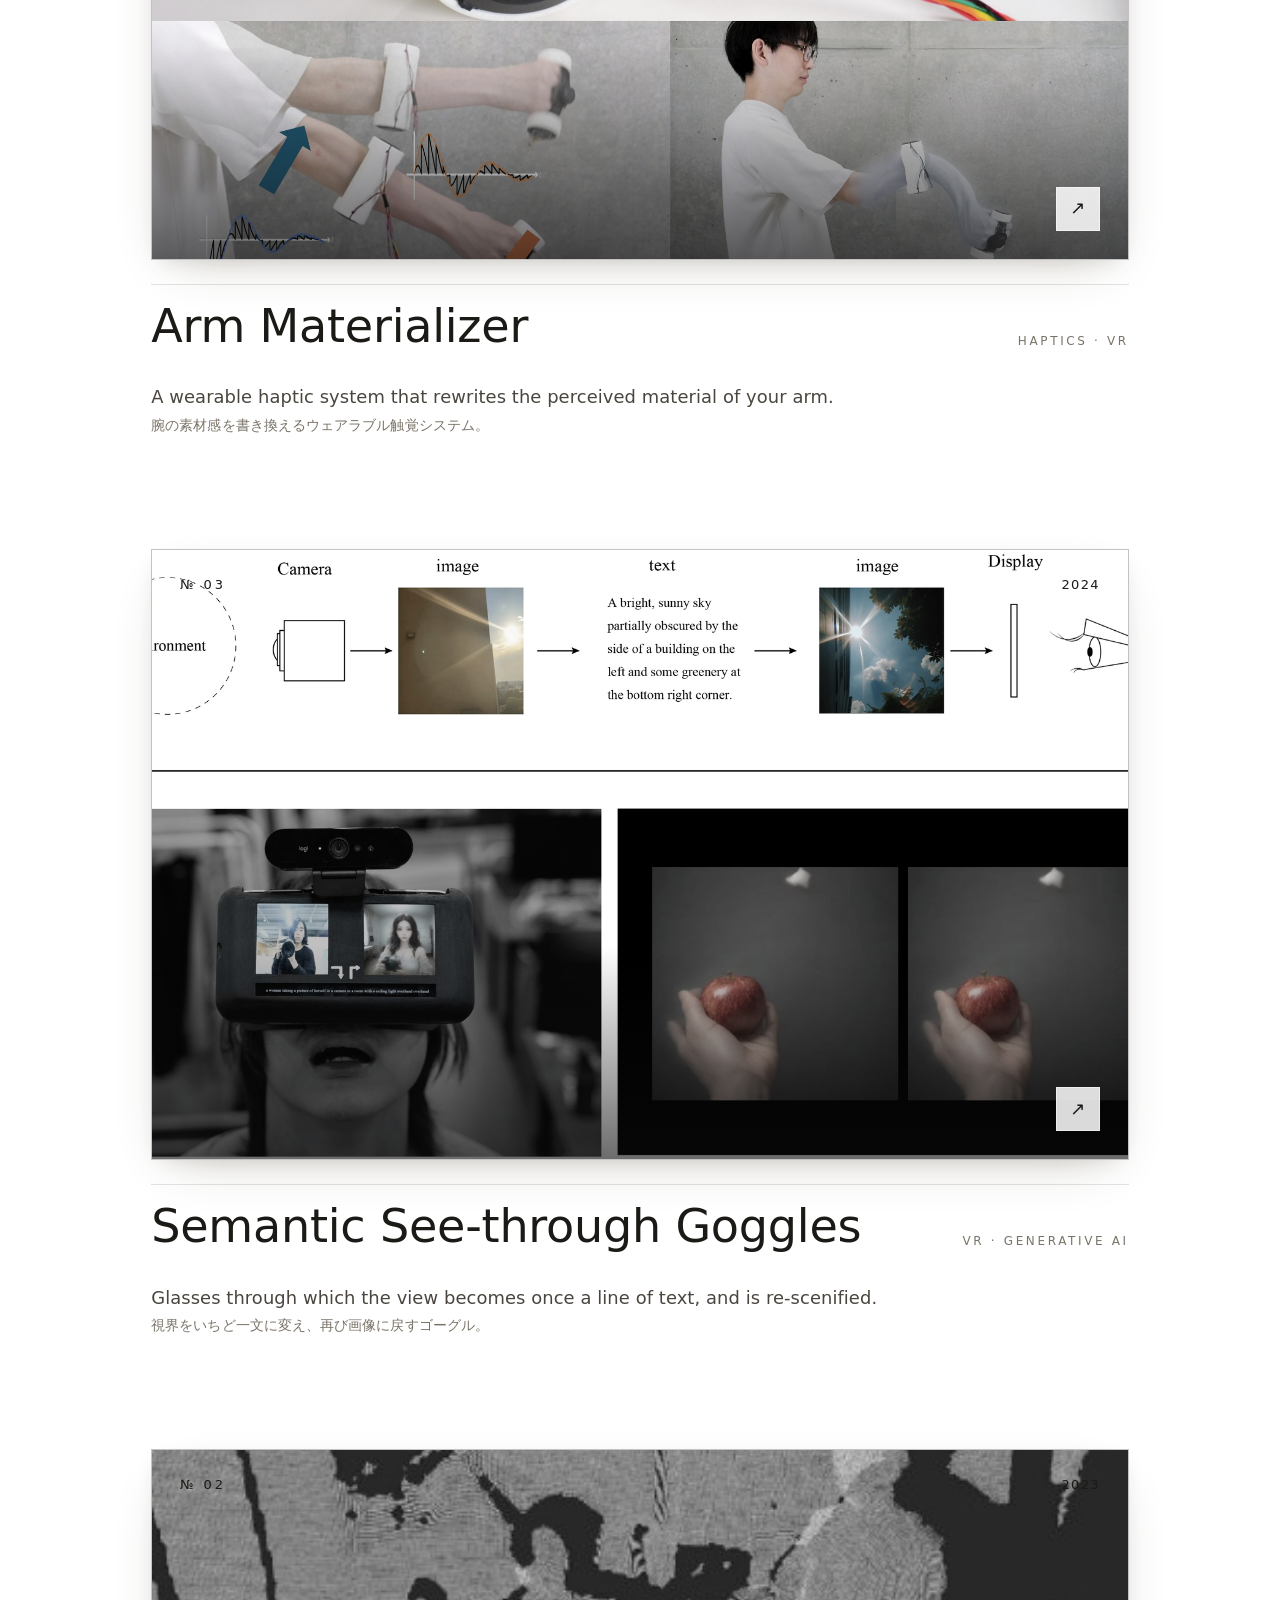
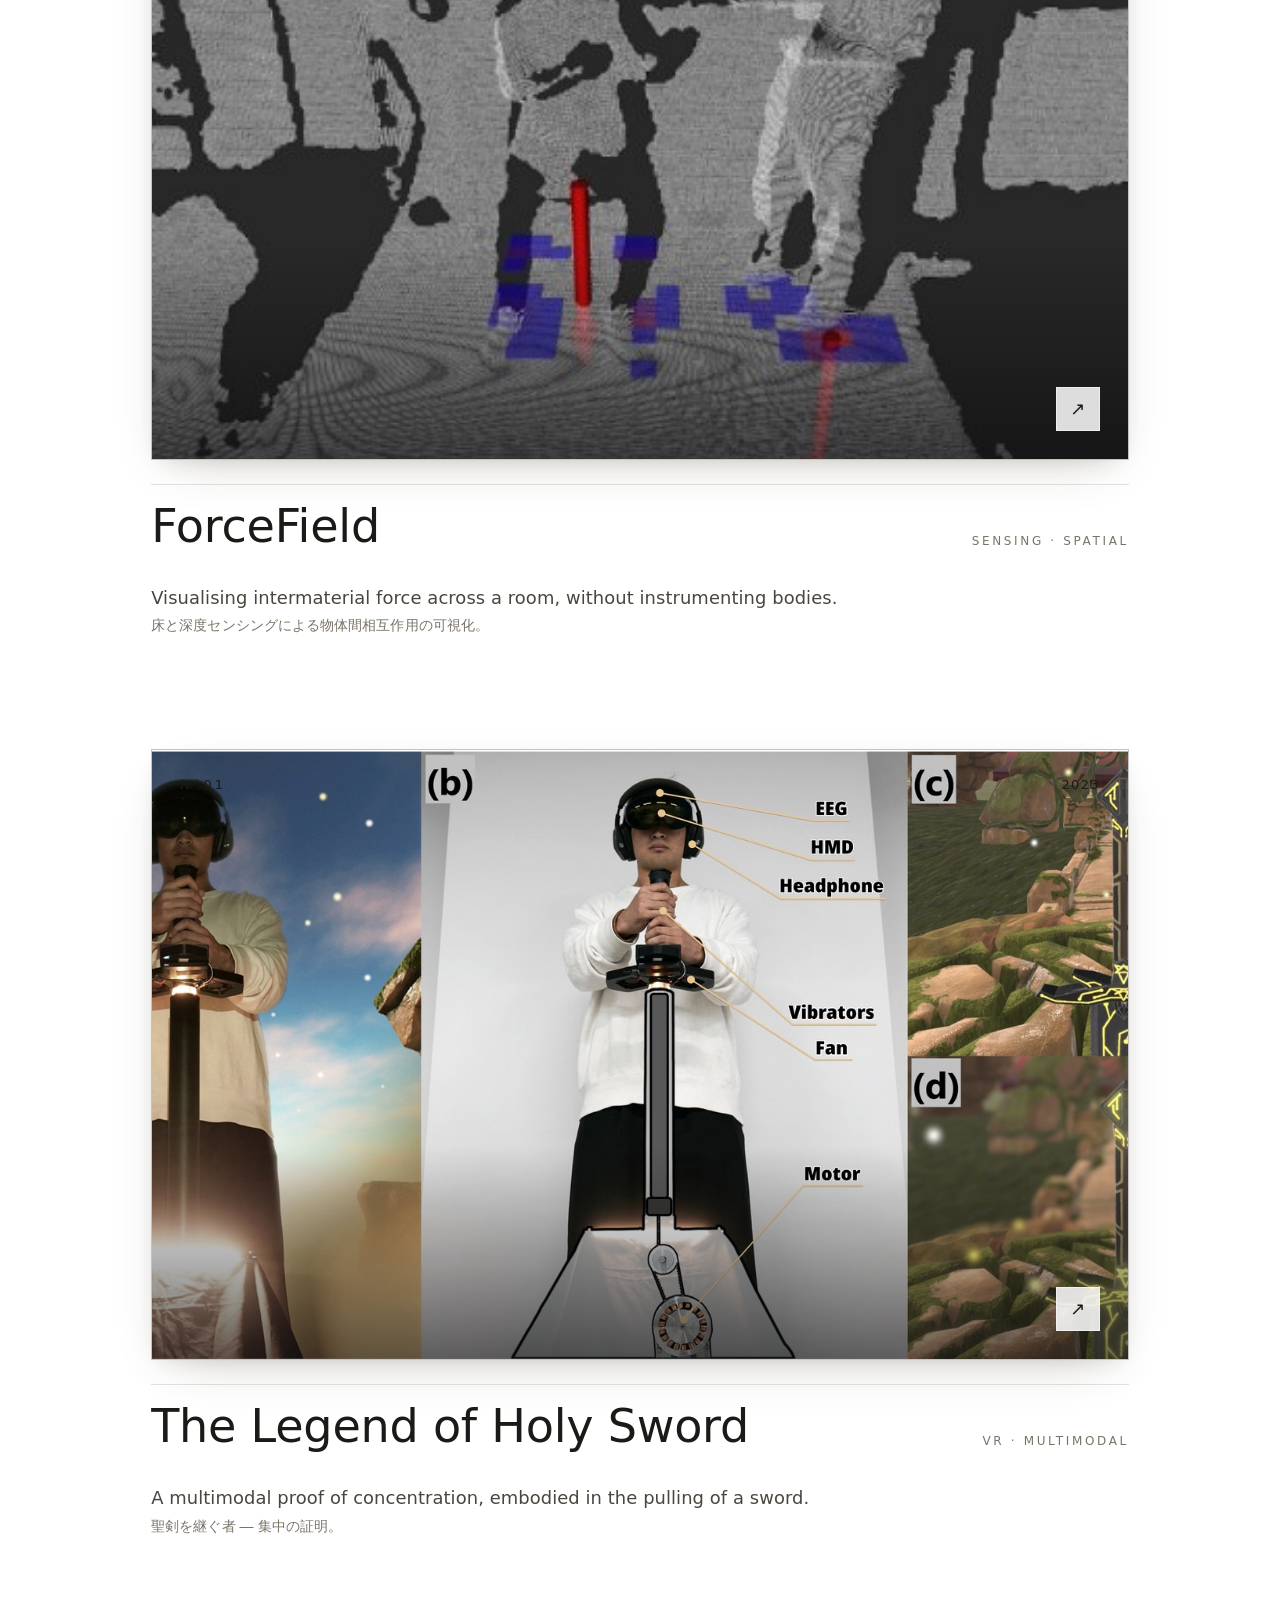
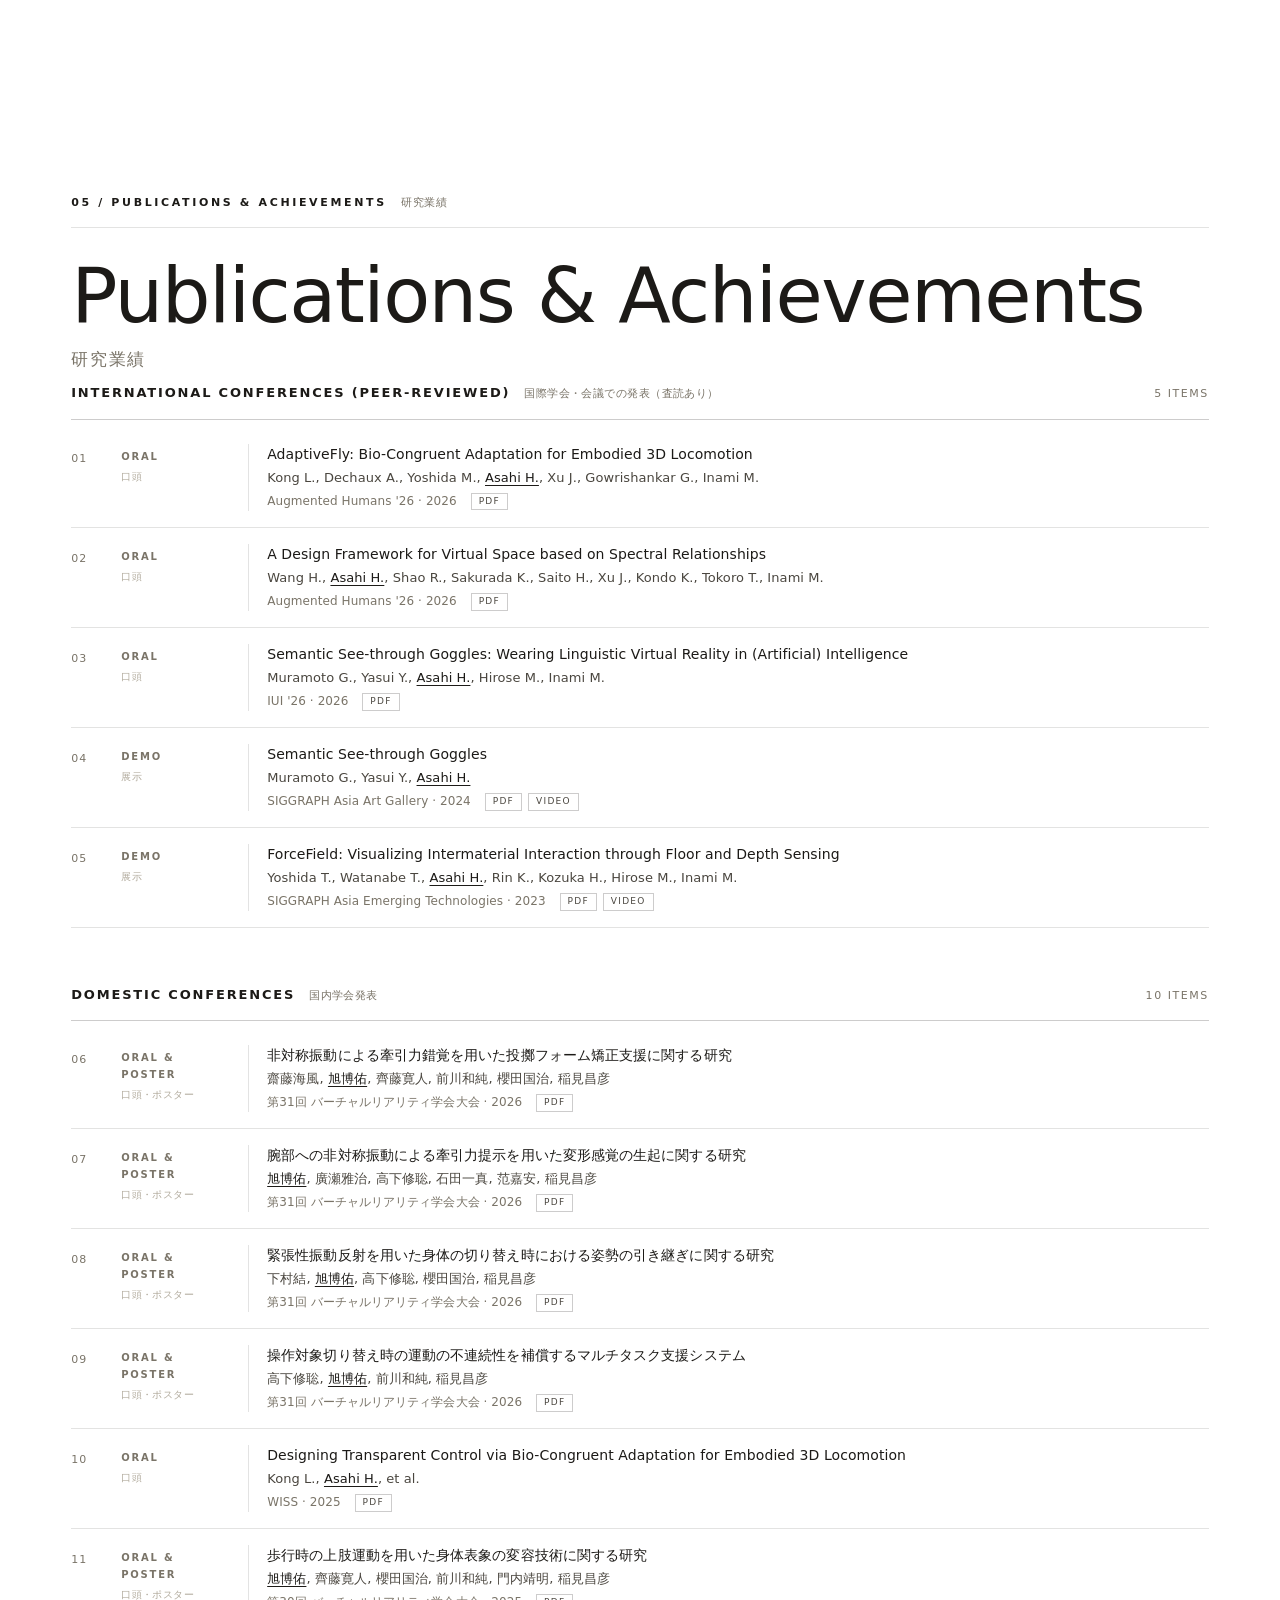
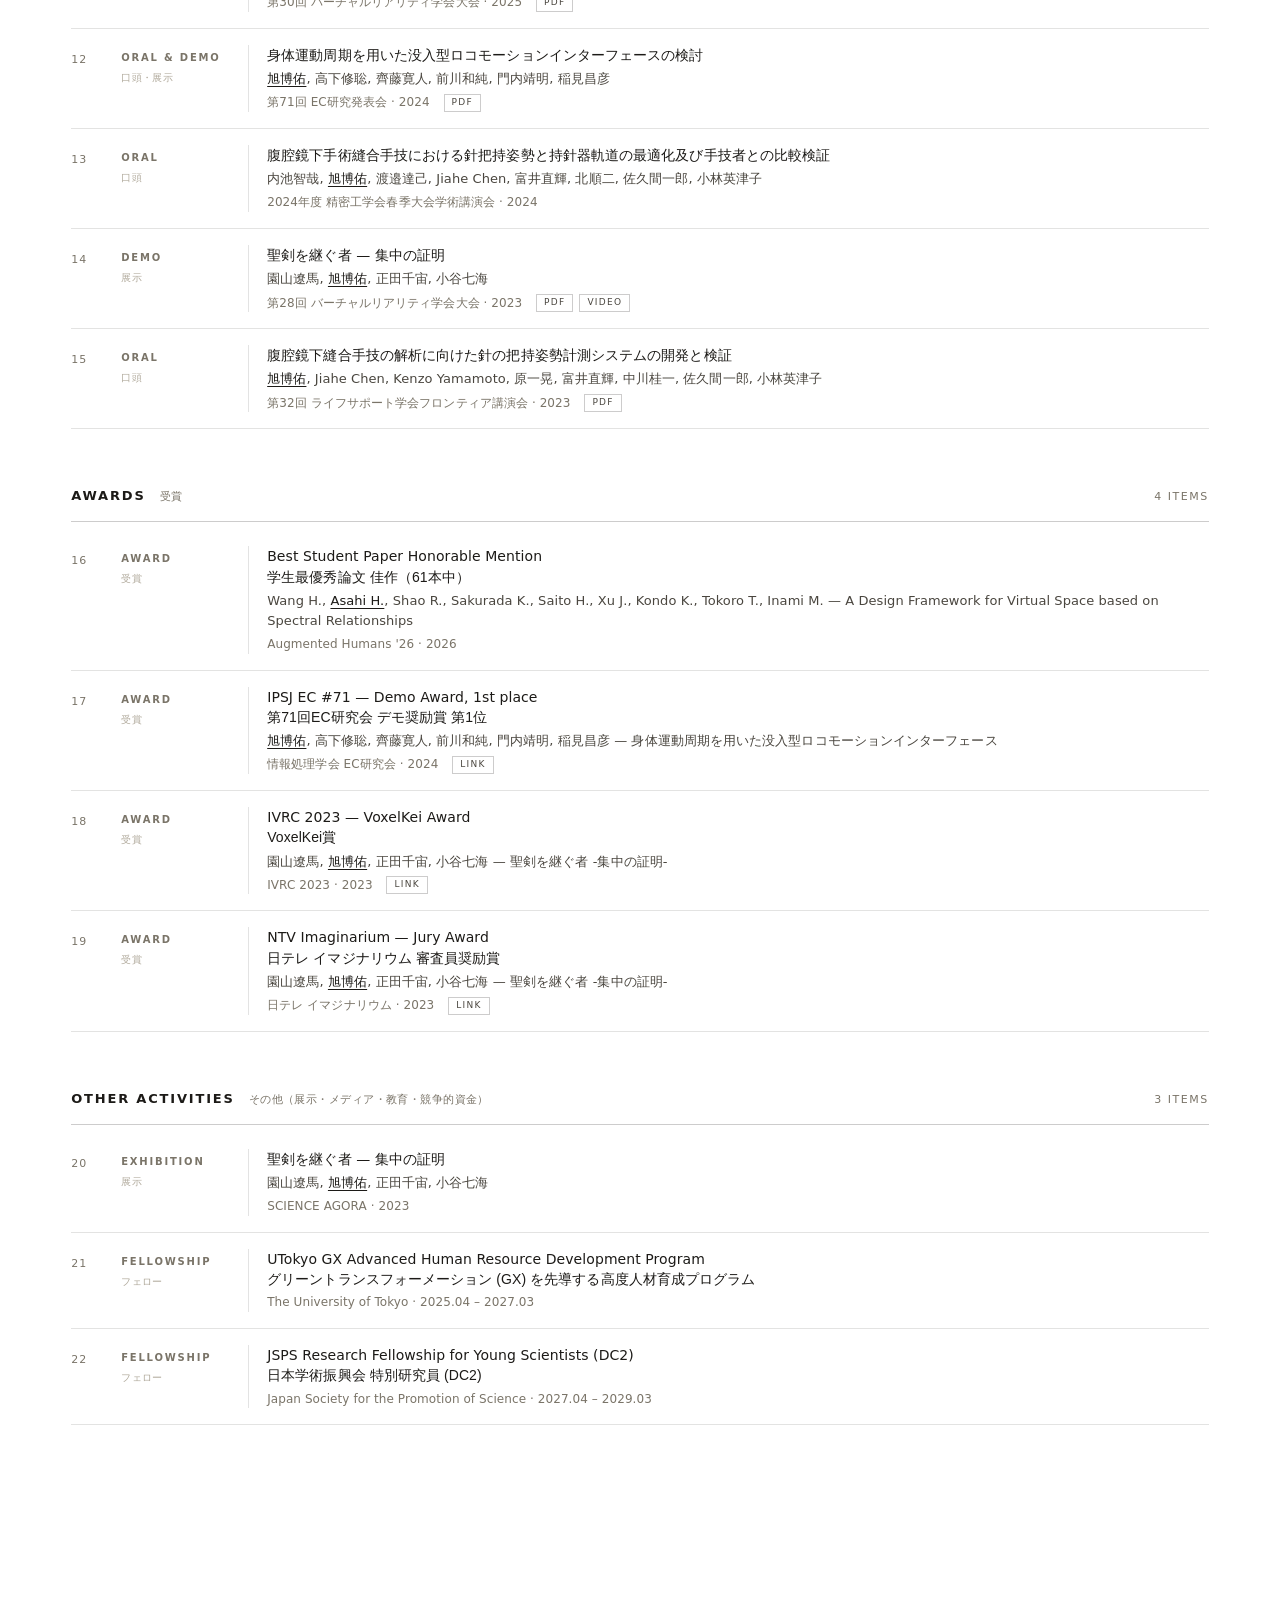
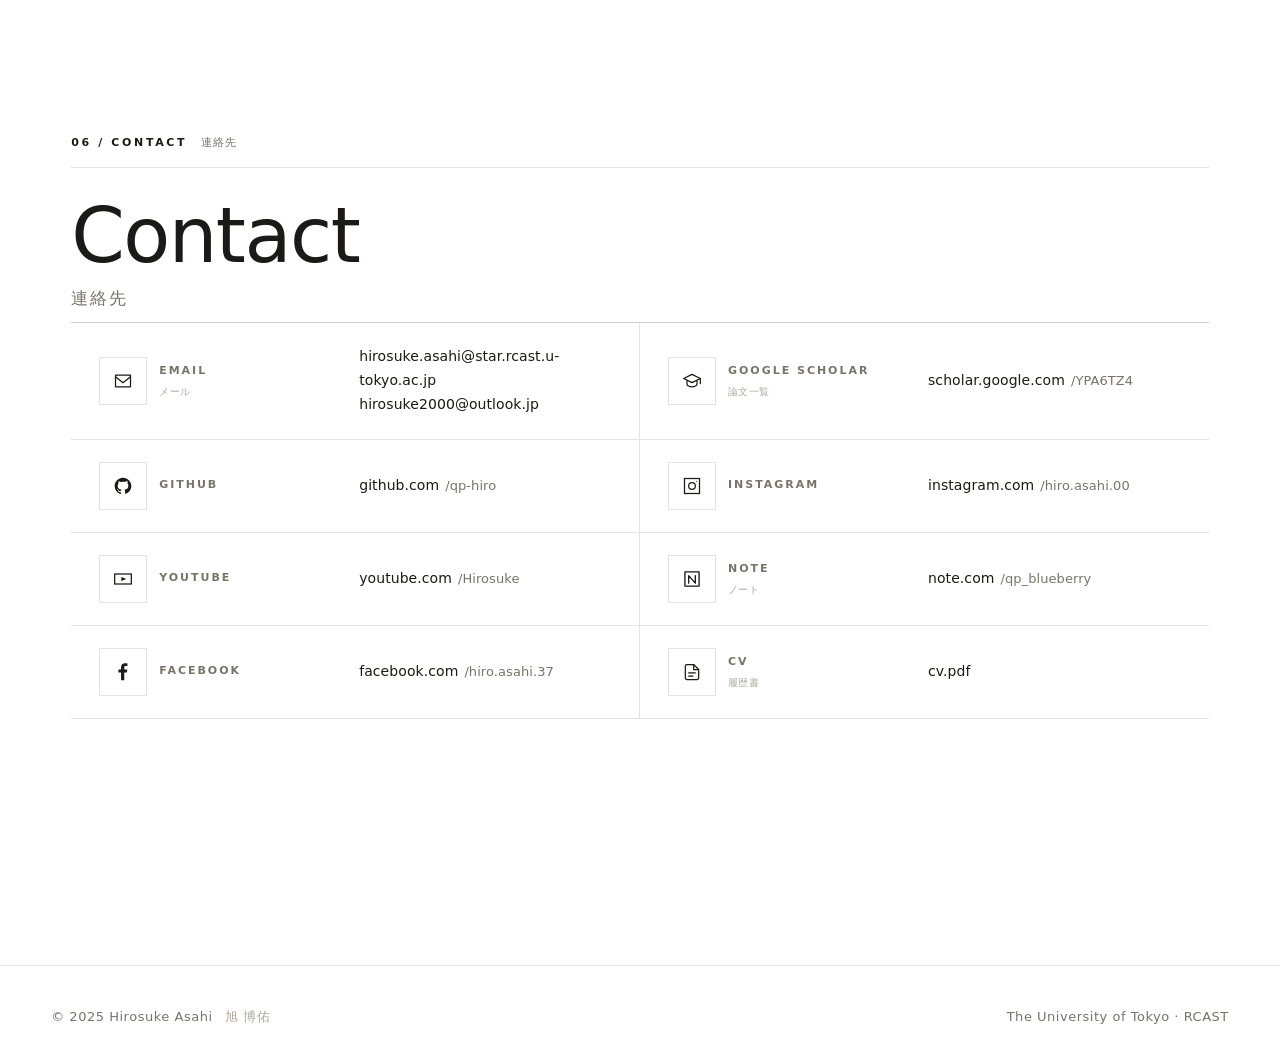
==== commit e4e51e28: "publications: regenerate from publications.json" ====
--- a/index.html
+++ b/index.html
@@ -711,7 +711,7 @@
                         <p class="ach__cite"><span class="self">旭博佑</span>, Jiahe Chen, Kenzo Yamamoto, 原一晃, 富井直輝, 中川桂一, 佐久間一郎, 小林英津子</p>
                         <p class="ach__venue">
                             第32回 ライフサポート学会フロンティア講演会 · 2023
-                            <span class="ach__links"><a href="publications_pdfs/%E8%85%B9%E8%85%94%E9%8F%A1%E4%B8%8B%E7%B8%AB%E5%90%88%E6%89%8B%E6%8A%80%E3%81%AE%E8%A7%A3%E6%9E%90%E3%81%AB%E5%90%91%E3%81%91%E3%81%9F%E9%87%9D%E3%81%AE%E6%8A%8A%E6%8C%81%E5%A7%BF%E5%8B%A2%E8%A8%88%E6%B8%AC%E3%82%B7%E3%82%B9%E3%83%86%E3%83%A0%E3%81%AE%E9%96%8B%E7%99%BA%E3%81%A8%E6%A4%9C%E8%A8%BC/%E3%83%A9%E3%82%A4%E3%83%95%E3%82%B5%E3%83%9B%E3%82%9A%E3%83%BC%E3%83%88%E6%8A%84%E9%8C%B2_%E6%97%AD%E5%8D%9A%E4%BD%91.pdf" target="_blank" rel="noopener">PDF</a></span>
+                            <span class="ach__links"><a href="publications_pdfs/%E8%85%B9%E8%85%94%E9%8F%A1%E4%B8%8B%E7%B8%AB%E5%90%88%E6%89%8B%E6%8A%80%E3%81%AE%E8%A7%A3%E6%9E%90%E3%81%AB%E5%90%91%E3%81%91%E3%81%9F%E9%87%9D%E3%81%AE%E6%8A%8A%E6%8C%81%E5%A7%BF%E5%8B%A2%E8%A8%88%E6%B8%AC%E3%82%B7%E3%82%B9%E3%83%86%E3%83%A0%E3%81%AE%E9%96%8B%E7%99%BA%E3%81%A8%E6%A4%9C%E8%A8%BC/%E3%83%A9%E3%82%A4%E3%83%95%E3%82%B5%E3%83%9D%E3%83%BC%E3%83%88%E6%8A%84%E9%8C%B2_%E6%97%AD%E5%8D%9A%E4%BD%91.pdf" target="_blank" rel="noopener">PDF</a></span>
                         </p>
                     </div>
                 </li>
@@ -756,7 +756,7 @@
                         <p class="ach__cite">園山遼馬, <span class="self">旭博佑</span>, 正田千宙, 小谷七海 — 聖剣を継ぐ者 -集中の証明-</p>
                         <p class="ach__venue">
                             IVRC 2023 · 2023
-                            <span class="ach__links"><a href="https://ivrc.net/2023/release3/" target="_blank" rel="noopener">Link</a><a href="https://youtu.be/n8j5po9vFQg" target="_blank" rel="noopener">Video</a></span>
+                            <span class="ach__links"><a href="https://ivrc.net/2023/release3/" target="_blank" rel="noopener">Link</a></span>
                         </p>
                     </div>
                 </li>
@@ -768,7 +768,7 @@
                         <p class="ach__cite">園山遼馬, <span class="self">旭博佑</span>, 正田千宙, 小谷七海 — 聖剣を継ぐ者 -集中の証明-</p>
                         <p class="ach__venue">
                             日テレ イマジナリウム · 2023
-                            <span class="ach__links"><a href="https://www.ntv.co.jp/imaginarium/award/" target="_blank" rel="noopener">Link</a><a href="https://youtu.be/n8j5po9vFQg" target="_blank" rel="noopener">Video</a></span>
+                            <span class="ach__links"><a href="https://www.ntv.co.jp/imaginarium/award/" target="_blank" rel="noopener">Link</a></span>
                         </p>
                     </div>
                 </li>
@@ -790,10 +790,7 @@
                     <div class="ach__body">
                         <p class="ach__title">聖剣を継ぐ者 — 集中の証明</p>
                         <p class="ach__cite">園山遼馬, <span class="self">旭博佑</span>, 正田千宙, 小谷七海</p>
-                        <p class="ach__venue">
-                            SCIENCE AGORA · 2023
-                            <span class="ach__links"><a href="https://youtu.be/n8j5po9vFQg" target="_blank" rel="noopener">Video</a></span>
-                        </p>
+                        <p class="ach__venue">SCIENCE AGORA · 2023</p>
                     </div>
                 </li>
                 <!-- 21 -->
